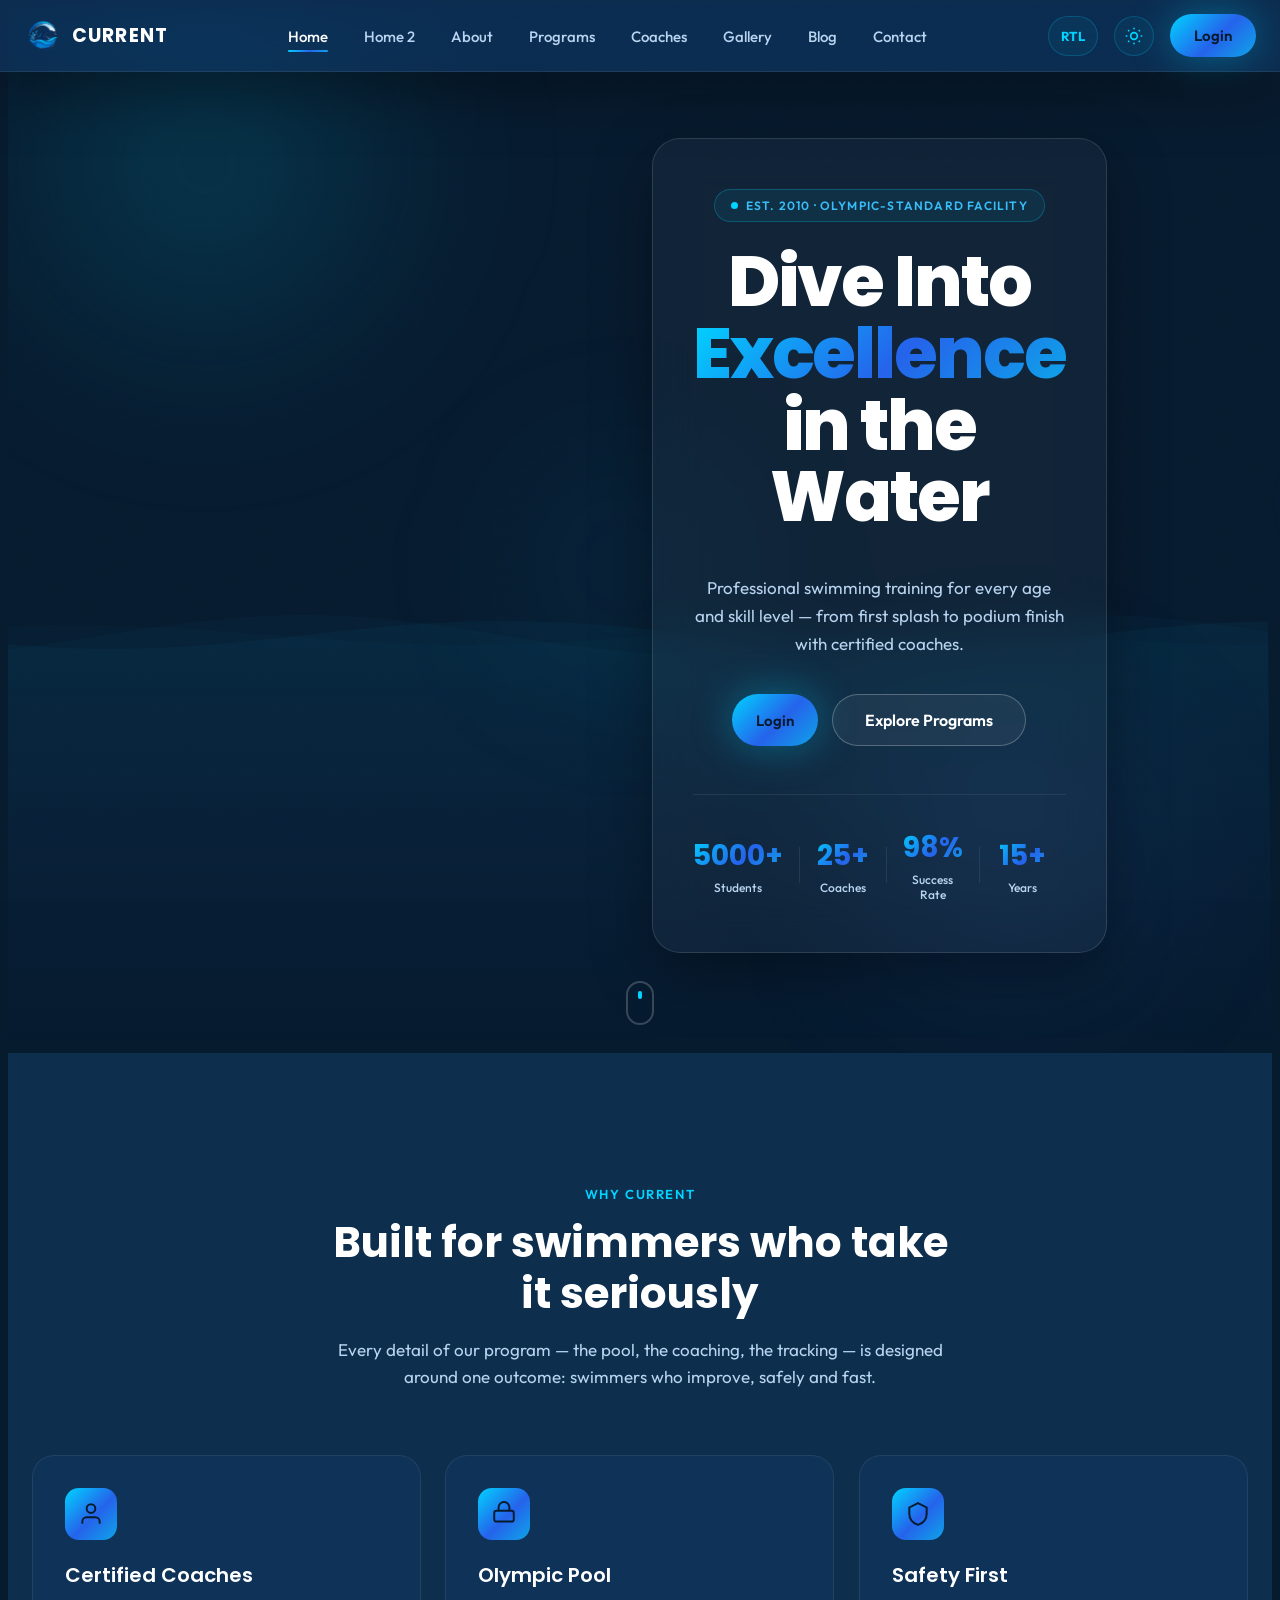
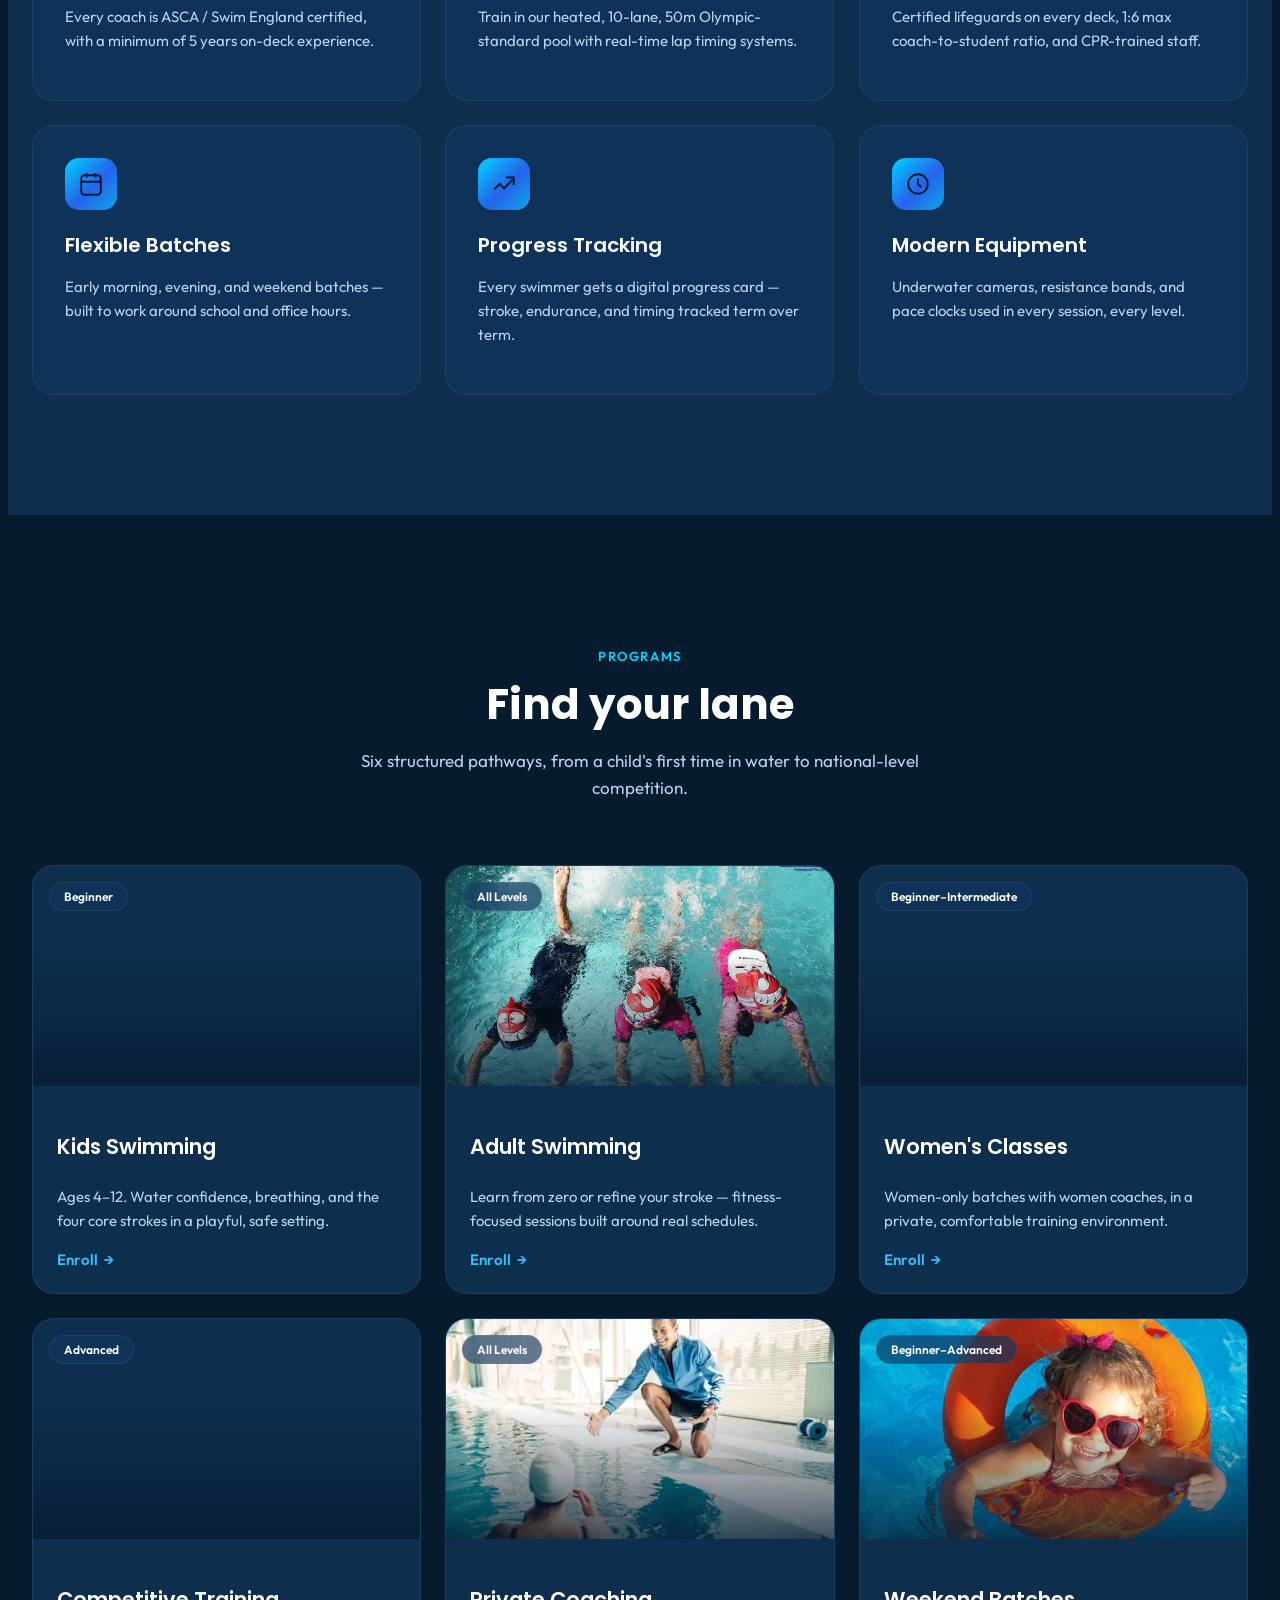
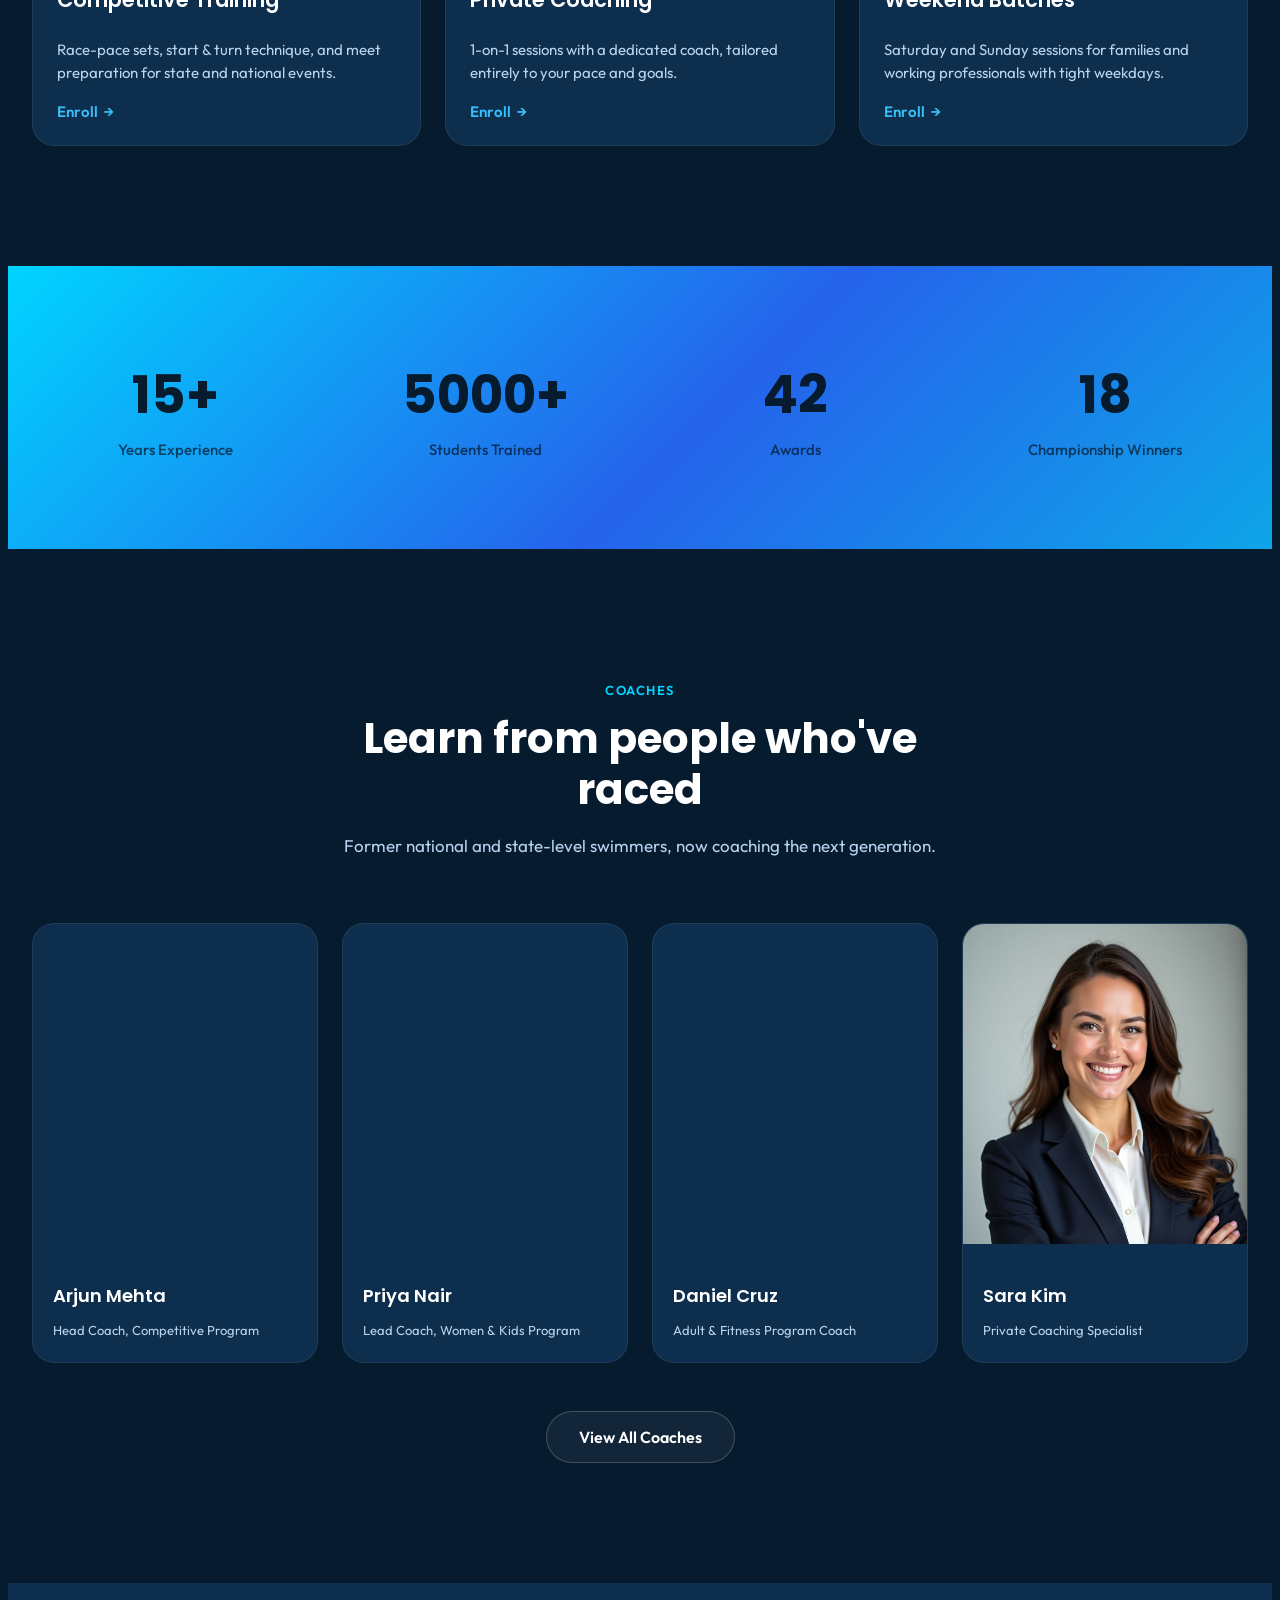
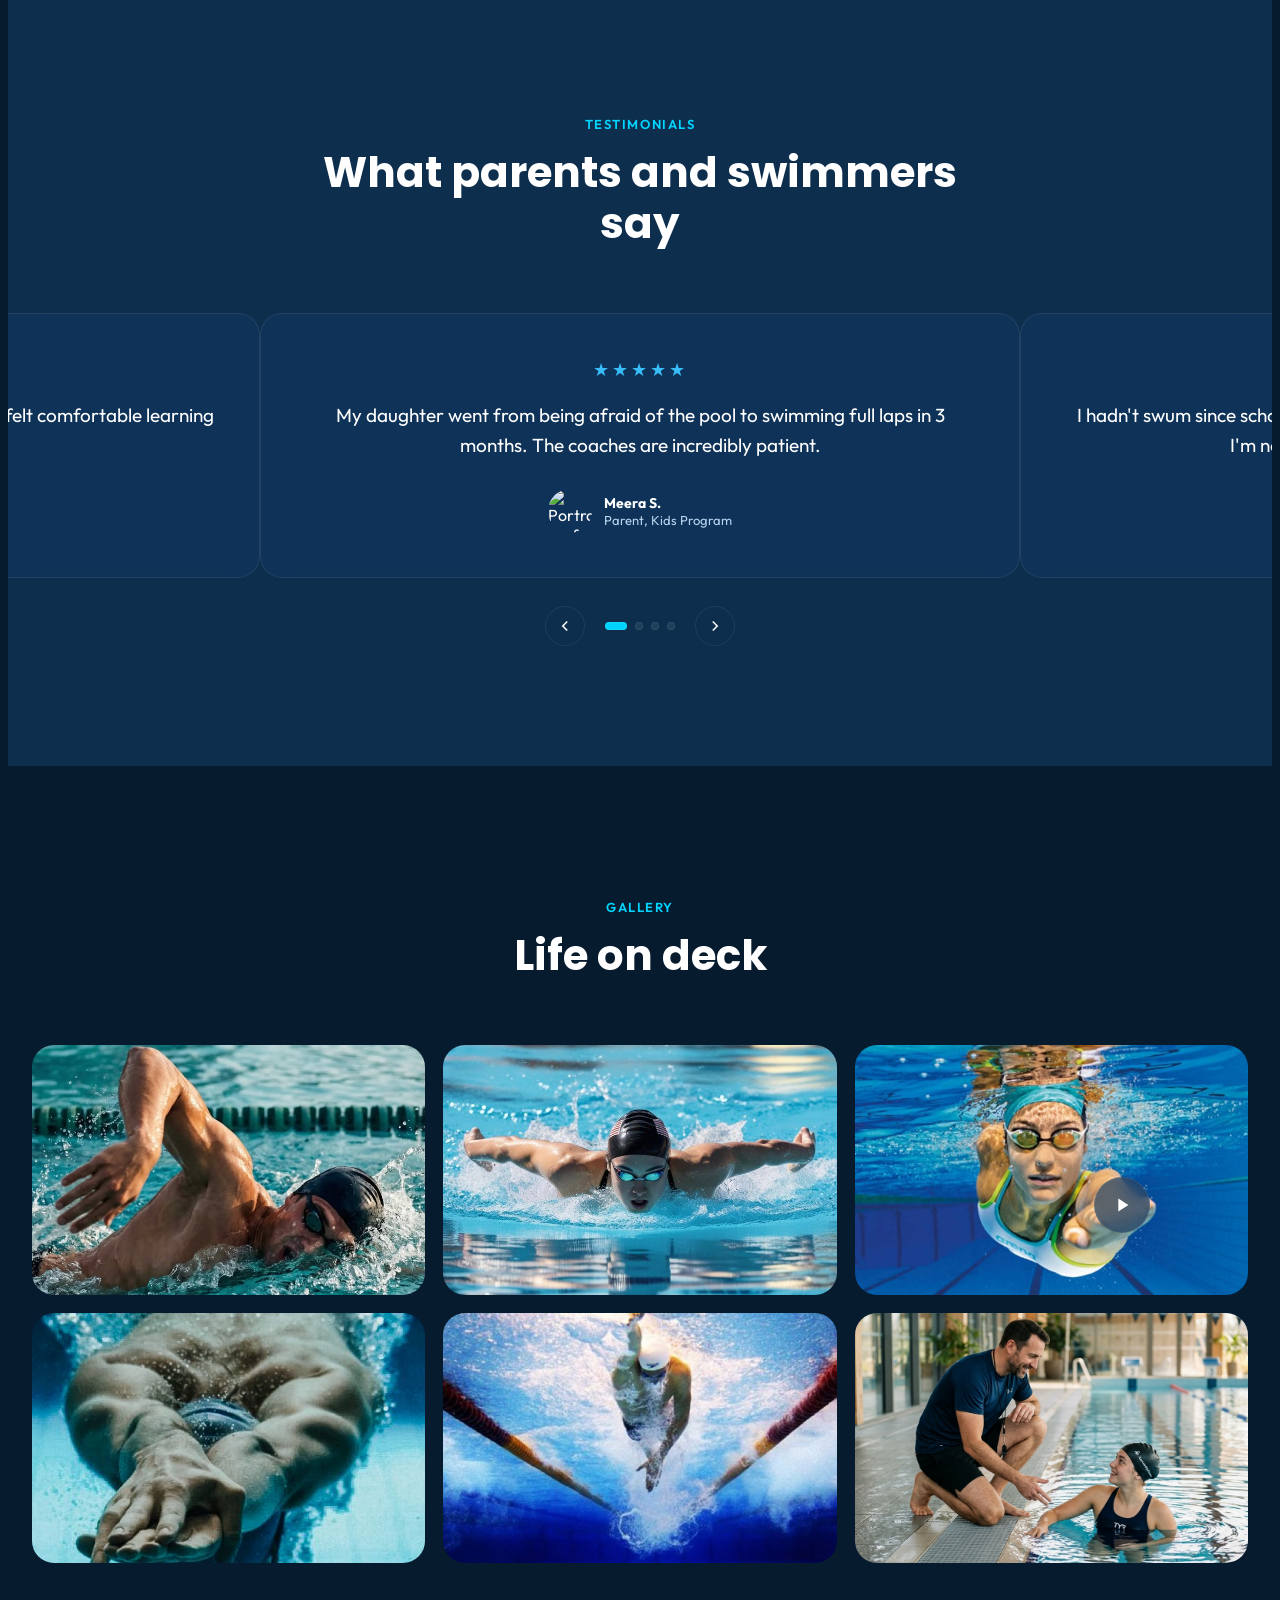
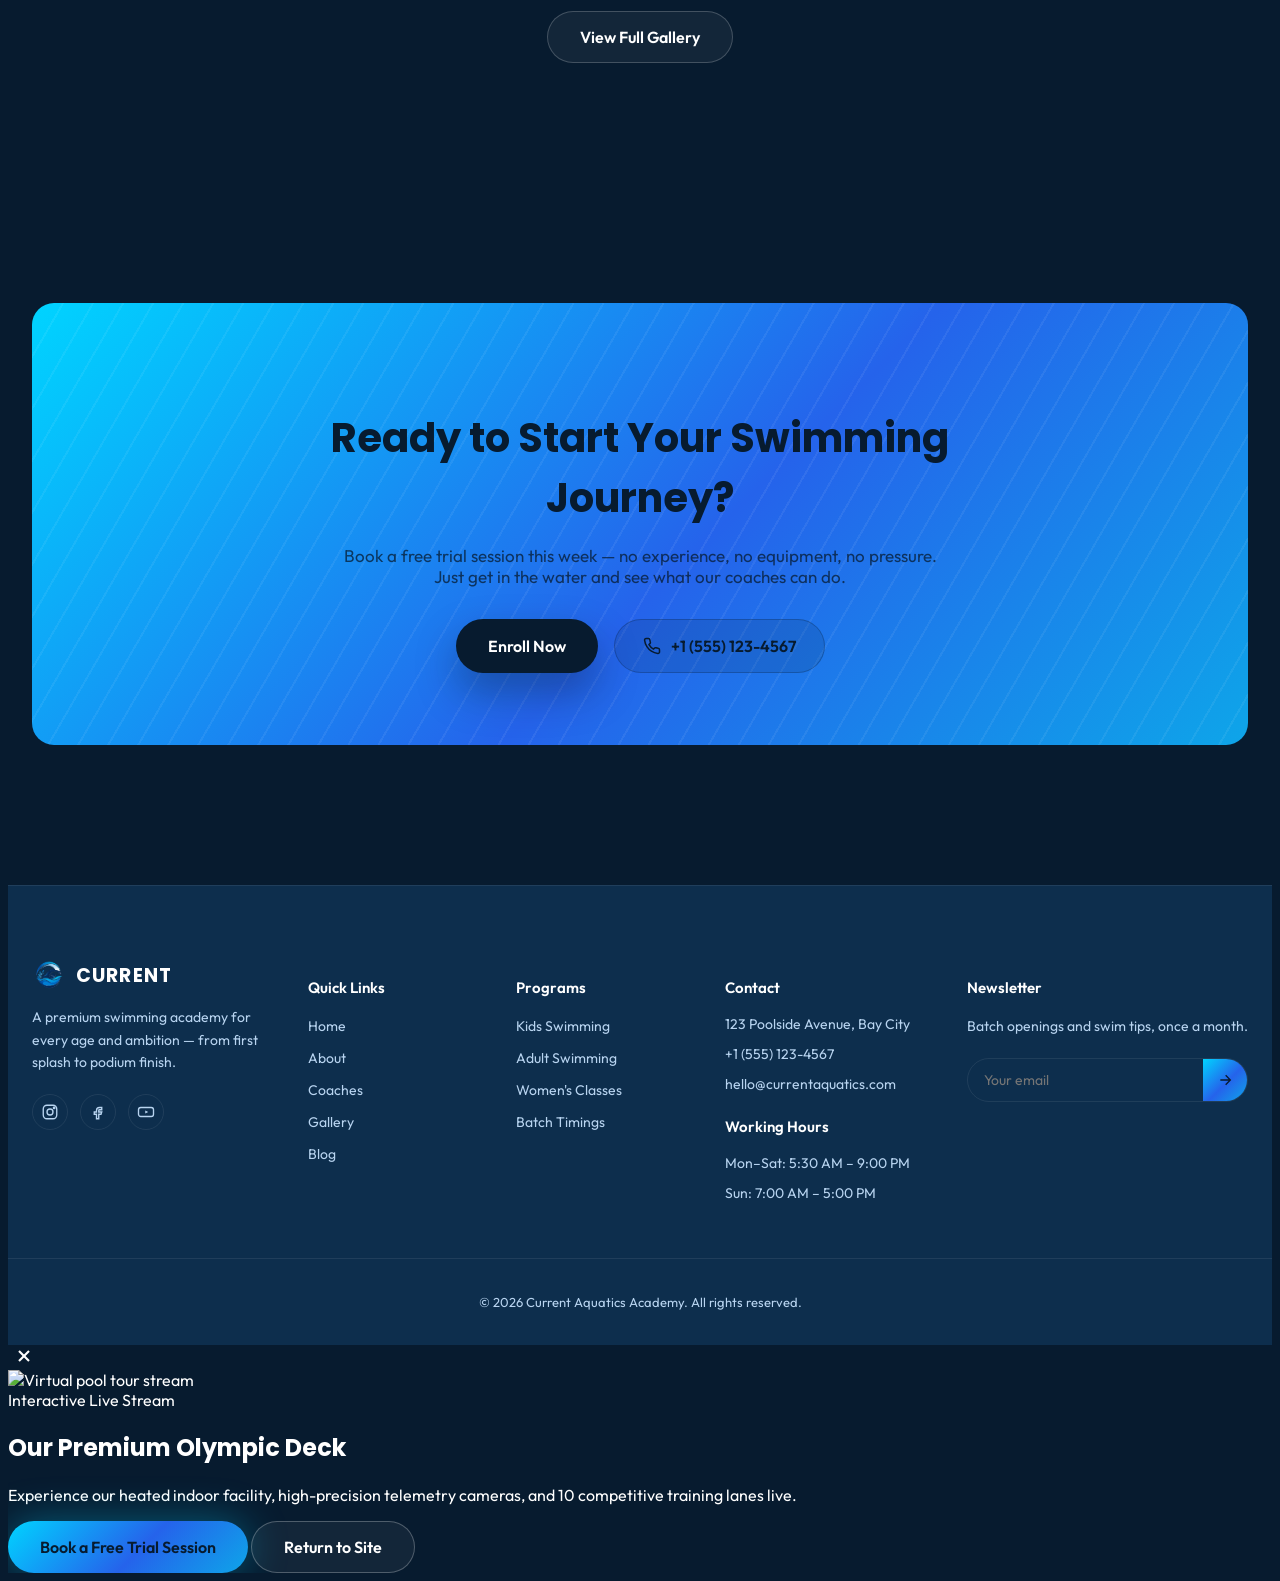
==== index.html @ 7d0452ed "ok proceed" ====
<!DOCTYPE html>
<html lang="en">

<head>
  <meta charset="UTF-8" />
  <meta name="viewport" content="width=device-width, initial-scale=1.0" />

  <!-- ============ SEO META ============ -->
  <title>Current Aquatics Academy — Master the Art of Swimming</title>
  <meta name="description"
    content="Current Aquatics Academy offers premium swimming coaching for kids, adults, women, and competitive athletes. Certified coaches, Olympic-standard pools, and proven results." />
  <meta name="keywords"
    content="swimming academy, swim lessons, kids swimming, adult swimming, competitive swim training, learn to swim" />
  <meta name="author" content="Current Aquatics Academy" />
  <link rel="canonical" href="https://www.currentaquatics.com/" />

  <!-- Open Graph -->
  <meta property="og:type" content="website" />
  <meta property="og:title" content="Current Aquatics Academy — Master the Art of Swimming" />
  <meta property="og:description"
    content="Professional swimming training for every age and skill level. Certified coaches, Olympic pool, 98% success rate." />
  <meta property="og:image" content="https://images.unsplash.com/photo-1519315901367-f34ff9154487?q=80&w=1200" />
  <meta property="og:url" content="https://www.currentaquatics.com/" />

  <!-- Twitter Card -->
  <meta name="twitter:card" content="summary_large_image" />
  <meta name="twitter:title" content="Current Aquatics Academy — Master the Art of Swimming" />
  <meta name="twitter:description" content="Professional swimming training for every age and skill level." />
  <meta name="twitter:image" content="https://images.unsplash.com/photo-1519315901367-f34ff9154487?q=80&w=1200" />

  <!-- Schema.org -->
  <script type="application/ld+json">
  {
    "@context": "https://schema.org",
    "@type": "SportsActivityLocation",
    "name": "Current Aquatics Academy",
    "description": "Premium swimming academy offering classes for kids, adults, women, and competitive swimmers.",
    "aggregateRating": {
      "@type": "AggregateRating",
      "ratingValue": "4.9",
      "reviewCount": "482"
    }
  }
  </script>

  <!-- ============ FONTS ============ -->
  <link rel="preconnect" href="https://fonts.googleapis.com">
  <link rel="preconnect" href="https://fonts.gstatic.com" crossorigin>
  <link
    href="https://fonts.googleapis.com/css2?family=Outfit:wght@400;500;600;700;800&family=Poppins:wght@400;500;600;700;800&display=swap"
    rel="stylesheet">

  <!-- ============ TAILWIND CDN ============ -->
  <script src="https://cdn.tailwindcss.com"></script>
  <script>
    tailwind.config = {
      darkMode: 'class',
      theme: {
        extend: {
          fontFamily: {
            display: ['Poppins', 'sans-serif'],
            body: ['Outfit', 'sans-serif'],
          },
          colors: {
            // Dark theme palette
            'deep': '#071B2F',
            'deep-2': '#0D2E4D',
            'cyan': '#00D4FF',
            'blue': '#3B82F6',
            'sky': '#38BDF8',
            // Light theme palette
            'lt-bg': '#F6FBFF',
            'lt-card': '#FFFFFF',
            'lt-primary': '#0284C7',
            'lt-secondary': '#0EA5E9',
            'lt-accent': '#38BDF8',
            'lt-text': '#0F172A',
            'lt-sub': '#64748B',
            'lt-border': '#E2E8F0',
          },
          borderRadius: {
            'brand': '22px',
          }
        }
      }
    }
  </script>

  <link rel="stylesheet" href="style.css" />
  <link rel="shortcut icon" href="logo.png" type="image/png" />
  <link rel="icon" type="image/png" href="logo.png" />
</head>

<body class="font-body antialiased">



  <!-- Skip link for accessibility -->
  <a href="#main-content" class="skip-link">Skip to main content</a>

  <!-- ============================================================ -->
  <!-- NAVIGATION                                                    -->
  <!-- ============================================================ -->
  <header>
    <nav id="navbar" class="navbar" aria-label="Primary navigation">
      <div class="navbar-inner">

        <a href="#home" class="logo" aria-label="Current Aquatics Academy home">
          <img src="logo.png" alt="Current Logo" style="height: 38px; width: auto; object-fit: contain;" />
          <span class="logo-text">CURRENT</span>
        </a>

        <ul class="nav-links" role="list">
          <li><a href="#home" class="nav-link active-link">Home</a></li>
          <li><a href="home2.html" class="nav-link">Home 2</a></li>
          <li><a href="about.html" class="nav-link">About</a></li>
          <li><a href="programs.html" class="nav-link">Programs</a></li>
          <li><a href="coaches.html" class="nav-link">Coaches</a></li>
          <li><a href="gallery.html" class="nav-link">Gallery</a></li>
          <li><a href="blog.html" class="nav-link">Blog</a></li>
          <li><a href="contact.html" class="nav-link">Contact</a></li>
        </ul>

        <div class="nav-actions">
          <button id="dirToggle" class="dir-toggle" aria-label="Toggle text direction" aria-pressed="false">
            <span>RTL</span>
          </button>

          <button id="themeToggle" class="theme-toggle" aria-label="Toggle dark and light mode" aria-pressed="false">
            <svg class="icon-sun" width="20" height="20" viewBox="0 0 24 24" fill="none" stroke="currentColor"
              stroke-width="2" aria-hidden="true">
              <circle cx="12" cy="12" r="4" />
              <path
                d="M12 2v2M12 20v2M4.9 4.9l1.4 1.4M17.7 17.7l1.4 1.4M2 12h2M20 12h2M4.9 19.1l1.4-1.4M17.7 6.3l1.4-1.4" />
            </svg>
            <svg class="icon-moon" width="20" height="20" viewBox="0 0 24 24" fill="none" stroke="currentColor"
              stroke-width="2" aria-hidden="true">
              <path d="M21 12.8A9 9 0 1 1 11.2 3 7 7 0 0 0 21 12.8Z" />
            </svg>
          </button>

          <a href="login.html" class="btn-enroll magnetic">
            <span>Login</span>
          </a>

          <button id="menuToggle" class="menu-toggle" aria-label="Open menu" aria-expanded="false">
            <span></span><span></span><span></span>
          </button>
        </div>
      </div>
    </nav>

    <!-- Mobile Menu -->
    <div id="mobileMenu" class="mobile-menu" aria-hidden="true">
      <ul role="list">
        <li><a href="#home" class="mobile-link">Home</a></li>
        <li><a href="home2.html" class="mobile-link">Home 2</a></li>
        <li><a href="about.html" class="mobile-link">About</a></li>
        <li><a href="programs.html" class="mobile-link">Programs</a></li>
        <li><a href="coaches.html" class="mobile-link">Coaches</a></li>
        <li><a href="gallery.html" class="mobile-link">Gallery</a></li>
        <li><a href="blog.html" class="mobile-link">Blog</a></li>
        <li><a href="contact.html" class="mobile-link">Contact</a></li>
      </ul>
      <div class="flex flex-col gap-3 w-full mt-6 px-4">
        <a href="login.html" class="btn-enroll w-full justify-center">Login</a>
        <div class="mobile-menu-toggles flex gap-3 w-full mt-2">
          <button class="dir-toggle magnetic w-1/2 justify-center" style="height: 42px;">RTL</button>
          <button class="theme-toggle magnetic w-1/2 justify-center"
            style="height: 42px; display: flex; align-items: center; gap: 8px;"
            aria-label="Toggle theme">
            <svg class="icon-sun" width="18" height="18" viewBox="0 0 24 24" fill="none" stroke="currentColor"
              stroke-width="2" aria-hidden="true">
              <circle cx="12" cy="12" r="4" />
              <path
                d="M12 2v2M12 20v2M4.9 4.9l1.4 1.4M17.7 17.7l1.4 1.4M2 12h2M20 12h2M4.9 19.1l1.4-1.4M17.7 6.3l1.4-1.4" />
            </svg>
            <svg class="icon-moon" width="18" height="18" viewBox="0 0 24 24" fill="none" stroke="currentColor"
              stroke-width="2" aria-hidden="true">
              <path d="M21 12.8A9 9 0 1 1 11.2 3 7 7 0 0 0 21 12.8Z" />
            </svg>
          </button>
        </div>
      </div>
    </div>
  </header>

  <main id="main-content">

    <!-- ============================================================ -->
    <!-- SECTION 1 — HOME HERO (SPLIT LAYOUT)                         -->
    <!-- ============================================================ -->
    <section id="home" class="hero home-hero" aria-label="Introduction">

      <!-- Background Video Banner -->
      <video autoplay loop muted playsinline
        class="absolute inset-0 w-full h-full object-cover z-0 pointer-events-none opacity-30">
        <source src="hero vedio.mp4" type="video/mp4">
      </video>

      <!-- Orb blobs -->
      <div class="home-hero-blob blob-1" aria-hidden="true"></div>
      <div class="home-hero-blob blob-2" aria-hidden="true"></div>
      <div class="home-hero-blob blob-3" aria-hidden="true"></div>

      <!-- Animated canvas -->
      <canvas id="waterCanvas" class="hero-canvas" aria-hidden="true"></canvas>

      <div class="home-hero-inner flex flex-col items-center text-center max-w-4xl mx-auto z-10">

        <!-- Glassmorphic Card Container -->
        <div class="hero-glass-card fade-up w-full">
          <div class="home-badge">
            <span class="home-badge-dot"></span>
            Est. 2010 &middot; Olympic-Standard Facility
          </div>

          <h1 class="home-hero-title">
            Dive Into<br>
            <span class="home-title-accent">Excellence</span>
            in the Water
          </h1>

          <p class="home-hero-sub max-w-2xl mx-auto">Professional swimming training for every age and skill level — from
            first splash to podium finish with certified coaches.</p>

          <div class="home-hero-buttons flex justify-center gap-4 w-full">
            <a href="login.html" class="btn-enroll magnetic">
              <span>Login</span>
            </a>
            <a href="#programs" class="btn-ghost-white magnetic">Explore Programs</a>
          </div>

          <!-- Stat row -->
          <div class="home-stat-row justify-center w-full">
            <div class="home-stat-item">
              <span class="home-stat-num" data-count="5000" data-suffix="+">5000+</span>
              <span class="home-stat-label">Students</span>
            </div>
            <div class="home-stat-divider" aria-hidden="true"></div>
            <div class="home-stat-item">
              <span class="home-stat-num" data-count="25" data-suffix="+">25+</span>
              <span class="home-stat-label">Coaches</span>
            </div>
            <div class="home-stat-divider" aria-hidden="true"></div>
            <div class="home-stat-item">
              <span class="home-stat-num" data-count="98" data-suffix="%">98%</span>
              <span class="home-stat-label">Success Rate</span>
            </div>
            <div class="home-stat-divider" aria-hidden="true"></div>
            <div class="home-stat-item">
              <span class="home-stat-num" data-count="15" data-suffix="+">15+</span>
              <span class="home-stat-label">Years</span>
            </div>
          </div>
        </div>

      </div>

      <button class="scroll-indicator" aria-label="Scroll to next section"
        onclick="document.getElementById('why-us').scrollIntoView({behavior:'smooth'})">
        <span></span>
      </button>
    </section>

    <!-- ============================================================ -->
    <!-- SECTION 2 — WHY CHOOSE US                                     -->
    <!-- ============================================================ -->
    <section id="why-us" class="section why-section" aria-label="Why choose our academy">
      <div class="container">
        <div class="section-head fade-up">
          <p class="eyebrow eyebrow-dark">Why Current</p>
          <h2 class="section-title">Built for swimmers who take it seriously</h2>
          <p class="section-sub">Every detail of our program — the pool, the coaching, the tracking — is designed around
            one outcome: swimmers who improve, safely and fast.</p>
        </div>

        <div class="why-grid">
          <article class="why-card tilt-card fade-up">
            <div class="why-icon">
              <svg width="26" height="26" viewBox="0 0 24 24" fill="none" stroke="currentColor" stroke-width="1.8">
                <path d="M20 21v-2a4 4 0 0 0-4-4H8a4 4 0 0 0-4 4v2" />
                <circle cx="12" cy="7" r="4" />
              </svg>
            </div>
            <h3>Certified Coaches</h3>
            <p>Every coach is ASCA / Swim England certified, with a minimum of 5 years on-deck experience.</p>
          </article>

          <article class="why-card tilt-card fade-up">
            <div class="why-icon">
              <svg width="26" height="26" viewBox="0 0 24 24" fill="none" stroke="currentColor" stroke-width="1.8">
                <rect x="3" y="9" width="18" height="10" rx="2" />
                <path d="M7 9V6a5 5 0 0 1 10 0v3" />
              </svg>
            </div>
            <h3>Olympic Pool</h3>
            <p>Train in our heated, 10-lane, 50m Olympic-standard pool with real-time lap timing systems.</p>
          </article>

          <article class="why-card tilt-card fade-up">
            <div class="why-icon">
              <svg width="26" height="26" viewBox="0 0 24 24" fill="none" stroke="currentColor" stroke-width="1.8">
                <path d="M12 2l8 4v6c0 5-3.5 8.5-8 10-4.5-1.5-8-5-8-10V6z" />
              </svg>
            </div>
            <h3>Safety First</h3>
            <p>Certified lifeguards on every deck, 1:6 max coach-to-student ratio, and CPR-trained staff.</p>
          </article>

          <article class="why-card tilt-card fade-up">
            <div class="why-icon">
              <svg width="26" height="26" viewBox="0 0 24 24" fill="none" stroke="currentColor" stroke-width="1.8">
                <rect x="3" y="4" width="18" height="18" rx="3" />
                <path d="M16 2v4M8 2v4M3 10h18" />
              </svg>
            </div>
            <h3>Flexible Batches</h3>
            <p>Early morning, evening, and weekend batches — built to work around school and office hours.</p>
          </article>

          <article class="why-card tilt-card fade-up">
            <div class="why-icon">
              <svg width="26" height="26" viewBox="0 0 24 24" fill="none" stroke="currentColor" stroke-width="1.8">
                <path d="M3 17l5-5 4 4 8-8" />
                <path d="M14 6h7v7" />
              </svg>
            </div>
            <h3>Progress Tracking</h3>
            <p>Every swimmer gets a digital progress card — stroke, endurance, and timing tracked term over term.</p>
          </article>

          <article class="why-card tilt-card fade-up">
            <div class="why-icon">
              <svg width="26" height="26" viewBox="0 0 24 24" fill="none" stroke="currentColor" stroke-width="1.8">
                <circle cx="12" cy="12" r="9" />
                <path d="M12 7v5l3 3" />
              </svg>
            </div>
            <h3>Modern Equipment</h3>
            <p>Underwater cameras, resistance bands, and pace clocks used in every session, every level.</p>
          </article>
        </div>
      </div>
    </section>

    <!-- ============================================================ -->
    <!-- SECTION 3 — FEATURED PROGRAMS                                 -->
    <!-- ============================================================ -->
    <section id="programs" class="section programs-section" aria-label="Featured programs">
      <div class="container">
        <div class="section-head fade-up">
          <p class="eyebrow eyebrow-dark">Programs</p>
          <h2 class="section-title">Find your lane</h2>
          <p class="section-sub">Six structured pathways, from a child's first time in water to national-level
            competition.</p>
        </div>

        <div class="programs-grid">

          <article class="program-card fade-up">
            <div class="program-img"
              style="background-image:url('https://images.unsplash.com/photo-1560090995-01632a28895b?q=80&w=800')">
              <span class="level-badge">Beginner</span>
            </div>
            <div class="program-body">
              <h3>Kids Swimming</h3>
              <p>Ages 4–12. Water confidence, breathing, and the four core strokes in a playful, safe setting.</p>
              <a href="#contact" class="program-cta">Enroll <span>&rarr;</span></a>
            </div>
          </article>

          <article class="program-card fade-up">
            <div class="program-img" style="background-image:url('./Assets/adclaass.jpg')">
              <span class="level-badge">All Levels</span>
            </div>
            <div class="program-body">
              <h3>Adult Swimming</h3>
              <p>Learn from zero or refine your stroke — fitness-focused sessions built around real schedules.</p>
              <a href="#contact" class="program-cta">Enroll <span>&rarr;</span></a>
            </div>
          </article>

          <article class="program-card fade-up">
            <div class="program-img"
              style="background-image:url('https://images.unsplash.com/photo-1600965962361-9035dbfd1c50?q=80&w=800')">
              <span class="level-badge">Beginner–Intermediate</span>
            </div>
            <div class="program-body">
              <h3>Women's Classes</h3>
              <p>Women-only batches with women coaches, in a private, comfortable training environment.</p>
              <a href="#contact" class="program-cta">Enroll <span>&rarr;</span></a>
            </div>
          </article>

          <article class="program-card fade-up">
            <div class="program-img"
              style="background-image:url('https://images.unsplash.com/photo-1530549387789-4c1017266635?q=80&w=800')">
              <span class="level-badge">Advanced</span>
            </div>
            <div class="program-body">
              <h3>Competitive Training</h3>
              <p>Race-pace sets, start &amp; turn technique, and meet preparation for state and national events.</p>
              <a href="#contact" class="program-cta">Enroll <span>&rarr;</span></a>
            </div>
          </article>

          <article class="program-card fade-up">
            <div class="program-img" style="background-image:url('./Assets/privatecoach.webp')">
              <span class="level-badge">All Levels</span>
            </div>
            <div class="program-body">
              <h3>Private Coaching</h3>
              <p>1-on-1 sessions with a dedicated coach, tailored entirely to your pace and goals.</p>
              <a href="#contact" class="program-cta">Enroll <span>&rarr;</span></a>
            </div>
          </article>

          <article class="program-card fade-up">
            <div class="program-img" style="background-image:url('./Assets/homeclass.jpg')">
              <span class="level-badge">Beginner–Advanced</span>
            </div>
            <div class="program-body">
              <h3>Weekend Batches</h3>
              <p>Saturday and Sunday sessions for families and working professionals with tight weekdays.</p>
              <a href="#contact" class="program-cta">Enroll <span>&rarr;</span></a>
            </div>
          </article>

        </div>
      </div>
    </section>

    <!-- ============================================================ -->
    <!-- SECTION 4 — ACADEMY HIGHLIGHTS                                -->
    <!-- ============================================================ -->
    <section class="section highlights-section" aria-label="Academy highlights">
      <div class="hero-lanes highlights-lanes" aria-hidden="true"></div>
      <div class="container">
        <div class="highlights-grid">
          <div class="highlight fade-up">
            <span class="highlight-num" data-count="15" data-suffix="+">15+</span>
            <span class="highlight-label">Years Experience</span>
          </div>
          <div class="highlight fade-up">
            <span class="highlight-num" data-count="5000" data-suffix="+">5000+</span>
            <span class="highlight-label">Students Trained</span>
          </div>
          <div class="highlight fade-up">
            <span class="highlight-num" data-count="42" data-suffix="">42</span>
            <span class="highlight-label">Awards</span>
          </div>
          <div class="highlight fade-up">
            <span class="highlight-num" data-count="18" data-suffix="">18</span>
            <span class="highlight-label">Championship Winners</span>
          </div>
        </div>
      </div>
    </section>

    <!-- ============================================================ -->
    <!-- SECTION 5 — COACH PREVIEW                                     -->
    <!-- ============================================================ -->
    <section id="coaches" class="section coaches-section" aria-label="Meet our coaches">
      <div class="container">
        <div class="section-head fade-up">
          <p class="eyebrow eyebrow-dark">Coaches</p>
          <h2 class="section-title">Learn from people who've raced</h2>
          <p class="section-sub">Former national and state-level swimmers, now coaching the next generation.</p>
        </div>

        <div class="coaches-grid">
          <article class="coach-card fade-up">
            <div class="coach-photo"
              style="background-image:url('https://images.unsplash.com/photo-1607346256330-dee7af15f7c5?q=80&w=600')">
            </div>
            <div class="coach-info">
              <h3>Arjun Mehta</h3>
              <p class="coach-role">Head Coach, Competitive Program</p>
              <div class="coach-reveal">
                <p>12 years experience &middot; Former national medalist</p>
                <p class="coach-certs">ASCA Level 4 &middot; Lifeguard Certified</p>
              </div>
            </div>
          </article>

          <article class="coach-card fade-up">
            <div class="coach-photo"
              style="background-image:url('https://images.unsplash.com/photo-1573497019940-1c28c88b4f3e?q=80&w=600')">
            </div>
            <div class="coach-info">
              <h3>Priya Nair</h3>
              <p class="coach-role">Lead Coach, Women &amp; Kids Program</p>
              <div class="coach-reveal">
                <p>9 years experience &middot; Specializes in early water confidence</p>
                <p class="coach-certs">Swim England L3 &middot; First Aid Certified</p>
              </div>
            </div>
          </article>

          <article class="coach-card fade-up">
            <div class="coach-photo"
              style="background-image:url('https://images.unsplash.com/photo-1552058544-f2b08422138a?q=80&w=600')">
            </div>
            <div class="coach-info">
              <h3>Daniel Cruz</h3>
              <p class="coach-role">Adult &amp; Fitness Program Coach</p>
              <div class="coach-reveal">
                <p>7 years experience &middot; Triathlon &amp; endurance specialist</p>
                <p class="coach-certs">ASCA Level 3 &middot; CPR Certified</p>
              </div>
            </div>
          </article>

          <article class="coach-card fade-up">
            <div class="coach-photo" style="background-image:url('./Assets/proffestional.jpg')"></div>
            <div class="coach-info">
              <h3>Sara Kim</h3>
              <p class="coach-role">Private Coaching Specialist</p>
              <div class="coach-reveal">
                <p>10 years experience &middot; 1-on-1 technique correction expert</p>
                <p class="coach-certs">ASCA Level 4 &middot; Biomechanics Certified</p>
              </div>
            </div>
          </article>
        </div>

        <div class="text-center fade-up">
          <a href="coaches.html" class="btn-secondary magnetic">View All Coaches</a>
        </div>
      </div>
    </section>

    <!-- ============================================================ -->
    <!-- SECTION 6 — TESTIMONIALS                                      -->
    <!-- ============================================================ -->
    <section class="section testimonials-section" aria-label="Student testimonials">
      <div class="container">
        <div class="section-head fade-up">
          <p class="eyebrow eyebrow-dark">Testimonials</p>
          <h2 class="section-title">What parents and swimmers say</h2>
        </div>

        <div class="testimonial-carousel" id="testimonialCarousel">
          <div class="testimonial-track" id="testimonialTrack">

            <div class="testimonial-card">
              <div class="stars" aria-label="5 out of 5 stars">★★★★★</div>
              <p class="quote">My daughter went from being afraid of the pool to swimming full laps in 3 months. The
                coaches are incredibly patient.</p>
              <div class="testimonial-person">
                <img loading="lazy" src="https://images.unsplash.com/photo-1580489944761-15a19d654956?q=80&w=100"
                  alt="Portrait of Meera S." />
                <div><strong>Meera S.</strong><span>Parent, Kids Program</span></div>
              </div>
            </div>

            <div class="testimonial-card">
              <div class="stars" aria-label="5 out of 5 stars">★★★★★</div>
              <p class="quote">I hadn't swum since school. The adult batch rebuilt my stroke from scratch and I'm now
                doing 2km sessions comfortably.</p>
              <div class="testimonial-person">
                <img loading="lazy" src="https://images.unsplash.com/photo-1633332755192-727a05c4013d?q=80&w=100"
                  alt="Portrait of Rohit V." />
                <div><strong>Rohit V.</strong><span>Adult Program</span></div>
              </div>
            </div>

            <div class="testimonial-card">
              <div class="stars" aria-label="5 out of 5 stars">★★★★★</div>
              <p class="quote">The competitive squad prep is serious. My timings dropped enough to qualify for states
                within one season.</p>
              <div class="testimonial-person">
                <img loading="lazy" src="https://images.unsplash.com/photo-1519085360753-af0119f7cbe7?q=80&w=100"
                  alt="Portrait of Ananya K." />
                <div><strong>Ananya K.</strong><span>Competitive Program</span></div>
              </div>
            </div>

            <div class="testimonial-card">
              <div class="stars" aria-label="5 out of 5 stars">★★★★★</div>
              <p class="quote">The women-only batch made all the difference. I finally felt comfortable learning at my
                own pace.</p>
              <div class="testimonial-person">
                <img loading="lazy" src="https://images.unsplash.com/photo-1544005313-94ddf0286df2?q=80&w=100"
                  alt="Portrait of Fatima R." />
                <div><strong>Fatima R.</strong><span>Women's Program</span></div>
              </div>
            </div>

          </div>

          <div class="carousel-controls">
            <button id="carouselPrev" aria-label="Previous testimonial">
              <svg width="18" height="18" viewBox="0 0 24 24" fill="none" stroke="currentColor" stroke-width="2">
                <path d="M15 18l-6-6 6-6" />
              </svg>
            </button>
            <div id="carouselDots" class="carousel-dots" role="tablist" aria-label="Testimonial navigation"></div>
            <button id="carouselNext" aria-label="Next testimonial">
              <svg width="18" height="18" viewBox="0 0 24 24" fill="none" stroke="currentColor" stroke-width="2">
                <path d="M9 18l6-6-6-6" />
              </svg>
            </button>
          </div>
        </div>
      </div>
    </section>

    <!-- ============================================================ -->
    <!-- SECTION 7 — GALLERY PREVIEW                                   -->
    <!-- ============================================================ -->
    <section id="gallery" class="section gallery-section" aria-label="Gallery preview">
      <div class="container">
        <div class="section-head fade-up">
          <p class="eyebrow eyebrow-dark">Gallery</p>
          <h2 class="section-title">Life on deck</h2>
        </div>

        <div class="masonry-grid">
          <div class="masonry-item fade-up">
            <img loading="lazy" src="./Assets/home1g.jpg" alt="Swimmer mid-stroke in racing lane" />
          </div>
          <div class="masonry-item fade-up">
            <img loading="lazy" src="./Assets/home2g.jpg" alt="Child taking swimming lesson with coach" />
          </div>
          <div class="masonry-item video fade-up">
            <img loading="lazy" src="./Assets/home3g.jpg" alt="Overhead view of swimming pool lanes" />
            <button class="play-btn" aria-label="Play highlight video">
              <svg width="22" height="22" viewBox="0 0 24 24" fill="currentColor">
                <path d="M8 5v14l11-7z" />
              </svg>
            </button>
          </div>
          <div class="masonry-item fade-up">
            <img loading="lazy" src="./Assets/home4g.jpg" alt="Swim team celebrating a win" />
          </div>
          <div class="masonry-item fade-up">
            <img loading="lazy" src="./Assets/home5g.jpg" alt="Women's swim class in session" />
          </div>
          <div class="masonry-item fade-up">
            <img loading="lazy" src="./Assets/poolside_coaching.png" alt="Private coaching session at poolside" />
          </div>
        </div>

        <div class="text-center fade-up">
          <a href="#gallery" class="btn-secondary magnetic">View Full Gallery</a>
        </div>
      </div>
    </section>

    <!-- ============================================================ -->
    <!-- SECTION 8 — ENROLLMENT CTA                                    -->
    <!-- ============================================================ -->
    <section id="contact" class="section cta-section" aria-label="Enrollment call to action">
      <div class="container">
        <div class="cta-card fade-up">
          <div class="cta-bg-wave" aria-hidden="true"></div>
          <div class="cta-content">
            <h2>Ready to Start Your Swimming Journey?</h2>
            <p>Book a free trial session this week — no experience, no equipment, no pressure. Just get in the water and
              see what our coaches can do.</p>
            <div class="cta-buttons">
              <a href="#" class="btn-primary btn-light magnetic">Enroll Now</a>
              <a href="tel:+15551234567" class="btn-call magnetic">
                <svg width="18" height="18" viewBox="0 0 24 24" fill="none" stroke="currentColor" stroke-width="2">
                  <path
                    d="M22 16.9v3a2 2 0 0 1-2.2 2 19.8 19.8 0 0 1-8.6-3.1 19.5 19.5 0 0 1-6-6A19.8 19.8 0 0 1 2.1 4.2 2 2 0 0 1 4.1 2h3a2 2 0 0 1 2 1.7c.1 1 .4 2 .7 3a2 2 0 0 1-.5 2.1L8 10.1a16 16 0 0 0 6 6l1.3-1.3a2 2 0 0 1 2-.5c1 .3 2 .5 3 .7a2 2 0 0 1 1.7 2Z" />
                </svg>
                <span>+1 (555) 123-4567</span>
              </a>
            </div>
          </div>
        </div>
      </div>
    </section>

  </main>

  <!-- ============================================================ -->
  <!-- FOOTER                                                        -->
  <!-- ============================================================ -->
  <footer class="footer">
    <div class="container footer-grid">

      <div class="footer-col footer-brand">
        <a href="#home" class="logo">
          <img src="logo.png" alt="Current Logo" style="height: 34px; width: auto; object-fit: contain;" />
          <span class="logo-text">CURRENT</span>
        </a>
        <p class="footer-about">A premium swimming academy for every age and ambition — from first splash to podium
          finish.</p>
        <div class="social-icons">
          <a href="#" aria-label="Instagram"><svg width="18" height="18" viewBox="0 0 24 24" fill="none"
              stroke="currentColor" stroke-width="1.8">
              <rect x="3" y="3" width="18" height="18" rx="5" />
              <circle cx="12" cy="12" r="4" />
              <circle cx="17.5" cy="6.5" r="1" />
            </svg></a>
          <a href="#" aria-label="Facebook"><svg width="18" height="18" viewBox="0 0 24 24" fill="none"
              stroke="currentColor" stroke-width="1.8">
              <path d="M14 9h3V6h-3a4 4 0 0 0-4 4v2H7v3h3v6h3v-6h3l1-3h-4v-2a1 1 0 0 1 1-1Z" />
            </svg></a>
          <a href="#" aria-label="YouTube"><svg width="18" height="18" viewBox="0 0 24 24" fill="none"
              stroke="currentColor" stroke-width="1.8">
              <rect x="2" y="6" width="20" height="12" rx="3" />
              <path d="M11 10l4 2-4 2v-4Z" fill="currentColor" stroke="none" />
            </svg></a>
        </div>
      </div>

      <div class="footer-col">
        <h4>Quick Links</h4>
        <ul>
          <li><a href="#home">Home</a></li>
          <li><a href="about.html">About</a></li>
          <li><a href="coaches.html">Coaches</a></li>
          <li><a href="gallery.html">Gallery</a></li>
          <li><a href="blog.html">Blog</a></li>
        </ul>
      </div>

      <div class="footer-col">
        <h4>Programs</h4>
        <ul>
          <li><a href="programs.html">Kids Swimming</a></li>
          <li><a href="programs.html">Adult Swimming</a></li>
          <li><a href="programs.html">Women's Classes</a></li>
          <li><a href="programs.html#batch-timings">Batch Timings</a></li>
        </ul>
      </div>

      <div class="footer-col">
        <h4>Contact</h4>
        <ul class="footer-contact">
          <li>123 Poolside Avenue, Bay City</li>
          <li>+1 (555) 123-4567</li>
          <li>hello@currentaquatics.com</li>
        </ul>
        <h4 class="mt">Working Hours</h4>
        <ul class="footer-contact">
          <li>Mon–Sat: 5:30 AM – 9:00 PM</li>
          <li>Sun: 7:00 AM – 5:00 PM</li>
        </ul>
      </div>

      <div class="footer-col">
        <h4>Newsletter</h4>
        <p class="footer-about">Batch openings and swim tips, once a month.</p>
        <form class="newsletter-form" onsubmit="return false;">
          <label for="newsletterEmail" class="sr-only">Email address</label>
          <input type="email" id="newsletterEmail" placeholder="Your email" required />
          <button type="submit" aria-label="Subscribe">
            <svg width="16" height="16" viewBox="0 0 24 24" fill="none" stroke="currentColor" stroke-width="2">
              <path d="M5 12h14M13 5l7 7-7 7" />
            </svg>
          </button>
        </form>
      </div>
    </div>

    <div class="footer-bottom">
      <p>&copy; <span id="year"></span> Current Aquatics Academy. All rights reserved.</p>
    </div>
  </footer>

  <button id="backToTop" class="back-to-top" aria-label="Back to top">
    <svg width="18" height="18" viewBox="0 0 24 24" fill="none" stroke="currentColor" stroke-width="2">
      <path d="M12 19V5M5 12l7-7 7 7" />
    </svg>
  </button>

  <!-- ============================================================ -->
  <!-- VIDEO TOUR MODAL                                             -->
  <!-- ============================================================ -->
  <div id="videoModal"
    class="fixed inset-0 bg-[#071B2F]/90 backdrop-blur-xl z-[9999] hidden items-center justify-center p-6" role="dialog"
    aria-modal="true" aria-label="Facility Tour Video">
    <div
      class="relative w-full max-w-[800px] bg-white/5 border border-white/10 rounded-brand overflow-hidden shadow-2xl p-2">

      <!-- Close Button -->
      <button onclick="document.getElementById('videoModal').style.display='none';"
        class="absolute top-4 right-4 w-10 h-10 rounded-full bg-white/10 text-white flex items-center justify-center hover:bg-[#00D4FF] hover:text-[#071B2F] transition-all cursor-pointer z-50 shadow-md"
        aria-label="Close modal">
        <svg width="20" height="20" viewBox="0 0 24 24" fill="none" stroke="currentColor" stroke-width="2.5">
          <line x1="18" y1="6" x2="6" y2="18" />
          <line x1="6" y1="6" x2="18" y2="18" />
        </svg>
      </button>

      <!-- Video Player Simulation -->
      <div class="relative aspect-video rounded-lg overflow-hidden bg-black/50 flex flex-col justify-end p-8">
        <!-- Live swimmer video placeholder / image stream -->
        <img src="https://images.unsplash.com/photo-1519315901367-f34ff9154487?q=80&w=1200"
          alt="Virtual pool tour stream" class="absolute inset-0 w-full h-full object-cover opacity-60" />

        <!-- Interactive tour controls -->
        <div class="relative z-10 text-white">
          <span
            class="inline-block bg-[#00D4FF] text-[#071B2F] text-[10px] font-bold px-3 py-1 rounded-full mb-3 uppercase tracking-wider">Interactive
            Live Stream</span>
          <h2 class="text-2xl sm:text-3xl font-bold font-display mb-2">Our Premium Olympic Deck</h2>
          <p class="text-sm text-white/80 max-w-lg mb-6">Experience our heated indoor facility, high-precision telemetry
            cameras, and 10 competitive training lanes live.</p>
          <div class="flex items-center gap-4 flex-wrap">
            <a href="contact.html" class="btn-primary text-sm py-3 px-6"
              onclick="document.getElementById('videoModal').style.display='none';">Book a Free Trial Session</a>
            <button onclick="document.getElementById('videoModal').style.display='none';"
              class="btn-ghost-white text-sm py-3 px-6">Return to Site</button>
          </div>
        </div>
      </div>

    </div>
  </div>

  <script src="script.js"></script>
</body>

</html>
---- style.css ----
/* ==========================================================================
   CURRENT AQUATICS ACADEMY — HOME PAGE STYLES
   Design system: 22px radius, glassmorphism, gradient accents, wave motifs.
   ========================================================================== */

/* ---------- Design Tokens ---------- */
:root {
  /* Dark theme (default) */
  --bg: #071B2F;
  --bg-2: #0D2E4D;
  --glass: rgba(18, 55, 95, 0.65);
  --primary: #00D4FF;
  --secondary: #3B82F6;
  --accent: #38BDF8;
  --grad: linear-gradient(135deg, #00D4FF 0%, #2563EB 55%, #0EA5E9 100%);
  --text: #FFFFFF;
  --text-sub: #B8D4F0;
  --border: rgba(255, 255, 255, 0.08);
  --glow: 0 0 40px rgba(0, 212, 255, 0.35);
  --shadow: 0 20px 60px rgba(0, 0, 0, 0.35);
  --radius: 22px;
  --ease: cubic-bezier(0.22, 1, 0.36, 1);
}

html.light {
  --bg: #F6FBFF;
  --bg-2: #FFFFFF;
  --glass: rgba(255, 255, 255, 0.7);
  --primary: #0284C7;
  --secondary: #0EA5E9;
  --accent: #38BDF8;
  --grad: linear-gradient(135deg, #0284C7 0%, #0EA5E9 55%, #38BDF8 100%);
  --text: #0F172A;
  --text-sub: #64748B;
  --border: #E2E8F0;
  --glow: 0 0 40px rgba(2, 132, 199, 0.15);
  --shadow: 0 20px 50px rgba(15, 23, 42, 0.08);
}

* { box-sizing: border-box; }

html { 
  scroll-behavior: smooth; 
  overflow-y: scroll; 
}

body {
  background: var(--bg);
  color: var(--text);
  font-family: 'Outfit', sans-serif;
  transition: background 0.4s var(--ease), color 0.4s var(--ease);
  overflow-x: hidden;
}

h1, h2, h3, .logo-text { font-family: 'Poppins', sans-serif; }

::selection { background: var(--primary); color: #fff; }

/* Noise texture overlay for premium tactile feel */
body::before {
  content: "";
  position: fixed;
  inset: 0;
  z-index: 1;
  pointer-events: none;
  opacity: 0.035;
  background-image: url("data:image/svg+xml,%3Csvg xmlns='http://www.w3.org/2000/svg' width='120' height='120'%3E%3Cfilter id='n'%3E%3CfeTurbulence type='fractalNoise' baseFrequency='0.9' numOctaves='2' stitchTiles='stitch'/%3E%3C/filter%3E%3Crect width='100%25' height='100%25' filter='url(%23n)'/%3E%3C/svg%3E");
  mix-blend-mode: overlay;
}

.skip-link {
  position: absolute;
  left: -999px;
  top: 0;
  background: var(--primary);
  color: #071B2F;
  padding: 10px 16px;
  z-index: 999;
  border-radius: 0 0 8px 0;
}
.skip-link:focus { left: 0; }

.container {
  max-width: 1280px;
  margin: 0 auto;
  padding: 0 24px;
  position: relative;
  z-index: 2;
}

a { text-decoration: none; color: inherit; }
ul { list-style: none; margin: 0; padding: 0; }
button { font-family: inherit; cursor: pointer; background: none; border: none; color: inherit; }
img { max-width: 100%; display: block; }

.sr-only {
  position: absolute;
  width: 1px; height: 1px;
  overflow: hidden;
  clip: rect(0,0,0,0);
}

:focus-visible {
  outline: 2px solid var(--accent);
  outline-offset: 3px;
  border-radius: 6px;
}

.text-center { text-align: center; margin-top: 48px; }



/* ---------- Reduced Motion ---------- */
@media (prefers-reduced-motion: reduce) {
  *, *::before, *::after {
    animation-duration: 0.001ms !important;
    animation-iteration-count: 1 !important;
    transition-duration: 0.001ms !important;
    scroll-behavior: auto !important;
  }
}

/* ==========================================================================
   NAVIGATION
   ========================================================================== */
.navbar {
  position: fixed;
  top: 0; left: 0; right: 0;
  z-index: 100;
  padding: 14px 0;
  background: var(--glass);
  backdrop-filter: blur(18px) saturate(160%);
  -webkit-backdrop-filter: blur(18px) saturate(160%);
  box-shadow: var(--shadow);
  border-bottom: 1px solid var(--border);
  transition: padding 0.35s var(--ease), background 0.35s var(--ease), box-shadow 0.35s var(--ease), border-color 0.35s var(--ease);
}
.navbar.scrolled {
  padding: 10px 0;
}
.navbar-inner {
  max-width: 1280px;
  margin: 0 auto;
  padding: 0 24px;
  display: flex;
  align-items: center;
  justify-content: space-between;
  gap: 24px;
}

.logo { display: flex; align-items: center; gap: 10px; }
.logo-text {
  font-weight: 700;
  letter-spacing: 0.06em;
  font-size: 19px;
  color: var(--text);
}

.nav-links { display: flex; gap: 36px; }
.nav-link {
  position: relative;
  font-size: 15px;
  font-weight: 500;
  color: var(--text-sub);
  padding: 6px 0;
  transition: color 0.25s var(--ease);
}
.nav-link::after {
  content: "";
  position: absolute;
  left: 0; bottom: 0;
  height: 2px;
  width: 0;
  background: var(--grad);
  border-radius: 2px;
  transition: width 0.3s var(--ease);
}
.nav-link:hover, .nav-link.active-link { color: var(--text); }
.nav-link:hover::after, .nav-link.active-link::after { width: 100%; }

.nav-actions { display: flex; align-items: center; gap: 16px; }

.theme-toggle {
  width: 40px;
  height: 40px;
  border-radius: 50%;
  display: grid;
  place-items: center;
  border: 1px solid rgba(0, 212, 255, 0.2);
  background: rgba(0, 212, 255, 0.05);
  color: #00D4FF;
  transition: background 0.25s var(--ease), border-color 0.25s var(--ease), color 0.25s var(--ease), transform 0.25s var(--ease);
}
.theme-toggle:hover {
  background: rgba(0, 212, 255, 0.15);
  border-color: #00D4FF;
  color: #FFFFFF;
  transform: rotate(15deg);
}
.icon-moon { display: none; }
html.light .icon-sun { display: none; }
html.light .icon-moon { display: block; }

.dir-toggle {
  display: inline-flex;
  align-items: center;
  justify-content: center;
  min-width: 48px;
  height: 40px;
  padding: 0 12px;
  border-radius: 20px;
  border: 1px solid rgba(0, 212, 255, 0.2);
  background: rgba(0, 212, 255, 0.05);
  color: #00D4FF;
  font-size: 13px;
  font-weight: 700;
  letter-spacing: 0.03em;
  transition: background 0.25s var(--ease), border-color 0.25s var(--ease), color 0.25s var(--ease);
}
.dir-toggle:hover {
  background: rgba(0, 212, 255, 0.15);
  border-color: #00D4FF;
  color: #FFFFFF;
}

html.light .dir-toggle {
  background: rgba(2, 132, 199, 0.06);
  border-color: rgba(2, 132, 199, 0.2);
  color: #0284C7;
}
html.light .dir-toggle:hover {
  background: rgba(2, 132, 199, 0.12);
  border-color: #0284C7;
  color: #025684;
}

html.light .theme-toggle {
  background: rgba(2, 132, 199, 0.06);
  border-color: rgba(2, 132, 199, 0.2);
  color: #0284C7;
}
html.light .theme-toggle:hover {
  background: rgba(2, 132, 199, 0.12);
  border-color: #0284C7;
  color: #025684;
}

.btn-enroll {
  background: var(--grad);
  color: #071B2F;
  font-weight: 600;
  font-size: 15px;
  padding: 12px 24px;
  border-radius: 999px;
  box-shadow: var(--glow);
  transition: transform 0.25s var(--ease), box-shadow 0.25s var(--ease);
  display: inline-flex;
  align-items: center;
  gap: 6px;
}
html.light .btn-enroll { color: #fff; }
.btn-enroll:hover { transform: translateY(-2px) scale(1.03); }

.menu-toggle {
  display: none;
  width: 40px; height: 40px;
  flex-direction: column;
  justify-content: center;
  gap: 5px;
  align-items: center;
}
.menu-toggle span {
  width: 22px; height: 2px;
  background: var(--text);
  border-radius: 2px;
  transition: transform 0.3s var(--ease), opacity 0.3s var(--ease);
}
.menu-toggle.open span:nth-child(1) { transform: translateY(7px) rotate(45deg); }
.menu-toggle.open span:nth-child(2) { opacity: 0; }
.menu-toggle.open span:nth-child(3) { transform: translateY(-7px) rotate(-45deg); }

.mobile-menu {
  position: fixed;
  top: 0; right: 0;
  height: 100vh;
  width: min(80vw, 340px);
  background: var(--bg-2);
  border-left: 1px solid var(--border);
  z-index: 99;
  padding: 100px 32px 40px;
  display: flex;
  flex-direction: column;
  gap: 28px;
  transform: translateX(100%);
  transition: transform 0.45s var(--ease);
}
.mobile-menu.open { transform: translateX(0); }
.mobile-menu ul { display: flex; flex-direction: column; gap: 22px; }
.mobile-link { font-size: 20px; font-weight: 500; }
.w-full { width: 100%; }
.justify-center { justify-content: center; }

/* ==========================================================================
   SHARED HERO BASE
   ========================================================================== */
.hero-canvas {
  position: absolute;
  inset: 0;
  z-index: 0;
  opacity: 0.5;
  pointer-events: none;
}

.text-gradient {
  background: var(--grad);
  -webkit-background-clip: text;
  background-clip: text;
  color: transparent;
}

.eyebrow {
  font-size: 13px;
  font-weight: 600;
  letter-spacing: 0.12em;
  text-transform: uppercase;
  color: var(--accent);
  margin-bottom: 16px;
}
.eyebrow-dark { color: var(--primary); }

.btn-primary {
  display: inline-flex;
  align-items: center;
  gap: 8px;
  background: var(--grad);
  color: #071B2F;
  font-weight: 600;
  font-size: 16px;
  padding: 16px 32px;
  border-radius: 999px;
  box-shadow: var(--glow);
  transition: transform 0.25s var(--ease), box-shadow 0.25s var(--ease);
}
html.light .btn-primary { color: #fff; }
.btn-primary:hover { transform: translateY(-3px); box-shadow: 0 0 55px rgba(0,212,255,0.5); }

.btn-secondary {
  display: inline-flex;
  align-items: center;
  gap: 8px;
  background: rgba(255, 255, 255, 0.05);
  border: 1.5px solid rgba(255, 255, 255, 0.2);
  color: var(--text);
  font-weight: 600;
  font-size: 16px;
  padding: 15px 32px;
  border-radius: 999px;
  transition: transform 0.25s var(--ease), border-color 0.25s var(--ease), background 0.25s var(--ease), color 0.25s var(--ease);
}
html.light .btn-secondary {
  background: rgba(7, 27, 47, 0.04);
  border-color: rgba(7, 27, 47, 0.15);
}
.btn-secondary:hover {
  transform: translateY(-3px);
  border-color: var(--primary);
  background: var(--primary);
  color: #071B2F;
}
html.light .btn-secondary:hover {
  background: var(--primary);
  border-color: var(--primary);
  color: #fff;
}

.btn-login-nav {
  display: inline-flex;
  align-items: center;
  gap: 8px;
  background: rgba(255, 255, 255, 0.05);
  border: 1px solid var(--border);
  color: var(--text);
  font-weight: 600;
  font-size: 14.5px;
  padding: 10px 22px;
  border-radius: 999px;
  transition: transform 0.25s var(--ease), border-color 0.25s var(--ease), background 0.25s var(--ease), color 0.25s var(--ease);
}
html.light .btn-login-nav {
  background: rgba(7, 27, 47, 0.03);
}
.btn-login-nav:hover {
  transform: translateY(-2px);
  border-color: var(--primary);
  background: var(--primary);
  color: #071B2F;
}
html.light .btn-login-nav:hover {
  background: var(--primary);
  border-color: var(--primary);
  color: #fff;
}

/* Ghost white button — used across all page heroes */
.btn-ghost-white {
  display: inline-flex;
  align-items: center;
  gap: 8px;
  background: rgba(255, 255, 255, 0.05);
  border: 1.5px solid rgba(255, 255, 255, 0.25);
  color: var(--text);
  font-weight: 600;
  font-size: 16px;
  padding: 15px 32px;
  border-radius: 999px;
  transition: transform 0.25s var(--ease), border-color 0.25s var(--ease), background 0.25s var(--ease), color 0.25s var(--ease);
}
html.light .btn-ghost-white {
  background: rgba(7, 27, 47, 0.04);
  border-color: rgba(7, 27, 47, 0.18);
}
.btn-ghost-white:hover {
  transform: translateY(-3px);
  border-color: var(--primary);
  background: var(--primary);
  color: #071B2F;
}
html.light .btn-ghost-white:hover {
  background: var(--primary);
  border-color: var(--primary);
  color: #fff;
}

.scroll-indicator {
  position: absolute;
  bottom: 28px;
  left: 50%;
  transform: translateX(-50%);
  z-index: 10;
  width: 28px; height: 44px;
  border: 2px solid rgba(255,255,255,0.2);
  border-radius: 20px;
}
.scroll-indicator span {
  position: absolute;
  top: 8px; left: 50%;
  width: 4px; height: 8px;
  margin-left: -2px;
  background: var(--primary);
  border-radius: 2px;
  animation: scrollDot 1.8s ease-in-out infinite;
}
@keyframes scrollDot {
  0% { top: 8px; opacity: 1; }
  70% { top: 26px; opacity: 0; }
  100% { top: 8px; opacity: 0; }
}

/* ==========================================================================
   HOME HERO — SPLIT LAYOUT
   ========================================================================== */
.home-hero {
  position: relative;
  min-height: 100vh;
  background: var(--bg);
  overflow: hidden;
  display: flex;
  align-items: center;
}

/* Animated blob backgrounds */
.home-hero-blob {
  position: absolute;
  border-radius: 50%;
  filter: blur(80px);
  pointer-events: none;
  z-index: 0;
}
.blob-1 {
  width: 520px; height: 520px;
  background: radial-gradient(circle, rgba(0,212,255,0.18) 0%, transparent 70%);
  top: -10%; left: -5%;
  animation: blobFloat 12s ease-in-out infinite;
}
.blob-2 {
  width: 400px; height: 400px;
  background: radial-gradient(circle, rgba(59,130,246,0.14) 0%, transparent 70%);
  bottom: 0; right: 5%;
  animation: blobFloat 15s ease-in-out infinite reverse;
}
.blob-3 {
  width: 280px; height: 280px;
  background: radial-gradient(circle, rgba(14,165,233,0.12) 0%, transparent 70%);
  top: 40%; right: 40%;
  animation: blobFloat 10s ease-in-out infinite 3s;
}
@keyframes blobFloat {
  0%, 100% { transform: translate(0, 0) scale(1); }
  33% { transform: translate(30px, -20px) scale(1.05); }
  66% { transform: translate(-20px, 15px) scale(0.97); }
}

.home-hero-inner {
  position: relative;
  z-index: 2;
  width: 100%;
  max-width: 1280px;
  margin: 0 auto;
  padding: 130px 24px 100px;
  display: grid;
  grid-template-columns: 1fr 1fr;
  gap: 60px;
  align-items: center;
}

/* Left text */
.home-hero-text { display: flex; flex-direction: column; gap: 0; }

.home-badge {
  display: inline-flex;
  align-items: center;
  gap: 8px;
  font-size: 12px;
  font-weight: 600;
  letter-spacing: 0.1em;
  text-transform: uppercase;
  color: var(--accent);
  border: 1px solid rgba(0,212,255,0.25);
  background: rgba(0,212,255,0.07);
  border-radius: 999px;
  padding: 8px 16px;
  width: fit-content;
  margin-bottom: 24px;
}
.home-badge-dot {
  width: 7px; height: 7px;
  border-radius: 50%;
  background: var(--primary);
  animation: pulse 2s ease-in-out infinite;
}
@keyframes pulse {
  0%, 100% { box-shadow: 0 0 0 0 rgba(0,212,255,0.5); }
  50% { box-shadow: 0 0 0 6px rgba(0,212,255,0); }
}

.home-hero-title {
  font-family: 'Poppins', sans-serif;
  font-size: clamp(42px, 5.5vw, 80px);
  font-weight: 800;
  line-height: 1.02;
  letter-spacing: -0.03em;
  color: var(--text);
  margin: 0 0 24px;
}
.home-title-accent {
  display: block;
  background: var(--grad);
  -webkit-background-clip: text;
  background-clip: text;
  color: transparent;
  position: relative;
}

.home-hero-sub {
  font-size: 17px;
  color: var(--text-sub);
  line-height: 1.65;
  max-width: 460px;
  margin-bottom: 36px;
}

.home-hero-buttons {
  display: flex;
  gap: 14px;
  flex-wrap: wrap;
  margin-bottom: 48px;
}

/* Stat row */
.home-stat-row {
  display: flex;
  align-items: center;
  gap: 0;
  padding-top: 32px;
  border-top: 1px solid var(--border);
}
.home-stat-item {
  display: flex;
  flex-direction: column;
  gap: 3px;
  flex: 1;
  padding: 0 16px;
}
.home-stat-item:first-child { padding-left: 0; }
.home-stat-divider {
  width: 1px;
  height: 36px;
  background: var(--border);
  flex-shrink: 0;
}
.home-stat-num {
  font-family: 'Poppins', sans-serif;
  font-size: clamp(20px, 2.5vw, 28px);
  font-weight: 700;
  background: var(--grad);
  -webkit-background-clip: text;
  background-clip: text;
  color: transparent;
}
.home-stat-label { font-size: 12px; color: var(--text-sub); font-weight: 500; }

/* Right visual */
.home-hero-visual {
  position: relative;
  display: flex;
  align-items: center;
  justify-content: center;
}

.pool-ring-wrap {
  position: relative;
  width: 420px;
  height: 420px;
  display: flex;
  align-items: center;
  justify-content: center;
}
.pool-ring {
  position: absolute;
  border-radius: 50%;
  border: 1.5px solid;
  animation: ringPulse 4s ease-in-out infinite;
}
.ring-lg {
  width: 420px; height: 420px;
  border-color: rgba(0,212,255,0.08);
  animation-delay: 0s;
}
.ring-md {
  width: 340px; height: 340px;
  border-color: rgba(0,212,255,0.13);
  animation-delay: 0.6s;
}
.ring-sm {
  width: 260px; height: 260px;
  border-color: rgba(0,212,255,0.2);
  animation-delay: 1.2s;
}
@keyframes ringPulse {
  0%, 100% { transform: scale(1); opacity: 0.7; }
  50% { transform: scale(1.04); opacity: 1; }
}

.pool-orb {
  width: 220px; height: 220px;
  border-radius: 50%;
  overflow: hidden;
  border: 3px solid rgba(0,212,255,0.3);
  box-shadow: 0 0 60px rgba(0,212,255,0.25), var(--shadow);
  animation: orbFloat 8s ease-in-out infinite;
}
.pool-orb img { width: 100%; height: 100%; object-fit: cover; }
@keyframes orbFloat {
  0%, 100% { transform: translateY(0); }
  50% { transform: translateY(-12px); }
}

/* Floating info chips */
.home-chip {
  position: absolute;
  display: flex;
  align-items: center;
  gap: 10px;
  background: var(--glass);
  border: 1px solid var(--border);
  border-radius: 14px;
  padding: 12px 16px;
  backdrop-filter: blur(16px);
  box-shadow: var(--shadow);
  color: var(--accent);
  font-size: 12px;
  animation: floaty 7s ease-in-out infinite;
}
.home-chip div { display: flex; flex-direction: column; color: var(--text); }
.home-chip strong { font-size: 13px; font-weight: 600; }
.home-chip span { color: var(--text-sub); font-size: 11px; }
.chip-top-left { top: 5%; left: -8%; animation-delay: 0s; }
.chip-bottom-right { bottom: 5%; right: -6%; animation-delay: 1.5s; }
@keyframes floaty {
  0%, 100% { transform: translateY(0); }
  50% { transform: translateY(-10px); }
}
@media (max-width: 1100px) { .home-chip { display: none; } }

/* Home hero responsive */
@media (max-width: 900px) {
  .home-hero-inner {
    grid-template-columns: 1fr;
    padding: 120px 24px 80px;
    gap: 40px;
  }
  .home-hero-visual { display: none; }
  .home-hero-title { font-size: clamp(36px, 8vw, 60px); }
}

/* ==========================================================================
   ABOUT HERO — FULL-BLEED PHOTO BACKDROP
   ========================================================================== */
.about-hero {
  position: relative;
  min-height: 100vh;
  display: flex;
  flex-direction: column;
  align-items: center;
  justify-content: center;
  overflow: hidden;
}

.about-hero-photo {
  position: absolute;
  inset: 0;
  background-image: url('Assets/about_hero_banner.png');
  background-size: cover;
  background-position: center;
  transform: scale(1.05);
  animation: photoKen 20s ease-in-out infinite alternate;
  z-index: 0;
}
@keyframes photoKen {
  0% { transform: scale(1.05) translate(0,0); }
  100% { transform: scale(1.12) translate(-1%, 1%); }
}

.about-hero-overlay {
  position: absolute;
  inset: 0;
  z-index: 1;
  background:
    linear-gradient(180deg,
      rgba(7,27,47,0.65) 0%,
      rgba(7,27,47,0.45) 40%,
      rgba(7,27,47,0.82) 80%,
      rgba(7,27,47,0.98) 100%
    );
}

.about-canvas { z-index: 2; opacity: 0.25; }

.about-hero-center {
  position: relative;
  z-index: 3;
  text-align: center;
  max-width: 820px;
  padding: 140px 24px 180px;
  margin: 0 auto;
}

.about-eyebrow-wrap {
  display: flex;
  align-items: center;
  justify-content: center;
  gap: 16px;
  margin-bottom: 24px;
}
.about-eyebrow-line {
  flex: 1;
  max-width: 80px;
  height: 1px;
  background: linear-gradient(90deg, transparent, rgba(0,212,255,0.5), transparent);
}
.about-eyebrow-text {
  font-size: 12px;
  font-weight: 600;
  letter-spacing: 0.14em;
  text-transform: uppercase;
  color: var(--accent);
}

.about-hero-title {
  font-family: 'Poppins', sans-serif;
  font-size: clamp(38px, 6vw, 84px);
  font-weight: 800;
  line-height: 1.05;
  letter-spacing: -0.025em;
  color: var(--text);
  margin: 0 0 24px;
}
.about-accent {
  font-style: italic;
  background: var(--grad);
  -webkit-background-clip: text;
  background-clip: text;
  color: transparent;
}

.about-hero-sub {
  font-size: 17px;
  color: var(--text-sub);
  line-height: 1.65;
  max-width: 560px;
  margin: 0 auto 36px;
}

.about-hero-ctas {
  display: flex;
  gap: 14px;
  justify-content: center;
  flex-wrap: wrap;
}

/* Stats strip at bottom */
.about-stats-strip {
  position: absolute;
  bottom: 0; left: 0; right: 0;
  z-index: 4;
  display: flex;
  align-items: center;
  justify-content: center;
  background: rgba(7,27,47,0.85);
  backdrop-filter: blur(20px);
  border-top: 1px solid rgba(0,212,255,0.15);
  padding: 28px 40px;
}
html.light .about-stats-strip {
  background: rgba(246,251,255,0.9);
  border-top-color: rgba(2,132,199,0.15);
}

.about-stat-cell {
  display: flex;
  flex-direction: column;
  align-items: center;
  gap: 4px;
  padding: 0 40px;
}
.about-stat-sep {
  width: 1px;
  height: 44px;
  background: rgba(255,255,255,0.12);
}
html.light .about-stat-sep { background: rgba(7,27,47,0.12); }

.about-stat-num {
  font-family: 'Poppins', sans-serif;
  font-size: clamp(24px, 3vw, 36px);
  font-weight: 800;
  background: var(--grad);
  -webkit-background-clip: text;
  background-clip: text;
  color: transparent;
  line-height: 1;
}
.about-stat-num sup {
  font-size: 0.55em;
  vertical-align: super;
}
.about-stat-label {
  font-size: 12px;
  color: var(--text-sub);
  font-weight: 500;
  text-transform: uppercase;
  letter-spacing: 0.06em;
}

@media (max-width: 768px) {
  .about-hero-center { padding: 120px 24px 200px; }
  .about-stats-strip { flex-wrap: wrap; gap: 16px; padding: 20px; }
  .about-stat-sep { display: none; }
  .about-stat-cell { padding: 0 20px; min-width: 40%; }
}

/* ==========================================================================
   PROGRAMS HERO — BOLD TYPOGRAPHIC CENTERED
   ========================================================================== */
.programs-hero {
  position: relative;
  min-height: 100vh;
  display: flex;
  align-items: center;
  overflow: hidden;
  background: var(--bg);
}

.programs-hero-photo {
  position: absolute;
  inset: 0;
  background-image: url('Assets/programs_hero_banner.png');
  background-size: cover;
  background-position: center;
  transform: scale(1.05);
  animation: photoKen 20s ease-in-out infinite alternate;
  z-index: 0;
}

.programs-hero-overlay {
  position: absolute;
  inset: 0;
  z-index: 1;
  background:
    linear-gradient(180deg,
      rgba(7,27,47,0.65) 0%,
      rgba(7,27,47,0.45) 40%,
      rgba(7,27,47,0.82) 80%,
      rgba(7,27,47,0.98) 100%
    );
}

.programs-hero-bg {
  position: absolute;
  inset: 0;
  z-index: 0;
  pointer-events: none;
}
.programs-grid-overlay {
  position: absolute;
  inset: 0;
  background-image:
    linear-gradient(var(--border) 1px, transparent 1px),
    linear-gradient(90deg, var(--border) 1px, transparent 1px);
  background-size: 60px 60px;
  opacity: 0.35;
}
.programs-spotlight {
  position: absolute;
  border-radius: 50%;
  filter: blur(100px);
  pointer-events: none;
}
.spot-1 {
  width: 600px; height: 600px;
  background: radial-gradient(circle, rgba(0,212,255,0.12) 0%, transparent 70%);
  top: -20%; left: -10%;
}
.spot-2 {
  width: 500px; height: 500px;
  background: radial-gradient(circle, rgba(59,130,246,0.1) 0%, transparent 70%);
  bottom: -10%; right: -5%;
}
.prog-canvas { z-index: 1; opacity: 0.3; }

.programs-hero-inner {
  position: relative;
  z-index: 2;
  width: 100%;
  max-width: 1100px;
  margin: 0 auto;
  padding: 130px 24px 100px;
  display: flex;
  flex-direction: column;
  align-items: center;
  gap: 48px;
}

.programs-hero-head {
  text-align: center;
  max-width: 700px;
}

.programs-tag {
  display: inline-flex;
  align-items: center;
  gap: 8px;
  font-size: 12px;
  font-weight: 600;
  letter-spacing: 0.1em;
  text-transform: uppercase;
  color: var(--accent);
  border: 1px solid rgba(0,212,255,0.25);
  background: rgba(0,212,255,0.07);
  border-radius: 999px;
  padding: 8px 18px;
  margin-bottom: 24px;
}

.programs-hero-title {
  font-family: 'Poppins', sans-serif;
  font-size: clamp(48px, 7vw, 96px);
  font-weight: 800;
  line-height: 1.0;
  letter-spacing: -0.03em;
  color: var(--text);
  margin: 0 0 20px;
}
.programs-title-gradient {
  background: var(--grad);
  -webkit-background-clip: text;
  background-clip: text;
  color: transparent;
}

.programs-hero-sub {
  font-size: 17px;
  color: var(--text-sub);
  line-height: 1.65;
  max-width: 540px;
  margin: 0 auto;
}

/* Category cards */
.programs-cats {
  display: grid;
  grid-template-columns: repeat(6, 1fr);
  gap: 12px;
  width: 100%;
}
.prog-cat-card {
  display: flex;
  flex-direction: column;
  align-items: center;
  gap: 10px;
  padding: 20px 12px;
  background: var(--glass);
  border: 1px solid var(--border);
  border-radius: 18px;
  backdrop-filter: blur(12px);
  text-align: center;
  transition: transform 0.3s var(--ease), border-color 0.3s var(--ease), box-shadow 0.3s var(--ease);
  cursor: pointer;
}
.prog-cat-card:hover {
  transform: translateY(-6px);
  border-color: rgba(0,212,255,0.4);
  box-shadow: 0 0 30px rgba(0,212,255,0.15), var(--shadow);
}
.prog-cat-featured {
  background: linear-gradient(135deg, rgba(0,212,255,0.12), rgba(59,130,246,0.08));
  border-color: rgba(0,212,255,0.3);
}

.prog-cat-icon {
  width: 46px; height: 46px;
  border-radius: 14px;
  background: var(--grad);
  display: grid;
  place-items: center;
  color: #071B2F;
}
html.light .prog-cat-icon { color: #fff; }
.prog-cat-card > span:nth-child(2) {
  font-weight: 600;
  font-size: 14px;
  color: var(--text);
}
.prog-cat-age {
  font-size: 11px;
  color: var(--text-sub);
  font-weight: 500;
}

.programs-hero-cta {
  display: flex;
  align-items: center;
  gap: 16px;
  flex-wrap: wrap;
  justify-content: center;
}
.programs-meta {
  display: flex;
  align-items: center;
  gap: 6px;
  font-size: 13px;
  color: var(--text-sub);
  border-left: 1px solid var(--border);
  padding-left: 16px;
}
.programs-meta svg { color: var(--accent); flex-shrink: 0; }

@media (max-width: 900px) {
  .programs-cats { grid-template-columns: repeat(3, 1fr); }
  .programs-hero-title { font-size: clamp(40px, 10vw, 72px); }
}
@media (max-width: 600px) {
  .programs-cats { grid-template-columns: repeat(2, 1fr); }
  .programs-hero-cta { flex-direction: column; align-items: center; }
  .programs-meta { border-left: none; padding-left: 0; }
}

/* ==========================================================================
   COACHES HERO — SPLIT + PORTRAIT MOSAIC
   ========================================================================== */
.coaches-hero {
  position: relative;
  min-height: 100vh;
  display: flex;
  align-items: center;
  overflow: hidden;
  background: var(--bg);
}

.coaches-hero-photo {
  position: absolute;
  inset: 0;
  background-image: url('Assets/coaches_hero_banner.png');
  background-size: cover;
  background-position: center;
  transform: scale(1.05);
  animation: photoKen 20s ease-in-out infinite alternate;
  z-index: 0;
}

.coaches-hero-overlay {
  position: absolute;
  inset: 0;
  z-index: 1;
  background:
    linear-gradient(180deg,
      rgba(7,27,47,0.65) 0%,
      rgba(7,27,47,0.45) 40%,
      rgba(7,27,47,0.82) 80%,
      rgba(7,27,47,0.98) 100%
    );
}

.coaches-hero-bg {
  position: absolute;
  inset: 0;
  z-index: 0;
  pointer-events: none;
}
.coaches-hex {
  position: absolute;
  border-radius: 40% 60% 60% 40% / 50% 40% 60% 50%;
  filter: blur(70px);
  animation: hexDrift 14s ease-in-out infinite;
}
.hex-1 {
  width: 500px; height: 500px;
  background: rgba(0,212,255,0.08);
  top: -15%; left: -10%;
  animation-delay: 0s;
}
.hex-2 {
  width: 380px; height: 380px;
  background: rgba(59,130,246,0.07);
  top: 30%; right: -5%;
  animation-delay: 4s;
}
.hex-3 {
  width: 280px; height: 280px;
  background: rgba(14,165,233,0.06);
  bottom: 10%; left: 40%;
  animation-delay: 8s;
}
@keyframes hexDrift {
  0%, 100% { transform: translate(0,0) rotate(0deg); }
  50% { transform: translate(20px,-15px) rotate(10deg); }
}

.coach-canvas { z-index: 1; opacity: 0.3; }

.coaches-hero-inner {
  position: relative;
  z-index: 2;
  width: 100%;
  max-width: 1280px;
  margin: 0 auto;
  padding: 160px 24px 80px;
  display: flex;
  flex-direction: column;
  align-items: center;
  text-align: center;
}

/* Left text */
.coaches-hero-text {
  display: flex;
  flex-direction: column;
  align-items: center;
  max-width: 800px;
}

.coaches-tag {
  display: inline-flex;
  align-items: center;
  gap: 10px;
  font-size: 12px;
  font-weight: 600;
  letter-spacing: 0.12em;
  text-transform: uppercase;
  color: var(--accent);
  margin-bottom: 24px;
}
.coaches-tag-dot {
  width: 8px; height: 8px;
  border-radius: 50%;
  background: var(--primary);
  box-shadow: 0 0 10px rgba(0,212,255,0.6);
  animation: pulse 2s ease-in-out infinite;
}

.coaches-hero-title {
  font-family: 'Poppins', sans-serif;
  font-size: clamp(38px, 5vw, 72px);
  font-weight: 800;
  line-height: 1.05;
  letter-spacing: -0.025em;
  color: var(--text);
  margin: 0 0 20px;
}
.coaches-title-line {
  background: var(--grad);
  -webkit-background-clip: text;
  background-clip: text;
  color: transparent;
}
.coaches-title-sub {
  font-size: 0.6em;
  font-weight: 500;
  color: var(--text-sub);
  letter-spacing: -0.01em;
}

.coaches-hero-sub {
  font-size: 17px;
  color: var(--text-sub);
  line-height: 1.65;
  max-width: 640px;
  margin: 0 auto 28px;
}

.coaches-trust-row {
  display: flex;
  gap: 10px;
  flex-wrap: wrap;
  justify-content: center;
  margin-bottom: 32px;
}
.coaches-trust-badge {
  display: inline-flex;
  align-items: center;
  gap: 7px;
  font-size: 12px;
  font-weight: 600;
  color: var(--text-sub);
  background: var(--glass);
  border: 1px solid var(--border);
  border-radius: 999px;
  padding: 7px 14px;
  backdrop-filter: blur(10px);
}
.coaches-trust-badge svg { color: var(--accent); flex-shrink: 0; }

.coaches-hero-buttons {
  display: flex;
  gap: 14px;
  flex-wrap: wrap;
  justify-content: center;
}

/* Right mosaic */
.coaches-hero-mosaic {
  position: relative;
  display: grid;
  grid-template-columns: 1fr 1fr;
  gap: 12px;
  height: 520px;
}
.mosaic-col {
  display: flex;
  flex-direction: column;
  gap: 12px;
}
.col-right { padding-top: 36px; }

.mosaic-img {
  position: relative;
  border-radius: 18px;
  overflow: hidden;
  flex: 1;
}
.mosaic-img img {
  width: 100%;
  height: 100%;
  object-fit: cover;
  transition: transform 0.5s var(--ease);
}
.mosaic-img:hover img { transform: scale(1.06); }

.mosaic-img.tall { flex: 1.6; }
.mosaic-img.short { flex: 1; }

.mosaic-name {
  position: absolute;
  bottom: 0; left: 0; right: 0;
  background: linear-gradient(transparent, rgba(7,27,47,0.85));
  color: #fff;
  font-size: 13px;
  font-weight: 600;
  padding: 20px 14px 12px;
  line-height: 1.35;
  transform: translateY(100%);
  transition: transform 0.35s var(--ease);
}
.mosaic-img:hover .mosaic-name { transform: translateY(0); }
.mosaic-name small { font-size: 10px; font-weight: 500; opacity: 0.7; }

.mosaic-stat-chip {
  position: absolute;
  bottom: -16px;
  left: 50%;
  transform: translateX(-50%);
  background: var(--grad);
  border-radius: 16px;
  padding: 14px 24px;
  display: flex;
  flex-direction: column;
  align-items: center;
  gap: 2px;
  box-shadow: var(--glow), var(--shadow);
  white-space: nowrap;
  z-index: 5;
}
.mosaic-stat-big {
  font-family: 'Poppins', sans-serif;
  font-size: 22px;
  font-weight: 800;
  color: #071B2F;
  line-height: 1;
}
.mosaic-stat-label {
  font-size: 11px;
  font-weight: 600;
  color: rgba(7,27,47,0.75);
}

@media (max-width: 960px) {
  .coaches-hero-inner {
    padding: 120px 24px 80px;
  }
}

/* Legacy hero classes kept for backward compatibility if needed */
.hero-glass {
  max-width: 720px;
  background: var(--glass);
  border: 1px solid var(--border);
  border-radius: var(--radius);
  backdrop-filter: blur(20px) saturate(160%);
  -webkit-backdrop-filter: blur(20px) saturate(160%);
  padding: 48px;
  box-shadow: var(--shadow);
}
.hero-title {
  font-size: clamp(34px, 5.4vw, 72px);
  line-height: 1.08;
  font-weight: 700;
  margin: 0 0 20px;
  letter-spacing: -0.01em;
}
.hero-sub {
  font-size: 18px;
  color: var(--text-sub);
  max-width: 520px;
  margin-bottom: 32px;
  line-height: 1.6;
}
.hero-buttons { display: flex; gap: 16px; flex-wrap: wrap; margin-bottom: 44px; }
.hero-stats {
  display: grid;
  grid-template-columns: repeat(4, 1fr);
  gap: 24px;
  padding-top: 32px;
  border-top: 1px solid var(--border);
}
.stat { display: flex; flex-direction: column; gap: 4px; }
.stat-num {
  font-family: 'Poppins', sans-serif;
  font-size: clamp(22px, 3vw, 32px);
  font-weight: 700;
  background: var(--grad);
  -webkit-background-clip: text;
  background-clip: text;
  color: transparent;
}
.stat-label { font-size: 13px; color: var(--text-sub); }
.floating-card {
  position: absolute;
  display: flex;
  align-items: center;
  gap: 12px;
  background: var(--glass);
  border: 1px solid var(--border);
  border-radius: 16px;
  padding: 14px 18px;
  backdrop-filter: blur(16px);
  box-shadow: var(--shadow);
  color: var(--accent);
  animation: floaty 6s ease-in-out infinite;
}
.floating-card div { display: flex; flex-direction: column; color: var(--text); font-size: 13px; }
.floating-card strong { font-size: 14px; font-weight: 600; }
.floating-card span { color: var(--text-sub); }
.card-1 { top: 14%; right: 6%; animation-delay: 0s; }
.card-2 { bottom: 16%; right: 12%; animation-delay: 1.2s; }
@media (max-width: 1100px) { .floating-card { display: none; } }



/* ==========================================================================
   SHARED SECTION STYLES
   ========================================================================== */
.section { padding: 120px 0; position: relative; }
.section-head { max-width: 640px; margin: 0 auto 64px; text-align: center; }
.section-title {
  font-size: clamp(28px, 3.6vw, 42px);
  font-weight: 700;
  line-height: 1.2;
  margin: 6px 0 14px;
}
.section-sub { color: var(--text-sub); font-size: 17px; line-height: 1.6; }

/* ==========================================================================
   SECTION 2 — WHY CHOOSE US
   ========================================================================== */
.why-section { background: var(--bg-2); }
.why-grid {
  display: grid;
  grid-template-columns: repeat(3, 1fr);
  gap: 24px;
}
.why-card {
  background: var(--glass);
  border: 1px solid var(--border);
  border-radius: var(--radius);
  padding: 32px;
  backdrop-filter: blur(14px);
  transition: transform 0.35s var(--ease), box-shadow 0.35s var(--ease);
  transform-style: preserve-3d;
  will-change: transform;
}
.why-card:hover { box-shadow: var(--glow), var(--shadow); }
.why-icon {
  width: 52px; height: 52px;
  border-radius: 14px;
  display: grid;
  place-items: center;
  background: var(--grad);
  color: #071B2F;
  margin-bottom: 20px;
}
html.light .why-icon { color: #fff; }
.why-card h3 { font-size: 20px; font-weight: 600; margin-bottom: 10px; }
.why-card p { color: var(--text-sub); font-size: 15px; line-height: 1.6; }

/* ==========================================================================
   SECTION 3 — PROGRAMS
   ========================================================================== */
.programs-grid {
  display: grid;
  grid-template-columns: repeat(3, 1fr);
  gap: 24px;
}
.program-card {
  border-radius: var(--radius);
  overflow: hidden;
  background: var(--bg-2);
  border: 1px solid var(--border);
  transition: transform 0.4s var(--ease), box-shadow 0.4s var(--ease);
  display: flex;
  flex-direction: column;
  height: 100%;
}
.program-card:hover { transform: translateY(-8px); box-shadow: var(--shadow); }
.program-img {
  height: 220px;
  background-size: cover;
  background-position: center;
  position: relative;
  transition: transform 0.6s var(--ease);
}
.program-card:hover .program-img { transform: scale(1.06); }
.program-img::after {
  content: "";
  position: absolute;
  inset: 0;
  background: linear-gradient(180deg, transparent 40%, rgba(7,27,47,0.75) 100%);
}
.level-badge {
  position: absolute;
  top: 16px; left: 16px;
  z-index: 2;
  background: var(--glass);
  backdrop-filter: blur(10px);
  border: 1px solid var(--border);
  color: var(--text);
  font-size: 12px;
  font-weight: 600;
  padding: 6px 14px;
  border-radius: 999px;
}
.program-body {
  padding: 24px;
  display: flex;
  flex-direction: column;
  flex-grow: 1;
}
.program-body h3 { font-size: 21px; font-weight: 600; margin-bottom: 8px; }
.program-body p { color: var(--text-sub); font-size: 15px; line-height: 1.55; margin-bottom: 18px; }
.program-cta {
  display: inline-flex;
  align-items: center;
  gap: 6px;
  font-weight: 600;
  color: var(--accent);
  font-size: 15px;
  transition: gap 0.25s var(--ease);
  margin-top: auto;
}
.program-cta:hover { gap: 12px; }

/* ==========================================================================
   SECTION 4 — HIGHLIGHTS
   ========================================================================== */
.highlights-section {
  background: var(--grad);
  position: relative;
  overflow: hidden;
  padding: 90px 0;
}
.highlights-lanes {
  background-image: repeating-linear-gradient(
    90deg, transparent 0, transparent calc(100%/10 - 1px),
    rgba(255,255,255,0.15) calc(100%/10 - 1px), rgba(255,255,255,0.15) calc(100%/10)
  );
}
.highlights-grid {
  display: grid;
  grid-template-columns: repeat(4, 1fr);
  gap: 24px;
  text-align: center;
}
.highlight { display: flex; flex-direction: column; gap: 6px; }
.highlight-num {
  font-family: 'Poppins', sans-serif;
  font-size: clamp(32px, 4.5vw, 52px);
  font-weight: 700;
  color: #071B2F;
}
.highlight-label { color: rgba(7,27,47,0.75); font-weight: 500; font-size: 15px; }

/* ==========================================================================
   SECTION 5 — COACHES
   ========================================================================== */
.coaches-grid {
  display: grid;
  grid-template-columns: repeat(4, 1fr);
  gap: 24px;
  margin-bottom: 8px;
}
.coach-card {
  border-radius: var(--radius);
  overflow: hidden;
  background: var(--bg-2);
  border: 1px solid var(--border);
  transition: transform 0.35s var(--ease);
}
.coach-card:hover { transform: translateY(-6px); }
.coach-photo-some{
  height: 320px;
  background-size: cover;
  background-position: center;

}
.coach-photo {
  height: 320px;
  background-size: cover;
  background-position: center 9%;
}
.coach-info { padding: 20px; position: relative; }
.coach-info h3 { font-size: 18px; font-weight: 600; margin-bottom: 4px; }
.coach-role { color: var(--text-sub); font-size: 13px; margin-bottom: 4px; }
.coach-reveal {
  max-height: 0;
  overflow: hidden;
  opacity: 0;
  transition: max-height 0.4s var(--ease), opacity 0.4s var(--ease), margin-top 0.4s var(--ease);
}
.coach-card:hover .coach-reveal { max-height: 80px; opacity: 1; margin-top: 10px; }
.coach-reveal p { font-size: 13px; color: var(--text-sub); line-height: 1.5; }
.coach-certs { color: var(--accent) !important; }

/* ---------- Coaches page: badges, footer, social, view-profile ---------- */
.coach-badges { display: flex; flex-wrap: wrap; gap: 6px; margin-top: 10px; }
.coach-badge {
  font-size: 11px;
  font-weight: 600;
  letter-spacing: 0.2px;
  color: var(--primary);
  background: rgba(0, 212, 255, 0.1);
  border: 1px solid rgba(0, 212, 255, 0.25);
  padding: 4px 10px;
  border-radius: 999px;
}
html.light .coach-badge { background: rgba(2, 132, 199, 0.08); border-color: rgba(2, 132, 199, 0.25); }
.coach-card-footer {
  display: flex;
  align-items: center;
  justify-content: space-between;
  margin-top: 16px;
  padding-top: 14px;
  border-top: 1px solid var(--border);
}
.coach-social { display: flex; gap: 10px; }
.coach-social a {
  color: var(--text-sub);
  transition: color 0.25s var(--ease), transform 0.25s var(--ease);
}
.coach-social a:hover { color: var(--primary); transform: translateY(-2px); }
.coach-view-btn {
  font-size: 12.5px;
  font-weight: 600;
  color: var(--primary);
  padding: 6px 14px;
  border: 1px solid var(--primary);
  border-radius: 999px;
  transition: background 0.25s var(--ease), color 0.25s var(--ease);
  white-space: nowrap;
}
.coach-view-btn:hover { background: var(--primary); color: var(--bg); }

.team-grid-full { grid-template-columns: repeat(3, 1fr); }

/* ---------- Coaches page: testimonial meta line ---------- */
.testimonial-meta {
  display: flex;
  flex-wrap: wrap;
  justify-content: center;
  gap: 6px 14px;
  margin: 10px 0 16px;
  font-size: 12.5px;
  color: var(--accent);
  font-weight: 500;
}

/* ==========================================================================
   SECTION 6 — TESTIMONIALS
   ========================================================================== */
.testimonials-section { background: var(--bg-2); }
.testimonial-carousel { position: relative; max-width: 760px; margin: 0 auto; }
.testimonial-track {
  display: flex;
  transition: transform 0.6s var(--ease);
}
.testimonial-card {
  flex: 0 0 100%;
  background: var(--glass);
  border: 1px solid var(--border);
  border-radius: var(--radius);
  padding: 44px;
  backdrop-filter: blur(14px);
  text-align: center;
}
.stars { color: var(--accent); font-size: 18px; letter-spacing: 3px; margin-bottom: 18px; }
.quote { font-size: 19px; line-height: 1.6; margin-bottom: 28px; }
.testimonial-person { display: flex; align-items: center; justify-content: center; gap: 12px; }
.testimonial-person img { width: 44px; height: 44px; border-radius: 50%; object-fit: cover; }
.testimonial-person div { text-align: left; font-size: 14px; display: flex; flex-direction: column; }
.testimonial-person span { color: var(--text-sub); font-size: 13px; }

.carousel-controls { display: flex; align-items: center; justify-content: center; gap: 20px; margin-top: 28px; }
.carousel-controls button {
  width: 40px; height: 40px;
  border-radius: 50%;
  border: 1px solid var(--border);
  display: grid;
  place-items: center;
  transition: background 0.25s var(--ease);
}
.carousel-controls button:hover { background: var(--glass); }
.carousel-dots { display: flex; gap: 8px; }
.carousel-dots button {
  width: 8px; height: 8px;
  border-radius: 50%;
  background: var(--border);
  padding: 0;
  transition: background 0.25s var(--ease), width 0.25s var(--ease);
}
.carousel-dots button.active { background: var(--primary); width: 22px; border-radius: 4px; }

/* ==========================================================================
   SECTION 7 — GALLERY
   ========================================================================== */
.masonry-grid {
  display: grid;
  grid-template-columns: repeat(3, 1fr);
  grid-auto-rows: 250px;
  gap: 18px;
}
.masonry-item {
  border-radius: var(--radius);
  overflow: hidden;
  position: relative;
  grid-row: span 1;
}
.masonry-item img {
  width: 100%; height: 100%;
  object-fit: cover;
  transition: transform 0.6s var(--ease);
}
.masonry-item:hover img { transform: scale(1.1); }
.masonry-item.video .play-btn {
  position: absolute;
  inset: 0;
  margin: auto;
  width: 56px; height: 56px;
  border-radius: 50%;
  background: var(--glass);
  backdrop-filter: blur(10px);
  color: #fff;
  display: grid;
  place-items: center;
  top: 50%; left: 50%;
  transform: translate(-50%, -50%);
  border: 1px solid var(--border);
  transition: transform 0.3s var(--ease);
}
.masonry-item.video .play-btn:hover { transform: translate(-50%, -50%) scale(1.1); }

/* ==========================================================================
   SECTION 8 — CTA
   ========================================================================== */
.cta-section { padding-bottom: 140px; }
.cta-card {
  position: relative;
  overflow: hidden;
  background: var(--grad);
  border-radius: var(--radius);
  padding: 72px 48px;
  text-align: center;
}
.cta-bg-wave {
  position: absolute;
  inset: 0;
  opacity: 0.25;
  background-image: repeating-linear-gradient(120deg, rgba(255,255,255,0.25) 0, rgba(255,255,255,0.25) 2px, transparent 2px, transparent 26px);
}
.cta-content { position: relative; z-index: 2; max-width: 620px; margin: 0 auto; }
.cta-content h2 { color: #071B2F; font-size: clamp(26px, 3.4vw, 40px); font-weight: 700; margin-bottom: 16px; }
.cta-content p { color: rgba(7,27,47,0.75); font-size: 17px; margin-bottom: 32px; }
.cta-buttons { display: flex; gap: 16px; justify-content: center; flex-wrap: wrap; }
.btn-light { background: #071B2F; color: #fff; box-shadow: 0 20px 40px rgba(7,27,47,0.35); }
.btn-call {
  display: inline-flex; align-items: center; gap: 10px;
  background: rgba(7,27,47,0.12);
  color: #071B2F;
  font-weight: 600;
  padding: 16px 28px;
  border-radius: 999px;
  border: 1px solid rgba(7,27,47,0.25);
  transition: transform 0.25s var(--ease), background 0.25s var(--ease);
}
.btn-call:hover { transform: translateY(-3px); background: rgba(7,27,47,0.2); }

/* ==========================================================================
   FOOTER
   ========================================================================== */
.footer { background: var(--bg-2); border-top: 1px solid var(--border); padding: 72px 0 0; }
.footer-grid {
  display: grid;
  grid-template-columns: 1.4fr 1fr 1fr 1.2fr 1.2fr;
  gap: 40px;
  padding-bottom: 56px;
}
.footer-col h4 { font-size: 15px; font-weight: 600; margin-bottom: 18px; }
.footer-col h4.mt { margin-top: 24px; }
.footer-col ul { display: flex; flex-direction: column; gap: 12px; }
.footer-col a { color: var(--text-sub); font-size: 14px; transition: color 0.25s var(--ease); }
.footer-col a:hover { color: var(--primary); }
.footer-about { color: var(--text-sub); font-size: 14px; line-height: 1.6; margin: 14px 0 20px; }
.footer-contact li { color: var(--text-sub); font-size: 14px; }

.social-icons { display: flex; gap: 12px; }
.social-icons a {
  width: 36px; height: 36px;
  border-radius: 50%;
  border: 1px solid var(--border);
  display: grid;
  place-items: center;
  transition: background 0.25s var(--ease), transform 0.25s var(--ease);
}
.social-icons a:hover { background: var(--grad); color: #071B2F; transform: translateY(-3px); }

.newsletter-form { display: flex; border: 1px solid var(--border); border-radius: 999px; overflow: hidden; }
.newsletter-form input {
  flex: 1;
  background: transparent;
  border: none;
  padding: 12px 16px;
  color: var(--text);
  font-size: 14px;
  font-family: inherit;
  outline: none;
}
.newsletter-form button {
  background: var(--grad);
  color: #071B2F;
  width: 44px;
  display: grid;
  place-items: center;
}

.footer-bottom {
  border-top: 1px solid var(--border);
  padding: 22px 0;
  text-align: center;
  color: var(--text-sub);
  font-size: 13px;
}

.back-to-top {
  position: fixed;
  bottom: 28px; right: 28px;
  z-index: 90;
  width: 46px; height: 46px;
  border-radius: 50%;
  background: var(--grad);
  color: #071B2F;
  display: grid;
  place-items: center;
  box-shadow: var(--shadow);
  opacity: 0;
  transform: translateY(12px);
  pointer-events: none;
  transition: opacity 0.3s var(--ease), transform 0.3s var(--ease);
}
.back-to-top.visible { opacity: 1; transform: translateY(0); pointer-events: auto; }

/* ==========================================================================
   MAGNETIC + FADE ANIMATIONS
   ========================================================================== */
.magnetic { transition: transform 0.2s var(--ease); }

.fade-up, .fade-left, .fade-right {
  opacity: 0;
  transition: opacity 0.8s var(--ease), transform 0.8s var(--ease);
}
.fade-up { transform: translateY(40px); }
.fade-left { transform: translateX(40px); }
.fade-right { transform: translateX(-40px); }
.fade-up.in-view, .fade-left.in-view, .fade-right.in-view {
  opacity: 1;
  transform: translate(0, 0);
}

/* ==========================================================================
   RESPONSIVE
   ========================================================================== */
@media (max-width: 1100px) {
  .why-grid, .coaches-grid { grid-template-columns: repeat(2, 1fr); }
  .programs-grid { grid-template-columns: repeat(2, 1fr); }
  .footer-grid { grid-template-columns: repeat(2, 1fr); }
  .hero-stats { grid-template-columns: repeat(2, 1fr); row-gap: 20px; }
}

@media (max-width: 1100px) and (min-width: 641px) {
  .coaches-grid .coach-card:last-child {
    grid-column: span 2;
    justify-self: center;
    width: calc(50% - 12px) !important;
  }
}

@media (max-width: 1120px) {
  .nav-links { display: none; }
  .menu-toggle { display: flex; }
  .nav-actions .btn-enroll { display: none; }
}

@media (max-width: 860px) {
  .masonry-grid { grid-template-columns: repeat(2, 1fr); }
  .highlights-grid { grid-template-columns: repeat(2, 1fr); gap: 32px; }
}

@media (max-width: 640px) {
  .section { padding: 80px 0; }
  .hero-glass { padding: 32px 24px; }
  .why-grid, .programs-grid, .coaches-grid { grid-template-columns: 1fr; }
  .footer-grid { grid-template-columns: 1fr; gap: 32px; }
  .masonry-grid { grid-template-columns: 1fr; grid-auto-rows: 220px; }
  .masonry-item.tall { grid-row: span 1; }
  .cta-card { padding: 48px 24px; }
  .hero-stats { grid-template-columns: repeat(2, 1fr); }
}

/* ==========================================================================
   ABOUT PAGE — PAGE HERO (shorter than home hero)
   ========================================================================== */
.page-hero { min-height: 78vh; }
.page-hero .hero-content { padding: 150px 24px 80px; }

.svg-divider { position: relative; z-index: 2; display: block; width: 100%; line-height: 0; margin-top: -2px; }
.svg-divider svg { width: 100%; height: 70px; display: block; }
.svg-divider .divider-fill { fill: var(--bg-2); }

/* ==========================================================================
   ABOUT — OUR STORY
   ========================================================================== */
.story-section { background: var(--bg-2); overflow: hidden; }
.story-grid {
  display: grid;
  grid-template-columns: 1fr 1fr;
  gap: 64px;
  align-items: center;
}
.story-img-wrap {
  position: relative;
  border-radius: var(--radius);
  overflow: hidden;
  box-shadow: var(--shadow);
}
.story-img-wrap img {
  width: 100%;
  height: 460px;
  object-fit: cover;
  transition: transform 0.7s var(--ease);
}
.story-img-wrap:hover img { transform: scale(1.07); }
.story-badge {
  position: absolute;
  bottom: 20px; left: 20px;
  background: var(--glass);
  border: 1px solid var(--border);
  backdrop-filter: blur(14px);
  border-radius: 16px;
  padding: 14px 20px;
  display: flex;
  flex-direction: column;
  color: var(--text);
}
.story-badge strong { font-family: 'Poppins', sans-serif; font-size: 22px; color: var(--accent); }
.story-badge span { font-size: 12px; color: var(--text-sub); }

.story-copy .eyebrow { margin-bottom: 12px; }
.story-copy h2 { font-size: clamp(26px, 3.2vw, 36px); font-weight: 700; margin-bottom: 18px; line-height: 1.25; }
.story-copy p { color: var(--text-sub); font-size: 16px; line-height: 1.75; margin-bottom: 16px; }

.story-timeline {
  display: flex;
  gap: 28px;
  margin-top: 32px;
  padding-top: 28px;
  border-top: 1px solid var(--border);
  flex-wrap: wrap;
}
.story-timeline-item { display: flex; flex-direction: column; gap: 2px; }
.story-timeline-item strong { font-family: 'Poppins', sans-serif; color: var(--primary); font-size: 15px; }
.story-timeline-item span { font-size: 13px; color: var(--text-sub); }

/* ==========================================================================
   ABOUT — MISSION / VISION / VALUES
   ========================================================================== */
.mvv-grid {
  display: grid;
  grid-template-columns: repeat(3, 1fr);
  gap: 24px;
}
.mvv-card {
  position: relative;
  background: var(--glass);
  border: 1px solid var(--border);
  border-radius: var(--radius);
  padding: 36px 32px;
  backdrop-filter: blur(14px);
  overflow: hidden;
  transition: transform 0.35s var(--ease), box-shadow 0.35s var(--ease);
  display: flex;
  flex-direction: column;
  height: 100%;
}
.mvv-card::before {
  content: "";
  position: absolute;
  inset: 0;
  border-radius: var(--radius);
  padding: 1px;
  background: var(--grad);
  opacity: 0;
  -webkit-mask: linear-gradient(#fff 0 0) content-box, linear-gradient(#fff 0 0);
  -webkit-mask-composite: xor;
  mask-composite: exclude;
  transition: opacity 0.35s var(--ease);
  pointer-events: none;
}
.mvv-card:hover { transform: translateY(-6px); box-shadow: var(--glow), var(--shadow); }
.mvv-card:hover::before { opacity: 1; }
.mvv-card .why-icon { margin-bottom: 22px; }
.mvv-card h3 { font-size: 21px; font-weight: 600; margin-bottom: 12px; }
.mvv-card p { color: var(--text-sub); font-size: 15px; line-height: 1.65; }

.values-chip-grid { display: grid; grid-template-columns: repeat(2, 1fr); gap: 12px; margin-top: 20px; }
.values-chip {
  display: flex; align-items: center; gap: 10px;
  background: rgba(255,255,255,0.03);
  border: 1px solid var(--border);
  border-radius: 12px;
  padding: 10px 14px;
  font-size: 14px;
  font-weight: 500;
  color: var(--text);
}
html.light .values-chip { background: rgba(2,132,199,0.04); }
.values-chip svg { color: var(--accent); flex-shrink: 0; }

/* ==========================================================================
   ABOUT — FACILITIES
   ========================================================================== */
.facilities-grid {
  display: grid;
  grid-template-columns: repeat(4, 1fr);
  gap: 22px;
}
.facility-card {
  position: relative;
  border-radius: var(--radius);
  overflow: hidden;
  background: var(--bg-2);
  border: 1px solid var(--border);
  transition: transform 0.4s var(--ease), box-shadow 0.4s var(--ease);
}
.facility-card:hover { transform: translateY(-6px); box-shadow: var(--shadow); }
.facility-img { height: 170px; position: relative; overflow: hidden; }
.facility-img img { width: 100%; height: 100%; object-fit: cover; transition: transform 0.6s var(--ease); }
.facility-card:hover .facility-img img { transform: scale(1.12); }
.facility-img::after {
  content: "";
  position: absolute; inset: 0;
  background: linear-gradient(180deg, transparent 50%, rgba(7,27,47,0.7) 100%);
}
.facility-img::before {
  content: "";
  position: absolute; inset: 0;
  background: linear-gradient(115deg, transparent 40%, rgba(255,255,255,0.18) 50%, transparent 60%);
  transform: translateX(-120%);
  transition: transform 0.7s var(--ease);
  z-index: 1;
}
.facility-card:hover .facility-img::before { transform: translateX(120%); }
.facility-badge {
  position: absolute; top: 12px; left: 12px; z-index: 2;
  background: var(--glass);
  backdrop-filter: blur(10px);
  border: 1px solid var(--border);
  font-size: 11px; font-weight: 600;
  padding: 5px 11px;
  border-radius: 999px;
  color: var(--text);
}
.facility-body { padding: 18px 20px 22px; }
.facility-body h3 { font-size: 16px; font-weight: 600; margin-bottom: 6px; }
.facility-body p { font-size: 13.5px; color: var(--text-sub); line-height: 1.55; }

/* ==========================================================================
   ABOUT — SAFETY & TRAINING STANDARDS
   ========================================================================== */
.safety-section { background: var(--bg-2); }
.safety-grid {
  display: grid;
  grid-template-columns: repeat(3, 1fr);
  gap: 20px;
}
.safety-card {
  display: flex;
  gap: 16px;
  align-items: flex-start;
  background: var(--glass);
  border: 1px solid var(--border);
  border-radius: 18px;
  padding: 22px;
  backdrop-filter: blur(14px);
  transition: transform 0.3s var(--ease), box-shadow 0.3s var(--ease);
}
.safety-card:hover { transform: translateY(-4px); box-shadow: var(--glow); }
.safety-check {
  flex-shrink: 0;
  width: 38px; height: 38px;
  border-radius: 50%;
  background: var(--grad);
  color: #071B2F;
  display: grid;
  place-items: center;
  animation: checkPulse 3s ease-in-out infinite;
}
html.light .safety-check { color: #fff; }
@keyframes checkPulse {
  0%, 100% { box-shadow: 0 0 0 0 rgba(0,212,255,0.35); }
  50% { box-shadow: 0 0 0 8px rgba(0,212,255,0); }
}
.safety-card h3 { font-size: 15.5px; font-weight: 600; margin-bottom: 4px; }
.safety-card p { font-size: 13.5px; color: var(--text-sub); line-height: 1.5; }

/* ==========================================================================
   ABOUT — ACHIEVEMENTS TIMELINE
   ========================================================================== */
.timeline { position: relative; max-width: 900px; margin: 0 auto; }
.timeline::before {
  content: "";
  position: absolute;
  left: 50%; top: 0; bottom: 0;
  width: 2px;
  background: var(--border);
  transform: translateX(-50%);
}
.timeline-item {
  position: relative;
  width: 50%;
  padding: 0 44px 56px;
  opacity: 0;
  transform: translateY(30px);
  transition: opacity 0.7s var(--ease), transform 0.7s var(--ease);
}
.timeline-item.in-view { opacity: 1; transform: translateY(0); }
.timeline-item:nth-child(odd) { left: 0; text-align: right; }
.timeline-item:nth-child(even) { left: 50%; text-align: left; }
.timeline-dot {
  position: absolute;
  top: 2px;
  width: 16px; height: 16px;
  border-radius: 50%;
  background: var(--grad);
  box-shadow: 0 0 0 5px var(--bg), var(--glow);
}
.timeline-item:nth-child(odd) .timeline-dot { right: -8px; }
.timeline-item:nth-child(even) .timeline-dot { left: -8px; }
.timeline-year { font-family: 'Poppins', sans-serif; color: var(--primary); font-weight: 700; font-size: 15px; margin-bottom: 6px; }
.timeline-card {
  background: var(--glass);
  border: 1px solid var(--border);
  border-radius: 16px;
  padding: 20px 24px;
  backdrop-filter: blur(14px);
  display: inline-block;
}
.timeline-card h3 { font-size: 16px; font-weight: 600; margin-bottom: 4px; }
.timeline-card p { font-size: 13.5px; color: var(--text-sub); line-height: 1.5; }

/* ==========================================================================
   ABOUT — STATS WITH CIRCULAR PROGRESS
   ========================================================================== */
.stats-section { background: var(--bg); }
.stats-grid {
  display: grid;
  grid-template-columns: repeat(6, 1fr);
  gap: 20px;
  text-align: center;
}
.stats-grid-4 {
  display: grid;
  grid-template-columns: repeat(4, 1fr);
  gap: 20px;
  text-align: center;
  max-width: 960px;
  margin: 0 auto;
}
.stat-block {
  display: grid;
  grid-template-rows: 128px auto;
  align-items: center;
  justify-items: center;
  gap: 12px;
}
.stat-circle { position: relative; width: 128px; height: 128px; }
.stat-circle svg { width: 100%; height: 100%; transform: rotate(-90deg); }
.circle-bg { fill: none; stroke: var(--border); stroke-width: 8; }
.circle-fill { fill: none; stroke: var(--primary); stroke-width: 8; stroke-linecap: round; }
.circle-label {
  position: absolute; inset: 0;
  display: flex; flex-direction: column; align-items: center; justify-content: center;
}
.circle-percent { font-family: 'Poppins', sans-serif; font-size: 22px; font-weight: 700; color: var(--text); }
.stat-block-label { font-size: 13px; color: var(--text-sub); font-weight: 500; }

/* ==========================================================================
   ABOUT — RESPONSIVE
   ========================================================================== */
@media (max-width: 1100px) {
  .story-grid { grid-template-columns: 1fr; gap: 40px; }
  .mvv-grid { grid-template-columns: 1fr; }
  .facilities-grid { grid-template-columns: repeat(3, 1fr); }
  .safety-grid { grid-template-columns: repeat(2, 1fr); }
  .stats-grid { grid-template-columns: repeat(3, 1fr); row-gap: 32px; }
  .stats-grid-4 { grid-template-columns: repeat(2, 1fr); row-gap: 32px; }
}
@media (max-width: 860px) {
  .facilities-grid { grid-template-columns: repeat(2, 1fr); }
}
@media (max-width: 640px) {
  .page-hero .hero-content { padding: 130px 20px 60px; }
  .facilities-grid { grid-template-columns: 1fr; }
  .safety-grid { grid-template-columns: 1fr; }
  .stats-grid { grid-template-columns: repeat(2, 1fr); }
  .timeline::before { left: 20px; }
  .timeline-item { width: 100%; padding: 0 0 40px 52px; text-align: left !important; }
  .timeline-item:nth-child(even) { left: 0; }
  .timeline-item:nth-child(odd) .timeline-dot,
  .timeline-item:nth-child(even) .timeline-dot { left: 12px; right: auto; }
  .values-chip-grid { grid-template-columns: 1fr; }
}

/* ==========================================================================
   PROGRAMS & BATCH TIMINGS PAGE
   Reuses all design tokens/components above (.section, .container, .eyebrow,
   .section-title, .program-card, .btn-primary/.btn-secondary, .fade-up,
   .tilt-card, .magnetic, .glass, .grad, etc). New page-specific rules only.
   ========================================================================== */

/* ---------- Program card: meta chips + animated glow border ---------- */
.program-meta {
  display: flex;
  flex-wrap: wrap;
  gap: 8px;
  margin-bottom: 20px;
}
.meta-chip {
  display: inline-flex;
  align-items: center;
  gap: 6px;
  font-size: 12.5px;
  font-weight: 500;
  color: var(--text-sub);
  background: var(--glass);
  border: 1px solid var(--border);
  padding: 6px 10px;
  border-radius: 999px;
}
.meta-chip svg { flex-shrink: 0; color: var(--accent); }



.program-cta { background: none; border: none; font-family: inherit; cursor: pointer; }

/* ---------- Section 3: Training levels rail ---------- */
.levels-rail {
  position: relative;
  display: grid;
  grid-template-columns: repeat(4, 1fr);
  gap: 24px;
}
.levels-line {
  position: absolute;
  top: 34px;
  left: 6%;
  right: 6%;
  height: 2px;
  background: linear-gradient(90deg, var(--primary), var(--accent), var(--secondary), var(--primary));
  opacity: 0.4;
  z-index: 0;
}
.level-card {
  position: relative;
  z-index: 1;
  background: var(--glass);
  border: 1px solid var(--border);
  border-radius: var(--radius);
  padding: 32px 24px;
  backdrop-filter: blur(14px);
  transition: box-shadow 0.35s var(--ease);
  transform-style: preserve-3d;
  will-change: transform;
}
.level-card:hover { box-shadow: var(--glow), var(--shadow); }
.level-index {
  display: inline-block;
  font-family: 'Poppins', sans-serif;
  font-weight: 700;
  font-size: 13px;
  color: #071B2F;
  background: var(--grad);
  padding: 4px 12px;
  border-radius: 999px;
  margin-bottom: 16px;
}
html.light .level-index { color: #fff; }
.level-card h3 { font-size: 20px; font-weight: 600; margin-bottom: 4px; }
.level-tag { color: var(--accent); font-size: 13px; font-weight: 600; margin-bottom: 16px; }
.skill-chips { display: flex; flex-direction: column; gap: 10px; }
.skill-chips li {
  font-size: 14px;
  color: var(--text-sub);
  padding-left: 20px;
  position: relative;
}
.skill-chips li::before {
  content: "";
  position: absolute;
  left: 0; top: 7px;
  width: 8px; height: 8px;
  border-radius: 50%;
  background: var(--grad);
}

/* ---------- Section 4: Batch timings ---------- */
.batch-section { background: var(--bg-2); }
.batch-toolbar {
  display: flex;
  flex-wrap: wrap;
  align-items: center;
  justify-content: space-between;
  gap: 16px;
  margin-bottom: 24px;
}
.batch-tabs {
  display: inline-flex;
  gap: 6px;
  background: var(--glass);
  border: 1px solid var(--border);
  padding: 6px;
  border-radius: 999px;
  backdrop-filter: blur(12px);
}
.batch-tab {
  font-family: inherit;
  font-size: 14px;
  font-weight: 600;
  color: var(--text-sub);
  padding: 9px 20px;
  border-radius: 999px;
  transition: background 0.3s var(--ease), color 0.3s var(--ease);
}
.batch-tab:hover { color: var(--text); }
.batch-tab.active { background: var(--grad); color: #071B2F; }
html.light .batch-tab.active { color: #fff; }

.batch-filters { display: flex; gap: 12px; flex-wrap: wrap; }
.filter-select {
  font-family: inherit;
  font-size: 14px;
  font-weight: 500;
  color: var(--text);
  background: var(--glass);
  border: 1px solid var(--border);
  padding: 12px 18px;
  border-radius: 999px;
  backdrop-filter: blur(12px);
  cursor: pointer;
}
.filter-select:focus-visible { outline: 2px solid var(--accent); outline-offset: 2px; }

.batch-result-count { color: var(--text-sub); font-size: 14px; margin-bottom: 20px; }

.batch-table-wrap {
  background: var(--glass);
  border: 1px solid var(--border);
  border-radius: var(--radius);
  overflow: hidden;
  backdrop-filter: blur(14px);
  box-shadow: var(--shadow);
}
.batch-table { width: 100%; border-collapse: collapse; }
.batch-table thead th {
  text-align: left;
  font-size: 12.5px;
  text-transform: uppercase;
  letter-spacing: 0.06em;
  font-weight: 600;
  color: var(--primary);
  padding: 18px 20px;
  border-bottom: 1px solid var(--border);
  white-space: nowrap;
}
.batch-table tbody td {
  padding: 16px 20px;
  font-size: 14.5px;
  border-bottom: 1px solid var(--border);
  color: var(--text);
  transition: background 0.25s var(--ease);
}
.batch-table tbody tr:last-child td { border-bottom: none; }
.batch-table tbody tr { transition: background 0.25s var(--ease); }
.batch-table tbody tr:hover { background: rgba(0, 212, 255, 0.06); }
html.light .batch-table tbody tr:hover { background: rgba(2, 132, 199, 0.05); }
.batch-table tbody tr.row-hidden { display: none; }

.status-pill {
  display: inline-flex;
  align-items: center;
  gap: 6px;
  font-size: 12.5px;
  font-weight: 600;
  padding: 5px 14px;
  border-radius: 999px;
  white-space: nowrap;
}
.status-pill::before { content: ""; width: 7px; height: 7px; border-radius: 50%; background: currentColor; }
.status-available { color: #22C55E; background: rgba(34, 197, 94, 0.14); }
.status-limited { color: #F59E0B; background: rgba(245, 158, 11, 0.14); }
.status-full { color: #F43F5E; background: rgba(244, 63, 94, 0.14); }

.batch-empty {
  text-align: center;
  padding: 40px 24px;
  color: var(--text-sub);
  font-size: 15px;
}
.batch-empty a { color: var(--primary); font-weight: 600; text-decoration: underline; }

/* ---------- Section 5: Membership & Pricing ---------- */
.pricing-toggle {
  display: flex;
  align-items: center;
  justify-content: center;
  gap: 16px;
  margin-bottom: 56px;
}
.pricing-toggle-label { font-size: 15px; font-weight: 600; color: var(--text-sub); transition: color 0.3s var(--ease); display: flex; align-items: center; gap: 8px; }
.pricing-toggle-label.active { color: var(--text); }
.save-tag {
  font-size: 11px;
  font-weight: 700;
  color: #071B2F;
  background: var(--grad);
  padding: 3px 9px;
  border-radius: 999px;
}
html.light .save-tag { color: #fff; }
.toggle-switch {
  width: 56px; height: 30px;
  border-radius: 999px;
  background: var(--glass);
  border: 1px solid var(--border);
  position: relative;
  padding: 3px;
  transition: background 0.3s var(--ease);
}
.toggle-knob {
  display: block;
  width: 22px; height: 22px;
  border-radius: 50%;
  background: var(--grad);
  transition: transform 0.3s var(--ease);
}
.toggle-switch[aria-checked="true"] .toggle-knob { transform: translateX(26px); }

.pricing-grid {
  display: grid;
  grid-template-columns: repeat(4, 1fr);
  gap: 24px;
  align-items: stretch;
}
.price-card {
  position: relative;
  background: var(--bg-2);
  border: 1px solid var(--border);
  border-radius: var(--radius);
  padding: 36px 28px;
  display: flex;
  flex-direction: column;
  transition: transform 0.35s var(--ease), box-shadow 0.35s var(--ease);
  transform-style: preserve-3d;
  will-change: transform;
}
.price-card:hover { box-shadow: var(--glow), var(--shadow); }
.price-card.featured {
  background: var(--glass);
  border-color: var(--primary);
  backdrop-filter: blur(14px);
}
.featured-badge {
  position: absolute;
  top: -14px; left: 50%;
  transform: translateX(-50%);
  background: var(--grad);
  color: #071B2F;
  font-size: 12px;
  font-weight: 700;
  padding: 6px 18px;
  border-radius: 999px;
  box-shadow: var(--glow);
  white-space: nowrap;
}
html.light .featured-badge { color: #fff; }
.price-card h3 { font-size: 21px; font-weight: 600; margin-bottom: 4px; }
.price-plan-tag { color: var(--accent); font-size: 13px; font-weight: 600; margin-bottom: 20px; }
.price-value { display: flex; align-items: baseline; gap: 2px; margin-bottom: 24px; }
.price-currency { font-size: 20px; font-weight: 600; color: var(--text-sub); }
.price-amount {
  font-family: 'Poppins', sans-serif;
  font-size: 44px;
  font-weight: 700;
  background: var(--grad);
  -webkit-background-clip: text;
  background-clip: text;
  color: transparent;
}
.price-period { font-size: 14px; color: var(--text-sub); margin-left: 2px; }
.price-features { display: flex; flex-direction: column; gap: 12px; margin-bottom: 28px; flex-grow: 1; }
.price-features li {
  font-size: 14px;
  color: var(--text-sub);
  padding-left: 26px;
  position: relative;
}
.price-features li::before {
  content: "";
  position: absolute;
  left: 0; top: 2px;
  width: 16px; height: 16px;
  border-radius: 50%;
  background: var(--grad);
  -webkit-mask: url("data:image/svg+xml,%3Csvg xmlns='http://www.w3.org/2000/svg' viewBox='0 0 24 24'%3E%3Cpath fill='none' stroke='white' stroke-width='3' d='M4 12l5 5L20 6'/%3E%3C/svg%3E") center / 10px no-repeat;
  mask: url("data:image/svg+xml,%3Csvg xmlns='http://www.w3.org/2000/svg' viewBox='0 0 24 24'%3E%3Cpath fill='none' stroke='white' stroke-width='3' d='M4 12l5 5L20 6'/%3E%3C/svg%3E") center / 10px no-repeat;
}

/* ---------- Section 6: Training journey ---------- */
.journey-track {
  position: relative;
  display: grid;
  grid-template-columns: repeat(6, 1fr);
  gap: 20px;
}
.journey-line {
  position: absolute;
  top: 30px;
  left: 4%;
  right: 4%;
  height: 2px;
  background: var(--border);
  z-index: 0;
  overflow: hidden;
}
.journey-line-fill {
  display: block;
  height: 100%;
  width: 0%;
  background: var(--grad);
  transition: width 1.6s var(--ease);
}
.journey-step { position: relative; z-index: 1; text-align: center; }
.journey-icon {
  width: 60px; height: 60px;
  margin: 0 auto 18px;
  border-radius: 50%;
  display: grid;
  place-items: center;
  background: var(--bg-2);
  border: 2px solid var(--border);
  color: var(--primary);
  transition: border-color 0.4s var(--ease), transform 0.4s var(--ease), color 0.4s var(--ease);
}
.journey-track.in-view .journey-icon {
  border-color: var(--primary);
  color: #071B2F;
  background: var(--grad);
  transform: translateY(-4px);
}
html.light .journey-track.in-view .journey-icon { color: #fff; }
.journey-step h3 { font-size: 16px; font-weight: 600; margin-bottom: 6px; }
.journey-step p { font-size: 13px; color: var(--text-sub); line-height: 1.5; }

/* ---------- Section 7: FAQ accordion ---------- */
.faq-list { max-width: 820px; margin: 0 auto; display: flex; flex-direction: column; gap: 14px; }
.faq-item {
  background: var(--glass);
  border: 1px solid var(--border);
  border-radius: var(--radius);
  backdrop-filter: blur(12px);
  overflow: hidden;
}
.faq-question {
  width: 100%;
  display: flex;
  align-items: center;
  justify-content: space-between;
  gap: 16px;
  padding: 22px 26px;
  font-family: inherit;
  font-size: 16px;
  font-weight: 600;
  color: var(--text);
  text-align: left;
}
.faq-icon { flex-shrink: 0; color: var(--primary); transition: transform 0.35s var(--ease); }
.faq-item.open .faq-icon { transform: rotate(135deg); }
.faq-answer {
  max-height: 0;
  overflow: hidden;
  transition: max-height 0.4s var(--ease), padding 0.4s var(--ease);
  padding: 0 26px;
}
.faq-item.open .faq-answer { padding: 0 26px 22px; }
.faq-answer p { color: var(--text-sub); font-size: 14.5px; line-height: 1.65; }

/* ---------- Section 8: Enroll CTA — extra contact row ---------- */
.cta-contact-row {
  display: flex;
  flex-wrap: wrap;
  justify-content: center;
  gap: 12px;
  margin-top: 32px;
}
.contact-chip {
  display: inline-flex;
  align-items: center;
  gap: 8px;
  font-size: 13.5px;
  font-weight: 600;
  color: #071B2F;
  background: rgba(7,27,47,0.1);
  border: 1px solid rgba(7,27,47,0.2);
  padding: 9px 16px;
  border-radius: 999px;
  transition: background 0.25s var(--ease), transform 0.25s var(--ease);
}
.contact-chip:hover { background: rgba(7,27,47,0.18); transform: translateY(-2px); }

/* ---------- Programs page responsive ---------- */
@media (max-width: 1100px) {
  .levels-rail { grid-template-columns: repeat(2, 1fr); }
  .levels-line { display: none; }
  .pricing-grid { grid-template-columns: repeat(2, 1fr); }
  .journey-track { grid-template-columns: repeat(3, 1fr); row-gap: 40px; }
  .journey-line { display: none; }
}

@media (max-width: 992px) {
  /* Batch table collapses into stacked cards on tablet & mobile */
  .batch-table thead { display: none; }
  .batch-table, .batch-table tbody, .batch-table tr, .batch-table td { display: block; width: 100%; }
  .batch-table tbody tr {
    padding: 18px 20px;
    border-bottom: 1px solid var(--border);
  }
  .batch-table tbody td {
    display: flex;
    justify-content: space-between;
    align-items: center;
    gap: 12px;
    padding: 8px 0;
    border-bottom: none;
    font-size: 14px;
  }
  .batch-table tbody td::before {
    content: attr(data-label);
    font-size: 12px;
    font-weight: 600;
    text-transform: uppercase;
    letter-spacing: 0.05em;
    color: var(--primary);
  }
}

@media (max-width: 860px) {
  .batch-toolbar { flex-direction: column; align-items: stretch; }
  .batch-tabs { justify-content: center; }
  .batch-filters { justify-content: center; }
}

@media (max-width: 640px) {
  .levels-rail, .pricing-grid { grid-template-columns: 1fr; }
  .journey-track { grid-template-columns: repeat(2, 1fr); }
}



/* ---------- RTL (Right-to-Left) Styles ---------- */
html[dir="rtl"] {
  text-align: right;
}
html[dir="rtl"] body {
  direction: rtl;
  unicode-bidi: embed;
}
html[dir="rtl"] .nav-links {
  margin-right: auto;
  margin-left: 0;
}
html[dir="rtl"] .nav-actions {
  flex-direction: row-reverse;
  gap: 12px;
}
html[dir="rtl"] .skip-link {
  left: auto;
  right: -999px;
}
html[dir="rtl"] .skip-link:focus {
  right: 0;
  left: auto;
}
/* Flip arrows and SVGs in RTL */
html[dir="rtl"] .program-cta span,
html[dir="rtl"] .btn-primary svg,
html[dir="rtl"] .btn-enroll svg,
html[dir="rtl"] .btn-secondary svg,
html[dir="rtl"] .btn-ghost-white svg,
html[dir="rtl"] .btn-call svg,
html[dir="rtl"] .program-cta svg,
html[dir="rtl"] .faq-icon {
  display: inline-block;
  transform: scaleX(-1);
}
/* Adjust layout spacing and positions */
html[dir="rtl"] .level-badge {
  left: auto;
  right: 16px;
}
html[dir="rtl"] .home-chip {
  left: auto;
  right: -30px;
}
html[dir="rtl"] .home-chip.chip-2 {
  right: auto;
  left: -20px;
}
html[dir="rtl"] .coach-view-btn {
  margin-left: 0;
  margin-right: auto;
}
html[dir="rtl"] .home-badge-dot {
  margin-left: 0;
  margin-right: 8px;
}



/* Shared Glassmorphism Container Card for Heroes */
.hero-glass-card {
  background: rgba(255, 255, 255, 0.04);
  border: 1px solid rgba(255, 255, 255, 0.12);
  border-radius: 28px;
  padding: 50px 40px;
  backdrop-filter: blur(24px);
  -webkit-backdrop-filter: blur(24px);
  box-shadow: var(--shadow);
  max-width: 800px;
  margin: 0 auto;
  display: flex;
  flex-direction: column;
  align-items: center;
}
html.light .hero-glass-card {
  background: rgba(255, 255, 255, 0.85) !important;
  border-color: rgba(7, 27, 47, 0.08) !important;
  box-shadow: 0 20px 60px rgba(7, 27, 47, 0.08) !important;
}

/* Legible Light Mode Badges */
html.light .home-badge,
html.light .elite-badge {
  color: #0284C7 !important;
  border-color: rgba(2, 132, 199, 0.25) !important;
  background: rgba(2, 132, 199, 0.06) !important;
  box-shadow: none !important;
}

/* Mobile view (< 420px) header toggles shift inside mobile menu */
@media (max-width: 420px) {
  .navbar-inner .dir-toggle,
  .navbar-inner .theme-toggle {
    display: none !important;
  }
  .mobile-menu-toggles {
    display: flex !important;
  }
}

@media (min-width: 421px) {
  .mobile-menu-toggles {
    display: none !important;
  }
}

/* Responsive adjustment for Testimonials slider alignment in all modes */
@media (max-width: 768px) {
  .testimonial-carousel {
    overflow: hidden;
  }
  .testimonial-card {
    padding: 32px 20px;
  }
  .quote {
    font-size: 16px;
    margin-bottom: 20px;
  }
}

/* Premium Coaching Expertise Cards */
.expertise-card {
  border-radius: var(--radius);
  overflow: hidden;
  background: var(--bg-2);
  border: 1px solid var(--border);
  display: flex;
  flex-direction: column;
  height: 100%;
  transition: transform 0.35s var(--ease), border-color 0.35s var(--ease);
}
.expertise-card:hover {
  transform: translateY(-6px);
  border-color: rgba(0, 212, 255, 0.3);
  box-shadow: var(--shadow);
}
.expertise-photo {
  height: 180px;
  background-size: cover;
  background-position: center;
  position: relative;
}
.expertise-icon-badge {
  position: absolute;
  top: 16px;
  left: 16px;
  width: 42px;
  height: 42px;
  border-radius: 50%;
  background: var(--grad);
  color: #071B2F;
  display: grid;
  place-items: center;
  box-shadow: 0 4px 12px rgba(0, 0, 0, 0.25);
  z-index: 2;
}
html.light .expertise-icon-badge {
  color: #fff;
}
.expertise-info {
  padding: 24px;
  display: flex;
  flex-direction: column;
  flex-grow: 1;
}
.expertise-info h3 {
  font-size: 18px;
  font-weight: 700;
  margin-bottom: 10px;
  color: var(--text);
}
.expertise-info p {
  font-size: 14px;
  color: var(--text-sub);
  line-height: 1.6;
  flex-grow: 1;
}
.expertise-meta {
  margin-top: 16px;
  padding-top: 14px;
  border-top: 1px solid var(--border);
  font-size: 13px;
  color: var(--text-sub);
  display: flex;
  align-items: center;
  gap: 8px;
}

/* Mobile (360px) Layout & Alignment Adjustments */
@media (max-width: 480px) {
  /* Hero glass card responsive padding */
  .hero-glass-card {
    padding: 36px 20px !important;
  }

  /* Hero section statistics 2x2 layout */
  .home-stat-row {
    display: grid !important;
    grid-template-columns: 1fr 1fr !important;
    gap: 20px 0 !important;
    padding-top: 24px !important;
  }
  .home-stat-divider {
    display: none !important;
  }
  .home-stat-item {
    padding: 0 !important;
    text-align: center !important;
  }
  .home-stat-item:first-child {
    padding-left: 0 !important;
  }

  /* Highlights grid labels alignment */
  .highlight-label {
    display: block !important;
    min-height: 44px !important;
  }

  /* Programs page batch timings filter swipeable tabs */
  .batch-tabs {
    display: flex !important;
    overflow-x: auto !important;
    white-space: nowrap !important;
    max-width: 100% !important;
    justify-content: flex-start !important;
    -webkit-overflow-scrolling: touch !important;
    scrollbar-width: none !important;
  }
  .batch-tabs::-webkit-scrollbar {
    display: none !important;
  }
  .batch-tab {
    flex-shrink: 0 !important;
    padding: 8px 14px !important;
    font-size: 13px !important;
  }

  /* Journey timeline steps vertical stack */
  .journey-track {
    grid-template-columns: 1fr !important;
    gap: 32px !important;
  }
}
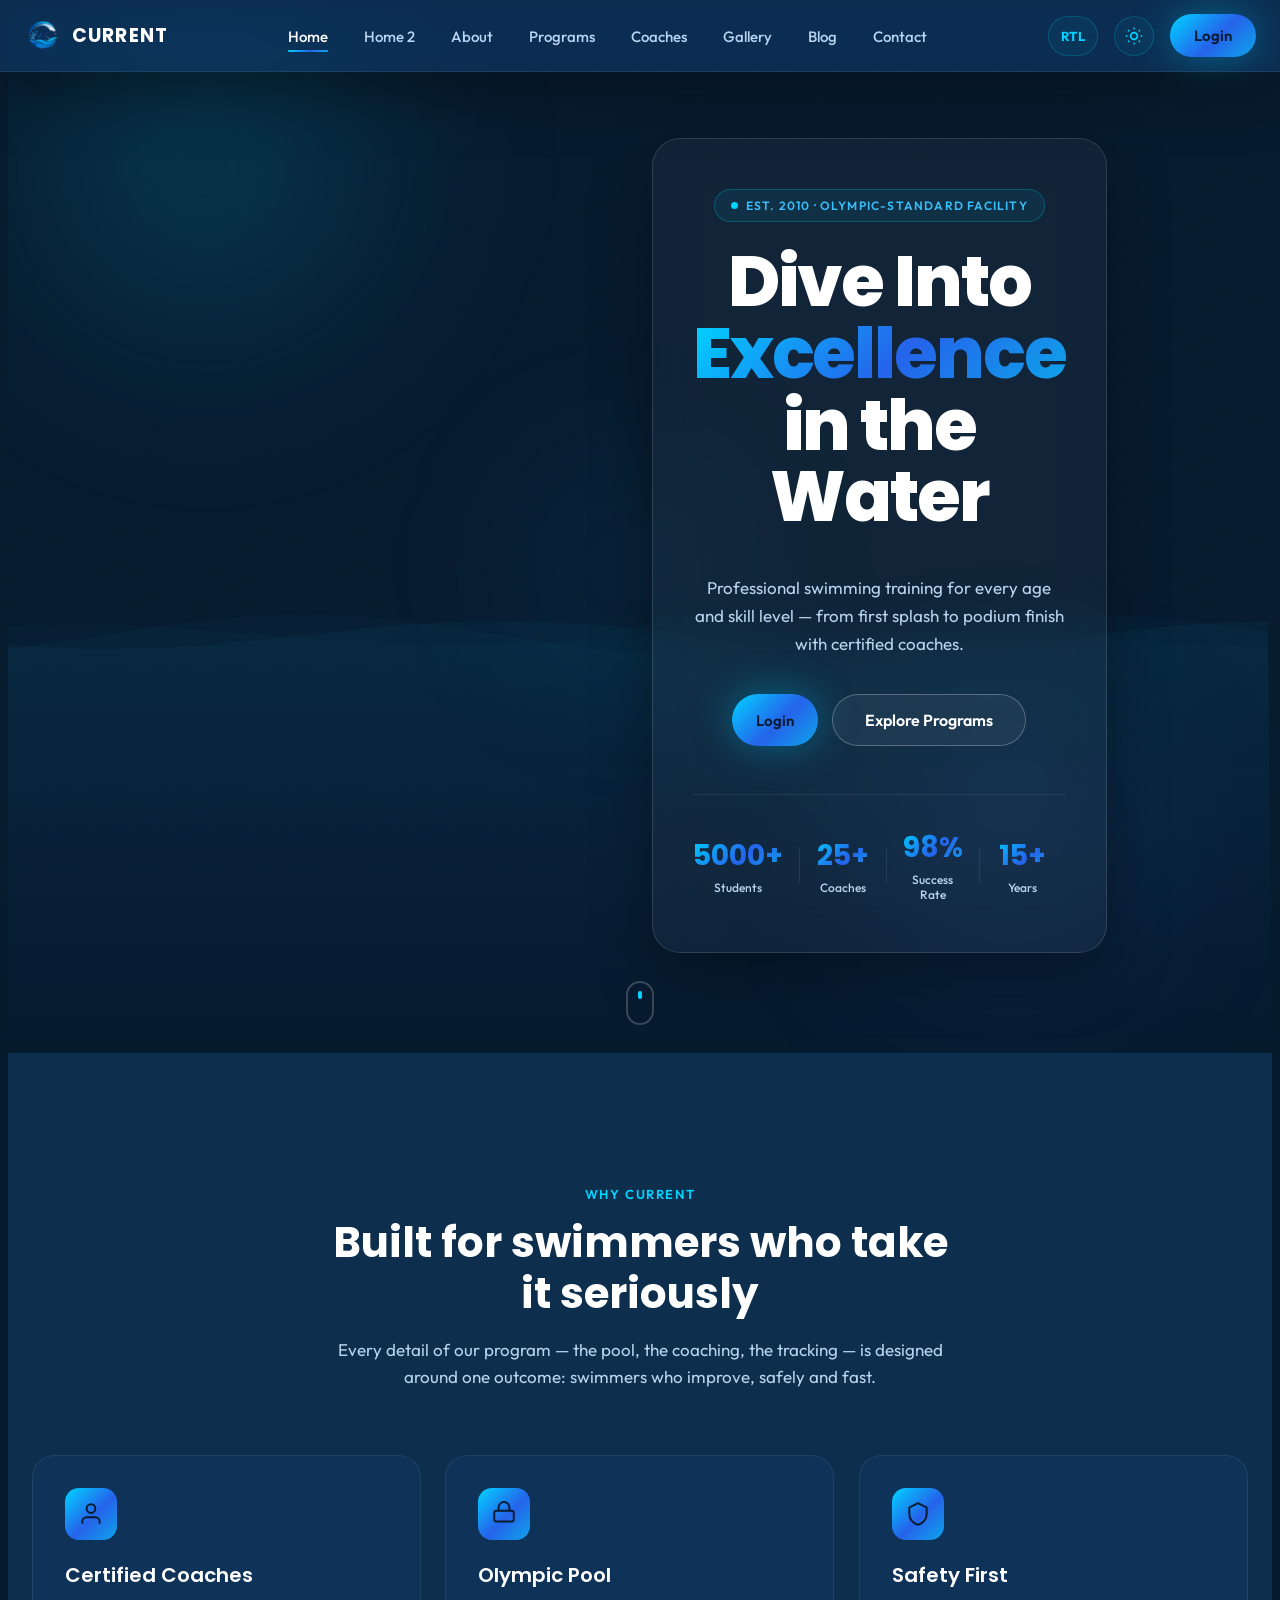
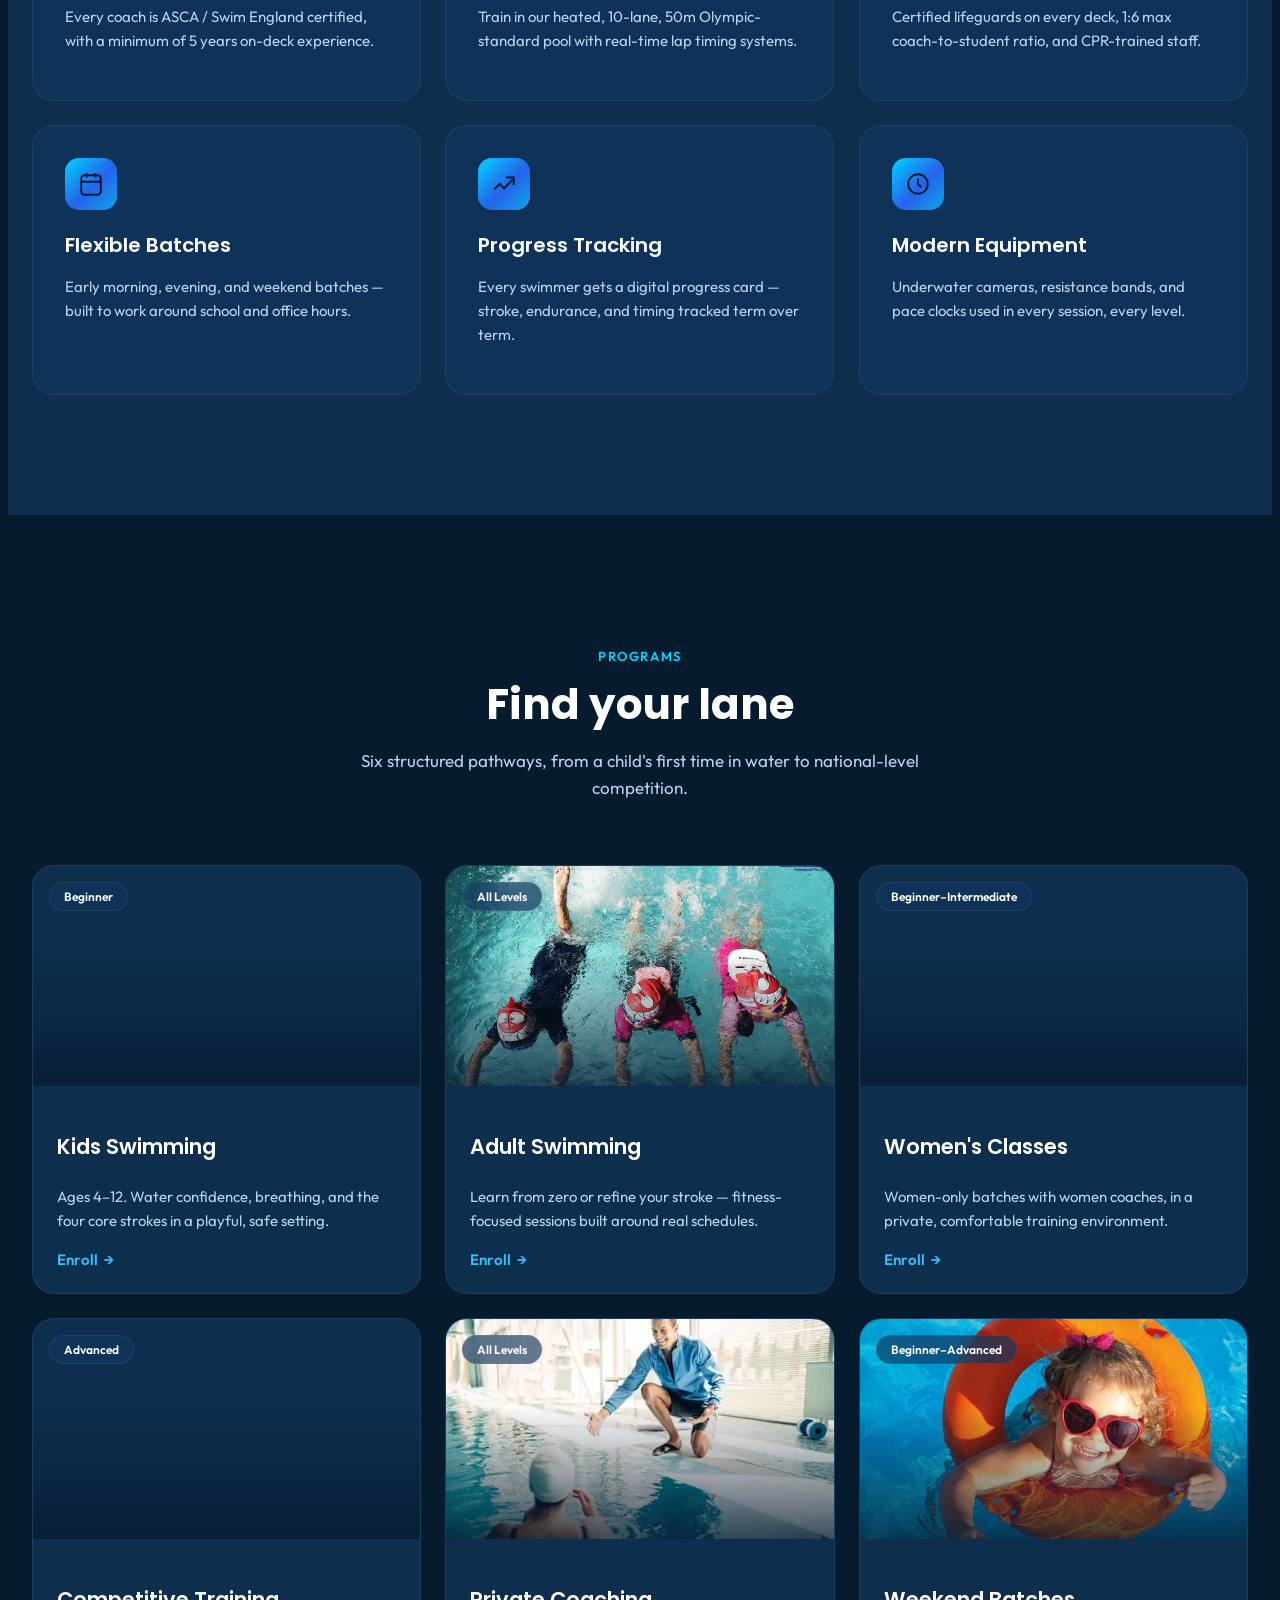
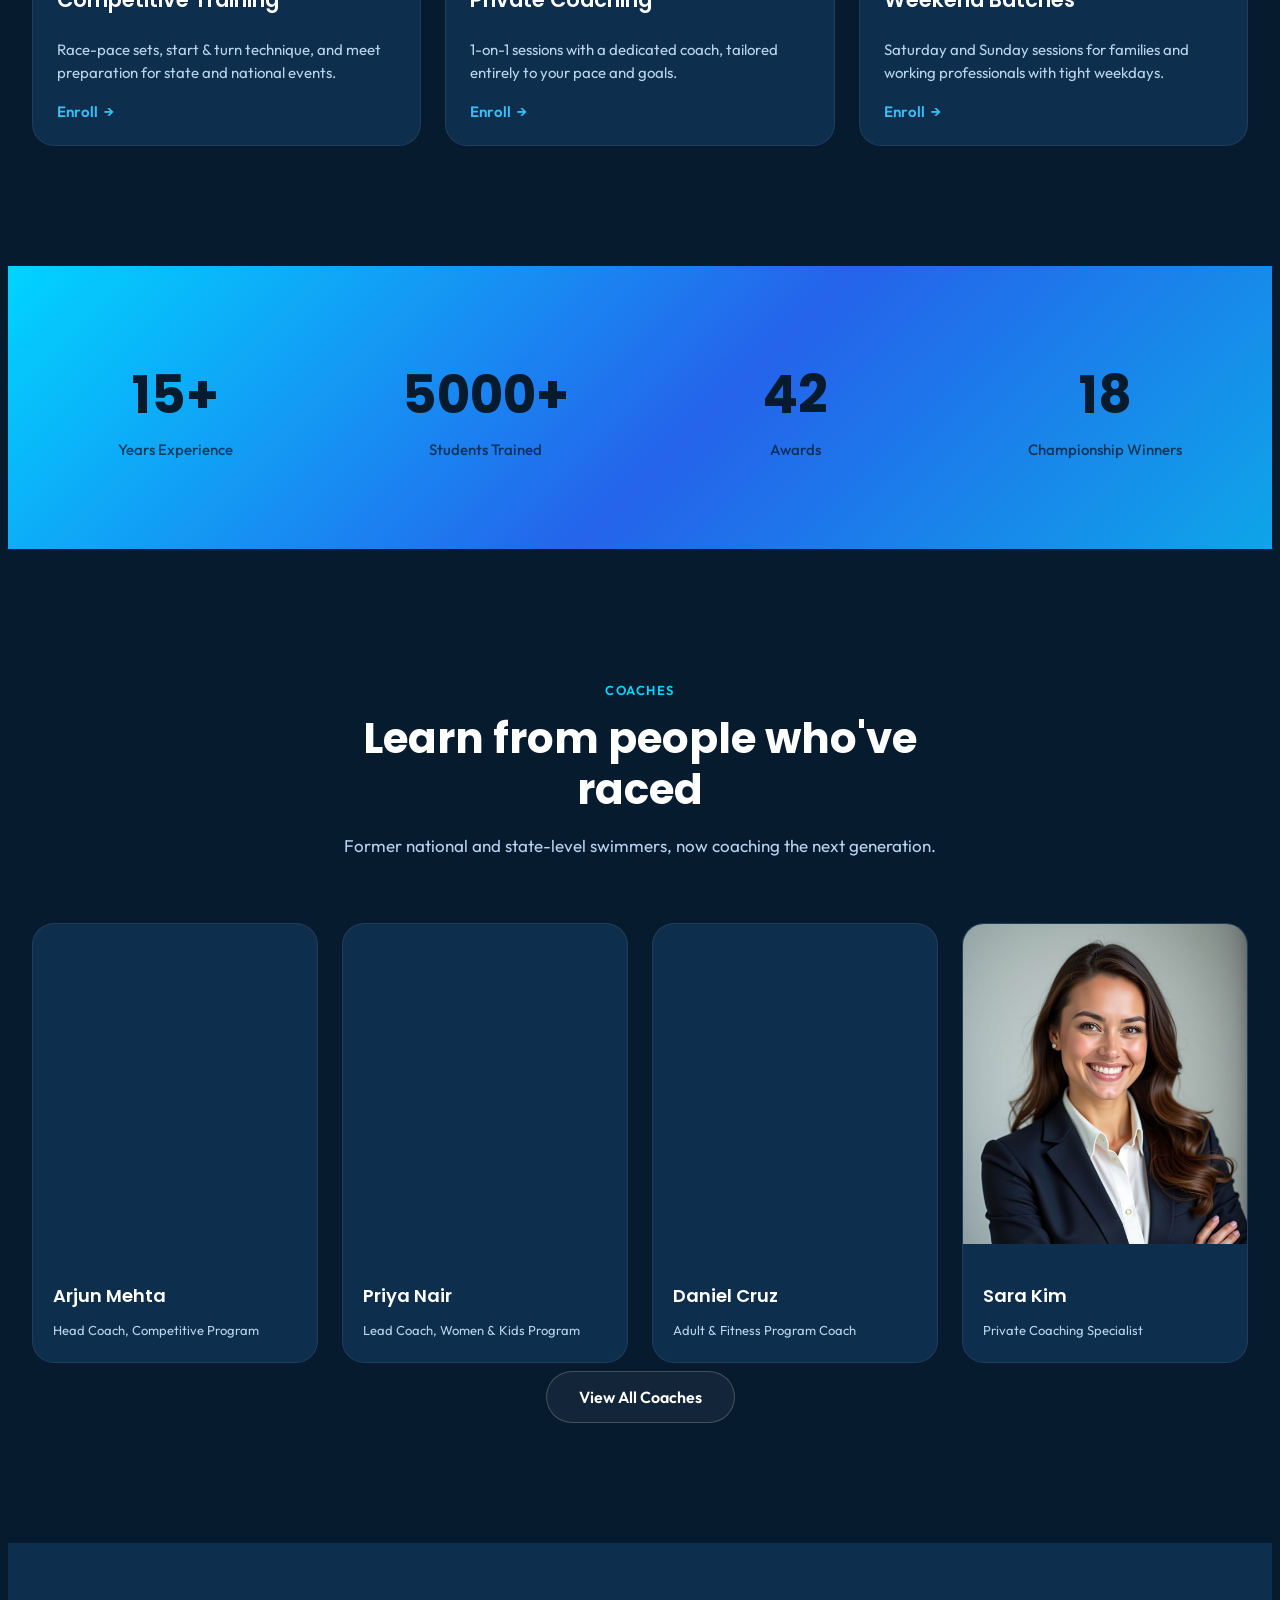
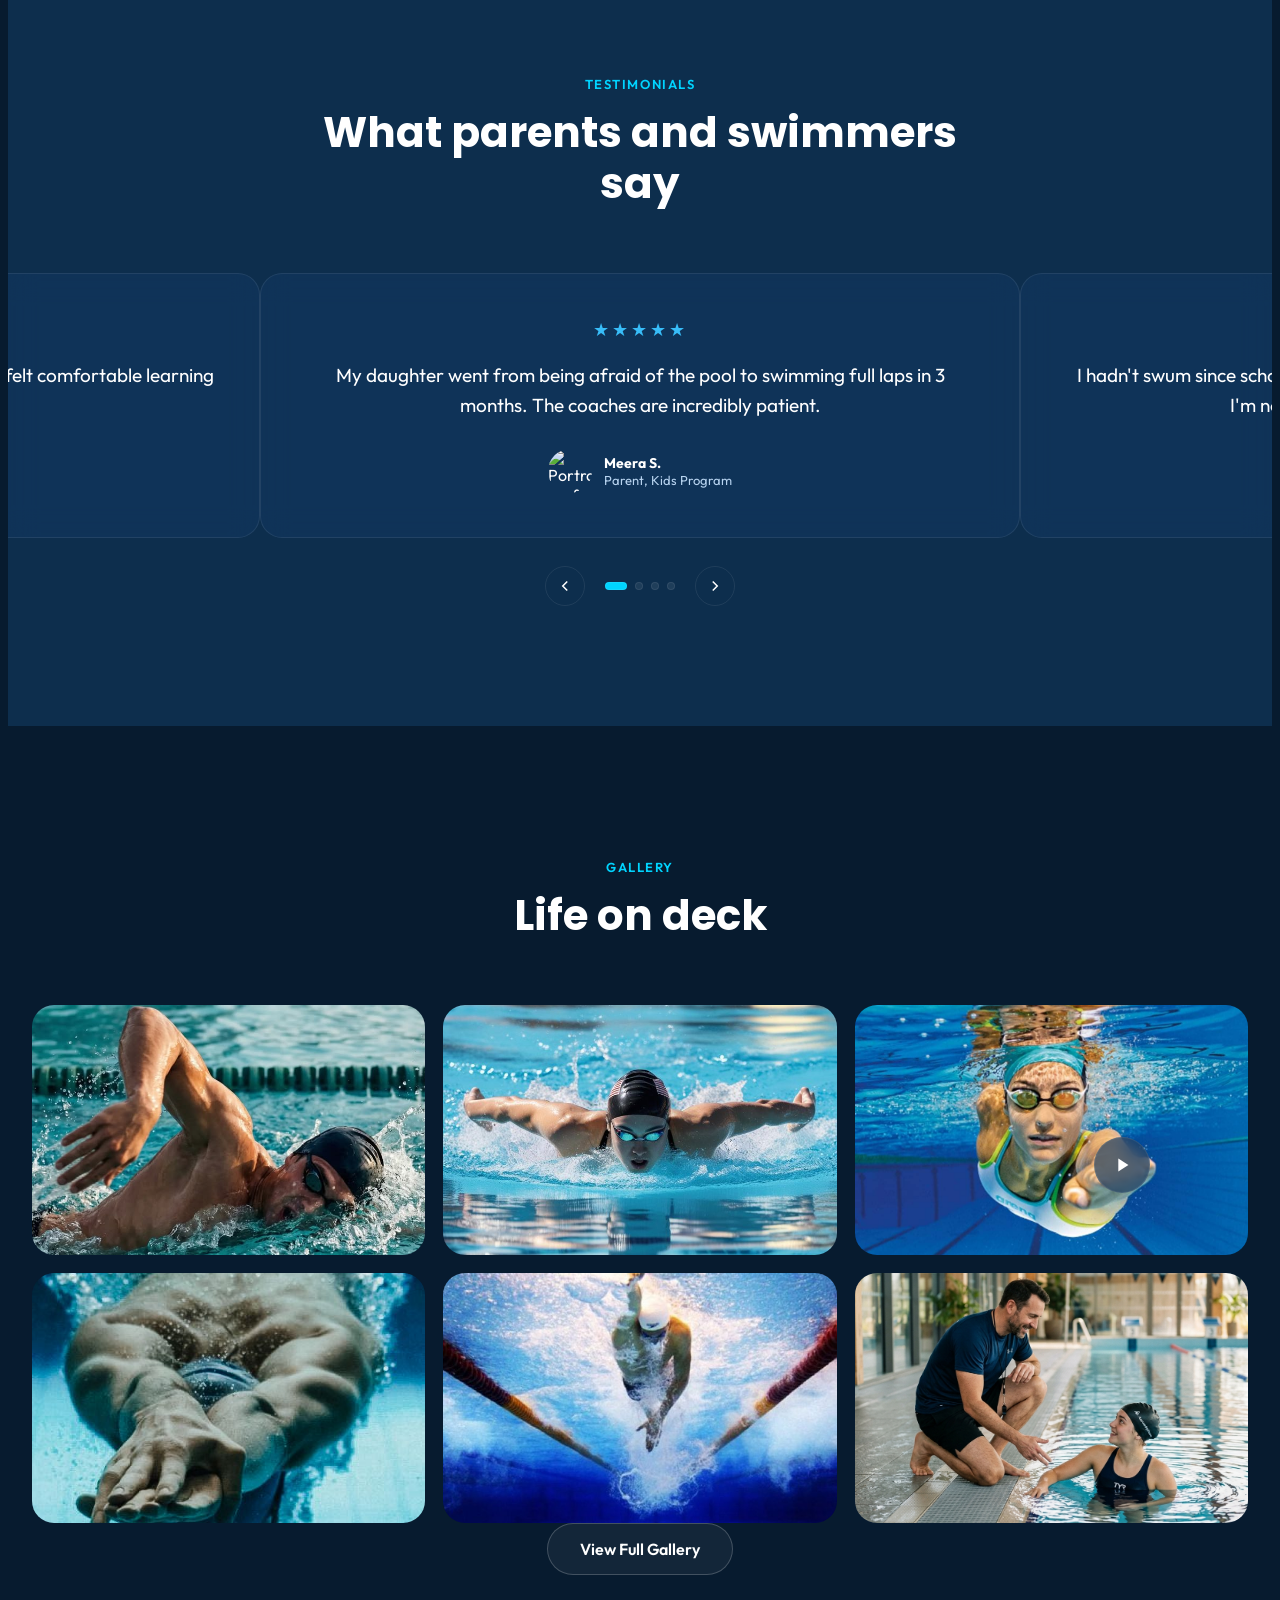
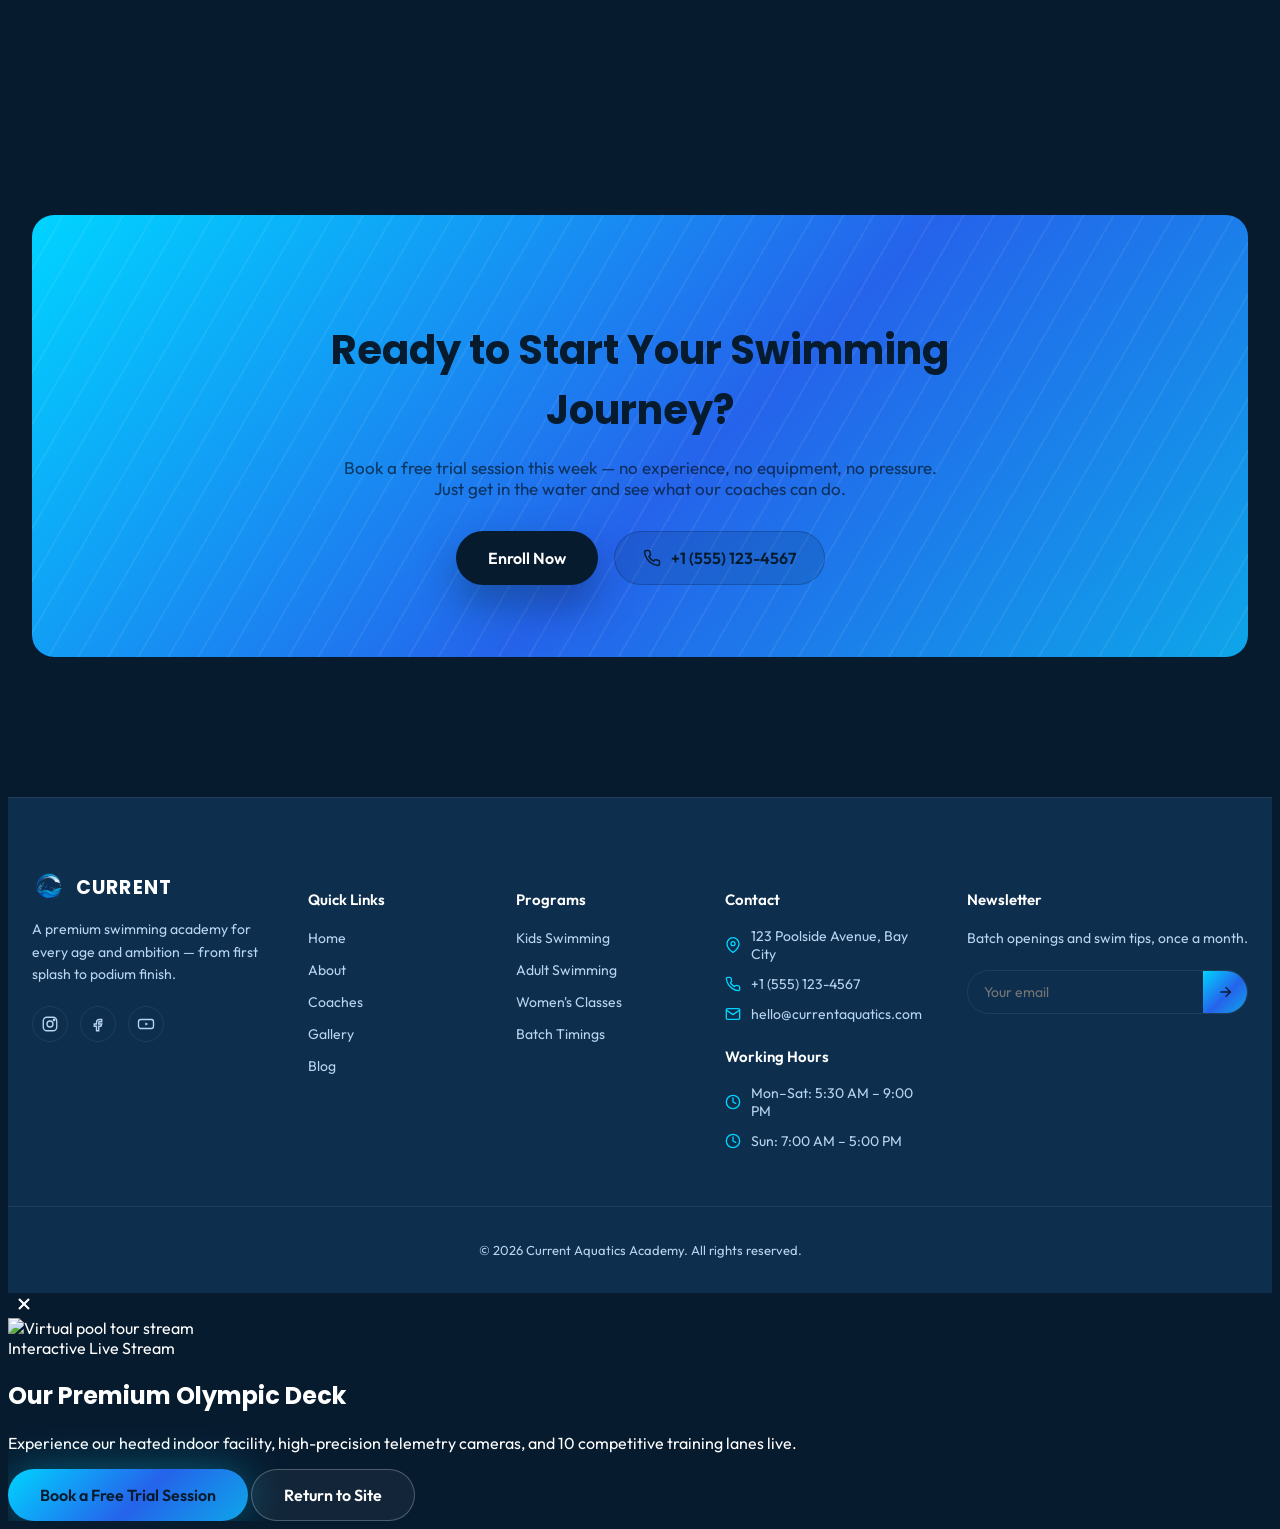
==== commit b966c050: "fixingthe issue" ====
--- a/index.html
+++ b/index.html
@@ -733,14 +733,29 @@
       <div class="footer-col">
         <h4>Contact</h4>
         <ul class="footer-contact">
-          <li>123 Poolside Avenue, Bay City</li>
-          <li>+1 (555) 123-4567</li>
-          <li>hello@currentaquatics.com</li>
+          <li>
+            <svg viewBox="0 0 24 24" fill="none" stroke="currentColor" stroke-width="2" stroke-linecap="round" stroke-linejoin="round" aria-hidden="true"><path d="M21 10c0 7-9 13-9 13s-9-6-9-13a9 9 0 0 1 18 0z"></path><circle cx="12" cy="10" r="3"></circle></svg>
+            <span>123 Poolside Avenue, Bay City</span>
+          </li>
+          <li>
+            <svg viewBox="0 0 24 24" fill="none" stroke="currentColor" stroke-width="2" stroke-linecap="round" stroke-linejoin="round" aria-hidden="true"><path d="M22 16.92v3a2 2 0 0 1-2.18 2 19.79 19.79 0 0 1-8.63-3.07 19.5 19.5 0 0 1-6-6 19.79 19.79 0 0 1-3.07-8.67A2 2 0 0 1 4.11 2h3a2 2 0 0 1 2 1.72 12.84 12.84 0 0 0 .7 2.81 2 2 0 0 1-.45 2.11L8.09 9.91a16 16 0 0 0 6 6l1.27-1.27a2 2 0 0 1 2.11-.45 12.84 12.84 0 0 0 2.81.7A2 2 0 0 1 22 16.92z"></path></svg>
+            <span>+1 (555) 123-4567</span>
+          </li>
+          <li>
+            <svg viewBox="0 0 24 24" fill="none" stroke="currentColor" stroke-width="2" stroke-linecap="round" stroke-linejoin="round" aria-hidden="true"><path d="M4 4h16c1.1 0 2 .9 2 2v12c0 1.1-.9 2-2 2H4c-1.1 0-2-.9-2-2V6c0-1.1.9-2 2-2z"></path><polyline points="22,6 12,13 2,6"></polyline></svg>
+            <span>hello@currentaquatics.com</span>
+          </li>
         </ul>
         <h4 class="mt">Working Hours</h4>
         <ul class="footer-contact">
-          <li>Mon–Sat: 5:30 AM – 9:00 PM</li>
-          <li>Sun: 7:00 AM – 5:00 PM</li>
+          <li>
+            <svg viewBox="0 0 24 24" fill="none" stroke="currentColor" stroke-width="2" stroke-linecap="round" stroke-linejoin="round" aria-hidden="true"><circle cx="12" cy="12" r="10"></circle><polyline points="12 6 12 12 16 14"></polyline></svg>
+            <span>Mon–Sat: 5:30 AM – 9:00 PM</span>
+          </li>
+          <li>
+            <svg viewBox="0 0 24 24" fill="none" stroke="currentColor" stroke-width="2" stroke-linecap="round" stroke-linejoin="round" aria-hidden="true"><circle cx="12" cy="12" r="10"></circle><polyline points="12 6 12 12 16 14"></polyline></svg>
+            <span>Sun: 7:00 AM – 5:00 PM</span>
+          </li>
         </ul>
       </div>
 
--- a/style.css
+++ b/style.css
@@ -106,7 +106,7 @@
   border-radius: 6px;
 }
 
-.text-center { text-align: center; margin-top: 48px; }
+.text-center { text-align: center; }
 
 
 
@@ -1767,7 +1767,23 @@
 .footer-col a { color: var(--text-sub); font-size: 14px; transition: color 0.25s var(--ease); }
 .footer-col a:hover { color: var(--primary); }
 .footer-about { color: var(--text-sub); font-size: 14px; line-height: 1.6; margin: 14px 0 20px; }
-.footer-contact li { color: var(--text-sub); font-size: 14px; }
+.footer-contact li {
+  color: var(--text-sub);
+  font-size: 14px;
+  display: flex;
+  align-items: center;
+  gap: 10px;
+}
+.footer-contact li svg {
+  flex-shrink: 0;
+  color: var(--primary);
+  width: 16px;
+  height: 16px;
+  transition: color 0.25s var(--ease);
+}
+.footer-contact li:hover svg {
+  color: var(--accent);
+}
 
 .social-icons { display: flex; gap: 12px; }
 .social-icons a {
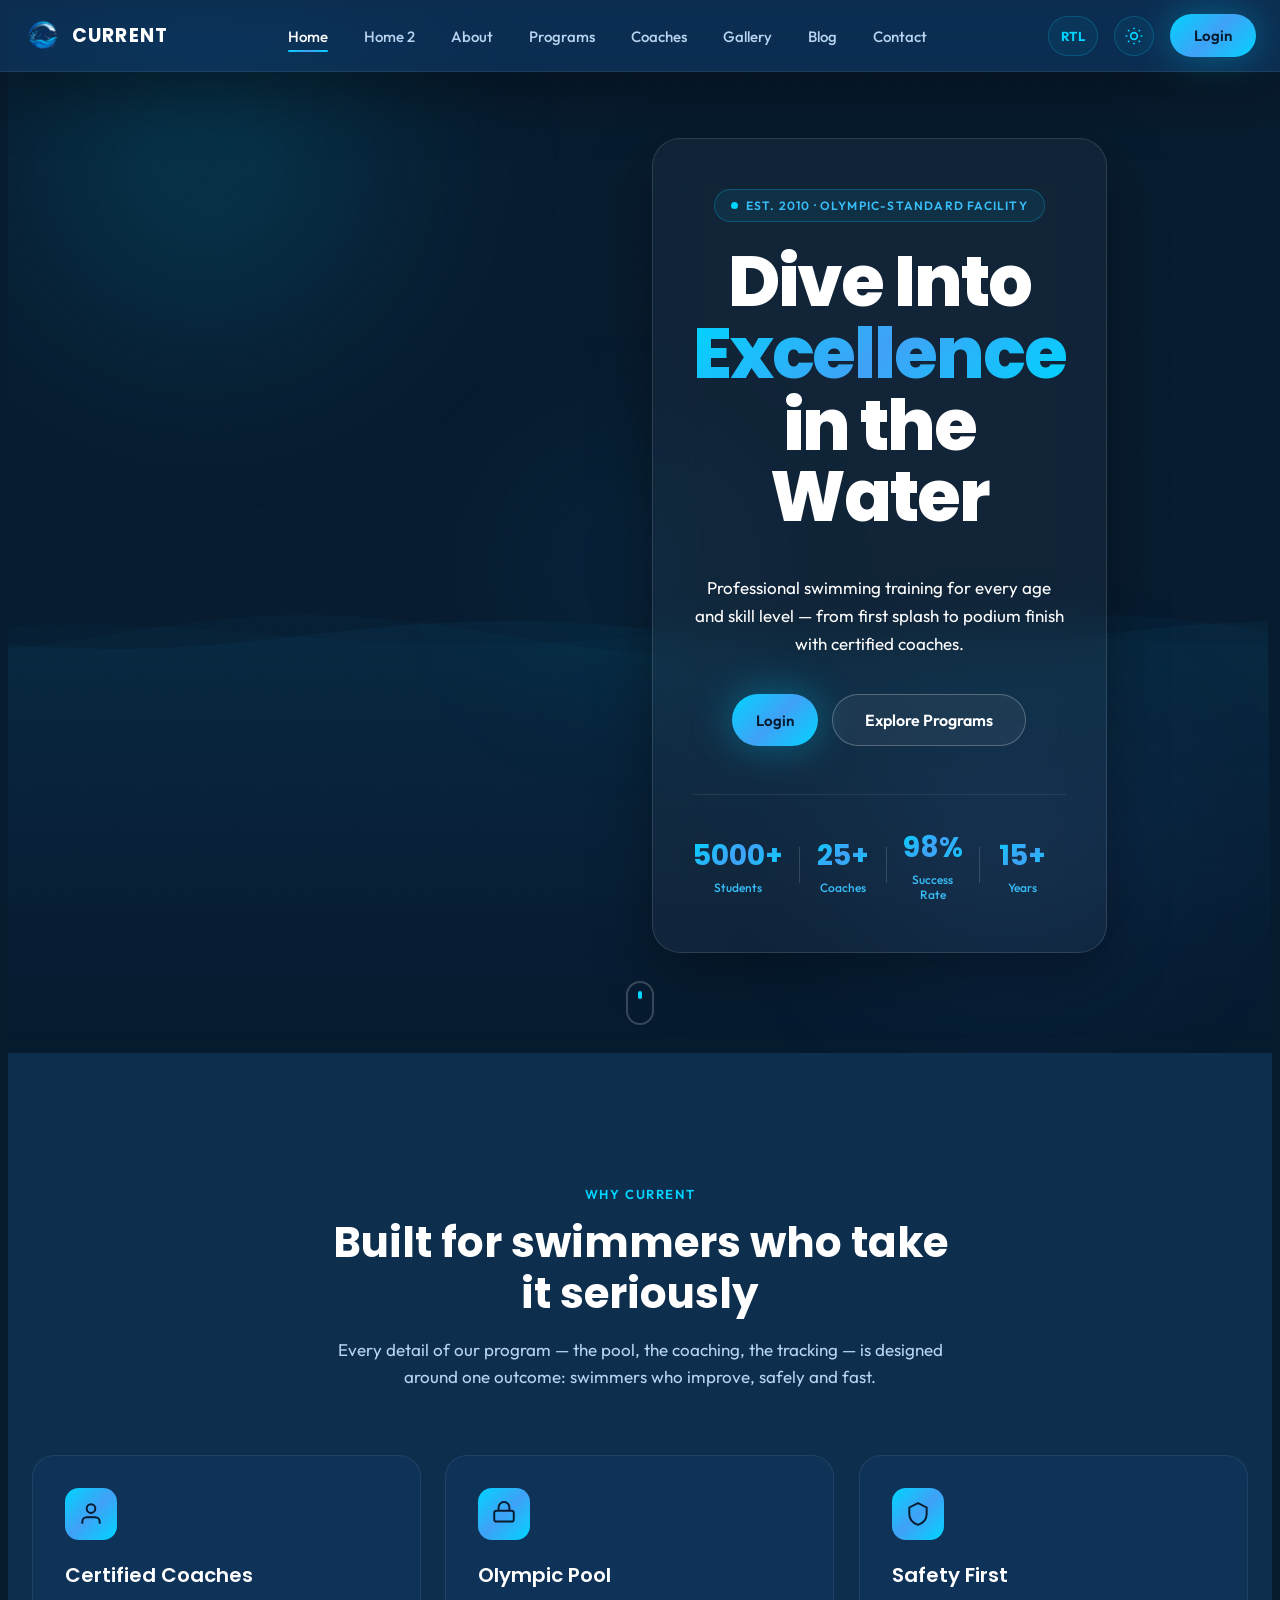
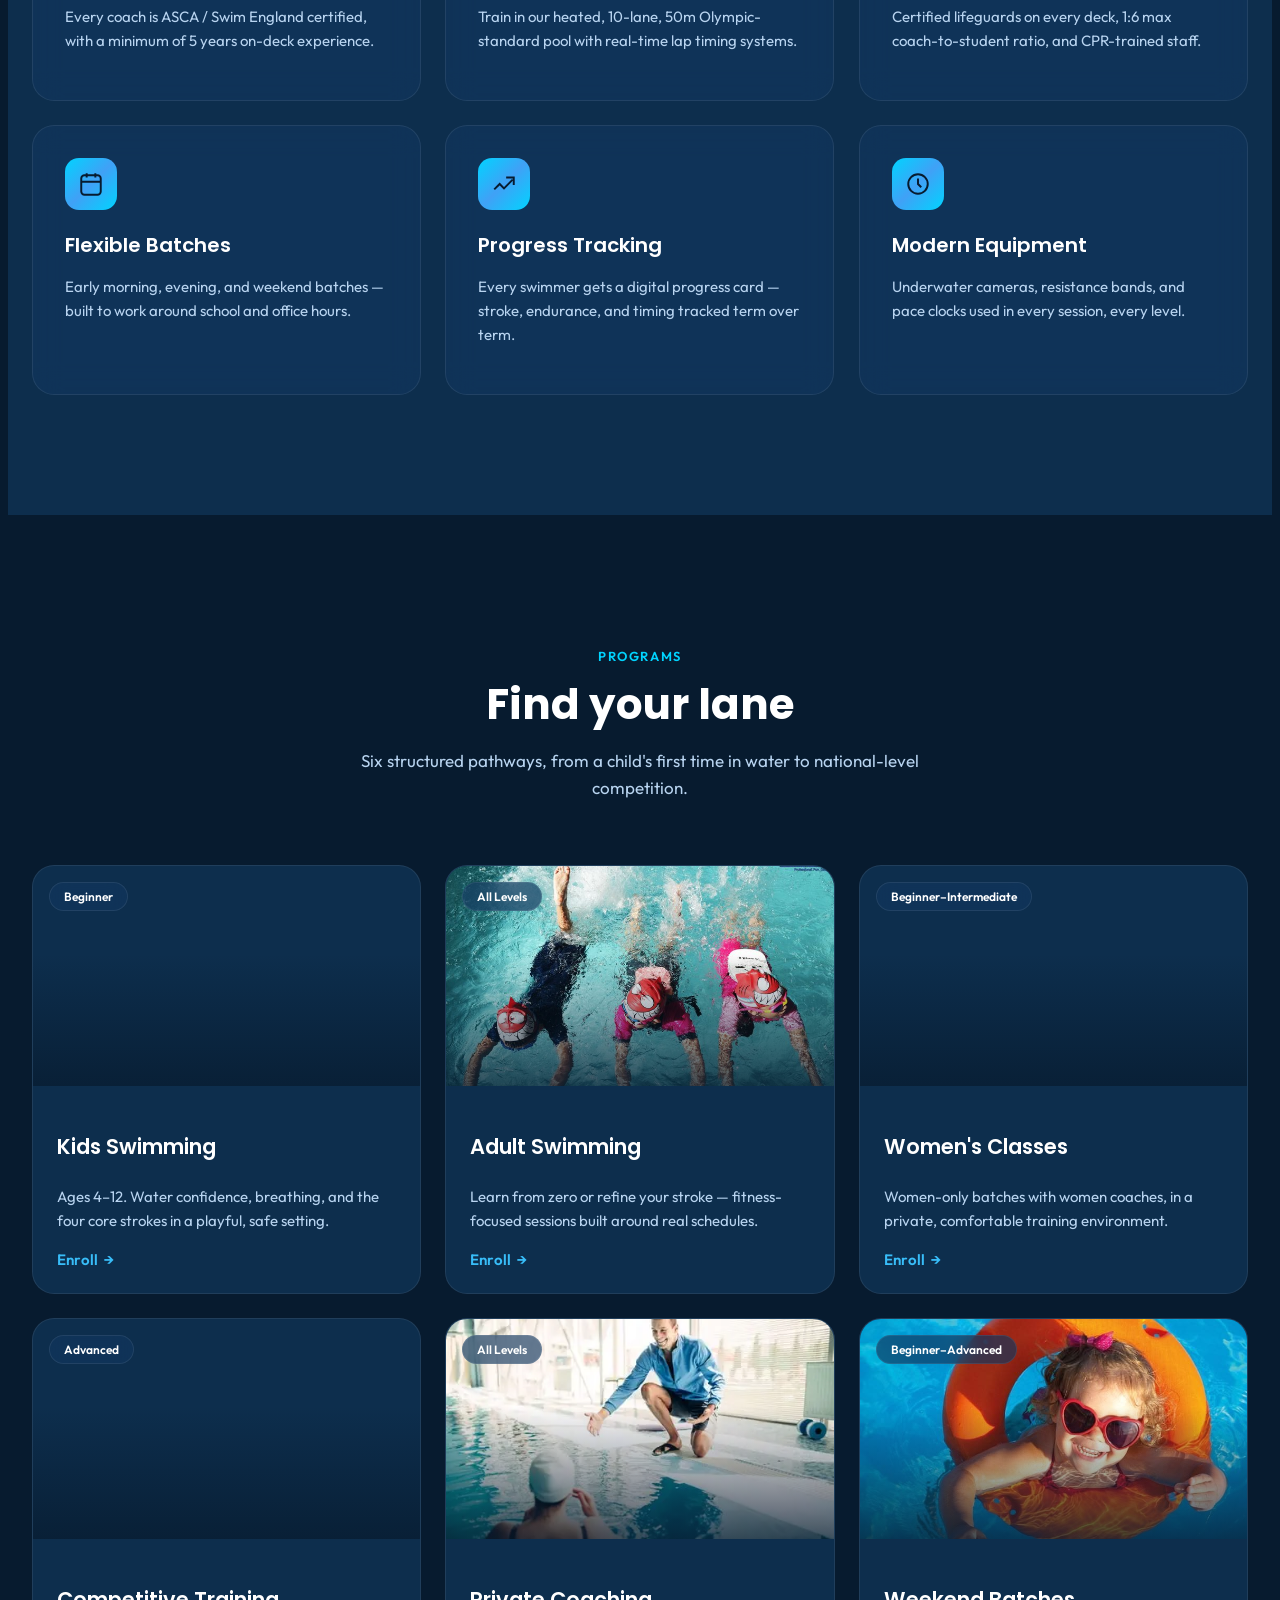
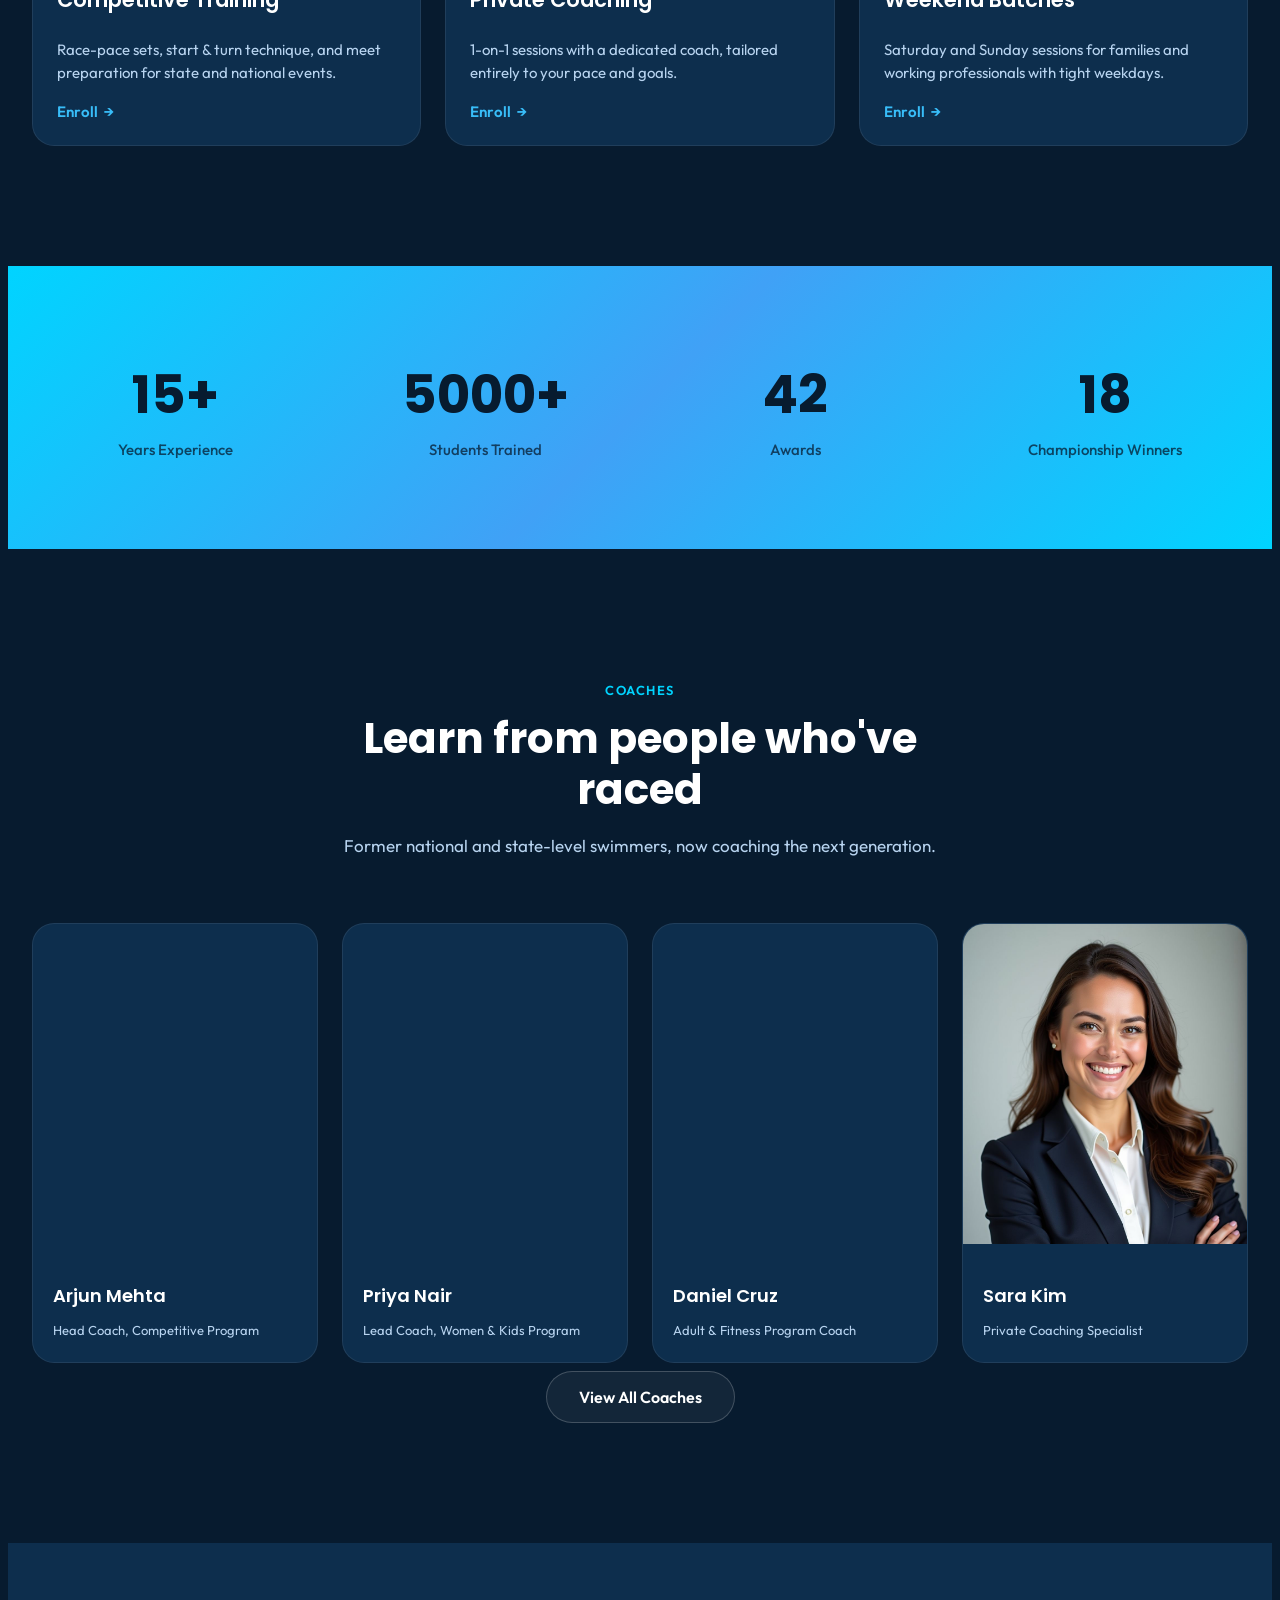
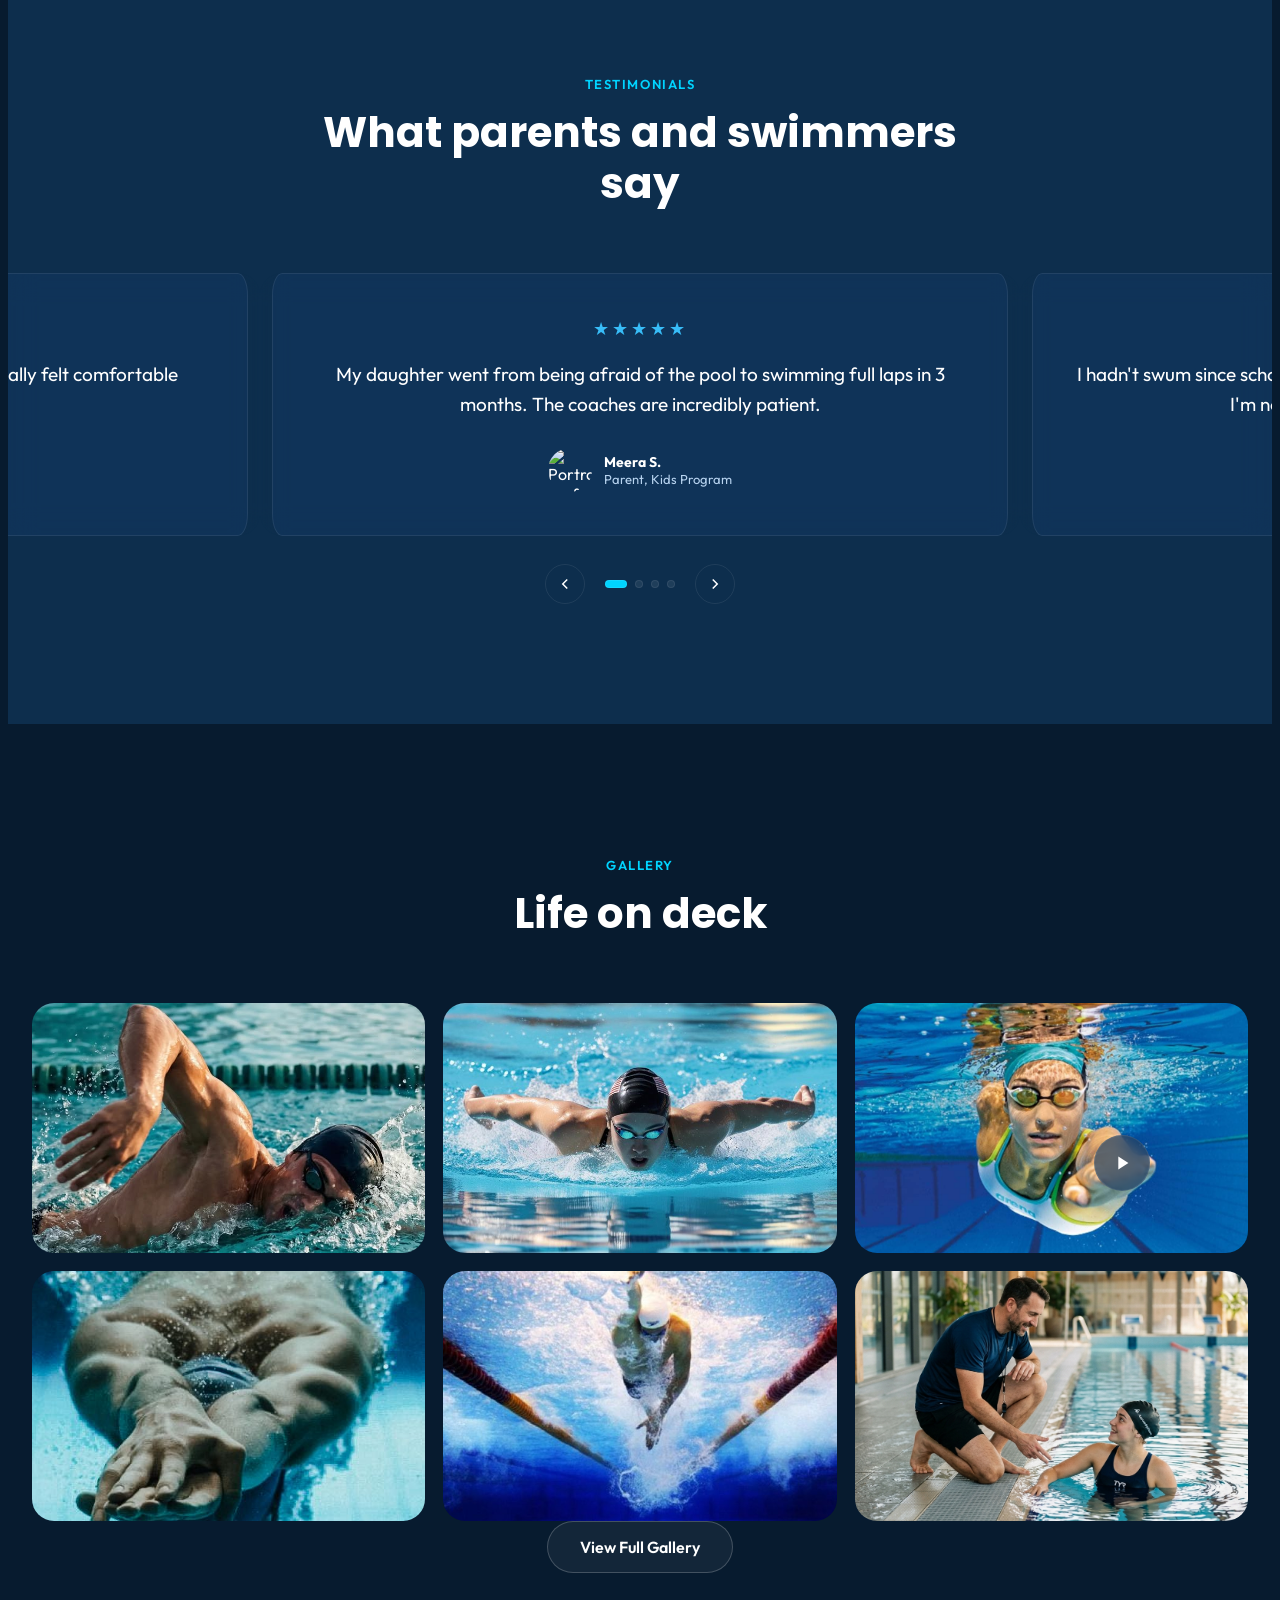
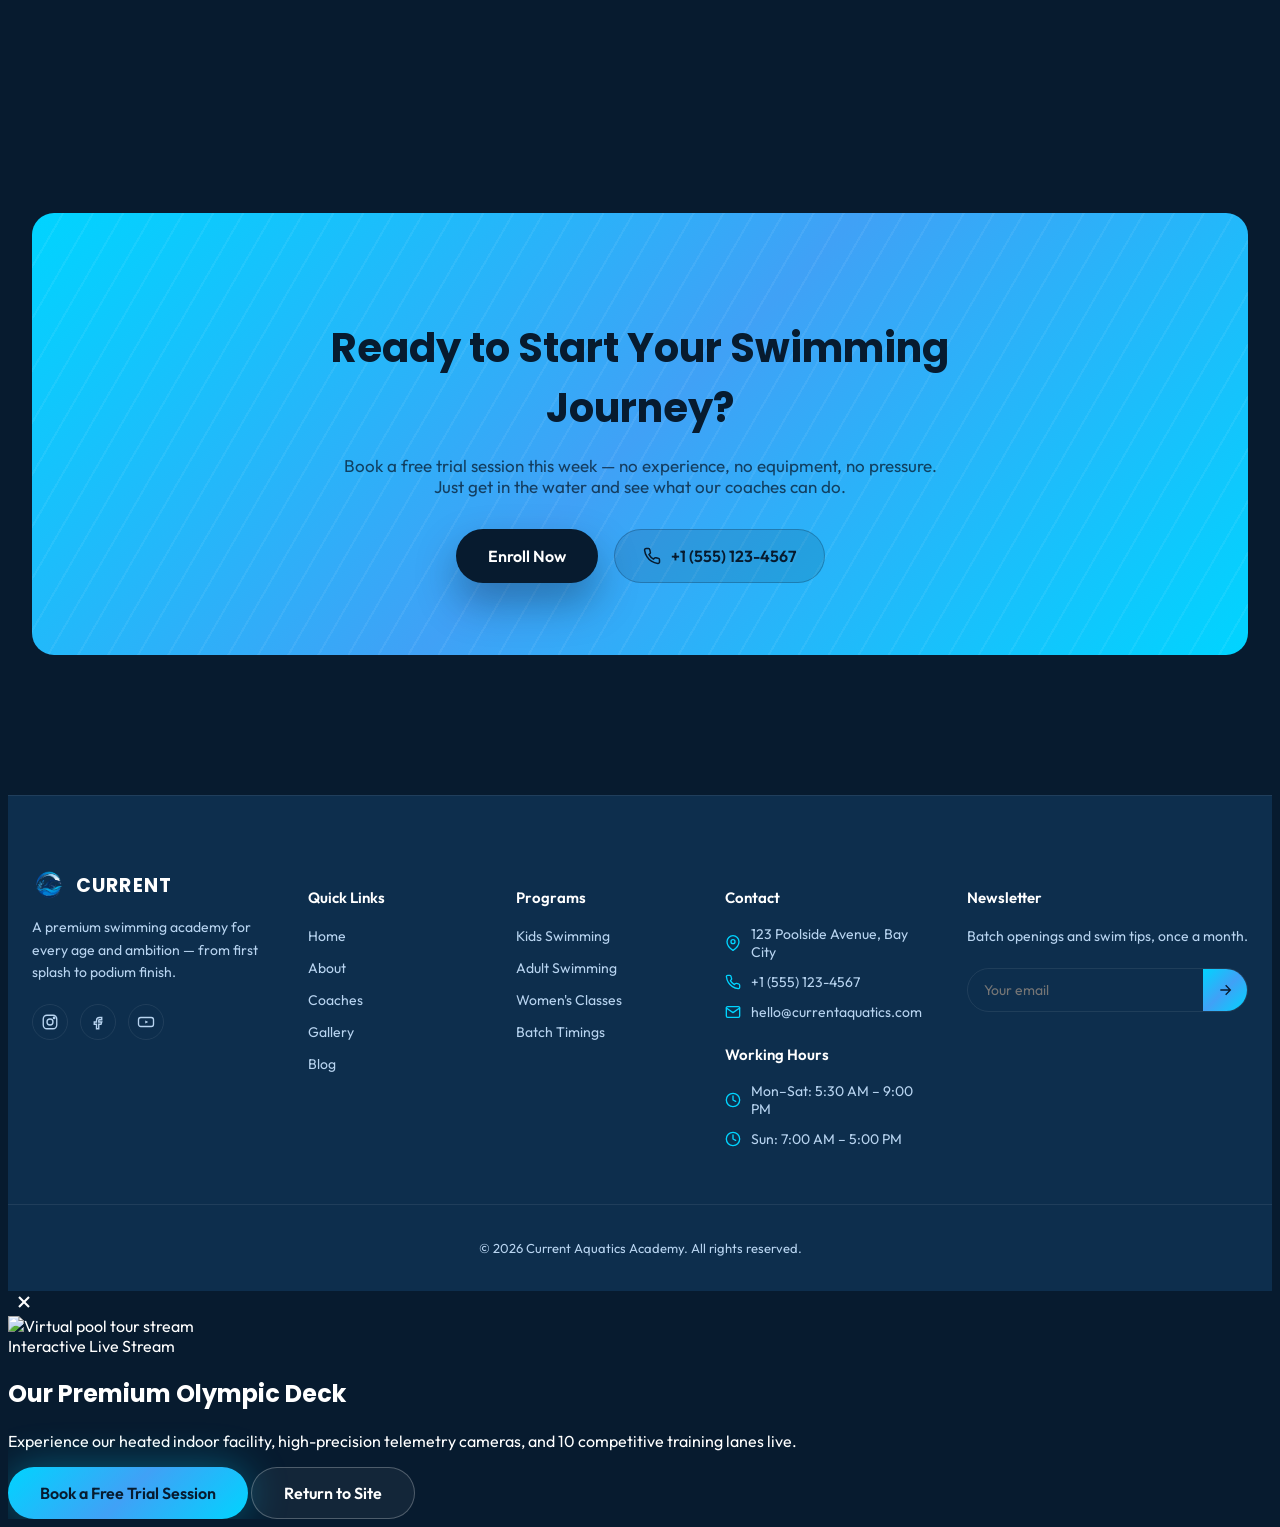
==== commit 2b504302: "fixing the color issue" ====
--- a/index.html
+++ b/index.html
@@ -77,6 +77,9 @@
             'lt-text': '#0F172A',
             'lt-sub': '#64748B',
             'lt-border': '#E2E8F0',
+            'text': 'var(--text)',
+            'sub': 'var(--text-sub)',
+            'primary': 'var(--primary)',
           },
           borderRadius: {
             'brand': '22px',
@@ -499,7 +502,7 @@
           </article>
 
           <article class="coach-card fade-up">
-            <div class="coach-photo"
+            <div class="coach-photo coach-photo-daniel-cruz"
               style="background-image:url('https://images.unsplash.com/photo-1552058544-f2b08422138a?q=80&w=600')">
             </div>
             <div class="coach-info">
--- a/style.css
+++ b/style.css
@@ -12,7 +12,7 @@
   --primary: #00D4FF;
   --secondary: #3B82F6;
   --accent: #38BDF8;
-  --grad: linear-gradient(135deg, #00D4FF 0%, #2563EB 55%, #0EA5E9 100%);
+  --grad: linear-gradient(135deg, #00D4FF 0%, #40a1f6 50%, #00D4FF 100%);
   --text: #FFFFFF;
   --text-sub: #B8D4F0;
   --border: rgba(255, 255, 255, 0.08);
@@ -31,17 +31,19 @@
   --accent: #38BDF8;
   --grad: linear-gradient(135deg, #0284C7 0%, #0EA5E9 55%, #38BDF8 100%);
   --text: #0F172A;
-  --text-sub: #64748B;
+  --text-sub: #334155;
   --border: #E2E8F0;
   --glow: 0 0 40px rgba(2, 132, 199, 0.15);
   --shadow: 0 20px 50px rgba(15, 23, 42, 0.08);
 }
 
-* { box-sizing: border-box; }
-
-html { 
-  scroll-behavior: smooth; 
-  overflow-y: scroll; 
+* {
+  box-sizing: border-box;
+}
+
+html {
+  scroll-behavior: smooth;
+  overflow-y: scroll;
 }
 
 body {
@@ -52,9 +54,17 @@
   overflow-x: hidden;
 }
 
-h1, h2, h3, .logo-text { font-family: 'Poppins', sans-serif; }
-
-::selection { background: var(--primary); color: #fff; }
+h1,
+h2,
+h3,
+.logo-text {
+  font-family: 'Poppins', sans-serif;
+}
+
+::selection {
+  background: var(--primary);
+  color: #fff;
+}
 
 /* Noise texture overlay for premium tactile feel */
 body::before {
@@ -78,7 +88,10 @@
   z-index: 999;
   border-radius: 0 0 8px 0;
 }
-.skip-link:focus { left: 0; }
+
+.skip-link:focus {
+  left: 0;
+}
 
 .container {
   max-width: 1280px;
@@ -88,16 +101,36 @@
   z-index: 2;
 }
 
-a { text-decoration: none; color: inherit; }
-ul { list-style: none; margin: 0; padding: 0; }
-button { font-family: inherit; cursor: pointer; background: none; border: none; color: inherit; }
-img { max-width: 100%; display: block; }
+a {
+  text-decoration: none;
+  color: inherit;
+}
+
+ul {
+  list-style: none;
+  margin: 0;
+  padding: 0;
+}
+
+button {
+  font-family: inherit;
+  cursor: pointer;
+  background: none;
+  border: none;
+  color: inherit;
+}
+
+img {
+  max-width: 100%;
+  display: block;
+}
 
 .sr-only {
   position: absolute;
-  width: 1px; height: 1px;
+  width: 1px;
+  height: 1px;
   overflow: hidden;
-  clip: rect(0,0,0,0);
+  clip: rect(0, 0, 0, 0);
 }
 
 :focus-visible {
@@ -106,13 +139,18 @@
   border-radius: 6px;
 }
 
-.text-center { text-align: center; }
+.text-center {
+  text-align: center;
+}
 
 
 
 /* ---------- Reduced Motion ---------- */
 @media (prefers-reduced-motion: reduce) {
-  *, *::before, *::after {
+
+  *,
+  *::before,
+  *::after {
     animation-duration: 0.001ms !important;
     animation-iteration-count: 1 !important;
     transition-duration: 0.001ms !important;
@@ -125,7 +163,9 @@
    ========================================================================== */
 .navbar {
   position: fixed;
-  top: 0; left: 0; right: 0;
+  top: 0;
+  left: 0;
+  right: 0;
   z-index: 100;
   padding: 14px 0;
   background: var(--glass);
@@ -135,9 +175,11 @@
   border-bottom: 1px solid var(--border);
   transition: padding 0.35s var(--ease), background 0.35s var(--ease), box-shadow 0.35s var(--ease), border-color 0.35s var(--ease);
 }
+
 .navbar.scrolled {
   padding: 10px 0;
 }
+
 .navbar-inner {
   max-width: 1280px;
   margin: 0 auto;
@@ -148,7 +190,12 @@
   gap: 24px;
 }
 
-.logo { display: flex; align-items: center; gap: 10px; }
+.logo {
+  display: flex;
+  align-items: center;
+  gap: 10px;
+}
+
 .logo-text {
   font-weight: 700;
   letter-spacing: 0.06em;
@@ -156,7 +203,11 @@
   color: var(--text);
 }
 
-.nav-links { display: flex; gap: 36px; }
+.nav-links {
+  display: flex;
+  gap: 36px;
+}
+
 .nav-link {
   position: relative;
   font-size: 15px;
@@ -165,20 +216,34 @@
   padding: 6px 0;
   transition: color 0.25s var(--ease);
 }
+
 .nav-link::after {
   content: "";
   position: absolute;
-  left: 0; bottom: 0;
+  left: 0;
+  bottom: 0;
   height: 2px;
   width: 0;
   background: var(--grad);
   border-radius: 2px;
   transition: width 0.3s var(--ease);
 }
-.nav-link:hover, .nav-link.active-link { color: var(--text); }
-.nav-link:hover::after, .nav-link.active-link::after { width: 100%; }
-
-.nav-actions { display: flex; align-items: center; gap: 16px; }
+
+.nav-link:hover,
+.nav-link.active-link {
+  color: var(--text);
+}
+
+.nav-link:hover::after,
+.nav-link.active-link::after {
+  width: 100%;
+}
+
+.nav-actions {
+  display: flex;
+  align-items: center;
+  gap: 16px;
+}
 
 .theme-toggle {
   width: 40px;
@@ -191,15 +256,25 @@
   color: #00D4FF;
   transition: background 0.25s var(--ease), border-color 0.25s var(--ease), color 0.25s var(--ease), transform 0.25s var(--ease);
 }
+
 .theme-toggle:hover {
   background: rgba(0, 212, 255, 0.15);
   border-color: #00D4FF;
   color: #FFFFFF;
   transform: rotate(15deg);
 }
-.icon-moon { display: none; }
-html.light .icon-sun { display: none; }
-html.light .icon-moon { display: block; }
+
+.icon-moon {
+  display: none;
+}
+
+html.light .icon-sun {
+  display: none;
+}
+
+html.light .icon-moon {
+  display: block;
+}
 
 .dir-toggle {
   display: inline-flex;
@@ -217,6 +292,7 @@
   letter-spacing: 0.03em;
   transition: background 0.25s var(--ease), border-color 0.25s var(--ease), color 0.25s var(--ease);
 }
+
 .dir-toggle:hover {
   background: rgba(0, 212, 255, 0.15);
   border-color: #00D4FF;
@@ -228,6 +304,7 @@
   border-color: rgba(2, 132, 199, 0.2);
   color: #0284C7;
 }
+
 html.light .dir-toggle:hover {
   background: rgba(2, 132, 199, 0.12);
   border-color: #0284C7;
@@ -239,6 +316,7 @@
   border-color: rgba(2, 132, 199, 0.2);
   color: #0284C7;
 }
+
 html.light .theme-toggle:hover {
   background: rgba(2, 132, 199, 0.12);
   border-color: #0284C7;
@@ -258,30 +336,49 @@
   align-items: center;
   gap: 6px;
 }
-html.light .btn-enroll { color: #fff; }
-.btn-enroll:hover { transform: translateY(-2px) scale(1.03); }
+
+html.light .btn-enroll {
+  color: #fff;
+}
+
+.btn-enroll:hover {
+  transform: translateY(-2px) scale(1.03);
+}
 
 .menu-toggle {
   display: none;
-  width: 40px; height: 40px;
+  width: 40px;
+  height: 40px;
   flex-direction: column;
   justify-content: center;
   gap: 5px;
   align-items: center;
 }
+
 .menu-toggle span {
-  width: 22px; height: 2px;
+  width: 22px;
+  height: 2px;
   background: var(--text);
   border-radius: 2px;
   transition: transform 0.3s var(--ease), opacity 0.3s var(--ease);
 }
-.menu-toggle.open span:nth-child(1) { transform: translateY(7px) rotate(45deg); }
-.menu-toggle.open span:nth-child(2) { opacity: 0; }
-.menu-toggle.open span:nth-child(3) { transform: translateY(-7px) rotate(-45deg); }
+
+.menu-toggle.open span:nth-child(1) {
+  transform: translateY(7px) rotate(45deg);
+}
+
+.menu-toggle.open span:nth-child(2) {
+  opacity: 0;
+}
+
+.menu-toggle.open span:nth-child(3) {
+  transform: translateY(-7px) rotate(-45deg);
+}
 
 .mobile-menu {
   position: fixed;
-  top: 0; right: 0;
+  top: 0;
+  right: 0;
   height: 100vh;
   width: min(80vw, 340px);
   background: var(--bg-2);
@@ -294,11 +391,29 @@
   transform: translateX(100%);
   transition: transform 0.45s var(--ease);
 }
-.mobile-menu.open { transform: translateX(0); }
-.mobile-menu ul { display: flex; flex-direction: column; gap: 22px; }
-.mobile-link { font-size: 20px; font-weight: 500; }
-.w-full { width: 100%; }
-.justify-center { justify-content: center; }
+
+.mobile-menu.open {
+  transform: translateX(0);
+}
+
+.mobile-menu ul {
+  display: flex;
+  flex-direction: column;
+  gap: 22px;
+}
+
+.mobile-link {
+  font-size: 20px;
+  font-weight: 500;
+}
+
+.w-full {
+  width: 100%;
+}
+
+.justify-center {
+  justify-content: center;
+}
 
 /* ==========================================================================
    SHARED HERO BASE
@@ -326,7 +441,10 @@
   color: var(--accent);
   margin-bottom: 16px;
 }
-.eyebrow-dark { color: var(--primary); }
+
+.eyebrow-dark {
+  color: var(--primary);
+}
 
 .btn-primary {
   display: inline-flex;
@@ -341,8 +459,15 @@
   box-shadow: var(--glow);
   transition: transform 0.25s var(--ease), box-shadow 0.25s var(--ease);
 }
-html.light .btn-primary { color: #fff; }
-.btn-primary:hover { transform: translateY(-3px); box-shadow: 0 0 55px rgba(0,212,255,0.5); }
+
+html.light .btn-primary {
+  color: #fff;
+}
+
+.btn-primary:hover {
+  transform: translateY(-3px);
+  box-shadow: 0 0 55px rgba(0, 212, 255, 0.5);
+}
 
 .btn-secondary {
   display: inline-flex;
@@ -357,16 +482,19 @@
   border-radius: 999px;
   transition: transform 0.25s var(--ease), border-color 0.25s var(--ease), background 0.25s var(--ease), color 0.25s var(--ease);
 }
+
 html.light .btn-secondary {
   background: rgba(7, 27, 47, 0.04);
   border-color: rgba(7, 27, 47, 0.15);
 }
+
 .btn-secondary:hover {
   transform: translateY(-3px);
   border-color: var(--primary);
   background: var(--primary);
   color: #071B2F;
 }
+
 html.light .btn-secondary:hover {
   background: var(--primary);
   border-color: var(--primary);
@@ -386,15 +514,18 @@
   border-radius: 999px;
   transition: transform 0.25s var(--ease), border-color 0.25s var(--ease), background 0.25s var(--ease), color 0.25s var(--ease);
 }
+
 html.light .btn-login-nav {
   background: rgba(7, 27, 47, 0.03);
 }
+
 .btn-login-nav:hover {
   transform: translateY(-2px);
   border-color: var(--primary);
   background: var(--primary);
   color: #071B2F;
 }
+
 html.light .btn-login-nav:hover {
   background: var(--primary);
   border-color: var(--primary);
@@ -415,16 +546,19 @@
   border-radius: 999px;
   transition: transform 0.25s var(--ease), border-color 0.25s var(--ease), background 0.25s var(--ease), color 0.25s var(--ease);
 }
+
 html.light .btn-ghost-white {
   background: rgba(7, 27, 47, 0.04);
   border-color: rgba(7, 27, 47, 0.18);
 }
+
 .btn-ghost-white:hover {
   transform: translateY(-3px);
   border-color: var(--primary);
   background: var(--primary);
   color: #071B2F;
 }
+
 html.light .btn-ghost-white:hover {
   background: var(--primary);
   border-color: var(--primary);
@@ -437,23 +571,39 @@
   left: 50%;
   transform: translateX(-50%);
   z-index: 10;
-  width: 28px; height: 44px;
-  border: 2px solid rgba(255,255,255,0.2);
+  width: 28px;
+  height: 44px;
+  border: 2px solid rgba(255, 255, 255, 0.2);
   border-radius: 20px;
 }
+
 .scroll-indicator span {
   position: absolute;
-  top: 8px; left: 50%;
-  width: 4px; height: 8px;
+  top: 8px;
+  left: 50%;
+  width: 4px;
+  height: 8px;
   margin-left: -2px;
   background: var(--primary);
   border-radius: 2px;
   animation: scrollDot 1.8s ease-in-out infinite;
 }
+
 @keyframes scrollDot {
-  0% { top: 8px; opacity: 1; }
-  70% { top: 26px; opacity: 0; }
-  100% { top: 8px; opacity: 0; }
+  0% {
+    top: 8px;
+    opacity: 1;
+  }
+
+  70% {
+    top: 26px;
+    opacity: 0;
+  }
+
+  100% {
+    top: 8px;
+    opacity: 0;
+  }
 }
 
 /* ==========================================================================
@@ -476,28 +626,48 @@
   pointer-events: none;
   z-index: 0;
 }
+
 .blob-1 {
-  width: 520px; height: 520px;
-  background: radial-gradient(circle, rgba(0,212,255,0.18) 0%, transparent 70%);
-  top: -10%; left: -5%;
+  width: 520px;
+  height: 520px;
+  background: radial-gradient(circle, rgba(0, 212, 255, 0.18) 0%, transparent 70%);
+  top: -10%;
+  left: -5%;
   animation: blobFloat 12s ease-in-out infinite;
 }
+
 .blob-2 {
-  width: 400px; height: 400px;
-  background: radial-gradient(circle, rgba(59,130,246,0.14) 0%, transparent 70%);
-  bottom: 0; right: 5%;
+  width: 400px;
+  height: 400px;
+  background: radial-gradient(circle, rgba(59, 130, 246, 0.14) 0%, transparent 70%);
+  bottom: 0;
+  right: 5%;
   animation: blobFloat 15s ease-in-out infinite reverse;
 }
+
 .blob-3 {
-  width: 280px; height: 280px;
-  background: radial-gradient(circle, rgba(14,165,233,0.12) 0%, transparent 70%);
-  top: 40%; right: 40%;
+  width: 280px;
+  height: 280px;
+  background: radial-gradient(circle, rgba(14, 165, 233, 0.12) 0%, transparent 70%);
+  top: 40%;
+  right: 40%;
   animation: blobFloat 10s ease-in-out infinite 3s;
 }
+
 @keyframes blobFloat {
-  0%, 100% { transform: translate(0, 0) scale(1); }
-  33% { transform: translate(30px, -20px) scale(1.05); }
-  66% { transform: translate(-20px, 15px) scale(0.97); }
+
+  0%,
+  100% {
+    transform: translate(0, 0) scale(1);
+  }
+
+  33% {
+    transform: translate(30px, -20px) scale(1.05);
+  }
+
+  66% {
+    transform: translate(-20px, 15px) scale(0.97);
+  }
 }
 
 .home-hero-inner {
@@ -514,7 +684,11 @@
 }
 
 /* Left text */
-.home-hero-text { display: flex; flex-direction: column; gap: 0; }
+.home-hero-text {
+  display: flex;
+  flex-direction: column;
+  gap: 0;
+}
 
 .home-badge {
   display: inline-flex;
@@ -525,22 +699,32 @@
   letter-spacing: 0.1em;
   text-transform: uppercase;
   color: var(--accent);
-  border: 1px solid rgba(0,212,255,0.25);
-  background: rgba(0,212,255,0.07);
+  border: 1px solid rgba(0, 212, 255, 0.25);
+  background: rgba(0, 212, 255, 0.07);
   border-radius: 999px;
   padding: 8px 16px;
   width: fit-content;
   margin-bottom: 24px;
 }
+
 .home-badge-dot {
-  width: 7px; height: 7px;
+  width: 7px;
+  height: 7px;
   border-radius: 50%;
   background: var(--primary);
   animation: pulse 2s ease-in-out infinite;
 }
+
 @keyframes pulse {
-  0%, 100% { box-shadow: 0 0 0 0 rgba(0,212,255,0.5); }
-  50% { box-shadow: 0 0 0 6px rgba(0,212,255,0); }
+
+  0%,
+  100% {
+    box-shadow: 0 0 0 0 rgba(0, 212, 255, 0.5);
+  }
+
+  50% {
+    box-shadow: 0 0 0 6px rgba(0, 212, 255, 0);
+  }
 }
 
 .home-hero-title {
@@ -552,6 +736,7 @@
   color: var(--text);
   margin: 0 0 24px;
 }
+
 .home-title-accent {
   display: block;
   background: var(--grad);
@@ -584,6 +769,7 @@
   padding-top: 32px;
   border-top: 1px solid var(--border);
 }
+
 .home-stat-item {
   display: flex;
   flex-direction: column;
@@ -591,13 +777,18 @@
   flex: 1;
   padding: 0 16px;
 }
-.home-stat-item:first-child { padding-left: 0; }
+
+.home-stat-item:first-child {
+  padding-left: 0;
+}
+
 .home-stat-divider {
   width: 1px;
   height: 36px;
   background: var(--border);
   flex-shrink: 0;
 }
+
 .home-stat-num {
   font-family: 'Poppins', sans-serif;
   font-size: clamp(20px, 2.5vw, 28px);
@@ -607,7 +798,12 @@
   background-clip: text;
   color: transparent;
 }
-.home-stat-label { font-size: 12px; color: var(--text-sub); font-weight: 500; }
+
+.home-stat-label {
+  font-size: 12px;
+  color: var(--text-sub);
+  font-weight: 500;
+}
 
 /* Right visual */
 .home-hero-visual {
@@ -625,44 +821,75 @@
   align-items: center;
   justify-content: center;
 }
+
 .pool-ring {
   position: absolute;
   border-radius: 50%;
   border: 1.5px solid;
   animation: ringPulse 4s ease-in-out infinite;
 }
+
 .ring-lg {
-  width: 420px; height: 420px;
-  border-color: rgba(0,212,255,0.08);
+  width: 420px;
+  height: 420px;
+  border-color: rgba(0, 212, 255, 0.08);
   animation-delay: 0s;
 }
+
 .ring-md {
-  width: 340px; height: 340px;
-  border-color: rgba(0,212,255,0.13);
+  width: 340px;
+  height: 340px;
+  border-color: rgba(0, 212, 255, 0.13);
   animation-delay: 0.6s;
 }
+
 .ring-sm {
-  width: 260px; height: 260px;
-  border-color: rgba(0,212,255,0.2);
+  width: 260px;
+  height: 260px;
+  border-color: rgba(0, 212, 255, 0.2);
   animation-delay: 1.2s;
 }
+
 @keyframes ringPulse {
-  0%, 100% { transform: scale(1); opacity: 0.7; }
-  50% { transform: scale(1.04); opacity: 1; }
+
+  0%,
+  100% {
+    transform: scale(1);
+    opacity: 0.7;
+  }
+
+  50% {
+    transform: scale(1.04);
+    opacity: 1;
+  }
 }
 
 .pool-orb {
-  width: 220px; height: 220px;
+  width: 220px;
+  height: 220px;
   border-radius: 50%;
   overflow: hidden;
-  border: 3px solid rgba(0,212,255,0.3);
-  box-shadow: 0 0 60px rgba(0,212,255,0.25), var(--shadow);
+  border: 3px solid rgba(0, 212, 255, 0.3);
+  box-shadow: 0 0 60px rgba(0, 212, 255, 0.25), var(--shadow);
   animation: orbFloat 8s ease-in-out infinite;
 }
-.pool-orb img { width: 100%; height: 100%; object-fit: cover; }
+
+.pool-orb img {
+  width: 100%;
+  height: 100%;
+  object-fit: cover;
+}
+
 @keyframes orbFloat {
-  0%, 100% { transform: translateY(0); }
-  50% { transform: translateY(-12px); }
+
+  0%,
+  100% {
+    transform: translateY(0);
+  }
+
+  50% {
+    transform: translateY(-12px);
+  }
 }
 
 /* Floating info chips */
@@ -681,16 +908,52 @@
   font-size: 12px;
   animation: floaty 7s ease-in-out infinite;
 }
-.home-chip div { display: flex; flex-direction: column; color: var(--text); }
-.home-chip strong { font-size: 13px; font-weight: 600; }
-.home-chip span { color: var(--text-sub); font-size: 11px; }
-.chip-top-left { top: 5%; left: -8%; animation-delay: 0s; }
-.chip-bottom-right { bottom: 5%; right: -6%; animation-delay: 1.5s; }
+
+.home-chip div {
+  display: flex;
+  flex-direction: column;
+  color: var(--text);
+}
+
+.home-chip strong {
+  font-size: 13px;
+  font-weight: 600;
+}
+
+.home-chip span {
+  color: var(--text-sub);
+  font-size: 11px;
+}
+
+.chip-top-left {
+  top: 5%;
+  left: -8%;
+  animation-delay: 0s;
+}
+
+.chip-bottom-right {
+  bottom: 5%;
+  right: -6%;
+  animation-delay: 1.5s;
+}
+
 @keyframes floaty {
-  0%, 100% { transform: translateY(0); }
-  50% { transform: translateY(-10px); }
-}
-@media (max-width: 1100px) { .home-chip { display: none; } }
+
+  0%,
+  100% {
+    transform: translateY(0);
+  }
+
+  50% {
+    transform: translateY(-10px);
+  }
+}
+
+@media (max-width: 1100px) {
+  .home-chip {
+    display: none;
+  }
+}
 
 /* Home hero responsive */
 @media (max-width: 900px) {
@@ -699,8 +962,14 @@
     padding: 120px 24px 80px;
     gap: 40px;
   }
-  .home-hero-visual { display: none; }
-  .home-hero-title { font-size: clamp(36px, 8vw, 60px); }
+
+  .home-hero-visual {
+    display: none;
+  }
+
+  .home-hero-title {
+    font-size: clamp(36px, 8vw, 60px);
+  }
 }
 
 /* ==========================================================================
@@ -726,9 +995,15 @@
   animation: photoKen 20s ease-in-out infinite alternate;
   z-index: 0;
 }
+
 @keyframes photoKen {
-  0% { transform: scale(1.05) translate(0,0); }
-  100% { transform: scale(1.12) translate(-1%, 1%); }
+  0% {
+    transform: scale(1.05) translate(0, 0);
+  }
+
+  100% {
+    transform: scale(1.12) translate(-1%, 1%);
+  }
 }
 
 .about-hero-overlay {
@@ -737,14 +1012,16 @@
   z-index: 1;
   background:
     linear-gradient(180deg,
-      rgba(7,27,47,0.65) 0%,
-      rgba(7,27,47,0.45) 40%,
-      rgba(7,27,47,0.82) 80%,
-      rgba(7,27,47,0.98) 100%
-    );
-}
-
-.about-canvas { z-index: 2; opacity: 0.25; }
+      rgba(7, 27, 47, 0.65) 0%,
+      rgba(7, 27, 47, 0.45) 40%,
+      rgba(7, 27, 47, 0.82) 80%,
+      rgba(7, 27, 47, 0.98) 100%);
+}
+
+.about-canvas {
+  z-index: 2;
+  opacity: 0.25;
+}
 
 .about-hero-center {
   position: relative;
@@ -762,12 +1039,14 @@
   gap: 16px;
   margin-bottom: 24px;
 }
+
 .about-eyebrow-line {
   flex: 1;
   max-width: 80px;
   height: 1px;
-  background: linear-gradient(90deg, transparent, rgba(0,212,255,0.5), transparent);
-}
+  background: linear-gradient(90deg, transparent, rgba(0, 212, 255, 0.5), transparent);
+}
+
 .about-eyebrow-text {
   font-size: 12px;
   font-weight: 600;
@@ -785,6 +1064,7 @@
   color: var(--text);
   margin: 0 0 24px;
 }
+
 .about-accent {
   font-style: italic;
   background: var(--grad);
@@ -811,19 +1091,22 @@
 /* Stats strip at bottom */
 .about-stats-strip {
   position: absolute;
-  bottom: 0; left: 0; right: 0;
+  bottom: 0;
+  left: 0;
+  right: 0;
   z-index: 4;
   display: flex;
   align-items: center;
   justify-content: center;
-  background: rgba(7,27,47,0.85);
+  background: rgba(7, 27, 47, 0.85);
   backdrop-filter: blur(20px);
-  border-top: 1px solid rgba(0,212,255,0.15);
+  border-top: 1px solid rgba(0, 212, 255, 0.15);
   padding: 28px 40px;
 }
+
 html.light .about-stats-strip {
-  background: rgba(246,251,255,0.9);
-  border-top-color: rgba(2,132,199,0.15);
+  background: rgba(246, 251, 255, 0.9);
+  border-top-color: rgba(2, 132, 199, 0.15);
 }
 
 .about-stat-cell {
@@ -833,12 +1116,16 @@
   gap: 4px;
   padding: 0 40px;
 }
+
 .about-stat-sep {
   width: 1px;
   height: 44px;
-  background: rgba(255,255,255,0.12);
-}
-html.light .about-stat-sep { background: rgba(7,27,47,0.12); }
+  background: rgba(255, 255, 255, 0.12);
+}
+
+html.light .about-stat-sep {
+  background: rgba(7, 27, 47, 0.12);
+}
 
 .about-stat-num {
   font-family: 'Poppins', sans-serif;
@@ -850,10 +1137,12 @@
   color: transparent;
   line-height: 1;
 }
+
 .about-stat-num sup {
   font-size: 0.55em;
   vertical-align: super;
 }
+
 .about-stat-label {
   font-size: 12px;
   color: var(--text-sub);
@@ -863,10 +1152,24 @@
 }
 
 @media (max-width: 768px) {
-  .about-hero-center { padding: 120px 24px 200px; }
-  .about-stats-strip { flex-wrap: wrap; gap: 16px; padding: 20px; }
-  .about-stat-sep { display: none; }
-  .about-stat-cell { padding: 0 20px; min-width: 40%; }
+  .about-hero-center {
+    padding: 120px 24px 200px;
+  }
+
+  .about-stats-strip {
+    flex-wrap: wrap;
+    gap: 16px;
+    padding: 20px;
+  }
+
+  .about-stat-sep {
+    display: none;
+  }
+
+  .about-stat-cell {
+    padding: 0 20px;
+    min-width: 40%;
+  }
 }
 
 /* ==========================================================================
@@ -898,11 +1201,10 @@
   z-index: 1;
   background:
     linear-gradient(180deg,
-      rgba(7,27,47,0.65) 0%,
-      rgba(7,27,47,0.45) 40%,
-      rgba(7,27,47,0.82) 80%,
-      rgba(7,27,47,0.98) 100%
-    );
+      rgba(7, 27, 47, 0.65) 0%,
+      rgba(7, 27, 47, 0.45) 40%,
+      rgba(7, 27, 47, 0.82) 80%,
+      rgba(7, 27, 47, 0.98) 100%);
 }
 
 .programs-hero-bg {
@@ -911,6 +1213,7 @@
   z-index: 0;
   pointer-events: none;
 }
+
 .programs-grid-overlay {
   position: absolute;
   inset: 0;
@@ -920,23 +1223,34 @@
   background-size: 60px 60px;
   opacity: 0.35;
 }
+
 .programs-spotlight {
   position: absolute;
   border-radius: 50%;
   filter: blur(100px);
   pointer-events: none;
 }
+
 .spot-1 {
-  width: 600px; height: 600px;
-  background: radial-gradient(circle, rgba(0,212,255,0.12) 0%, transparent 70%);
-  top: -20%; left: -10%;
-}
+  width: 600px;
+  height: 600px;
+  background: radial-gradient(circle, rgba(0, 212, 255, 0.12) 0%, transparent 70%);
+  top: -20%;
+  left: -10%;
+}
+
 .spot-2 {
-  width: 500px; height: 500px;
-  background: radial-gradient(circle, rgba(59,130,246,0.1) 0%, transparent 70%);
-  bottom: -10%; right: -5%;
-}
-.prog-canvas { z-index: 1; opacity: 0.3; }
+  width: 500px;
+  height: 500px;
+  background: radial-gradient(circle, rgba(59, 130, 246, 0.1) 0%, transparent 70%);
+  bottom: -10%;
+  right: -5%;
+}
+
+.prog-canvas {
+  z-index: 1;
+  opacity: 0.3;
+}
 
 .programs-hero-inner {
   position: relative;
@@ -965,8 +1279,8 @@
   letter-spacing: 0.1em;
   text-transform: uppercase;
   color: var(--accent);
-  border: 1px solid rgba(0,212,255,0.25);
-  background: rgba(0,212,255,0.07);
+  border: 1px solid rgba(0, 212, 255, 0.25);
+  background: rgba(0, 212, 255, 0.07);
   border-radius: 999px;
   padding: 8px 18px;
   margin-bottom: 24px;
@@ -981,6 +1295,7 @@
   color: var(--text);
   margin: 0 0 20px;
 }
+
 .programs-title-gradient {
   background: var(--grad);
   -webkit-background-clip: text;
@@ -1003,6 +1318,7 @@
   gap: 12px;
   width: 100%;
 }
+
 .prog-cat-card {
   display: flex;
   flex-direction: column;
@@ -1017,30 +1333,38 @@
   transition: transform 0.3s var(--ease), border-color 0.3s var(--ease), box-shadow 0.3s var(--ease);
   cursor: pointer;
 }
+
 .prog-cat-card:hover {
   transform: translateY(-6px);
-  border-color: rgba(0,212,255,0.4);
-  box-shadow: 0 0 30px rgba(0,212,255,0.15), var(--shadow);
-}
+  border-color: rgba(0, 212, 255, 0.4);
+  box-shadow: 0 0 30px rgba(0, 212, 255, 0.15), var(--shadow);
+}
+
 .prog-cat-featured {
-  background: linear-gradient(135deg, rgba(0,212,255,0.12), rgba(59,130,246,0.08));
-  border-color: rgba(0,212,255,0.3);
+  background: linear-gradient(135deg, rgba(0, 212, 255, 0.12), rgba(59, 130, 246, 0.08));
+  border-color: rgba(0, 212, 255, 0.3);
 }
 
 .prog-cat-icon {
-  width: 46px; height: 46px;
+  width: 46px;
+  height: 46px;
   border-radius: 14px;
   background: var(--grad);
   display: grid;
   place-items: center;
   color: #071B2F;
 }
-html.light .prog-cat-icon { color: #fff; }
-.prog-cat-card > span:nth-child(2) {
+
+html.light .prog-cat-icon {
+  color: #fff;
+}
+
+.prog-cat-card>span:nth-child(2) {
   font-weight: 600;
   font-size: 14px;
   color: var(--text);
 }
+
 .prog-cat-age {
   font-size: 11px;
   color: var(--text-sub);
@@ -1054,6 +1378,7 @@
   flex-wrap: wrap;
   justify-content: center;
 }
+
 .programs-meta {
   display: flex;
   align-items: center;
@@ -1063,16 +1388,36 @@
   border-left: 1px solid var(--border);
   padding-left: 16px;
 }
-.programs-meta svg { color: var(--accent); flex-shrink: 0; }
+
+.programs-meta svg {
+  color: var(--accent);
+  flex-shrink: 0;
+}
 
 @media (max-width: 900px) {
-  .programs-cats { grid-template-columns: repeat(3, 1fr); }
-  .programs-hero-title { font-size: clamp(40px, 10vw, 72px); }
-}
+  .programs-cats {
+    grid-template-columns: repeat(3, 1fr);
+  }
+
+  .programs-hero-title {
+    font-size: clamp(40px, 10vw, 72px);
+  }
+}
+
 @media (max-width: 600px) {
-  .programs-cats { grid-template-columns: repeat(2, 1fr); }
-  .programs-hero-cta { flex-direction: column; align-items: center; }
-  .programs-meta { border-left: none; padding-left: 0; }
+  .programs-cats {
+    grid-template-columns: repeat(2, 1fr);
+  }
+
+  .programs-hero-cta {
+    flex-direction: column;
+    align-items: center;
+  }
+
+  .programs-meta {
+    border-left: none;
+    padding-left: 0;
+  }
 }
 
 /* ==========================================================================
@@ -1104,11 +1449,10 @@
   z-index: 1;
   background:
     linear-gradient(180deg,
-      rgba(7,27,47,0.65) 0%,
-      rgba(7,27,47,0.45) 40%,
-      rgba(7,27,47,0.82) 80%,
-      rgba(7,27,47,0.98) 100%
-    );
+      rgba(7, 27, 47, 0.65) 0%,
+      rgba(7, 27, 47, 0.45) 40%,
+      rgba(7, 27, 47, 0.82) 80%,
+      rgba(7, 27, 47, 0.98) 100%);
 }
 
 .coaches-hero-bg {
@@ -1117,36 +1461,57 @@
   z-index: 0;
   pointer-events: none;
 }
+
 .coaches-hex {
   position: absolute;
   border-radius: 40% 60% 60% 40% / 50% 40% 60% 50%;
   filter: blur(70px);
   animation: hexDrift 14s ease-in-out infinite;
 }
+
 .hex-1 {
-  width: 500px; height: 500px;
-  background: rgba(0,212,255,0.08);
-  top: -15%; left: -10%;
+  width: 500px;
+  height: 500px;
+  background: rgba(0, 212, 255, 0.08);
+  top: -15%;
+  left: -10%;
   animation-delay: 0s;
 }
+
 .hex-2 {
-  width: 380px; height: 380px;
-  background: rgba(59,130,246,0.07);
-  top: 30%; right: -5%;
+  width: 380px;
+  height: 380px;
+  background: rgba(59, 130, 246, 0.07);
+  top: 30%;
+  right: -5%;
   animation-delay: 4s;
 }
+
 .hex-3 {
-  width: 280px; height: 280px;
-  background: rgba(14,165,233,0.06);
-  bottom: 10%; left: 40%;
+  width: 280px;
+  height: 280px;
+  background: rgba(14, 165, 233, 0.06);
+  bottom: 10%;
+  left: 40%;
   animation-delay: 8s;
 }
+
 @keyframes hexDrift {
-  0%, 100% { transform: translate(0,0) rotate(0deg); }
-  50% { transform: translate(20px,-15px) rotate(10deg); }
-}
-
-.coach-canvas { z-index: 1; opacity: 0.3; }
+
+  0%,
+  100% {
+    transform: translate(0, 0) rotate(0deg);
+  }
+
+  50% {
+    transform: translate(20px, -15px) rotate(10deg);
+  }
+}
+
+.coach-canvas {
+  z-index: 1;
+  opacity: 0.3;
+}
 
 .coaches-hero-inner {
   position: relative;
@@ -1180,11 +1545,13 @@
   color: var(--accent);
   margin-bottom: 24px;
 }
+
 .coaches-tag-dot {
-  width: 8px; height: 8px;
+  width: 8px;
+  height: 8px;
   border-radius: 50%;
   background: var(--primary);
-  box-shadow: 0 0 10px rgba(0,212,255,0.6);
+  box-shadow: 0 0 10px rgba(0, 212, 255, 0.6);
   animation: pulse 2s ease-in-out infinite;
 }
 
@@ -1197,12 +1564,14 @@
   color: var(--text);
   margin: 0 0 20px;
 }
+
 .coaches-title-line {
   background: var(--grad);
   -webkit-background-clip: text;
   background-clip: text;
   color: transparent;
 }
+
 .coaches-title-sub {
   font-size: 0.6em;
   font-weight: 500;
@@ -1225,6 +1594,7 @@
   justify-content: center;
   margin-bottom: 32px;
 }
+
 .coaches-trust-badge {
   display: inline-flex;
   align-items: center;
@@ -1238,7 +1608,11 @@
   padding: 7px 14px;
   backdrop-filter: blur(10px);
 }
-.coaches-trust-badge svg { color: var(--accent); flex-shrink: 0; }
+
+.coaches-trust-badge svg {
+  color: var(--accent);
+  flex-shrink: 0;
+}
 
 .coaches-hero-buttons {
   display: flex;
@@ -1255,12 +1629,16 @@
   gap: 12px;
   height: 520px;
 }
+
 .mosaic-col {
   display: flex;
   flex-direction: column;
   gap: 12px;
 }
-.col-right { padding-top: 36px; }
+
+.col-right {
+  padding-top: 36px;
+}
 
 .mosaic-img {
   position: relative;
@@ -1268,21 +1646,32 @@
   overflow: hidden;
   flex: 1;
 }
+
 .mosaic-img img {
   width: 100%;
   height: 100%;
   object-fit: cover;
   transition: transform 0.5s var(--ease);
 }
-.mosaic-img:hover img { transform: scale(1.06); }
-
-.mosaic-img.tall { flex: 1.6; }
-.mosaic-img.short { flex: 1; }
+
+.mosaic-img:hover img {
+  transform: scale(1.06);
+}
+
+.mosaic-img.tall {
+  flex: 1.6;
+}
+
+.mosaic-img.short {
+  flex: 1;
+}
 
 .mosaic-name {
   position: absolute;
-  bottom: 0; left: 0; right: 0;
-  background: linear-gradient(transparent, rgba(7,27,47,0.85));
+  bottom: 0;
+  left: 0;
+  right: 0;
+  background: linear-gradient(transparent, rgba(7, 27, 47, 0.85));
   color: #fff;
   font-size: 13px;
   font-weight: 600;
@@ -1291,8 +1680,16 @@
   transform: translateY(100%);
   transition: transform 0.35s var(--ease);
 }
-.mosaic-img:hover .mosaic-name { transform: translateY(0); }
-.mosaic-name small { font-size: 10px; font-weight: 500; opacity: 0.7; }
+
+.mosaic-img:hover .mosaic-name {
+  transform: translateY(0);
+}
+
+.mosaic-name small {
+  font-size: 10px;
+  font-weight: 500;
+  opacity: 0.7;
+}
 
 .mosaic-stat-chip {
   position: absolute;
@@ -1310,6 +1707,7 @@
   white-space: nowrap;
   z-index: 5;
 }
+
 .mosaic-stat-big {
   font-family: 'Poppins', sans-serif;
   font-size: 22px;
@@ -1317,10 +1715,11 @@
   color: #071B2F;
   line-height: 1;
 }
+
 .mosaic-stat-label {
   font-size: 11px;
   font-weight: 600;
-  color: rgba(7,27,47,0.75);
+  color: rgba(7, 27, 47, 0.75);
 }
 
 @media (max-width: 960px) {
@@ -1340,6 +1739,7 @@
   padding: 48px;
   box-shadow: var(--shadow);
 }
+
 .hero-title {
   font-size: clamp(34px, 5.4vw, 72px);
   line-height: 1.08;
@@ -1347,6 +1747,7 @@
   margin: 0 0 20px;
   letter-spacing: -0.01em;
 }
+
 .hero-sub {
   font-size: 18px;
   color: var(--text-sub);
@@ -1354,7 +1755,14 @@
   margin-bottom: 32px;
   line-height: 1.6;
 }
-.hero-buttons { display: flex; gap: 16px; flex-wrap: wrap; margin-bottom: 44px; }
+
+.hero-buttons {
+  display: flex;
+  gap: 16px;
+  flex-wrap: wrap;
+  margin-bottom: 44px;
+}
+
 .hero-stats {
   display: grid;
   grid-template-columns: repeat(4, 1fr);
@@ -1362,7 +1770,13 @@
   padding-top: 32px;
   border-top: 1px solid var(--border);
 }
-.stat { display: flex; flex-direction: column; gap: 4px; }
+
+.stat {
+  display: flex;
+  flex-direction: column;
+  gap: 4px;
+}
+
 .stat-num {
   font-family: 'Poppins', sans-serif;
   font-size: clamp(22px, 3vw, 32px);
@@ -1372,7 +1786,12 @@
   background-clip: text;
   color: transparent;
 }
-.stat-label { font-size: 13px; color: var(--text-sub); }
+
+.stat-label {
+  font-size: 13px;
+  color: var(--text-sub);
+}
+
 .floating-card {
   position: absolute;
   display: flex;
@@ -1387,37 +1806,83 @@
   color: var(--accent);
   animation: floaty 6s ease-in-out infinite;
 }
-.floating-card div { display: flex; flex-direction: column; color: var(--text); font-size: 13px; }
-.floating-card strong { font-size: 14px; font-weight: 600; }
-.floating-card span { color: var(--text-sub); }
-.card-1 { top: 14%; right: 6%; animation-delay: 0s; }
-.card-2 { bottom: 16%; right: 12%; animation-delay: 1.2s; }
-@media (max-width: 1100px) { .floating-card { display: none; } }
+
+.floating-card div {
+  display: flex;
+  flex-direction: column;
+  color: var(--text);
+  font-size: 13px;
+}
+
+.floating-card strong {
+  font-size: 14px;
+  font-weight: 600;
+}
+
+.floating-card span {
+  color: var(--text-sub);
+}
+
+.card-1 {
+  top: 14%;
+  right: 6%;
+  animation-delay: 0s;
+}
+
+.card-2 {
+  bottom: 16%;
+  right: 12%;
+  animation-delay: 1.2s;
+}
+
+@media (max-width: 1100px) {
+  .floating-card {
+    display: none;
+  }
+}
 
 
 
 /* ==========================================================================
    SHARED SECTION STYLES
    ========================================================================== */
-.section { padding: 120px 0; position: relative; }
-.section-head { max-width: 640px; margin: 0 auto 64px; text-align: center; }
+.section {
+  padding: 120px 0;
+  position: relative;
+}
+
+.section-head {
+  max-width: 640px;
+  margin: 0 auto 64px;
+  text-align: center;
+}
+
 .section-title {
   font-size: clamp(28px, 3.6vw, 42px);
   font-weight: 700;
   line-height: 1.2;
   margin: 6px 0 14px;
 }
-.section-sub { color: var(--text-sub); font-size: 17px; line-height: 1.6; }
+
+.section-sub {
+  color: var(--text-sub);
+  font-size: 17px;
+  line-height: 1.6;
+}
 
 /* ==========================================================================
    SECTION 2 — WHY CHOOSE US
    ========================================================================== */
-.why-section { background: var(--bg-2); }
+.why-section {
+  background: var(--bg-2);
+}
+
 .why-grid {
   display: grid;
   grid-template-columns: repeat(3, 1fr);
   gap: 24px;
 }
+
 .why-card {
   background: var(--glass);
   border: 1px solid var(--border);
@@ -1428,9 +1893,14 @@
   transform-style: preserve-3d;
   will-change: transform;
 }
-.why-card:hover { box-shadow: var(--glow), var(--shadow); }
+
+.why-card:hover {
+  box-shadow: var(--glow), var(--shadow);
+}
+
 .why-icon {
-  width: 52px; height: 52px;
+  width: 52px;
+  height: 52px;
   border-radius: 14px;
   display: grid;
   place-items: center;
@@ -1438,9 +1908,22 @@
   color: #071B2F;
   margin-bottom: 20px;
 }
-html.light .why-icon { color: #fff; }
-.why-card h3 { font-size: 20px; font-weight: 600; margin-bottom: 10px; }
-.why-card p { color: var(--text-sub); font-size: 15px; line-height: 1.6; }
+
+html.light .why-icon {
+  color: #fff;
+}
+
+.why-card h3 {
+  font-size: 20px;
+  font-weight: 600;
+  margin-bottom: 10px;
+}
+
+.why-card p {
+  color: var(--text-sub);
+  font-size: 15px;
+  line-height: 1.6;
+}
 
 /* ==========================================================================
    SECTION 3 — PROGRAMS
@@ -1450,6 +1933,7 @@
   grid-template-columns: repeat(3, 1fr);
   gap: 24px;
 }
+
 .program-card {
   border-radius: var(--radius);
   overflow: hidden;
@@ -1460,7 +1944,12 @@
   flex-direction: column;
   height: 100%;
 }
-.program-card:hover { transform: translateY(-8px); box-shadow: var(--shadow); }
+
+.program-card:hover {
+  transform: translateY(-8px);
+  box-shadow: var(--shadow);
+}
+
 .program-img {
   height: 220px;
   background-size: cover;
@@ -1468,16 +1957,22 @@
   position: relative;
   transition: transform 0.6s var(--ease);
 }
-.program-card:hover .program-img { transform: scale(1.06); }
+
+.program-card:hover .program-img {
+  transform: scale(1.06);
+}
+
 .program-img::after {
   content: "";
   position: absolute;
   inset: 0;
-  background: linear-gradient(180deg, transparent 40%, rgba(7,27,47,0.75) 100%);
-}
+  background: linear-gradient(180deg, transparent 40%, rgba(7, 27, 47, 0.75) 100%);
+}
+
 .level-badge {
   position: absolute;
-  top: 16px; left: 16px;
+  top: 16px;
+  left: 16px;
   z-index: 2;
   background: var(--glass);
   backdrop-filter: blur(10px);
@@ -1488,14 +1983,27 @@
   padding: 6px 14px;
   border-radius: 999px;
 }
+
 .program-body {
   padding: 24px;
   display: flex;
   flex-direction: column;
   flex-grow: 1;
 }
-.program-body h3 { font-size: 21px; font-weight: 600; margin-bottom: 8px; }
-.program-body p { color: var(--text-sub); font-size: 15px; line-height: 1.55; margin-bottom: 18px; }
+
+.program-body h3 {
+  font-size: 21px;
+  font-weight: 600;
+  margin-bottom: 8px;
+}
+
+.program-body p {
+  color: var(--text-sub);
+  font-size: 15px;
+  line-height: 1.55;
+  margin-bottom: 18px;
+}
+
 .program-cta {
   display: inline-flex;
   align-items: center;
@@ -1506,7 +2014,10 @@
   transition: gap 0.25s var(--ease);
   margin-top: auto;
 }
-.program-cta:hover { gap: 12px; }
+
+.program-cta:hover {
+  gap: 12px;
+}
 
 /* ==========================================================================
    SECTION 4 — HIGHLIGHTS
@@ -1517,26 +2028,37 @@
   overflow: hidden;
   padding: 90px 0;
 }
+
 .highlights-lanes {
-  background-image: repeating-linear-gradient(
-    90deg, transparent 0, transparent calc(100%/10 - 1px),
-    rgba(255,255,255,0.15) calc(100%/10 - 1px), rgba(255,255,255,0.15) calc(100%/10)
-  );
-}
+  background-image: repeating-linear-gradient(90deg, transparent 0, transparent calc(100%/10 - 1px),
+      rgba(255, 255, 255, 0.15) calc(100%/10 - 1px), rgba(255, 255, 255, 0.15) calc(100%/10));
+}
+
 .highlights-grid {
   display: grid;
   grid-template-columns: repeat(4, 1fr);
   gap: 24px;
   text-align: center;
 }
-.highlight { display: flex; flex-direction: column; gap: 6px; }
+
+.highlight {
+  display: flex;
+  flex-direction: column;
+  gap: 6px;
+}
+
 .highlight-num {
   font-family: 'Poppins', sans-serif;
   font-size: clamp(32px, 4.5vw, 52px);
   font-weight: 700;
   color: #071B2F;
 }
-.highlight-label { color: rgba(7,27,47,0.75); font-weight: 500; font-size: 15px; }
+
+.highlight-label {
+  color: rgba(7, 27, 47, 0.75);
+  font-weight: 500;
+  font-size: 15px;
+}
 
 /* ==========================================================================
    SECTION 5 — COACHES
@@ -1547,6 +2069,7 @@
   gap: 24px;
   margin-bottom: 8px;
 }
+
 .coach-card {
   border-radius: var(--radius);
   overflow: hidden;
@@ -1554,33 +2077,85 @@
   border: 1px solid var(--border);
   transition: transform 0.35s var(--ease);
 }
-.coach-card:hover { transform: translateY(-6px); }
-.coach-photo-some{
+
+.coach-card:hover {
+  transform: translateY(-6px);
+}
+
+.coach-photo-some {
   height: 320px;
   background-size: cover;
   background-position: center;
 
 }
+
 .coach-photo {
   height: 320px;
   background-size: cover;
   background-position: center 9%;
 }
-.coach-info { padding: 20px; position: relative; }
-.coach-info h3 { font-size: 18px; font-weight: 600; margin-bottom: 4px; }
-.coach-role { color: var(--text-sub); font-size: 13px; margin-bottom: 4px; }
+
+/* Coach Photo Position Adjustments to prevent face cropping */
+.coach-photo-daniel-cruz {
+  background-position: center 22% !important;
+}
+
+.coach-photo-elena-vasquez {
+  background-position: center 18% !important;
+}
+
+.coach-photo-sophie-bennett {
+  background-position: center 15% !important;
+}
+
+.coach-info {
+  padding: 20px;
+  position: relative;
+}
+
+.coach-info h3 {
+  font-size: 18px;
+  font-weight: 600;
+  margin-bottom: 4px;
+}
+
+.coach-role {
+  color: var(--text-sub);
+  font-size: 13px;
+  margin-bottom: 4px;
+}
+
 .coach-reveal {
   max-height: 0;
   overflow: hidden;
   opacity: 0;
   transition: max-height 0.4s var(--ease), opacity 0.4s var(--ease), margin-top 0.4s var(--ease);
 }
-.coach-card:hover .coach-reveal { max-height: 80px; opacity: 1; margin-top: 10px; }
-.coach-reveal p { font-size: 13px; color: var(--text-sub); line-height: 1.5; }
-.coach-certs { color: var(--accent) !important; }
+
+.coach-card:hover .coach-reveal {
+  max-height: 80px;
+  opacity: 1;
+  margin-top: 10px;
+}
+
+.coach-reveal p {
+  font-size: 13px;
+  color: var(--text-sub);
+  line-height: 1.5;
+}
+
+.coach-certs {
+  color: var(--accent) !important;
+}
 
 /* ---------- Coaches page: badges, footer, social, view-profile ---------- */
-.coach-badges { display: flex; flex-wrap: wrap; gap: 6px; margin-top: 10px; }
+.coach-badges {
+  display: flex;
+  flex-wrap: wrap;
+  gap: 6px;
+  margin-top: 10px;
+}
+
 .coach-badge {
   font-size: 11px;
   font-weight: 600;
@@ -1591,7 +2166,12 @@
   padding: 4px 10px;
   border-radius: 999px;
 }
-html.light .coach-badge { background: rgba(2, 132, 199, 0.08); border-color: rgba(2, 132, 199, 0.25); }
+
+html.light .coach-badge {
+  background: rgba(2, 132, 199, 0.08);
+  border-color: rgba(2, 132, 199, 0.25);
+}
+
 .coach-card-footer {
   display: flex;
   align-items: center;
@@ -1600,12 +2180,22 @@
   padding-top: 14px;
   border-top: 1px solid var(--border);
 }
-.coach-social { display: flex; gap: 10px; }
+
+.coach-social {
+  display: flex;
+  gap: 10px;
+}
+
 .coach-social a {
   color: var(--text-sub);
   transition: color 0.25s var(--ease), transform 0.25s var(--ease);
 }
-.coach-social a:hover { color: var(--primary); transform: translateY(-2px); }
+
+.coach-social a:hover {
+  color: var(--primary);
+  transform: translateY(-2px);
+}
+
 .coach-view-btn {
   font-size: 12.5px;
   font-weight: 600;
@@ -1616,9 +2206,15 @@
   transition: background 0.25s var(--ease), color 0.25s var(--ease);
   white-space: nowrap;
 }
-.coach-view-btn:hover { background: var(--primary); color: var(--bg); }
-
-.team-grid-full { grid-template-columns: repeat(3, 1fr); }
+
+.coach-view-btn:hover {
+  background: var(--primary);
+  color: var(--bg);
+}
+
+.team-grid-full {
+  grid-template-columns: repeat(3, 1fr);
+}
 
 /* ---------- Coaches page: testimonial meta line ---------- */
 .testimonial-meta {
@@ -1635,47 +2231,114 @@
 /* ==========================================================================
    SECTION 6 — TESTIMONIALS
    ========================================================================== */
-.testimonials-section { background: var(--bg-2); }
-.testimonial-carousel { position: relative; max-width: 760px; margin: 0 auto; }
+.testimonials-section {
+  background: var(--bg-2);
+}
+
+.testimonial-carousel {
+  position: relative;
+  max-width: 760px;
+  margin: 0 auto;
+}
+
 .testimonial-track {
   display: flex;
   transition: transform 0.6s var(--ease);
 }
+
 .testimonial-card {
   flex: 0 0 100%;
   background: var(--glass);
-  border: 1px solid var(--border);
+  border-left: 12px solid transparent;
+  border-right: 12px solid transparent;
+  background-clip: padding-box;
+  box-shadow: inset 0 0 0 1px var(--border);
   border-radius: var(--radius);
   padding: 44px;
   backdrop-filter: blur(14px);
   text-align: center;
 }
-.stars { color: var(--accent); font-size: 18px; letter-spacing: 3px; margin-bottom: 18px; }
-.quote { font-size: 19px; line-height: 1.6; margin-bottom: 28px; }
-.testimonial-person { display: flex; align-items: center; justify-content: center; gap: 12px; }
-.testimonial-person img { width: 44px; height: 44px; border-radius: 50%; object-fit: cover; }
-.testimonial-person div { text-align: left; font-size: 14px; display: flex; flex-direction: column; }
-.testimonial-person span { color: var(--text-sub); font-size: 13px; }
-
-.carousel-controls { display: flex; align-items: center; justify-content: center; gap: 20px; margin-top: 28px; }
+
+.stars {
+  color: var(--accent);
+  font-size: 18px;
+  letter-spacing: 3px;
+  margin-bottom: 18px;
+}
+
+.quote {
+  font-size: 19px;
+  line-height: 1.6;
+  margin-bottom: 28px;
+}
+
+.testimonial-person {
+  display: flex;
+  align-items: center;
+  justify-content: center;
+  gap: 12px;
+}
+
+.testimonial-person img {
+  width: 44px;
+  height: 44px;
+  border-radius: 50%;
+  object-fit: cover;
+}
+
+.testimonial-person div {
+  text-align: left;
+  font-size: 14px;
+  display: flex;
+  flex-direction: column;
+}
+
+.testimonial-person span {
+  color: var(--text-sub);
+  font-size: 13px;
+}
+
+.carousel-controls {
+  display: flex;
+  align-items: center;
+  justify-content: center;
+  gap: 20px;
+  margin-top: 28px;
+}
+
 .carousel-controls button {
-  width: 40px; height: 40px;
+  width: 40px;
+  height: 40px;
   border-radius: 50%;
   border: 1px solid var(--border);
   display: grid;
   place-items: center;
   transition: background 0.25s var(--ease);
 }
-.carousel-controls button:hover { background: var(--glass); }
-.carousel-dots { display: flex; gap: 8px; }
+
+.carousel-controls button:hover {
+  background: var(--glass);
+}
+
+.carousel-dots {
+  display: flex;
+  gap: 8px;
+}
+
 .carousel-dots button {
-  width: 8px; height: 8px;
+  width: 8px;
+  height: 8px;
   border-radius: 50%;
   background: var(--border);
   padding: 0;
   transition: background 0.25s var(--ease), width 0.25s var(--ease);
 }
-.carousel-dots button.active { background: var(--primary); width: 22px; border-radius: 4px; }
+
+.carousel-dots button.active {
+  background: var(--primary);
+  width: 22px;
+  border-radius: 4px;
+}
 
 /* ==========================================================================
    SECTION 7 — GALLERY
@@ -1686,40 +2349,55 @@
   grid-auto-rows: 250px;
   gap: 18px;
 }
+
 .masonry-item {
   border-radius: var(--radius);
   overflow: hidden;
   position: relative;
   grid-row: span 1;
 }
+
 .masonry-item img {
-  width: 100%; height: 100%;
+  width: 100%;
+  height: 100%;
   object-fit: cover;
   transition: transform 0.6s var(--ease);
 }
-.masonry-item:hover img { transform: scale(1.1); }
+
+.masonry-item:hover img {
+  transform: scale(1.1);
+}
+
 .masonry-item.video .play-btn {
   position: absolute;
   inset: 0;
   margin: auto;
-  width: 56px; height: 56px;
+  width: 56px;
+  height: 56px;
   border-radius: 50%;
   background: var(--glass);
   backdrop-filter: blur(10px);
   color: #fff;
   display: grid;
   place-items: center;
-  top: 50%; left: 50%;
+  top: 50%;
+  left: 50%;
   transform: translate(-50%, -50%);
   border: 1px solid var(--border);
   transition: transform 0.3s var(--ease);
 }
-.masonry-item.video .play-btn:hover { transform: translate(-50%, -50%) scale(1.1); }
+
+.masonry-item.video .play-btn:hover {
+  transform: translate(-50%, -50%) scale(1.1);
+}
 
 /* ==========================================================================
    SECTION 8 — CTA
    ========================================================================== */
-.cta-section { padding-bottom: 140px; }
+.cta-section {
+  padding-bottom: 140px;
+}
+
 .cta-card {
   position: relative;
   overflow: hidden;
@@ -1728,45 +2406,114 @@
   padding: 72px 48px;
   text-align: center;
 }
+
 .cta-bg-wave {
   position: absolute;
   inset: 0;
   opacity: 0.25;
-  background-image: repeating-linear-gradient(120deg, rgba(255,255,255,0.25) 0, rgba(255,255,255,0.25) 2px, transparent 2px, transparent 26px);
-}
-.cta-content { position: relative; z-index: 2; max-width: 620px; margin: 0 auto; }
-.cta-content h2 { color: #071B2F; font-size: clamp(26px, 3.4vw, 40px); font-weight: 700; margin-bottom: 16px; }
-.cta-content p { color: rgba(7,27,47,0.75); font-size: 17px; margin-bottom: 32px; }
-.cta-buttons { display: flex; gap: 16px; justify-content: center; flex-wrap: wrap; }
-.btn-light { background: #071B2F; color: #fff; box-shadow: 0 20px 40px rgba(7,27,47,0.35); }
+  background-image: repeating-linear-gradient(120deg, rgba(255, 255, 255, 0.25) 0, rgba(255, 255, 255, 0.25) 2px, transparent 2px, transparent 26px);
+}
+
+.cta-content {
+  position: relative;
+  z-index: 2;
+  max-width: 620px;
+  margin: 0 auto;
+}
+
+.cta-content h2 {
+  color: #071B2F;
+  font-size: clamp(26px, 3.4vw, 40px);
+  font-weight: 700;
+  margin-bottom: 16px;
+}
+
+.cta-content p {
+  color: rgba(7, 27, 47, 0.75);
+  font-size: 17px;
+  margin-bottom: 32px;
+}
+
+.cta-buttons {
+  display: flex;
+  gap: 16px;
+  justify-content: center;
+  flex-wrap: wrap;
+}
+
+.btn-light {
+  background: #071B2F;
+  color: #fff;
+  box-shadow: 0 20px 40px rgba(7, 27, 47, 0.35);
+}
+
 .btn-call {
-  display: inline-flex; align-items: center; gap: 10px;
-  background: rgba(7,27,47,0.12);
+  display: inline-flex;
+  align-items: center;
+  gap: 10px;
+  background: rgba(7, 27, 47, 0.12);
   color: #071B2F;
   font-weight: 600;
   padding: 16px 28px;
   border-radius: 999px;
-  border: 1px solid rgba(7,27,47,0.25);
+  border: 1px solid rgba(7, 27, 47, 0.25);
   transition: transform 0.25s var(--ease), background 0.25s var(--ease);
 }
-.btn-call:hover { transform: translateY(-3px); background: rgba(7,27,47,0.2); }
+
+.btn-call:hover {
+  transform: translateY(-3px);
+  background: rgba(7, 27, 47, 0.2);
+}
 
 /* ==========================================================================
    FOOTER
    ========================================================================== */
-.footer { background: var(--bg-2); border-top: 1px solid var(--border); padding: 72px 0 0; }
+.footer {
+  background: var(--bg-2);
+  border-top: 1px solid var(--border);
+  padding: 72px 0 0;
+}
+
 .footer-grid {
   display: grid;
   grid-template-columns: 1.4fr 1fr 1fr 1.2fr 1.2fr;
   gap: 40px;
   padding-bottom: 56px;
 }
-.footer-col h4 { font-size: 15px; font-weight: 600; margin-bottom: 18px; }
-.footer-col h4.mt { margin-top: 24px; }
-.footer-col ul { display: flex; flex-direction: column; gap: 12px; }
-.footer-col a { color: var(--text-sub); font-size: 14px; transition: color 0.25s var(--ease); }
-.footer-col a:hover { color: var(--primary); }
-.footer-about { color: var(--text-sub); font-size: 14px; line-height: 1.6; margin: 14px 0 20px; }
+
+.footer-col h4 {
+  font-size: 15px;
+  font-weight: 600;
+  margin-bottom: 18px;
+}
+
+.footer-col h4.mt {
+  margin-top: 24px;
+}
+
+.footer-col ul {
+  display: flex;
+  flex-direction: column;
+  gap: 12px;
+}
+
+.footer-col a {
+  color: var(--text-sub);
+  font-size: 14px;
+  transition: color 0.25s var(--ease);
+}
+
+.footer-col a:hover {
+  color: var(--primary);
+}
+
+.footer-about {
+  color: var(--text-sub);
+  font-size: 14px;
+  line-height: 1.6;
+  margin: 14px 0 20px;
+}
+
 .footer-contact li {
   color: var(--text-sub);
   font-size: 14px;
@@ -1774,6 +2521,7 @@
   align-items: center;
   gap: 10px;
 }
+
 .footer-contact li svg {
   flex-shrink: 0;
   color: var(--primary);
@@ -1781,22 +2529,39 @@
   height: 16px;
   transition: color 0.25s var(--ease);
 }
+
 .footer-contact li:hover svg {
   color: var(--accent);
 }
 
-.social-icons { display: flex; gap: 12px; }
+.social-icons {
+  display: flex;
+  gap: 12px;
+}
+
 .social-icons a {
-  width: 36px; height: 36px;
+  width: 36px;
+  height: 36px;
   border-radius: 50%;
   border: 1px solid var(--border);
   display: grid;
   place-items: center;
   transition: background 0.25s var(--ease), transform 0.25s var(--ease);
 }
-.social-icons a:hover { background: var(--grad); color: #071B2F; transform: translateY(-3px); }
-
-.newsletter-form { display: flex; border: 1px solid var(--border); border-radius: 999px; overflow: hidden; }
+
+.social-icons a:hover {
+  background: var(--grad);
+  color: #071B2F;
+  transform: translateY(-3px);
+}
+
+.newsletter-form {
+  display: flex;
+  border: 1px solid var(--border);
+  border-radius: 999px;
+  overflow: hidden;
+}
+
 .newsletter-form input {
   flex: 1;
   background: transparent;
@@ -1807,6 +2572,7 @@
   font-family: inherit;
   outline: none;
 }
+
 .newsletter-form button {
   background: var(--grad);
   color: #071B2F;
@@ -1825,9 +2591,11 @@
 
 .back-to-top {
   position: fixed;
-  bottom: 28px; right: 28px;
+  bottom: 28px;
+  right: 28px;
   z-index: 90;
-  width: 46px; height: 46px;
+  width: 46px;
+  height: 46px;
   border-radius: 50%;
   background: var(--grad);
   color: #071B2F;
@@ -1839,21 +2607,42 @@
   pointer-events: none;
   transition: opacity 0.3s var(--ease), transform 0.3s var(--ease);
 }
-.back-to-top.visible { opacity: 1; transform: translateY(0); pointer-events: auto; }
+
+.back-to-top.visible {
+  opacity: 1;
+  transform: translateY(0);
+  pointer-events: auto;
+}
 
 /* ==========================================================================
    MAGNETIC + FADE ANIMATIONS
    ========================================================================== */
-.magnetic { transition: transform 0.2s var(--ease); }
-
-.fade-up, .fade-left, .fade-right {
+.magnetic {
+  transition: transform 0.2s var(--ease);
+}
+
+.fade-up,
+.fade-left,
+.fade-right {
   opacity: 0;
   transition: opacity 0.8s var(--ease), transform 0.8s var(--ease);
 }
-.fade-up { transform: translateY(40px); }
-.fade-left { transform: translateX(40px); }
-.fade-right { transform: translateX(-40px); }
-.fade-up.in-view, .fade-left.in-view, .fade-right.in-view {
+
+.fade-up {
+  transform: translateY(40px);
+}
+
+.fade-left {
+  transform: translateX(40px);
+}
+
+.fade-right {
+  transform: translateX(-40px);
+}
+
+.fade-up.in-view,
+.fade-left.in-view,
+.fade-right.in-view {
   opacity: 1;
   transform: translate(0, 0);
 }
@@ -1862,14 +2651,28 @@
    RESPONSIVE
    ========================================================================== */
 @media (max-width: 1100px) {
-  .why-grid, .coaches-grid { grid-template-columns: repeat(2, 1fr); }
-  .programs-grid { grid-template-columns: repeat(2, 1fr); }
-  .footer-grid { grid-template-columns: repeat(2, 1fr); }
-  .hero-stats { grid-template-columns: repeat(2, 1fr); row-gap: 20px; }
+
+  .why-grid,
+  .coaches-grid {
+    grid-template-columns: repeat(2, 1fr);
+  }
+
+  .programs-grid {
+    grid-template-columns: repeat(2, 1fr);
+  }
+
+  .footer-grid {
+    grid-template-columns: repeat(2, 1fr);
+  }
+
+  .hero-stats {
+    grid-template-columns: repeat(2, 1fr);
+    row-gap: 20px;
+  }
 }
 
 @media (max-width: 1100px) and (min-width: 641px) {
-  .coaches-grid .coach-card:last-child {
+  .team-grid-full .coach-card:last-child {
     grid-column: span 2;
     justify-self: center;
     width: calc(50% - 12px) !important;
@@ -1877,63 +2680,135 @@
 }
 
 @media (max-width: 1120px) {
-  .nav-links { display: none; }
-  .menu-toggle { display: flex; }
-  .nav-actions .btn-enroll { display: none; }
+  .nav-links {
+    display: none;
+  }
+
+  .menu-toggle {
+    display: flex;
+  }
+
+  .nav-actions .btn-enroll {
+    display: none;
+  }
 }
 
 @media (max-width: 860px) {
-  .masonry-grid { grid-template-columns: repeat(2, 1fr); }
-  .highlights-grid { grid-template-columns: repeat(2, 1fr); gap: 32px; }
+  .masonry-grid {
+    grid-template-columns: repeat(2, 1fr);
+  }
+
+  .highlights-grid {
+    grid-template-columns: repeat(2, 1fr);
+    gap: 32px;
+  }
 }
 
 @media (max-width: 640px) {
-  .section { padding: 80px 0; }
-  .hero-glass { padding: 32px 24px; }
-  .why-grid, .programs-grid, .coaches-grid { grid-template-columns: 1fr; }
-  .footer-grid { grid-template-columns: 1fr; gap: 32px; }
-  .masonry-grid { grid-template-columns: 1fr; grid-auto-rows: 220px; }
-  .masonry-item.tall { grid-row: span 1; }
-  .cta-card { padding: 48px 24px; }
-  .hero-stats { grid-template-columns: repeat(2, 1fr); }
+  .section {
+    padding: 80px 0;
+  }
+
+  .hero-glass {
+    padding: 32px 24px;
+  }
+
+  .why-grid,
+  .programs-grid,
+  .coaches-grid {
+    grid-template-columns: 1fr;
+  }
+
+  .footer-grid {
+    grid-template-columns: 1fr;
+    gap: 32px;
+  }
+
+  .masonry-grid {
+    grid-template-columns: 1fr;
+    grid-auto-rows: 220px;
+  }
+
+  .masonry-item.tall {
+    grid-row: span 1;
+  }
+
+  .cta-card {
+    padding: 48px 24px;
+  }
+
+  .hero-stats {
+    grid-template-columns: repeat(2, 1fr);
+  }
 }
 
 /* ==========================================================================
    ABOUT PAGE — PAGE HERO (shorter than home hero)
    ========================================================================== */
-.page-hero { min-height: 78vh; }
-.page-hero .hero-content { padding: 150px 24px 80px; }
-
-.svg-divider { position: relative; z-index: 2; display: block; width: 100%; line-height: 0; margin-top: -2px; }
-.svg-divider svg { width: 100%; height: 70px; display: block; }
-.svg-divider .divider-fill { fill: var(--bg-2); }
+.page-hero {
+  min-height: 78vh;
+}
+
+.page-hero .hero-content {
+  padding: 150px 24px 80px;
+}
+
+.svg-divider {
+  position: relative;
+  z-index: 2;
+  display: block;
+  width: 100%;
+  line-height: 0;
+  margin-top: -2px;
+}
+
+.svg-divider svg {
+  width: 100%;
+  height: 70px;
+  display: block;
+}
+
+.svg-divider .divider-fill {
+  fill: var(--bg-2);
+}
 
 /* ==========================================================================
    ABOUT — OUR STORY
    ========================================================================== */
-.story-section { background: var(--bg-2); overflow: hidden; }
+.story-section {
+  background: var(--bg-2);
+  overflow: hidden;
+}
+
 .story-grid {
   display: grid;
   grid-template-columns: 1fr 1fr;
   gap: 64px;
   align-items: center;
 }
+
 .story-img-wrap {
   position: relative;
   border-radius: var(--radius);
   overflow: hidden;
   box-shadow: var(--shadow);
 }
+
 .story-img-wrap img {
   width: 100%;
   height: 460px;
   object-fit: cover;
   transition: transform 0.7s var(--ease);
 }
-.story-img-wrap:hover img { transform: scale(1.07); }
+
+.story-img-wrap:hover img {
+  transform: scale(1.07);
+}
+
 .story-badge {
   position: absolute;
-  bottom: 20px; left: 20px;
+  bottom: 20px;
+  left: 20px;
   background: var(--glass);
   border: 1px solid var(--border);
   backdrop-filter: blur(14px);
@@ -1943,12 +2818,35 @@
   flex-direction: column;
   color: var(--text);
 }
-.story-badge strong { font-family: 'Poppins', sans-serif; font-size: 22px; color: var(--accent); }
-.story-badge span { font-size: 12px; color: var(--text-sub); }
-
-.story-copy .eyebrow { margin-bottom: 12px; }
-.story-copy h2 { font-size: clamp(26px, 3.2vw, 36px); font-weight: 700; margin-bottom: 18px; line-height: 1.25; }
-.story-copy p { color: var(--text-sub); font-size: 16px; line-height: 1.75; margin-bottom: 16px; }
+
+.story-badge strong {
+  font-family: 'Poppins', sans-serif;
+  font-size: 22px;
+  color: var(--accent);
+}
+
+.story-badge span {
+  font-size: 12px;
+  color: var(--text-sub);
+}
+
+.story-copy .eyebrow {
+  margin-bottom: 12px;
+}
+
+.story-copy h2 {
+  font-size: clamp(26px, 3.2vw, 36px);
+  font-weight: 700;
+  margin-bottom: 18px;
+  line-height: 1.25;
+}
+
+.story-copy p {
+  color: var(--text-sub);
+  font-size: 16px;
+  line-height: 1.75;
+  margin-bottom: 16px;
+}
 
 .story-timeline {
   display: flex;
@@ -1958,9 +2856,23 @@
   border-top: 1px solid var(--border);
   flex-wrap: wrap;
 }
-.story-timeline-item { display: flex; flex-direction: column; gap: 2px; }
-.story-timeline-item strong { font-family: 'Poppins', sans-serif; color: var(--primary); font-size: 15px; }
-.story-timeline-item span { font-size: 13px; color: var(--text-sub); }
+
+.story-timeline-item {
+  display: flex;
+  flex-direction: column;
+  gap: 2px;
+}
+
+.story-timeline-item strong {
+  font-family: 'Poppins', sans-serif;
+  color: var(--primary);
+  font-size: 15px;
+}
+
+.story-timeline-item span {
+  font-size: 13px;
+  color: var(--text-sub);
+}
 
 /* ==========================================================================
    ABOUT — MISSION / VISION / VALUES
@@ -1970,6 +2882,7 @@
   grid-template-columns: repeat(3, 1fr);
   gap: 24px;
 }
+
 .mvv-card {
   position: relative;
   background: var(--glass);
@@ -1983,6 +2896,7 @@
   flex-direction: column;
   height: 100%;
 }
+
 .mvv-card::before {
   content: "";
   position: absolute;
@@ -1997,16 +2911,44 @@
   transition: opacity 0.35s var(--ease);
   pointer-events: none;
 }
-.mvv-card:hover { transform: translateY(-6px); box-shadow: var(--glow), var(--shadow); }
-.mvv-card:hover::before { opacity: 1; }
-.mvv-card .why-icon { margin-bottom: 22px; }
-.mvv-card h3 { font-size: 21px; font-weight: 600; margin-bottom: 12px; }
-.mvv-card p { color: var(--text-sub); font-size: 15px; line-height: 1.65; }
-
-.values-chip-grid { display: grid; grid-template-columns: repeat(2, 1fr); gap: 12px; margin-top: 20px; }
+
+.mvv-card:hover {
+  transform: translateY(-6px);
+  box-shadow: var(--glow), var(--shadow);
+}
+
+.mvv-card:hover::before {
+  opacity: 1;
+}
+
+.mvv-card .why-icon {
+  margin-bottom: 22px;
+}
+
+.mvv-card h3 {
+  font-size: 21px;
+  font-weight: 600;
+  margin-bottom: 12px;
+}
+
+.mvv-card p {
+  color: var(--text-sub);
+  font-size: 15px;
+  line-height: 1.65;
+}
+
+.values-chip-grid {
+  display: grid;
+  grid-template-columns: repeat(2, 1fr);
+  gap: 12px;
+  margin-top: 20px;
+}
+
 .values-chip {
-  display: flex; align-items: center; gap: 10px;
-  background: rgba(255,255,255,0.03);
+  display: flex;
+  align-items: center;
+  gap: 10px;
+  background: rgba(255, 255, 255, 0.03);
   border: 1px solid var(--border);
   border-radius: 12px;
   padding: 10px 14px;
@@ -2014,8 +2956,15 @@
   font-weight: 500;
   color: var(--text);
 }
-html.light .values-chip { background: rgba(2,132,199,0.04); }
-.values-chip svg { color: var(--accent); flex-shrink: 0; }
+
+html.light .values-chip {
+  background: rgba(2, 132, 199, 0.04);
+}
+
+.values-chip svg {
+  color: var(--accent);
+  flex-shrink: 0;
+}
 
 /* ==========================================================================
    ABOUT — FACILITIES
@@ -2025,6 +2974,7 @@
   grid-template-columns: repeat(4, 1fr);
   gap: 22px;
 }
+
 .facility-card {
   position: relative;
   border-radius: var(--radius);
@@ -2033,47 +2983,94 @@
   border: 1px solid var(--border);
   transition: transform 0.4s var(--ease), box-shadow 0.4s var(--ease);
 }
-.facility-card:hover { transform: translateY(-6px); box-shadow: var(--shadow); }
-.facility-img { height: 170px; position: relative; overflow: hidden; }
-.facility-img img { width: 100%; height: 100%; object-fit: cover; transition: transform 0.6s var(--ease); }
-.facility-card:hover .facility-img img { transform: scale(1.12); }
+
+.facility-card:hover {
+  transform: translateY(-6px);
+  box-shadow: var(--shadow);
+}
+
+.facility-img {
+  height: 170px;
+  position: relative;
+  overflow: hidden;
+}
+
+.facility-img img {
+  width: 100%;
+  height: 100%;
+  object-fit: cover;
+  transition: transform 0.6s var(--ease);
+}
+
+.facility-card:hover .facility-img img {
+  transform: scale(1.12);
+}
+
 .facility-img::after {
   content: "";
-  position: absolute; inset: 0;
-  background: linear-gradient(180deg, transparent 50%, rgba(7,27,47,0.7) 100%);
-}
+  position: absolute;
+  inset: 0;
+  background: linear-gradient(180deg, transparent 50%, rgba(7, 27, 47, 0.7) 100%);
+}
+
 .facility-img::before {
   content: "";
-  position: absolute; inset: 0;
-  background: linear-gradient(115deg, transparent 40%, rgba(255,255,255,0.18) 50%, transparent 60%);
+  position: absolute;
+  inset: 0;
+  background: linear-gradient(115deg, transparent 40%, rgba(255, 255, 255, 0.18) 50%, transparent 60%);
   transform: translateX(-120%);
   transition: transform 0.7s var(--ease);
   z-index: 1;
 }
-.facility-card:hover .facility-img::before { transform: translateX(120%); }
+
+.facility-card:hover .facility-img::before {
+  transform: translateX(120%);
+}
+
 .facility-badge {
-  position: absolute; top: 12px; left: 12px; z-index: 2;
+  position: absolute;
+  top: 12px;
+  left: 12px;
+  z-index: 2;
   background: var(--glass);
   backdrop-filter: blur(10px);
   border: 1px solid var(--border);
-  font-size: 11px; font-weight: 600;
+  font-size: 11px;
+  font-weight: 600;
   padding: 5px 11px;
   border-radius: 999px;
   color: var(--text);
 }
-.facility-body { padding: 18px 20px 22px; }
-.facility-body h3 { font-size: 16px; font-weight: 600; margin-bottom: 6px; }
-.facility-body p { font-size: 13.5px; color: var(--text-sub); line-height: 1.55; }
+
+.facility-body {
+  padding: 18px 20px 22px;
+}
+
+.facility-body h3 {
+  font-size: 16px;
+  font-weight: 600;
+  margin-bottom: 6px;
+}
+
+.facility-body p {
+  font-size: 13.5px;
+  color: var(--text-sub);
+  line-height: 1.55;
+}
 
 /* ==========================================================================
    ABOUT — SAFETY & TRAINING STANDARDS
    ========================================================================== */
-.safety-section { background: var(--bg-2); }
+.safety-section {
+  background: var(--bg-2);
+}
+
 .safety-grid {
   display: grid;
   grid-template-columns: repeat(3, 1fr);
   gap: 20px;
 }
+
 .safety-card {
   display: flex;
   gap: 16px;
@@ -2085,10 +3082,16 @@
   backdrop-filter: blur(14px);
   transition: transform 0.3s var(--ease), box-shadow 0.3s var(--ease);
 }
-.safety-card:hover { transform: translateY(-4px); box-shadow: var(--glow); }
+
+.safety-card:hover {
+  transform: translateY(-4px);
+  box-shadow: var(--glow);
+}
+
 .safety-check {
   flex-shrink: 0;
-  width: 38px; height: 38px;
+  width: 38px;
+  height: 38px;
   border-radius: 50%;
   background: var(--grad);
   color: #071B2F;
@@ -2096,26 +3099,55 @@
   place-items: center;
   animation: checkPulse 3s ease-in-out infinite;
 }
-html.light .safety-check { color: #fff; }
+
+html.light .safety-check {
+  color: #fff;
+}
+
 @keyframes checkPulse {
-  0%, 100% { box-shadow: 0 0 0 0 rgba(0,212,255,0.35); }
-  50% { box-shadow: 0 0 0 8px rgba(0,212,255,0); }
-}
-.safety-card h3 { font-size: 15.5px; font-weight: 600; margin-bottom: 4px; }
-.safety-card p { font-size: 13.5px; color: var(--text-sub); line-height: 1.5; }
+
+  0%,
+  100% {
+    box-shadow: 0 0 0 0 rgba(0, 212, 255, 0.35);
+  }
+
+  50% {
+    box-shadow: 0 0 0 8px rgba(0, 212, 255, 0);
+  }
+}
+
+.safety-card h3 {
+  font-size: 15.5px;
+  font-weight: 600;
+  margin-bottom: 4px;
+}
+
+.safety-card p {
+  font-size: 13.5px;
+  color: var(--text-sub);
+  line-height: 1.5;
+}
 
 /* ==========================================================================
    ABOUT — ACHIEVEMENTS TIMELINE
    ========================================================================== */
-.timeline { position: relative; max-width: 900px; margin: 0 auto; }
+.timeline {
+  position: relative;
+  max-width: 900px;
+  margin: 0 auto;
+}
+
 .timeline::before {
   content: "";
   position: absolute;
-  left: 50%; top: 0; bottom: 0;
+  left: 50%;
+  top: 0;
+  bottom: 0;
   width: 2px;
   background: var(--border);
   transform: translateX(-50%);
 }
+
 .timeline-item {
   position: relative;
   width: 50%;
@@ -2124,20 +3156,48 @@
   transform: translateY(30px);
   transition: opacity 0.7s var(--ease), transform 0.7s var(--ease);
 }
-.timeline-item.in-view { opacity: 1; transform: translateY(0); }
-.timeline-item:nth-child(odd) { left: 0; text-align: right; }
-.timeline-item:nth-child(even) { left: 50%; text-align: left; }
+
+.timeline-item.in-view {
+  opacity: 1;
+  transform: translateY(0);
+}
+
+.timeline-item:nth-child(odd) {
+  left: 0;
+  text-align: right;
+}
+
+.timeline-item:nth-child(even) {
+  left: 50%;
+  text-align: left;
+}
+
 .timeline-dot {
   position: absolute;
   top: 2px;
-  width: 16px; height: 16px;
+  width: 16px;
+  height: 16px;
   border-radius: 50%;
   background: var(--grad);
   box-shadow: 0 0 0 5px var(--bg), var(--glow);
 }
-.timeline-item:nth-child(odd) .timeline-dot { right: -8px; }
-.timeline-item:nth-child(even) .timeline-dot { left: -8px; }
-.timeline-year { font-family: 'Poppins', sans-serif; color: var(--primary); font-weight: 700; font-size: 15px; margin-bottom: 6px; }
+
+.timeline-item:nth-child(odd) .timeline-dot {
+  right: -8px;
+}
+
+.timeline-item:nth-child(even) .timeline-dot {
+  left: -8px;
+}
+
+.timeline-year {
+  font-family: 'Poppins', sans-serif;
+  color: var(--primary);
+  font-weight: 700;
+  font-size: 15px;
+  margin-bottom: 6px;
+}
+
 .timeline-card {
   background: var(--glass);
   border: 1px solid var(--border);
@@ -2146,19 +3206,33 @@
   backdrop-filter: blur(14px);
   display: inline-block;
 }
-.timeline-card h3 { font-size: 16px; font-weight: 600; margin-bottom: 4px; }
-.timeline-card p { font-size: 13.5px; color: var(--text-sub); line-height: 1.5; }
+
+.timeline-card h3 {
+  font-size: 16px;
+  font-weight: 600;
+  margin-bottom: 4px;
+}
+
+.timeline-card p {
+  font-size: 13.5px;
+  color: var(--text-sub);
+  line-height: 1.5;
+}
 
 /* ==========================================================================
    ABOUT — STATS WITH CIRCULAR PROGRESS
    ========================================================================== */
-.stats-section { background: var(--bg); }
+.stats-section {
+  background: var(--bg);
+}
+
 .stats-grid {
   display: grid;
   grid-template-columns: repeat(6, 1fr);
   gap: 20px;
   text-align: center;
 }
+
 .stats-grid-4 {
   display: grid;
   grid-template-columns: repeat(4, 1fr);
@@ -2167,6 +3241,7 @@
   max-width: 960px;
   margin: 0 auto;
 }
+
 .stat-block {
   display: grid;
   grid-template-rows: 128px auto;
@@ -2174,42 +3249,132 @@
   justify-items: center;
   gap: 12px;
 }
-.stat-circle { position: relative; width: 128px; height: 128px; }
-.stat-circle svg { width: 100%; height: 100%; transform: rotate(-90deg); }
-.circle-bg { fill: none; stroke: var(--border); stroke-width: 8; }
-.circle-fill { fill: none; stroke: var(--primary); stroke-width: 8; stroke-linecap: round; }
+
+.stat-circle {
+  position: relative;
+  width: 128px;
+  height: 128px;
+}
+
+.stat-circle svg {
+  width: 100%;
+  height: 100%;
+  transform: rotate(-90deg);
+}
+
+.circle-bg {
+  fill: none;
+  stroke: var(--border);
+  stroke-width: 8;
+}
+
+.circle-fill {
+  fill: none;
+  stroke: var(--primary);
+  stroke-width: 8;
+  stroke-linecap: round;
+}
+
 .circle-label {
-  position: absolute; inset: 0;
-  display: flex; flex-direction: column; align-items: center; justify-content: center;
-}
-.circle-percent { font-family: 'Poppins', sans-serif; font-size: 22px; font-weight: 700; color: var(--text); }
-.stat-block-label { font-size: 13px; color: var(--text-sub); font-weight: 500; }
+  position: absolute;
+  inset: 0;
+  display: flex;
+  flex-direction: column;
+  align-items: center;
+  justify-content: center;
+}
+
+.circle-percent {
+  font-family: 'Poppins', sans-serif;
+  font-size: 22px;
+  font-weight: 700;
+  color: var(--text);
+}
+
+.stat-block-label {
+  font-size: 13px;
+  color: var(--text-sub);
+  font-weight: 500;
+}
 
 /* ==========================================================================
    ABOUT — RESPONSIVE
    ========================================================================== */
 @media (max-width: 1100px) {
-  .story-grid { grid-template-columns: 1fr; gap: 40px; }
-  .mvv-grid { grid-template-columns: 1fr; }
-  .facilities-grid { grid-template-columns: repeat(3, 1fr); }
-  .safety-grid { grid-template-columns: repeat(2, 1fr); }
-  .stats-grid { grid-template-columns: repeat(3, 1fr); row-gap: 32px; }
-  .stats-grid-4 { grid-template-columns: repeat(2, 1fr); row-gap: 32px; }
-}
+  .story-grid {
+    grid-template-columns: 1fr;
+    gap: 40px;
+  }
+
+  .mvv-grid {
+    grid-template-columns: 1fr;
+  }
+
+  .facilities-grid {
+    grid-template-columns: repeat(3, 1fr);
+  }
+
+  .safety-grid {
+    grid-template-columns: repeat(2, 1fr);
+  }
+
+  .stats-grid {
+    grid-template-columns: repeat(3, 1fr);
+    row-gap: 32px;
+  }
+
+  .stats-grid-4 {
+    grid-template-columns: repeat(2, 1fr);
+    row-gap: 32px;
+  }
+}
+
 @media (max-width: 860px) {
-  .facilities-grid { grid-template-columns: repeat(2, 1fr); }
-}
+  .facilities-grid {
+    grid-template-columns: repeat(2, 1fr);
+  }
+}
+
 @media (max-width: 640px) {
-  .page-hero .hero-content { padding: 130px 20px 60px; }
-  .facilities-grid { grid-template-columns: 1fr; }
-  .safety-grid { grid-template-columns: 1fr; }
-  .stats-grid { grid-template-columns: repeat(2, 1fr); }
-  .timeline::before { left: 20px; }
-  .timeline-item { width: 100%; padding: 0 0 40px 52px; text-align: left !important; }
-  .timeline-item:nth-child(even) { left: 0; }
+  .page-hero .hero-content {
+    padding: 130px 20px 60px;
+  }
+
+  .facilities-grid {
+    grid-template-columns: 1fr;
+  }
+
+  .safety-grid {
+    grid-template-columns: 1fr;
+  }
+
+  .stats-grid {
+    grid-template-columns: repeat(2, 1fr);
+  }
+
+  .timeline::before {
+    left: 20px;
+  }
+
+  .timeline-item {
+    width: 100%;
+    padding: 0 0 40px 52px;
+    text-align: left !important;
+  }
+
+  .timeline-item:nth-child(even) {
+    left: 0;
+  }
+
   .timeline-item:nth-child(odd) .timeline-dot,
-  .timeline-item:nth-child(even) .timeline-dot { left: 12px; right: auto; }
-  .values-chip-grid { grid-template-columns: 1fr; }
+  .timeline-item:nth-child(even) .timeline-dot {
+    left: 12px;
+    right: auto;
+  }
+
+  .values-chip-grid {
+    grid-template-columns: 1fr;
+  }
 }
 
 /* ==========================================================================
@@ -2226,6 +3391,7 @@
   gap: 8px;
   margin-bottom: 20px;
 }
+
 .meta-chip {
   display: inline-flex;
   align-items: center;
@@ -2238,11 +3404,20 @@
   padding: 6px 10px;
   border-radius: 999px;
 }
-.meta-chip svg { flex-shrink: 0; color: var(--accent); }
-
-
-
-.program-cta { background: none; border: none; font-family: inherit; cursor: pointer; }
+
+.meta-chip svg {
+  flex-shrink: 0;
+  color: var(--accent);
+}
+
+
+
+.program-cta {
+  background: none;
+  border: none;
+  font-family: inherit;
+  cursor: pointer;
+}
 
 /* ---------- Section 3: Training levels rail ---------- */
 .levels-rail {
@@ -2251,6 +3426,7 @@
   grid-template-columns: repeat(4, 1fr);
   gap: 24px;
 }
+
 .levels-line {
   position: absolute;
   top: 34px;
@@ -2261,6 +3437,7 @@
   opacity: 0.4;
   z-index: 0;
 }
+
 .level-card {
   position: relative;
   z-index: 1;
@@ -2273,7 +3450,11 @@
   transform-style: preserve-3d;
   will-change: transform;
 }
-.level-card:hover { box-shadow: var(--glow), var(--shadow); }
+
+.level-card:hover {
+  box-shadow: var(--glow), var(--shadow);
+}
+
 .level-index {
   display: inline-block;
   font-family: 'Poppins', sans-serif;
@@ -2285,27 +3466,53 @@
   border-radius: 999px;
   margin-bottom: 16px;
 }
-html.light .level-index { color: #fff; }
-.level-card h3 { font-size: 20px; font-weight: 600; margin-bottom: 4px; }
-.level-tag { color: var(--accent); font-size: 13px; font-weight: 600; margin-bottom: 16px; }
-.skill-chips { display: flex; flex-direction: column; gap: 10px; }
+
+html.light .level-index {
+  color: #fff;
+}
+
+.level-card h3 {
+  font-size: 20px;
+  font-weight: 600;
+  margin-bottom: 4px;
+}
+
+.level-tag {
+  color: var(--accent);
+  font-size: 13px;
+  font-weight: 600;
+  margin-bottom: 16px;
+}
+
+.skill-chips {
+  display: flex;
+  flex-direction: column;
+  gap: 10px;
+}
+
 .skill-chips li {
   font-size: 14px;
   color: var(--text-sub);
   padding-left: 20px;
   position: relative;
 }
+
 .skill-chips li::before {
   content: "";
   position: absolute;
-  left: 0; top: 7px;
-  width: 8px; height: 8px;
+  left: 0;
+  top: 7px;
+  width: 8px;
+  height: 8px;
   border-radius: 50%;
   background: var(--grad);
 }
 
 /* ---------- Section 4: Batch timings ---------- */
-.batch-section { background: var(--bg-2); }
+.batch-section {
+  background: var(--bg-2);
+}
+
 .batch-toolbar {
   display: flex;
   flex-wrap: wrap;
@@ -2314,6 +3521,7 @@
   gap: 16px;
   margin-bottom: 24px;
 }
+
 .batch-tabs {
   display: inline-flex;
   gap: 6px;
@@ -2323,6 +3531,7 @@
   border-radius: 999px;
   backdrop-filter: blur(12px);
 }
+
 .batch-tab {
   font-family: inherit;
   font-size: 14px;
@@ -2332,11 +3541,26 @@
   border-radius: 999px;
   transition: background 0.3s var(--ease), color 0.3s var(--ease);
 }
-.batch-tab:hover { color: var(--text); }
-.batch-tab.active { background: var(--grad); color: #071B2F; }
-html.light .batch-tab.active { color: #fff; }
-
-.batch-filters { display: flex; gap: 12px; flex-wrap: wrap; }
+
+.batch-tab:hover {
+  color: var(--text);
+}
+
+.batch-tab.active {
+  background: var(--grad);
+  color: #071B2F;
+}
+
+html.light .batch-tab.active {
+  color: #fff;
+}
+
+.batch-filters {
+  display: flex;
+  gap: 12px;
+  flex-wrap: wrap;
+}
+
 .filter-select {
   font-family: inherit;
   font-size: 14px;
@@ -2349,9 +3573,17 @@
   backdrop-filter: blur(12px);
   cursor: pointer;
 }
-.filter-select:focus-visible { outline: 2px solid var(--accent); outline-offset: 2px; }
-
-.batch-result-count { color: var(--text-sub); font-size: 14px; margin-bottom: 20px; }
+
+.filter-select:focus-visible {
+  outline: 2px solid var(--accent);
+  outline-offset: 2px;
+}
+
+.batch-result-count {
+  color: var(--text-sub);
+  font-size: 14px;
+  margin-bottom: 20px;
+}
 
 .batch-table-wrap {
   background: var(--glass);
@@ -2361,7 +3593,12 @@
   backdrop-filter: blur(14px);
   box-shadow: var(--shadow);
 }
-.batch-table { width: 100%; border-collapse: collapse; }
+
+.batch-table {
+  width: 100%;
+  border-collapse: collapse;
+}
+
 .batch-table thead th {
   text-align: left;
   font-size: 12.5px;
@@ -2373,6 +3610,7 @@
   border-bottom: 1px solid var(--border);
   white-space: nowrap;
 }
+
 .batch-table tbody td {
   padding: 16px 20px;
   font-size: 14.5px;
@@ -2380,11 +3618,26 @@
   color: var(--text);
   transition: background 0.25s var(--ease);
 }
-.batch-table tbody tr:last-child td { border-bottom: none; }
-.batch-table tbody tr { transition: background 0.25s var(--ease); }
-.batch-table tbody tr:hover { background: rgba(0, 212, 255, 0.06); }
-html.light .batch-table tbody tr:hover { background: rgba(2, 132, 199, 0.05); }
-.batch-table tbody tr.row-hidden { display: none; }
+
+.batch-table tbody tr:last-child td {
+  border-bottom: none;
+}
+
+.batch-table tbody tr {
+  transition: background 0.25s var(--ease);
+}
+
+.batch-table tbody tr:hover {
+  background: rgba(0, 212, 255, 0.06);
+}
+
+html.light .batch-table tbody tr:hover {
+  background: rgba(2, 132, 199, 0.05);
+}
+
+.batch-table tbody tr.row-hidden {
+  display: none;
+}
 
 .status-pill {
   display: inline-flex;
@@ -2396,10 +3649,29 @@
   border-radius: 999px;
   white-space: nowrap;
 }
-.status-pill::before { content: ""; width: 7px; height: 7px; border-radius: 50%; background: currentColor; }
-.status-available { color: #22C55E; background: rgba(34, 197, 94, 0.14); }
-.status-limited { color: #F59E0B; background: rgba(245, 158, 11, 0.14); }
-.status-full { color: #F43F5E; background: rgba(244, 63, 94, 0.14); }
+
+.status-pill::before {
+  content: "";
+  width: 7px;
+  height: 7px;
+  border-radius: 50%;
+  background: currentColor;
+}
+
+.status-available {
+  color: #22C55E;
+  background: rgba(34, 197, 94, 0.14);
+}
+
+.status-limited {
+  color: #F59E0B;
+  background: rgba(245, 158, 11, 0.14);
+}
+
+.status-full {
+  color: #F43F5E;
+  background: rgba(244, 63, 94, 0.14);
+}
 
 .batch-empty {
   text-align: center;
@@ -2407,7 +3679,12 @@
   color: var(--text-sub);
   font-size: 15px;
 }
-.batch-empty a { color: var(--primary); font-weight: 600; text-decoration: underline; }
+
+.batch-empty a {
+  color: var(--primary);
+  font-weight: 600;
+  text-decoration: underline;
+}
 
 /* ---------- Section 5: Membership & Pricing ---------- */
 .pricing-toggle {
@@ -2417,8 +3694,21 @@
   gap: 16px;
   margin-bottom: 56px;
 }
-.pricing-toggle-label { font-size: 15px; font-weight: 600; color: var(--text-sub); transition: color 0.3s var(--ease); display: flex; align-items: center; gap: 8px; }
-.pricing-toggle-label.active { color: var(--text); }
+
+.pricing-toggle-label {
+  font-size: 15px;
+  font-weight: 600;
+  color: var(--text-sub);
+  transition: color 0.3s var(--ease);
+  display: flex;
+  align-items: center;
+  gap: 8px;
+}
+
+.pricing-toggle-label.active {
+  color: var(--text);
+}
+
 .save-tag {
   font-size: 11px;
   font-weight: 700;
@@ -2427,9 +3717,14 @@
   padding: 3px 9px;
   border-radius: 999px;
 }
-html.light .save-tag { color: #fff; }
+
+html.light .save-tag {
+  color: #fff;
+}
+
 .toggle-switch {
-  width: 56px; height: 30px;
+  width: 56px;
+  height: 30px;
   border-radius: 999px;
   background: var(--glass);
   border: 1px solid var(--border);
@@ -2437,14 +3732,19 @@
   padding: 3px;
   transition: background 0.3s var(--ease);
 }
+
 .toggle-knob {
   display: block;
-  width: 22px; height: 22px;
+  width: 22px;
+  height: 22px;
   border-radius: 50%;
   background: var(--grad);
   transition: transform 0.3s var(--ease);
 }
-.toggle-switch[aria-checked="true"] .toggle-knob { transform: translateX(26px); }
+
+.toggle-switch[aria-checked="true"] .toggle-knob {
+  transform: translateX(26px);
+}
 
 .pricing-grid {
   display: grid;
@@ -2452,6 +3752,7 @@
   gap: 24px;
   align-items: stretch;
 }
+
 .price-card {
   position: relative;
   background: var(--bg-2);
@@ -2464,15 +3765,21 @@
   transform-style: preserve-3d;
   will-change: transform;
 }
-.price-card:hover { box-shadow: var(--glow), var(--shadow); }
+
+.price-card:hover {
+  box-shadow: var(--glow), var(--shadow);
+}
+
 .price-card.featured {
   background: var(--glass);
   border-color: var(--primary);
   backdrop-filter: blur(14px);
 }
+
 .featured-badge {
   position: absolute;
-  top: -14px; left: 50%;
+  top: -14px;
+  left: 50%;
   transform: translateX(-50%);
   background: var(--grad);
   color: #071B2F;
@@ -2483,11 +3790,37 @@
   box-shadow: var(--glow);
   white-space: nowrap;
 }
-html.light .featured-badge { color: #fff; }
-.price-card h3 { font-size: 21px; font-weight: 600; margin-bottom: 4px; }
-.price-plan-tag { color: var(--accent); font-size: 13px; font-weight: 600; margin-bottom: 20px; }
-.price-value { display: flex; align-items: baseline; gap: 2px; margin-bottom: 24px; }
-.price-currency { font-size: 20px; font-weight: 600; color: var(--text-sub); }
+
+html.light .featured-badge {
+  color: #fff;
+}
+
+.price-card h3 {
+  font-size: 21px;
+  font-weight: 600;
+  margin-bottom: 4px;
+}
+
+.price-plan-tag {
+  color: var(--accent);
+  font-size: 13px;
+  font-weight: 600;
+  margin-bottom: 20px;
+}
+
+.price-value {
+  display: flex;
+  align-items: baseline;
+  gap: 2px;
+  margin-bottom: 24px;
+}
+
+.price-currency {
+  font-size: 20px;
+  font-weight: 600;
+  color: var(--text-sub);
+}
+
 .price-amount {
   font-family: 'Poppins', sans-serif;
   font-size: 44px;
@@ -2497,19 +3830,35 @@
   background-clip: text;
   color: transparent;
 }
-.price-period { font-size: 14px; color: var(--text-sub); margin-left: 2px; }
-.price-features { display: flex; flex-direction: column; gap: 12px; margin-bottom: 28px; flex-grow: 1; }
+
+.price-period {
+  font-size: 14px;
+  color: var(--text-sub);
+  margin-left: 2px;
+}
+
+.price-features {
+  display: flex;
+  flex-direction: column;
+  gap: 12px;
+  margin-bottom: 28px;
+  flex-grow: 1;
+}
+
 .price-features li {
   font-size: 14px;
   color: var(--text-sub);
   padding-left: 26px;
   position: relative;
 }
+
 .price-features li::before {
   content: "";
   position: absolute;
-  left: 0; top: 2px;
-  width: 16px; height: 16px;
+  left: 0;
+  top: 2px;
+  width: 16px;
+  height: 16px;
   border-radius: 50%;
   background: var(--grad);
   -webkit-mask: url("data:image/svg+xml,%3Csvg xmlns='http://www.w3.org/2000/svg' viewBox='0 0 24 24'%3E%3Cpath fill='none' stroke='white' stroke-width='3' d='M4 12l5 5L20 6'/%3E%3C/svg%3E") center / 10px no-repeat;
@@ -2523,6 +3872,7 @@
   grid-template-columns: repeat(6, 1fr);
   gap: 20px;
 }
+
 .journey-line {
   position: absolute;
   top: 30px;
@@ -2533,6 +3883,7 @@
   z-index: 0;
   overflow: hidden;
 }
+
 .journey-line-fill {
   display: block;
   height: 100%;
@@ -2540,9 +3891,16 @@
   background: var(--grad);
   transition: width 1.6s var(--ease);
 }
-.journey-step { position: relative; z-index: 1; text-align: center; }
+
+.journey-step {
+  position: relative;
+  z-index: 1;
+  text-align: center;
+}
+
 .journey-icon {
-  width: 60px; height: 60px;
+  width: 60px;
+  height: 60px;
   margin: 0 auto 18px;
   border-radius: 50%;
   display: grid;
@@ -2552,18 +3910,39 @@
   color: var(--primary);
   transition: border-color 0.4s var(--ease), transform 0.4s var(--ease), color 0.4s var(--ease);
 }
+
 .journey-track.in-view .journey-icon {
   border-color: var(--primary);
   color: #071B2F;
   background: var(--grad);
   transform: translateY(-4px);
 }
-html.light .journey-track.in-view .journey-icon { color: #fff; }
-.journey-step h3 { font-size: 16px; font-weight: 600; margin-bottom: 6px; }
-.journey-step p { font-size: 13px; color: var(--text-sub); line-height: 1.5; }
+
+html.light .journey-track.in-view .journey-icon {
+  color: #fff;
+}
+
+.journey-step h3 {
+  font-size: 16px;
+  font-weight: 600;
+  margin-bottom: 6px;
+}
+
+.journey-step p {
+  font-size: 13px;
+  color: var(--text-sub);
+  line-height: 1.5;
+}
 
 /* ---------- Section 7: FAQ accordion ---------- */
-.faq-list { max-width: 820px; margin: 0 auto; display: flex; flex-direction: column; gap: 14px; }
+.faq-list {
+  max-width: 820px;
+  margin: 0 auto;
+  display: flex;
+  flex-direction: column;
+  gap: 14px;
+}
+
 .faq-item {
   background: var(--glass);
   border: 1px solid var(--border);
@@ -2571,6 +3950,7 @@
   backdrop-filter: blur(12px);
   overflow: hidden;
 }
+
 .faq-question {
   width: 100%;
   display: flex;
@@ -2584,16 +3964,33 @@
   color: var(--text);
   text-align: left;
 }
-.faq-icon { flex-shrink: 0; color: var(--primary); transition: transform 0.35s var(--ease); }
-.faq-item.open .faq-icon { transform: rotate(135deg); }
+
+.faq-icon {
+  flex-shrink: 0;
+  color: var(--primary);
+  transition: transform 0.35s var(--ease);
+}
+
+.faq-item.open .faq-icon {
+  transform: rotate(135deg);
+}
+
 .faq-answer {
   max-height: 0;
   overflow: hidden;
   transition: max-height 0.4s var(--ease), padding 0.4s var(--ease);
   padding: 0 26px;
 }
-.faq-item.open .faq-answer { padding: 0 26px 22px; }
-.faq-answer p { color: var(--text-sub); font-size: 14.5px; line-height: 1.65; }
+
+.faq-item.open .faq-answer {
+  padding: 0 26px 22px;
+}
+
+.faq-answer p {
+  color: var(--text-sub);
+  font-size: 14.5px;
+  line-height: 1.65;
+}
 
 /* ---------- Section 8: Enroll CTA — extra contact row ---------- */
 .cta-contact-row {
@@ -2603,6 +4000,7 @@
   gap: 12px;
   margin-top: 32px;
 }
+
 .contact-chip {
   display: inline-flex;
   align-items: center;
@@ -2610,31 +4008,62 @@
   font-size: 13.5px;
   font-weight: 600;
   color: #071B2F;
-  background: rgba(7,27,47,0.1);
-  border: 1px solid rgba(7,27,47,0.2);
+  background: rgba(7, 27, 47, 0.1);
+  border: 1px solid rgba(7, 27, 47, 0.2);
   padding: 9px 16px;
   border-radius: 999px;
   transition: background 0.25s var(--ease), transform 0.25s var(--ease);
 }
-.contact-chip:hover { background: rgba(7,27,47,0.18); transform: translateY(-2px); }
+
+.contact-chip:hover {
+  background: rgba(7, 27, 47, 0.18);
+  transform: translateY(-2px);
+}
 
 /* ---------- Programs page responsive ---------- */
 @media (max-width: 1100px) {
-  .levels-rail { grid-template-columns: repeat(2, 1fr); }
-  .levels-line { display: none; }
-  .pricing-grid { grid-template-columns: repeat(2, 1fr); }
-  .journey-track { grid-template-columns: repeat(3, 1fr); row-gap: 40px; }
-  .journey-line { display: none; }
+  .levels-rail {
+    grid-template-columns: repeat(2, 1fr);
+  }
+
+  .levels-line {
+    display: none;
+  }
+
+  .pricing-grid {
+    grid-template-columns: repeat(2, 1fr);
+  }
+
+  .journey-track {
+    grid-template-columns: repeat(3, 1fr);
+    row-gap: 40px;
+  }
+
+  .journey-line {
+    display: none;
+  }
 }
 
 @media (max-width: 992px) {
+
   /* Batch table collapses into stacked cards on tablet & mobile */
-  .batch-table thead { display: none; }
-  .batch-table, .batch-table tbody, .batch-table tr, .batch-table td { display: block; width: 100%; }
+  .batch-table thead {
+    display: none;
+  }
+
+  .batch-table,
+  .batch-table tbody,
+  .batch-table tr,
+  .batch-table td {
+    display: block;
+    width: 100%;
+  }
+
   .batch-table tbody tr {
     padding: 18px 20px;
     border-bottom: 1px solid var(--border);
   }
+
   .batch-table tbody td {
     display: flex;
     justify-content: space-between;
@@ -2644,6 +4073,7 @@
     border-bottom: none;
     font-size: 14px;
   }
+
   .batch-table tbody td::before {
     content: attr(data-label);
     font-size: 12px;
@@ -2655,14 +4085,30 @@
 }
 
 @media (max-width: 860px) {
-  .batch-toolbar { flex-direction: column; align-items: stretch; }
-  .batch-tabs { justify-content: center; }
-  .batch-filters { justify-content: center; }
+  .batch-toolbar {
+    flex-direction: column;
+    align-items: stretch;
+  }
+
+  .batch-tabs {
+    justify-content: center;
+  }
+
+  .batch-filters {
+    justify-content: center;
+  }
 }
 
 @media (max-width: 640px) {
-  .levels-rail, .pricing-grid { grid-template-columns: 1fr; }
-  .journey-track { grid-template-columns: repeat(2, 1fr); }
+
+  .levels-rail,
+  .pricing-grid {
+    grid-template-columns: 1fr;
+  }
+
+  .journey-track {
+    grid-template-columns: repeat(2, 1fr);
+  }
 }
 
 
@@ -2671,26 +4117,32 @@
 html[dir="rtl"] {
   text-align: right;
 }
+
 html[dir="rtl"] body {
   direction: rtl;
   unicode-bidi: embed;
 }
+
 html[dir="rtl"] .nav-links {
   margin-right: auto;
   margin-left: 0;
 }
+
 html[dir="rtl"] .nav-actions {
   flex-direction: row-reverse;
   gap: 12px;
 }
+
 html[dir="rtl"] .skip-link {
   left: auto;
   right: -999px;
 }
+
 html[dir="rtl"] .skip-link:focus {
   right: 0;
   left: auto;
 }
+
 /* Flip arrows and SVGs in RTL */
 html[dir="rtl"] .program-cta span,
 html[dir="rtl"] .btn-primary svg,
@@ -2703,23 +4155,28 @@
   display: inline-block;
   transform: scaleX(-1);
 }
+
 /* Adjust layout spacing and positions */
 html[dir="rtl"] .level-badge {
   left: auto;
   right: 16px;
 }
+
 html[dir="rtl"] .home-chip {
   left: auto;
   right: -30px;
 }
+
 html[dir="rtl"] .home-chip.chip-2 {
   right: auto;
   left: -20px;
 }
+
 html[dir="rtl"] .coach-view-btn {
   margin-left: 0;
   margin-right: auto;
 }
+
 html[dir="rtl"] .home-badge-dot {
   margin-left: 0;
   margin-right: 8px;
@@ -2742,6 +4199,7 @@
   flex-direction: column;
   align-items: center;
 }
+
 html.light .hero-glass-card {
   background: rgba(255, 255, 255, 0.85) !important;
   border-color: rgba(7, 27, 47, 0.08) !important;
@@ -2759,10 +4217,12 @@
 
 /* Mobile view (< 420px) header toggles shift inside mobile menu */
 @media (max-width: 420px) {
+
   .navbar-inner .dir-toggle,
   .navbar-inner .theme-toggle {
     display: none !important;
   }
+
   .mobile-menu-toggles {
     display: flex !important;
   }
@@ -2779,9 +4239,11 @@
   .testimonial-carousel {
     overflow: hidden;
   }
+
   .testimonial-card {
     padding: 32px 20px;
   }
+
   .quote {
     font-size: 16px;
     margin-bottom: 20px;
@@ -2799,17 +4261,20 @@
   height: 100%;
   transition: transform 0.35s var(--ease), border-color 0.35s var(--ease);
 }
+
 .expertise-card:hover {
   transform: translateY(-6px);
   border-color: rgba(0, 212, 255, 0.3);
   box-shadow: var(--shadow);
 }
+
 .expertise-photo {
   height: 180px;
   background-size: cover;
   background-position: center;
   position: relative;
 }
+
 .expertise-icon-badge {
   position: absolute;
   top: 16px;
@@ -2824,27 +4289,32 @@
   box-shadow: 0 4px 12px rgba(0, 0, 0, 0.25);
   z-index: 2;
 }
+
 html.light .expertise-icon-badge {
   color: #fff;
 }
+
 .expertise-info {
   padding: 24px;
   display: flex;
   flex-direction: column;
   flex-grow: 1;
 }
+
 .expertise-info h3 {
   font-size: 18px;
   font-weight: 700;
   margin-bottom: 10px;
   color: var(--text);
 }
+
 .expertise-info p {
   font-size: 14px;
   color: var(--text-sub);
   line-height: 1.6;
   flex-grow: 1;
 }
+
 .expertise-meta {
   margin-top: 16px;
   padding-top: 14px;
@@ -2858,6 +4328,7 @@
 
 /* Mobile (360px) Layout & Alignment Adjustments */
 @media (max-width: 480px) {
+
   /* Hero glass card responsive padding */
   .hero-glass-card {
     padding: 36px 20px !important;
@@ -2870,13 +4341,16 @@
     gap: 20px 0 !important;
     padding-top: 24px !important;
   }
+
   .home-stat-divider {
     display: none !important;
   }
+
   .home-stat-item {
     padding: 0 !important;
     text-align: center !important;
   }
+
   .home-stat-item:first-child {
     padding-left: 0 !important;
   }
@@ -2897,9 +4371,11 @@
     -webkit-overflow-scrolling: touch !important;
     scrollbar-width: none !important;
   }
+
   .batch-tabs::-webkit-scrollbar {
     display: none !important;
   }
+
   .batch-tab {
     flex-shrink: 0 !important;
     padding: 8px 14px !important;
@@ -2912,3 +4388,85 @@
     gap: 32px !important;
   }
 }
+
+/* Ensure all title accents and text gradients use the premium Home 2 gradient */
+.home-title-accent,
+.text-gradient,
+.about-hero-title em,
+.about-hero-title span,
+.programs-hero-title em,
+.programs-hero-title span,
+.coaches-hero-title em,
+.coaches-hero-title span,
+.gallery-hero-title em,
+.gallery-hero-title span,
+.contact-hero-title em,
+.contact-hero-title span,
+.blog-hero-title em,
+.blog-hero-title span {
+  background: linear-gradient(135deg, #00D4FF 0%, #40a1f6 50%, #00D4FF 100%) !important;
+  -webkit-background-clip: text !important;
+  background-clip: text !important;
+  color: transparent !important;
+}
+
+/* Light Mode Overrides for Dark-Themed Sections & Gradients to Ensure Contrast */
+html.light .home-title-accent,
+html.light .text-gradient,
+html.light .about-hero-title em,
+html.light .about-hero-title span,
+html.light .programs-hero-title em,
+html.light .programs-hero-title span,
+html.light .coaches-hero-title em,
+html.light .coaches-hero-title span,
+html.light .gallery-hero-title em,
+html.light .gallery-hero-title span,
+html.light .contact-hero-title em,
+html.light .contact-hero-title span,
+html.light .blog-hero-title em,
+html.light .blog-hero-title span {
+  background: linear-gradient(135deg, #0284C7 0%, #0369a1 50%, #1d4ed8 100%) !important;
+  -webkit-background-clip: text !important;
+  background-clip: text !important;
+  color: transparent !important;
+}
+
+/* Stats section & hero card subtext contrast styling for both modes */
+html:not(.light) .hero-glass-card p {
+  color: #FFFFFF !important; /* Content paragraph text in white for dark mode */
+}
+
+html:not(.light) .home-stat-label {
+  color: #38BDF8 !important; /* Stats labels in light blue in dark mode */
+}
+
+html:not(.light) .home-stat-divider {
+  background: rgba(255, 255, 255, 0.15) !important;
+}
+
+html.light .home-stat-label {
+  color: #334155 !important; /* Dark slate in light mode */
+}
+
+html.light .home-stat-divider {
+  background: rgba(7, 27, 47, 0.15) !important;
+}
+
+html.light #elite-testimonials,
+html.light #elite-cta,
+html.light .footer {
+  --text: #FFFFFF;
+  --text-sub: #B8D4F0;
+  --border: rgba(255, 255, 255, 0.08);
+  --glass: rgba(18, 55, 95, 0.65);
+}
+
+html.light #elite-cta .btn-secondary {
+  border-color: rgba(255, 255, 255, 0.25) !important;
+  color: #FFFFFF !important;
+}
+
+html.light #elite-cta .btn-secondary:hover {
+  background: #FFFFFF !important;
+  color: #071B2F !important;
+}
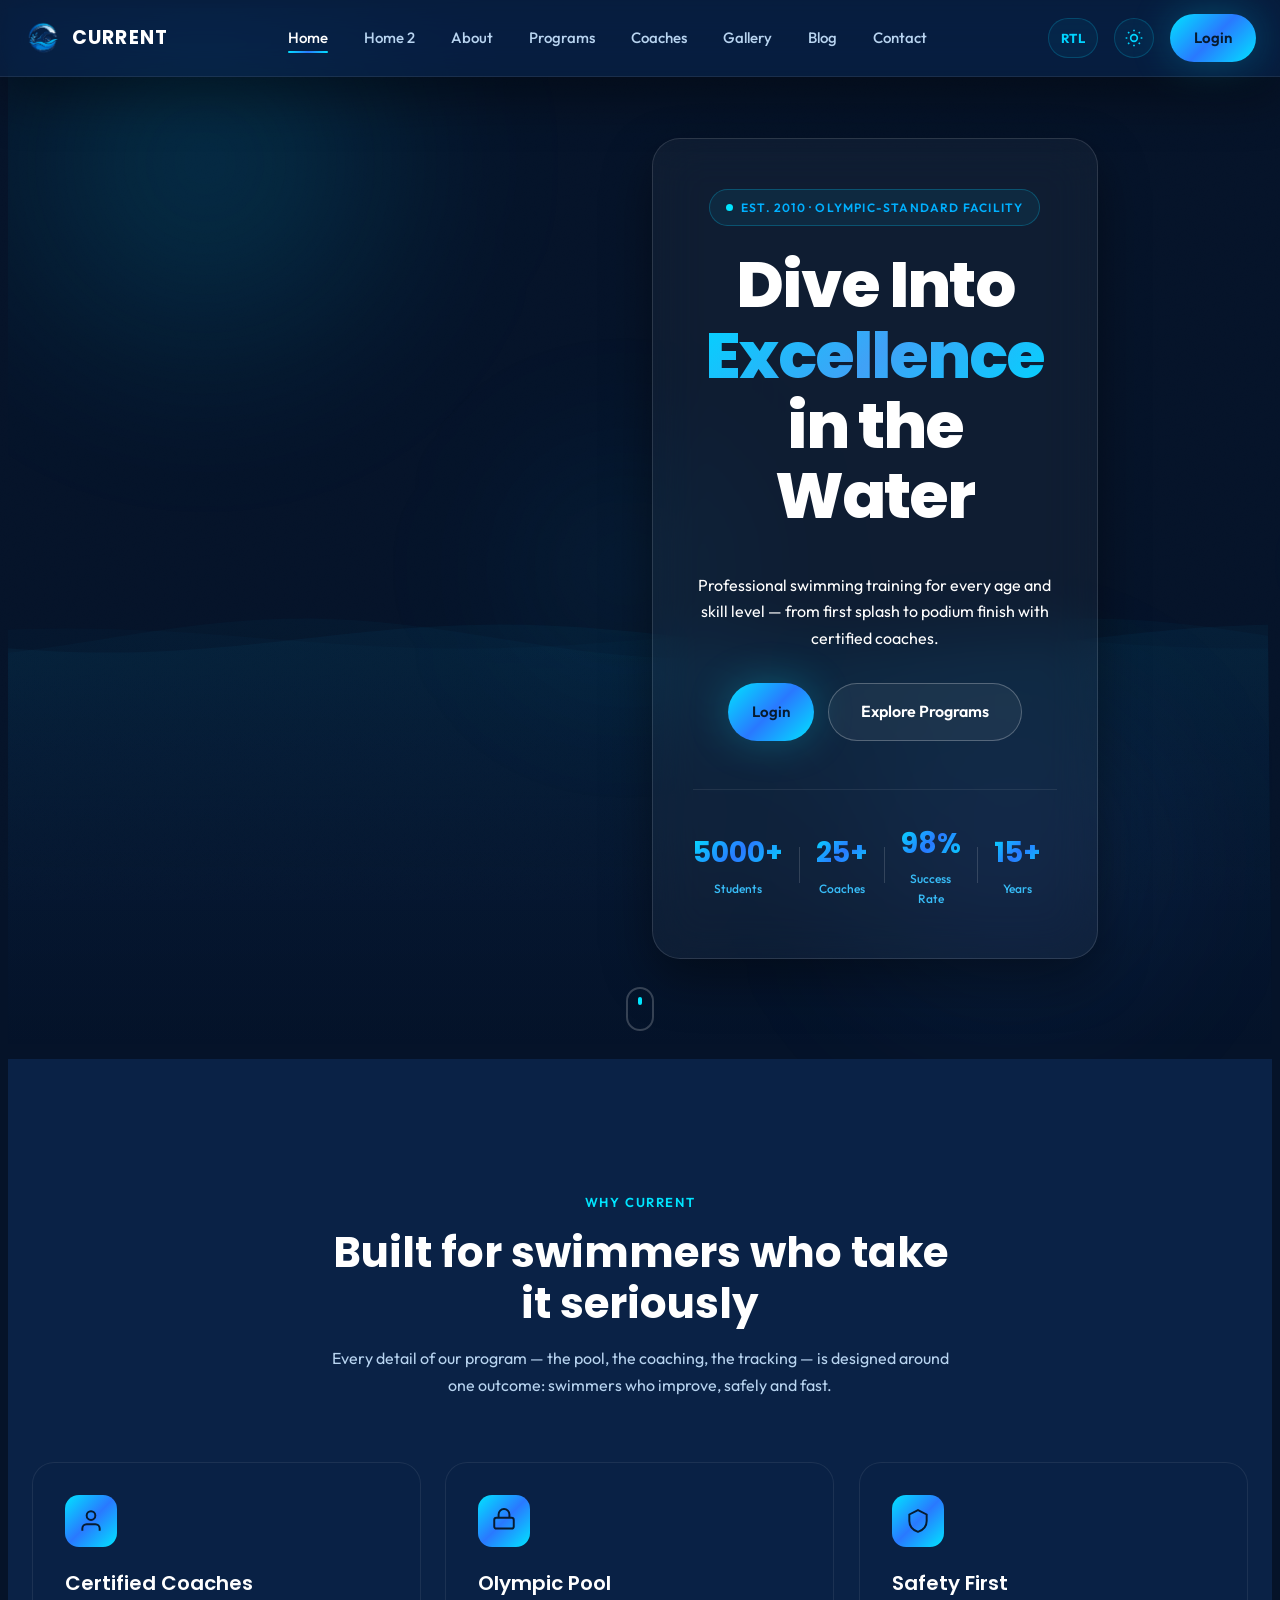
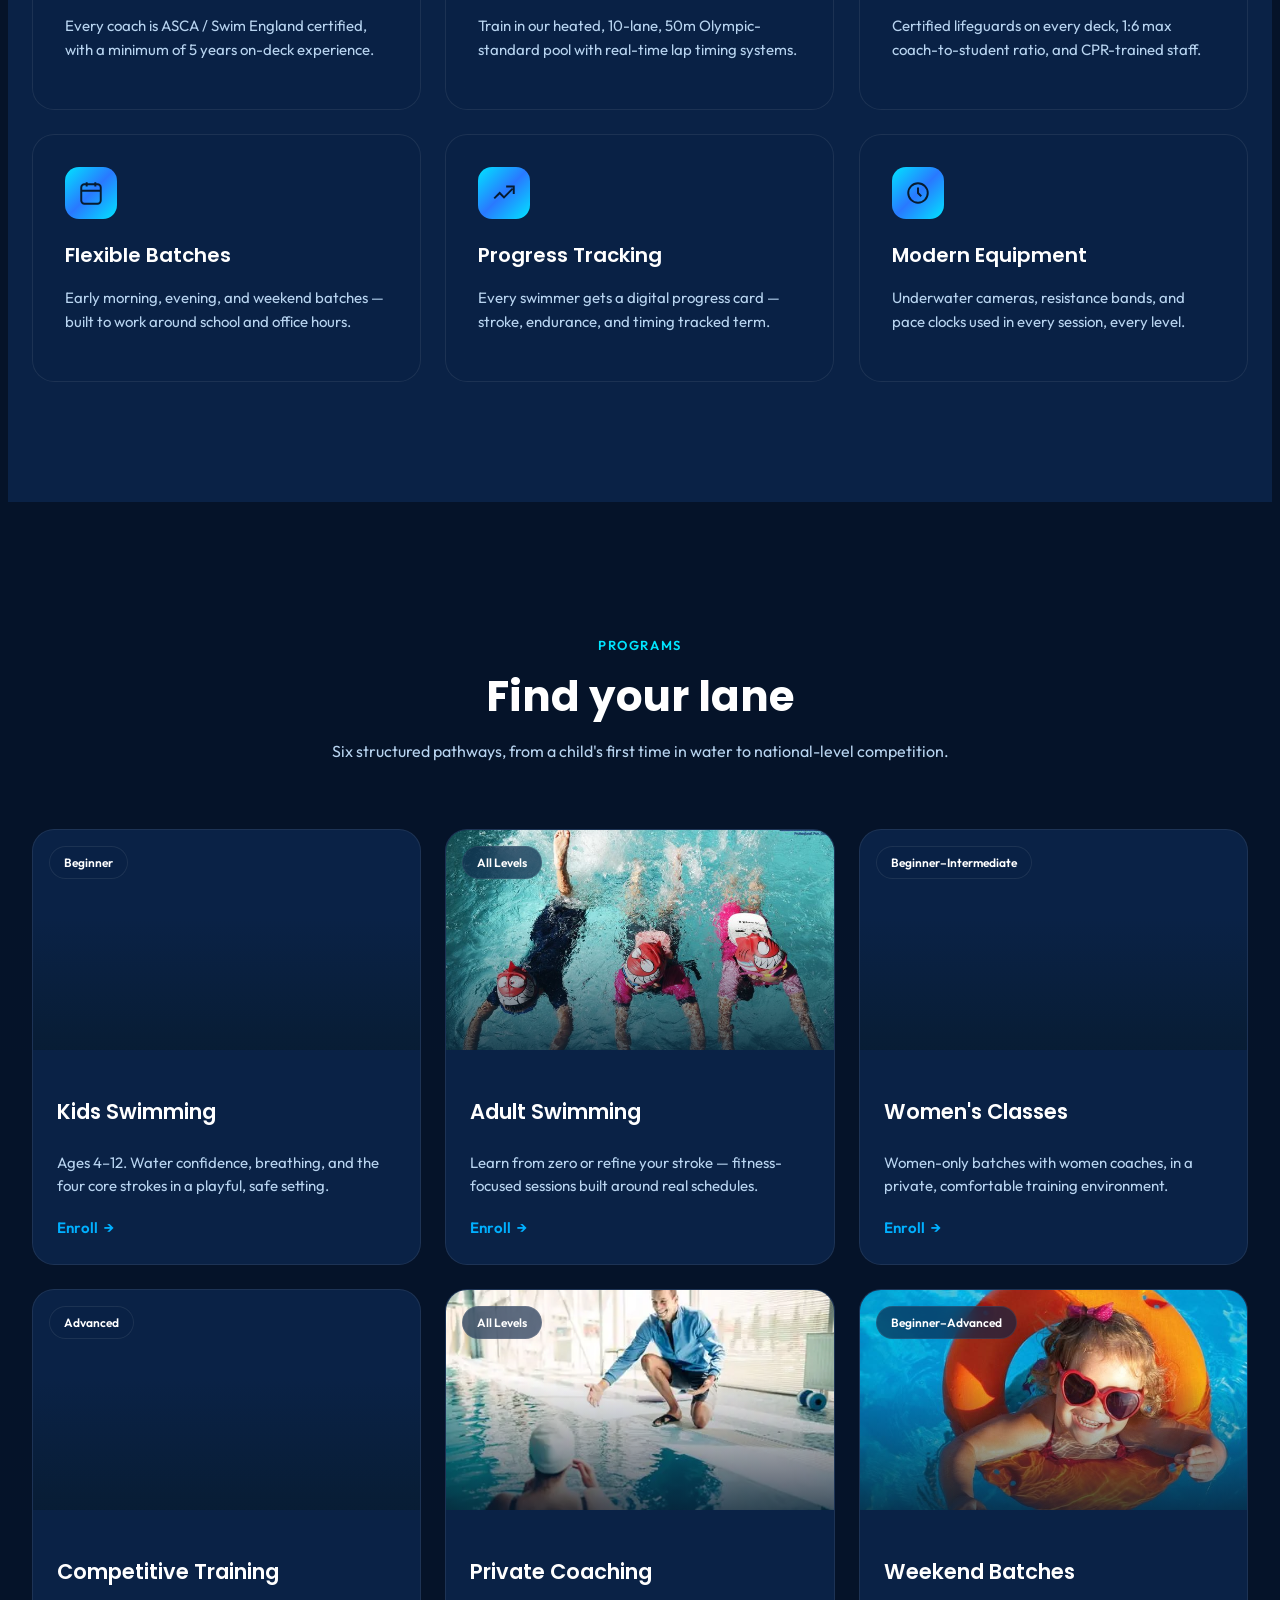
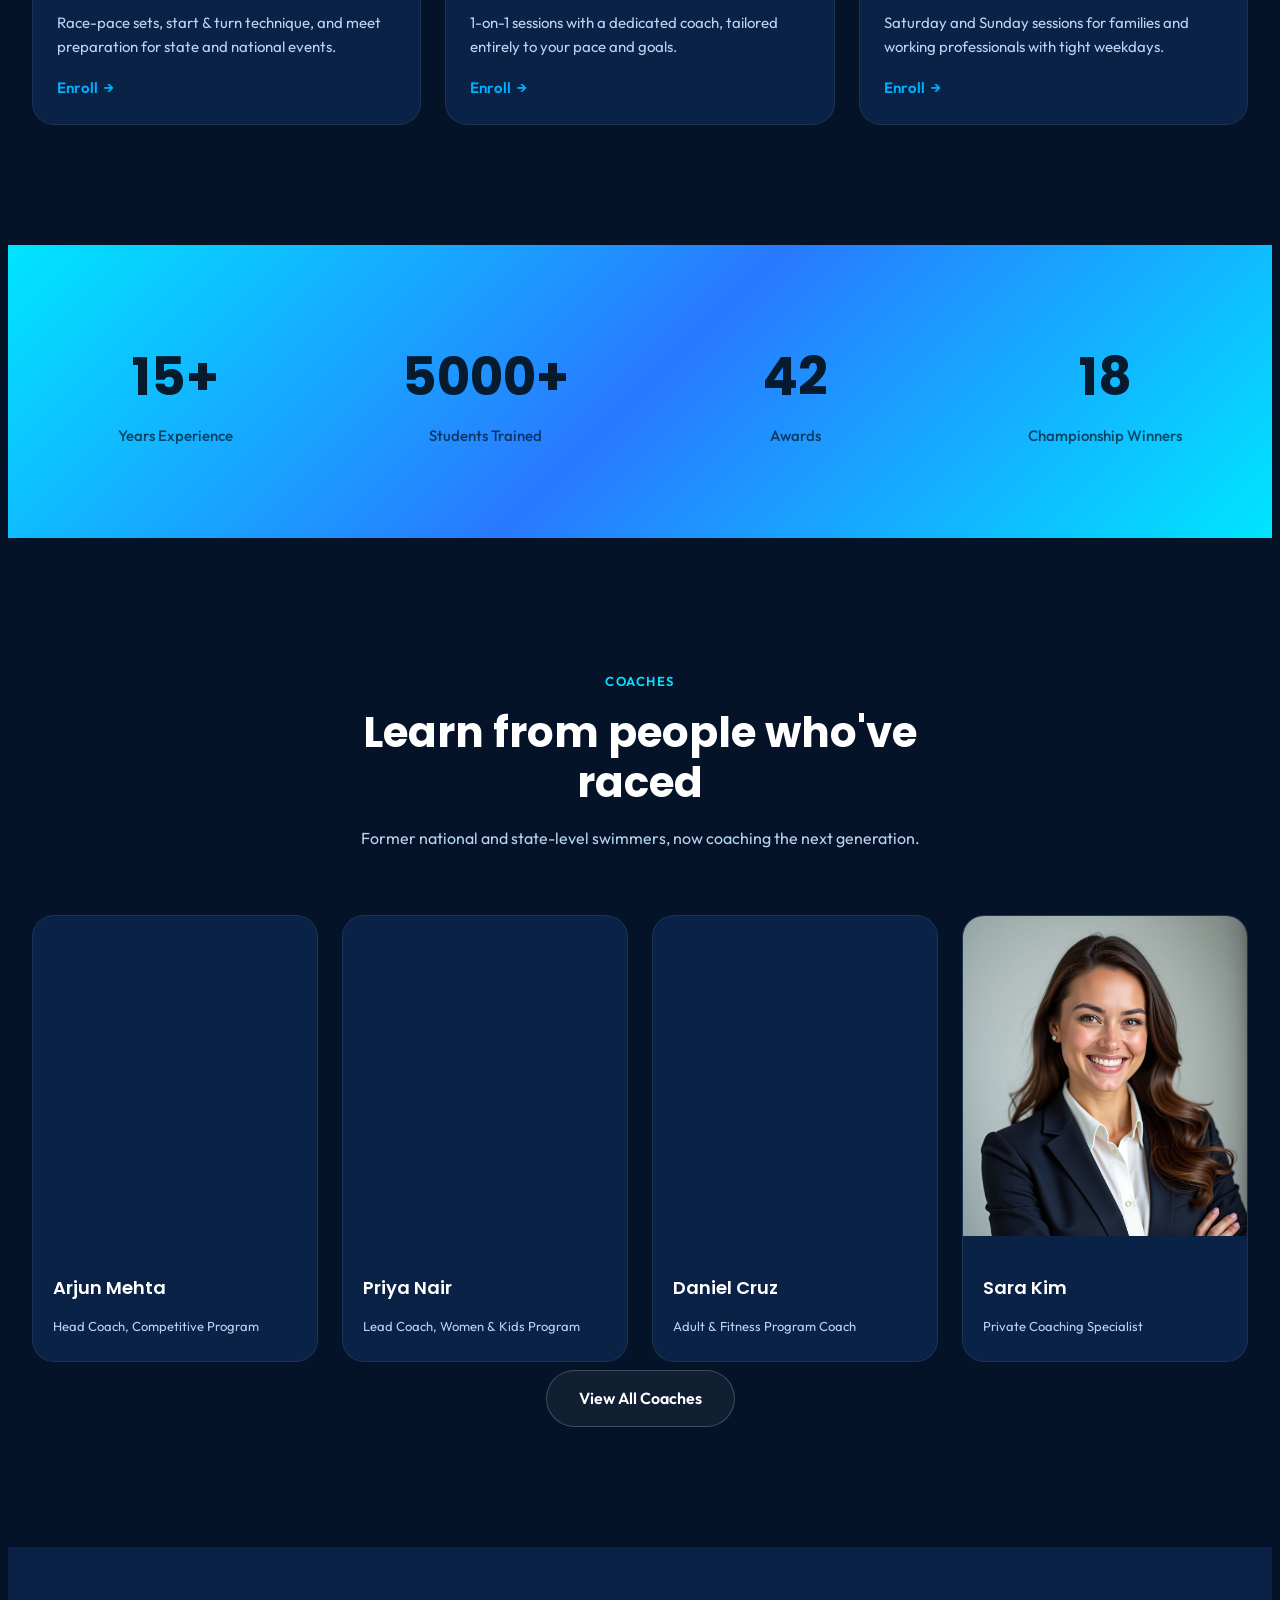
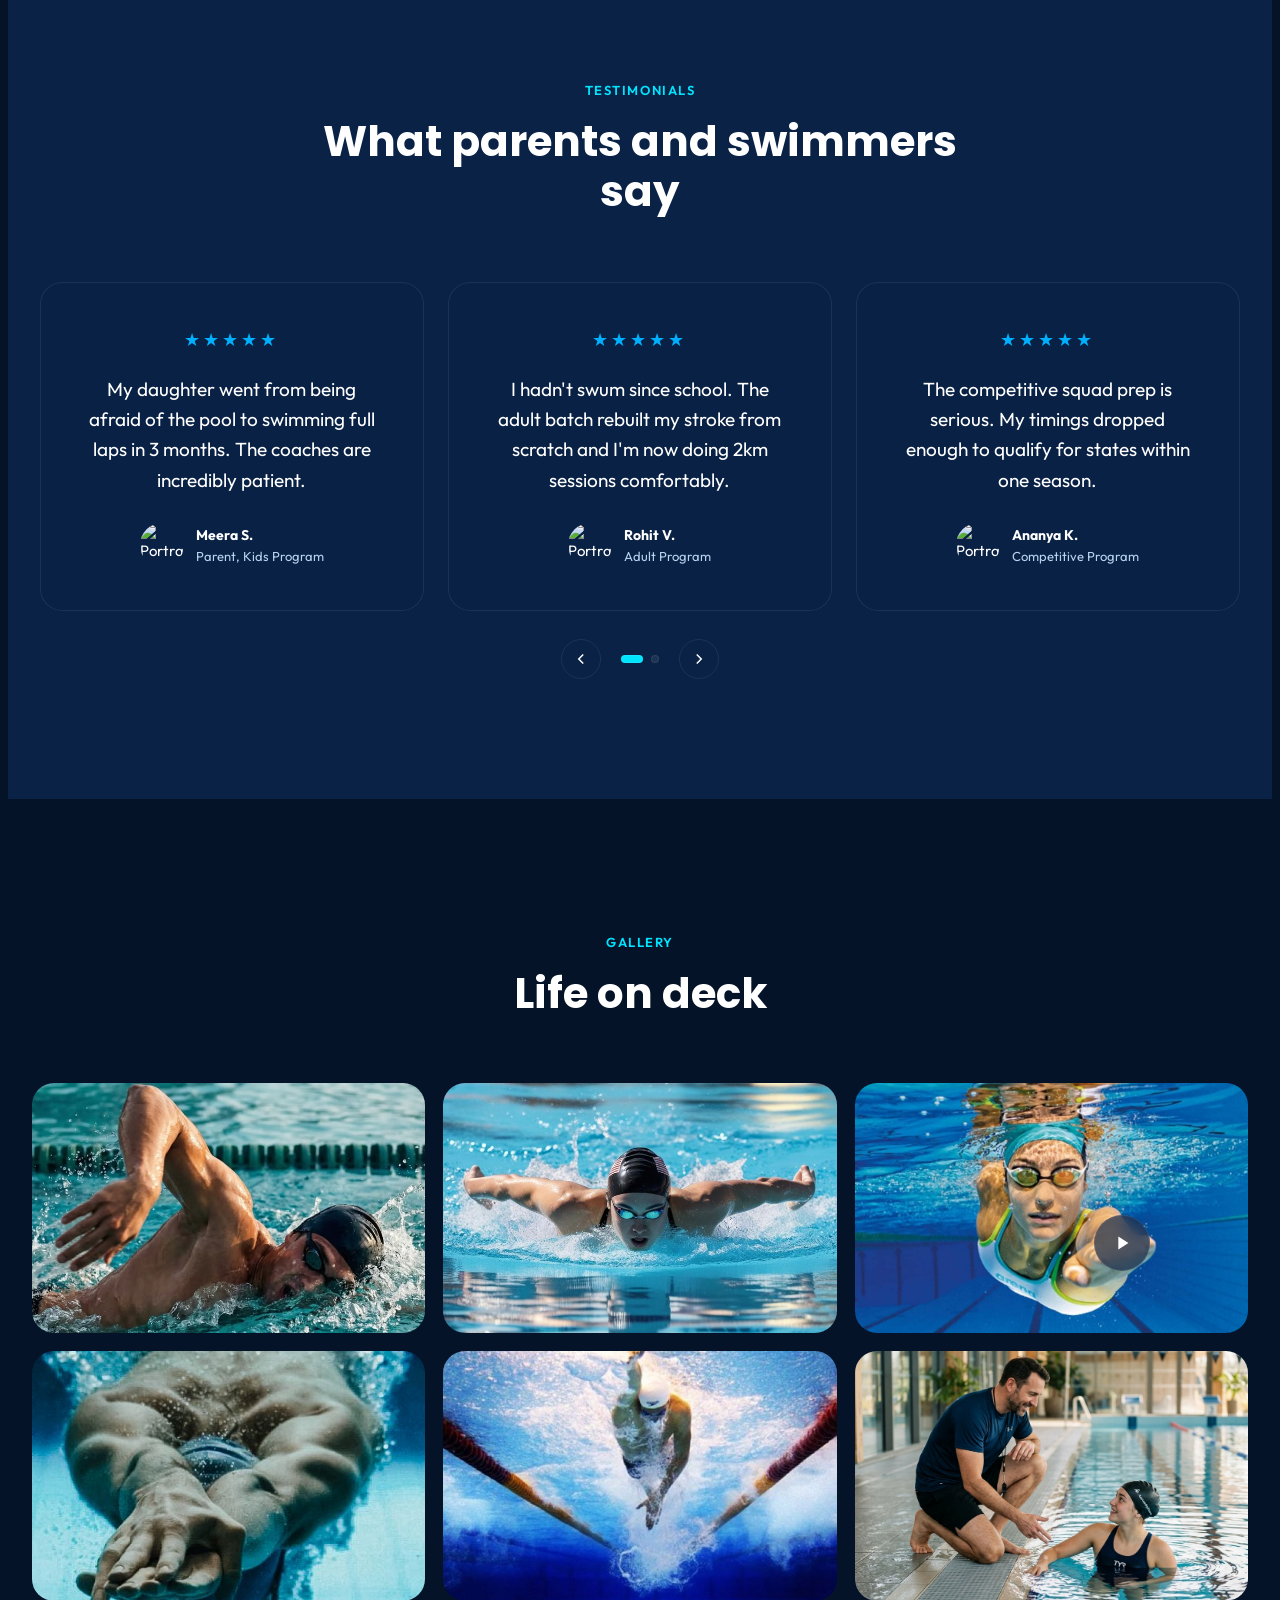
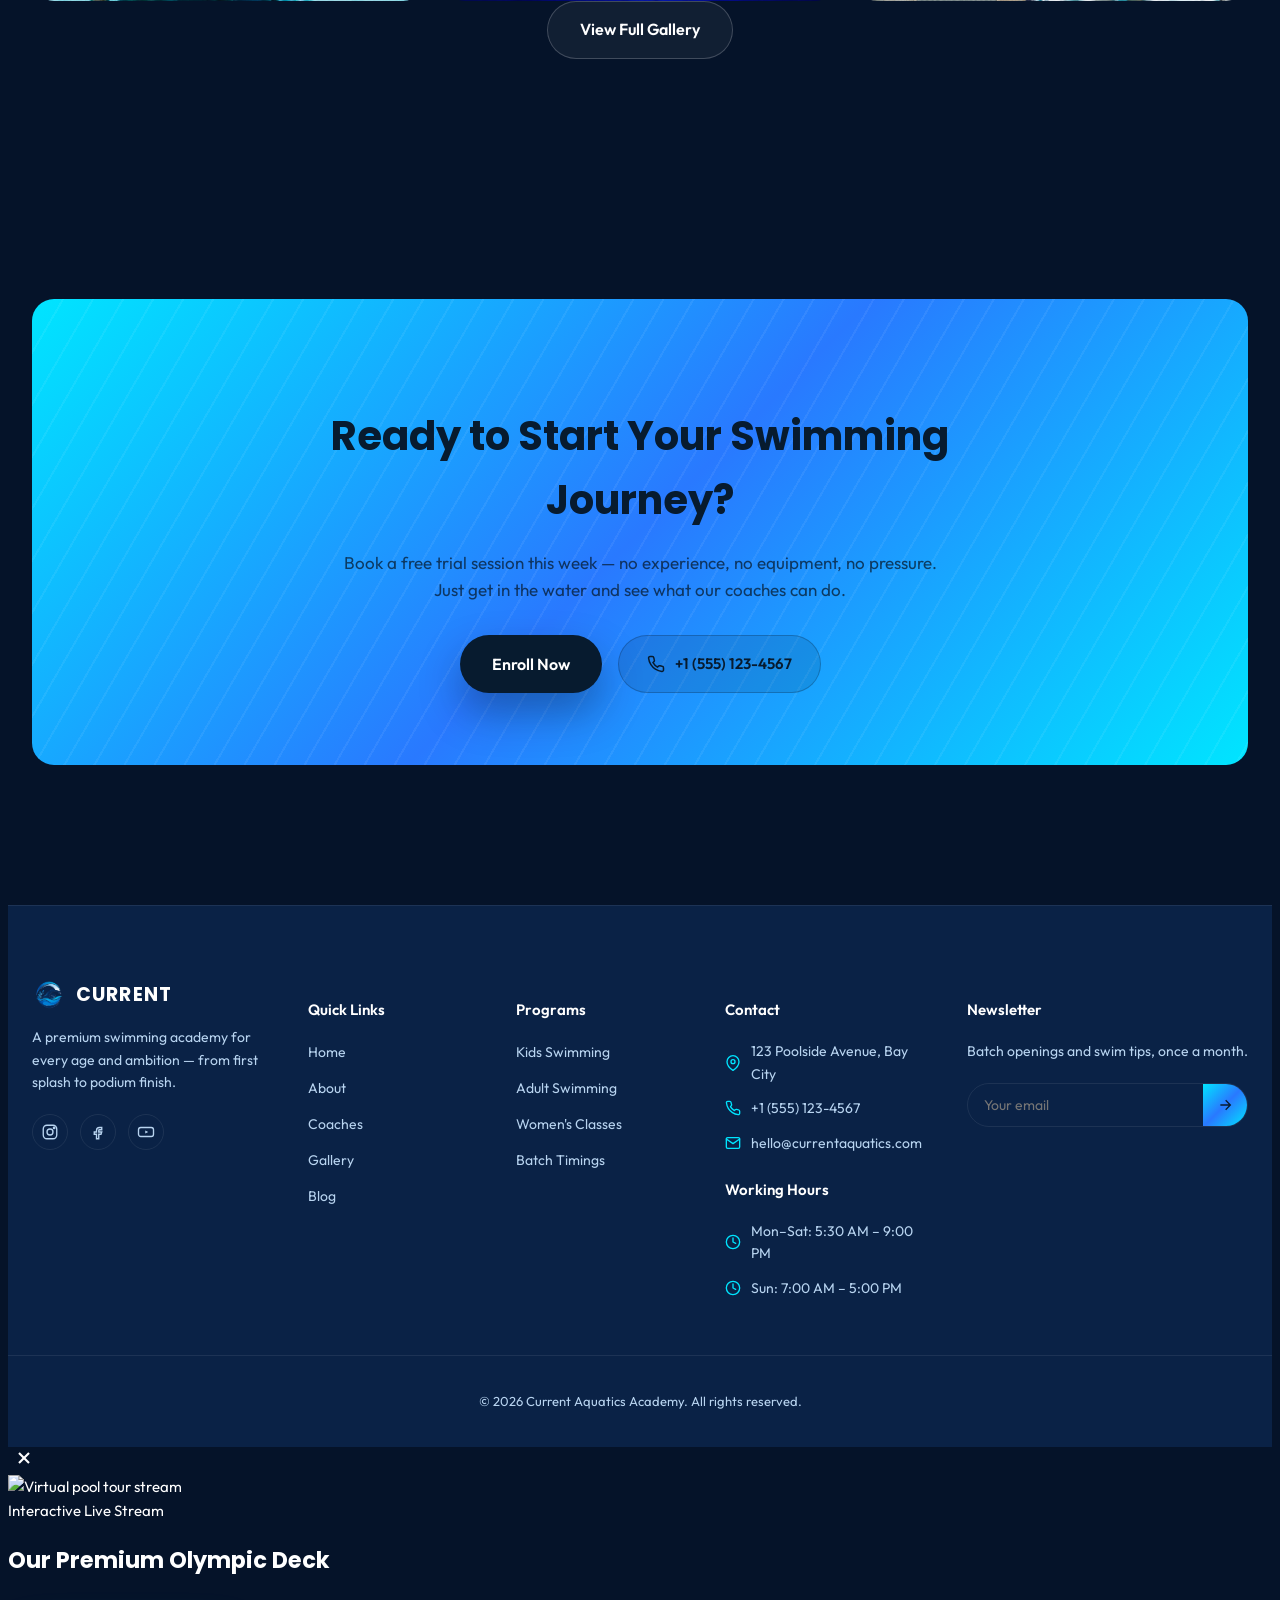
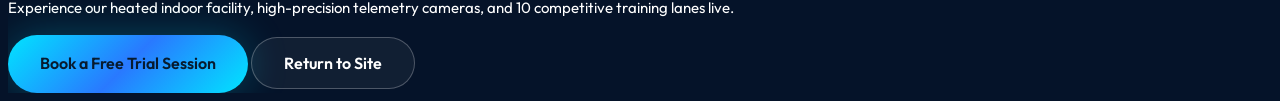
==== commit 7602d138: "ok" ====
--- a/index.html
+++ b/index.html
@@ -330,7 +330,7 @@
               </svg>
             </div>
             <h3>Progress Tracking</h3>
-            <p>Every swimmer gets a digital progress card — stroke, endurance, and timing tracked term over term.</p>
+            <p>Every swimmer gets a digital progress card — stroke, endurance, and timing tracked  term.</p>
           </article>
 
           <article class="why-card tilt-card fade-up">
@@ -836,4 +836,5 @@
   <script src="script.js"></script>
 </body>
 
-</html>+</html>
+
--- a/style.css
+++ b/style.css
@@ -1,40 +1,67 @@
 /* ==========================================================================
-   CURRENT AQUATICS ACADEMY — HOME PAGE STYLES
-   Design system: 22px radius, glassmorphism, gradient accents, wave motifs.
+   CURRENT AQUATICS ACADEMY — STYLESHEET
+   Design system: 22px radius, premium glassmorphism, gradient accents, responsive typography.
    ========================================================================== */
 
 /* ---------- Design Tokens ---------- */
 :root {
-  /* Dark theme (default) */
-  --bg: #071B2F;
-  --bg-2: #0D2E4D;
-  --glass: rgba(18, 55, 95, 0.65);
-  --primary: #00D4FF;
-  --secondary: #3B82F6;
-  --accent: #38BDF8;
-  --grad: linear-gradient(135deg, #00D4FF 0%, #40a1f6 50%, #00D4FF 100%);
+  /* Dark theme (default) - Deep Ocean Luxury */
+  --bg: #051329;
+  --bg-2: #0a2246;
+  --glass: rgba(10, 34, 70, 0.65);
+  --primary: #00E5FF;
+  --secondary: #2979FF;
+  --accent: #00B0FF;
+  --grad: linear-gradient(135deg, #00E5FF 0%, #2979FF 50%, #00E5FF 100%);
   --text: #FFFFFF;
   --text-sub: #B8D4F0;
   --border: rgba(255, 255, 255, 0.08);
-  --glow: 0 0 40px rgba(0, 212, 255, 0.35);
-  --shadow: 0 20px 60px rgba(0, 0, 0, 0.35);
+  --glow: 0 0 40px rgba(0, 229, 255, 0.25);
+  --shadow: 0 20px 50px rgba(0, 0, 0, 0.4);
   --radius: 22px;
   --ease: cubic-bezier(0.22, 1, 0.36, 1);
 }
 
 html.light {
-  --bg: #F6FBFF;
+  /* Light theme - Clear Pool Freshness */
+  --bg: #F4F8FC;
   --bg-2: #FFFFFF;
-  --glass: rgba(255, 255, 255, 0.7);
-  --primary: #0284C7;
-  --secondary: #0EA5E9;
-  --accent: #38BDF8;
-  --grad: linear-gradient(135deg, #0284C7 0%, #0EA5E9 55%, #38BDF8 100%);
-  --text: #0F172A;
-  --text-sub: #334155;
-  --border: #E2E8F0;
-  --glow: 0 0 40px rgba(2, 132, 199, 0.15);
-  --shadow: 0 20px 50px rgba(15, 23, 42, 0.08);
+  --glass: rgba(255, 255, 255, 0.75);
+  --primary: #0077C2;
+  --secondary: #005b9f;
+  --accent: #00b0ff;
+  --grad: linear-gradient(135deg, #0077C2 0%, #00b0ff 100%);
+  --text: #0B1E36;
+  --text-sub: #4B6584;
+  --border: rgba(11, 30, 54, 0.08);
+  --glow: 0 0 40px rgba(0, 119, 194, 0.12);
+  --shadow: 0 20px 40px rgba(11, 30, 54, 0.05);
+}
+
+/* Custom Scrollbar for Premium Feel */
+::-webkit-scrollbar {
+  width: 8px;
+  height: 8px;
+}
+::-webkit-scrollbar-track {
+  background: var(--bg);
+}
+::-webkit-scrollbar-thumb {
+  background: var(--bg-2);
+  border-radius: 4px;
+  border: 1px solid var(--border);
+}
+::-webkit-scrollbar-thumb:hover {
+  background: var(--primary);
+}
+
+/* Premium Glassmorphic Container */
+.glass-premium {
+  background: var(--glass);
+  border: 1px solid var(--border);
+  backdrop-filter: blur(16px) saturate(180%);
+  -webkit-backdrop-filter: blur(16px) saturate(180%);
+  box-shadow: var(--shadow);
 }
 
 * {
@@ -1866,7 +1893,7 @@
 
 .section-sub {
   color: var(--text-sub);
-  font-size: 17px;
+  font-size: 20px;
   line-height: 1.6;
 }
 
@@ -2237,8 +2264,9 @@
 
 .testimonial-carousel {
   position: relative;
-  max-width: 760px;
+  max-width: 1200px; /* Expands to fit 3 cards on desktop */
   margin: 0 auto;
+  overflow: hidden; /* Hides overflowing cards on all screens */
 }
 
 .testimonial-track {
@@ -2247,16 +2275,39 @@
 }
 
 .testimonial-card {
-  flex: 0 0 100%;
+  flex: 0 0 100%; /* Default for mobile */
   background: var(--glass);
-  border-left: 12px solid transparent;
-  border-right: 12px solid transparent;
-  background-clip: padding-box;
   box-shadow: inset 0 0 0 1px var(--border);
   border-radius: var(--radius);
   padding: 44px;
   backdrop-filter: blur(14px);
   text-align: center;
+  transition: transform 0.4s var(--ease);
+}
+
+/* Responsive testimonial card widths */
+@media (min-width: 1025px) {
+  .testimonial-card {
+    flex: 0 0 calc(33.333% - 16px) !important;
+  }
+  .testimonial-track {
+    gap: 24px !important;
+  }
+}
+
+@media (max-width: 1024px) and (min-width: 769px) {
+  .testimonial-card {
+    flex: 0 0 calc(50% - 12px) !important;
+  }
+  .testimonial-track {
+    gap: 24px !important;
+  }
+}
+
+@media (max-width: 768px) {
+  .testimonial-card {
+    flex: 0 0 100% !important;
+  }
 }
 
 .stars {
@@ -4370,6 +4421,10 @@
     justify-content: flex-start !important;
     -webkit-overflow-scrolling: touch !important;
     scrollbar-width: none !important;
+  }
+
+  .batch-table-wrap {
+    overflow-x: auto !important;
   }
 
   .batch-tabs::-webkit-scrollbar {
@@ -4453,8 +4508,7 @@
 }
 
 html.light #elite-testimonials,
-html.light #elite-cta,
-html.light .footer {
+html.light #elite-cta {
   --text: #FFFFFF;
   --text-sub: #B8D4F0;
   --border: rgba(255, 255, 255, 0.08);
@@ -4469,4 +4523,57 @@
 html.light #elite-cta .btn-secondary:hover {
   background: #FFFFFF !important;
   color: #071B2F !important;
+}
+
+/* Standardize hero subheadings and section subheadings across all pages */
+.home-hero-sub,
+.about-hero-sub,
+.programs-hero-sub,
+.coaches-hero-sub,
+.gallery-hero-sub,
+.contact-hero-sub,
+.blog-hero-sub,
+.elite-hero-sub,
+.section-sub {
+  font-size: clamp(16px, 1.25vw, 19px) !important;
+  line-height: 1.65 !important;
+  color: var(--text-sub) !important;
+}
+
+/* Centering and layout rules for hero subheadings */
+.home-hero-sub,
+.about-hero-sub,
+.programs-hero-sub,
+.coaches-hero-sub,
+.gallery-hero-sub,
+.contact-hero-sub,
+.blog-hero-sub,
+.elite-hero-sub {
+  max-width: 640px !important;
+  margin-left: auto !important;
+  margin-right: auto !important;
+  margin-bottom: 32px !important;
+}
+
+/* Global Font Settings (Clean hierarchy) */
+html {
+  font-size: 16px;
+}
+body {
+  font-size: 15px;
+  line-height: 1.6;
+}
+
+/* Standardize hero title font sizes across all pages */
+.home-hero-title,
+.about-hero-title,
+.programs-hero-title,
+.coaches-hero-title,
+.gallery-hero-title,
+.contact-hero-title,
+.blog-hero-title {
+  font-size: clamp(38px, 5vw, 76px) !important;
+  font-weight: 800 !important;
+  line-height: 1.1 !important;
+  letter-spacing: -0.03em !important;
 }
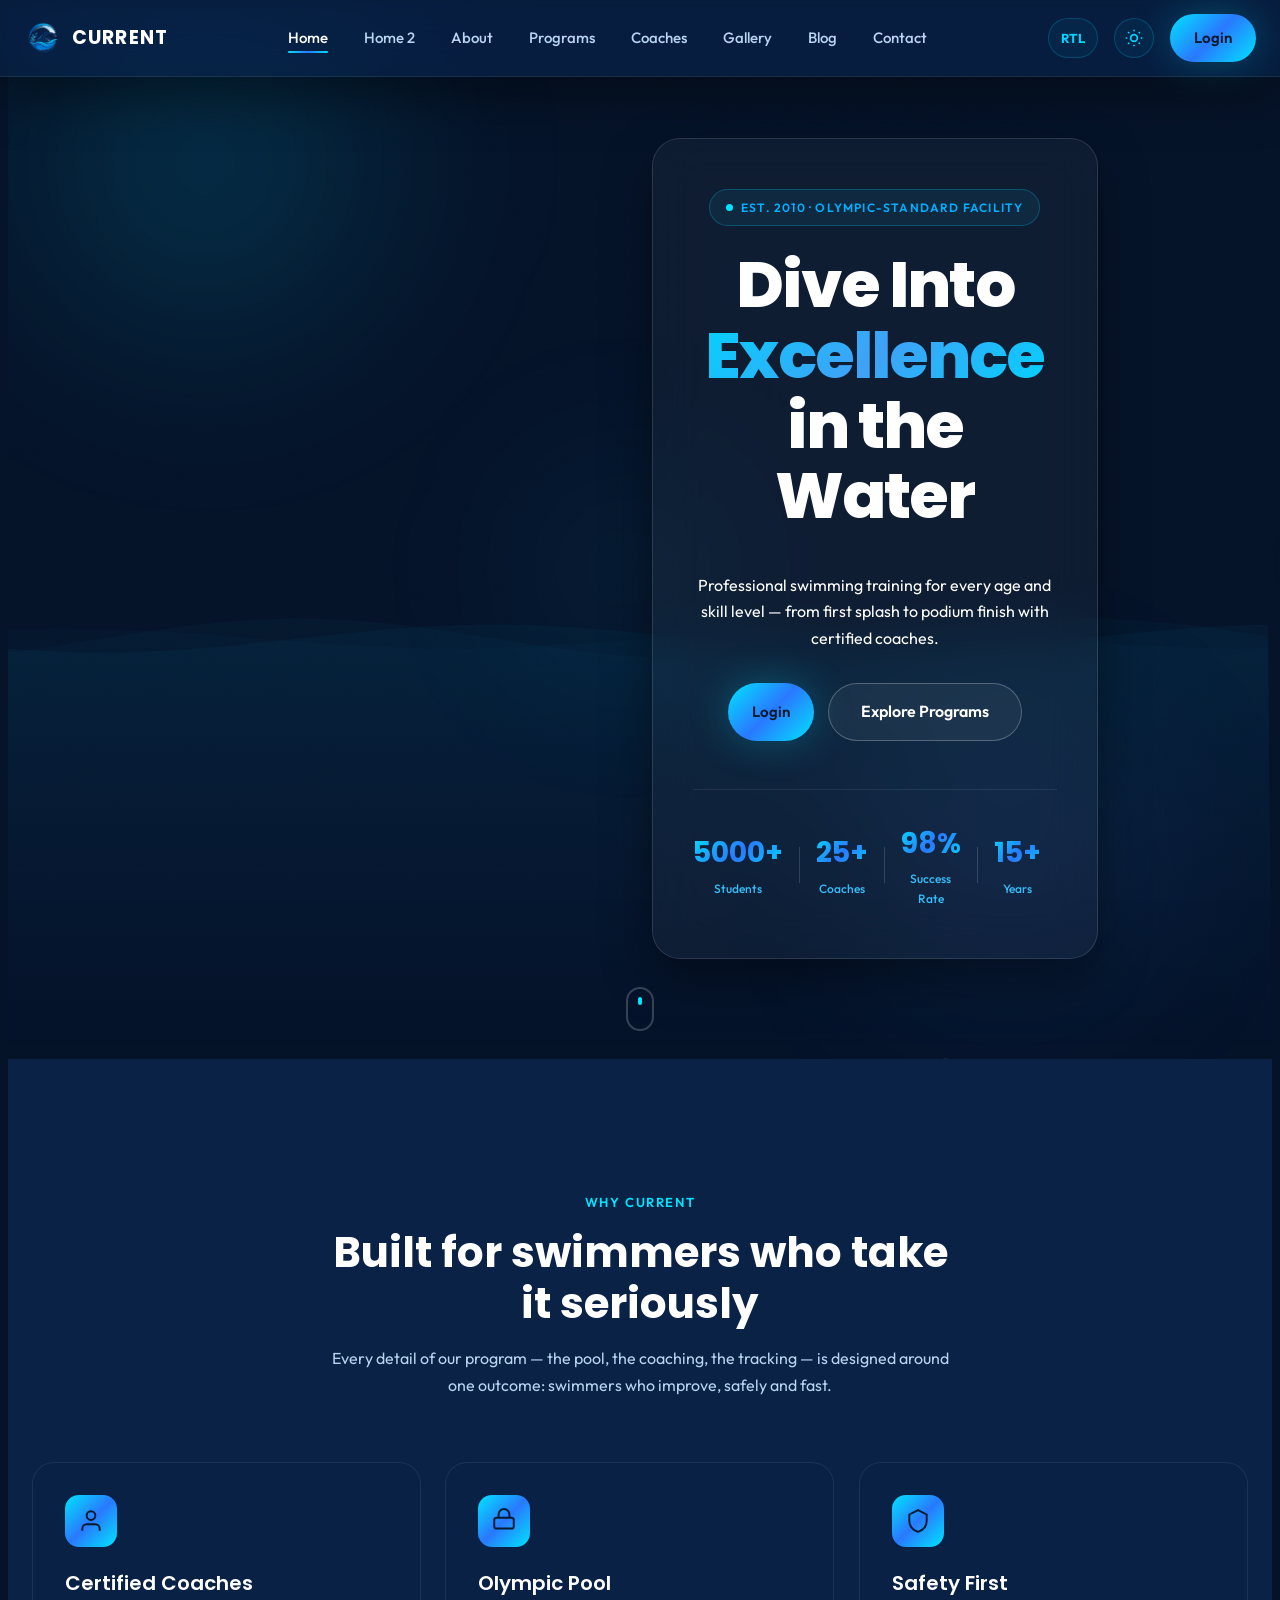
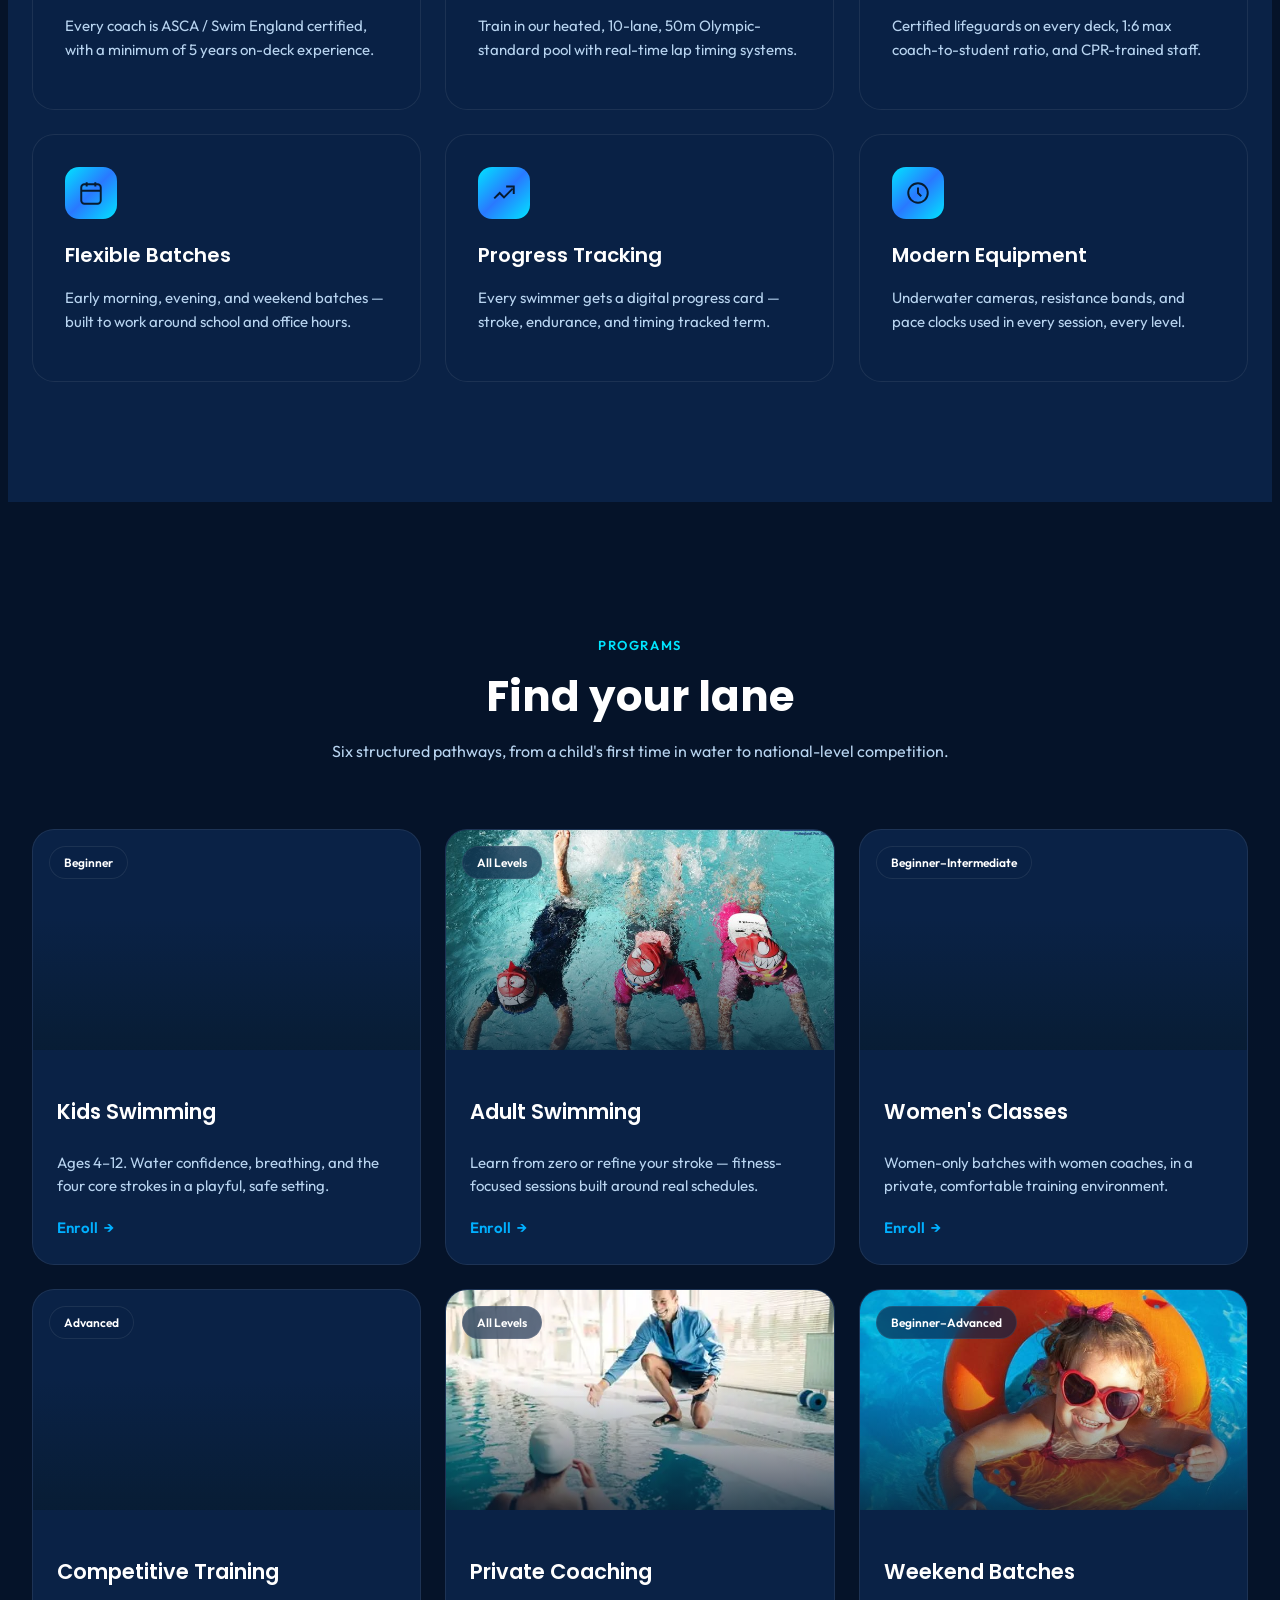
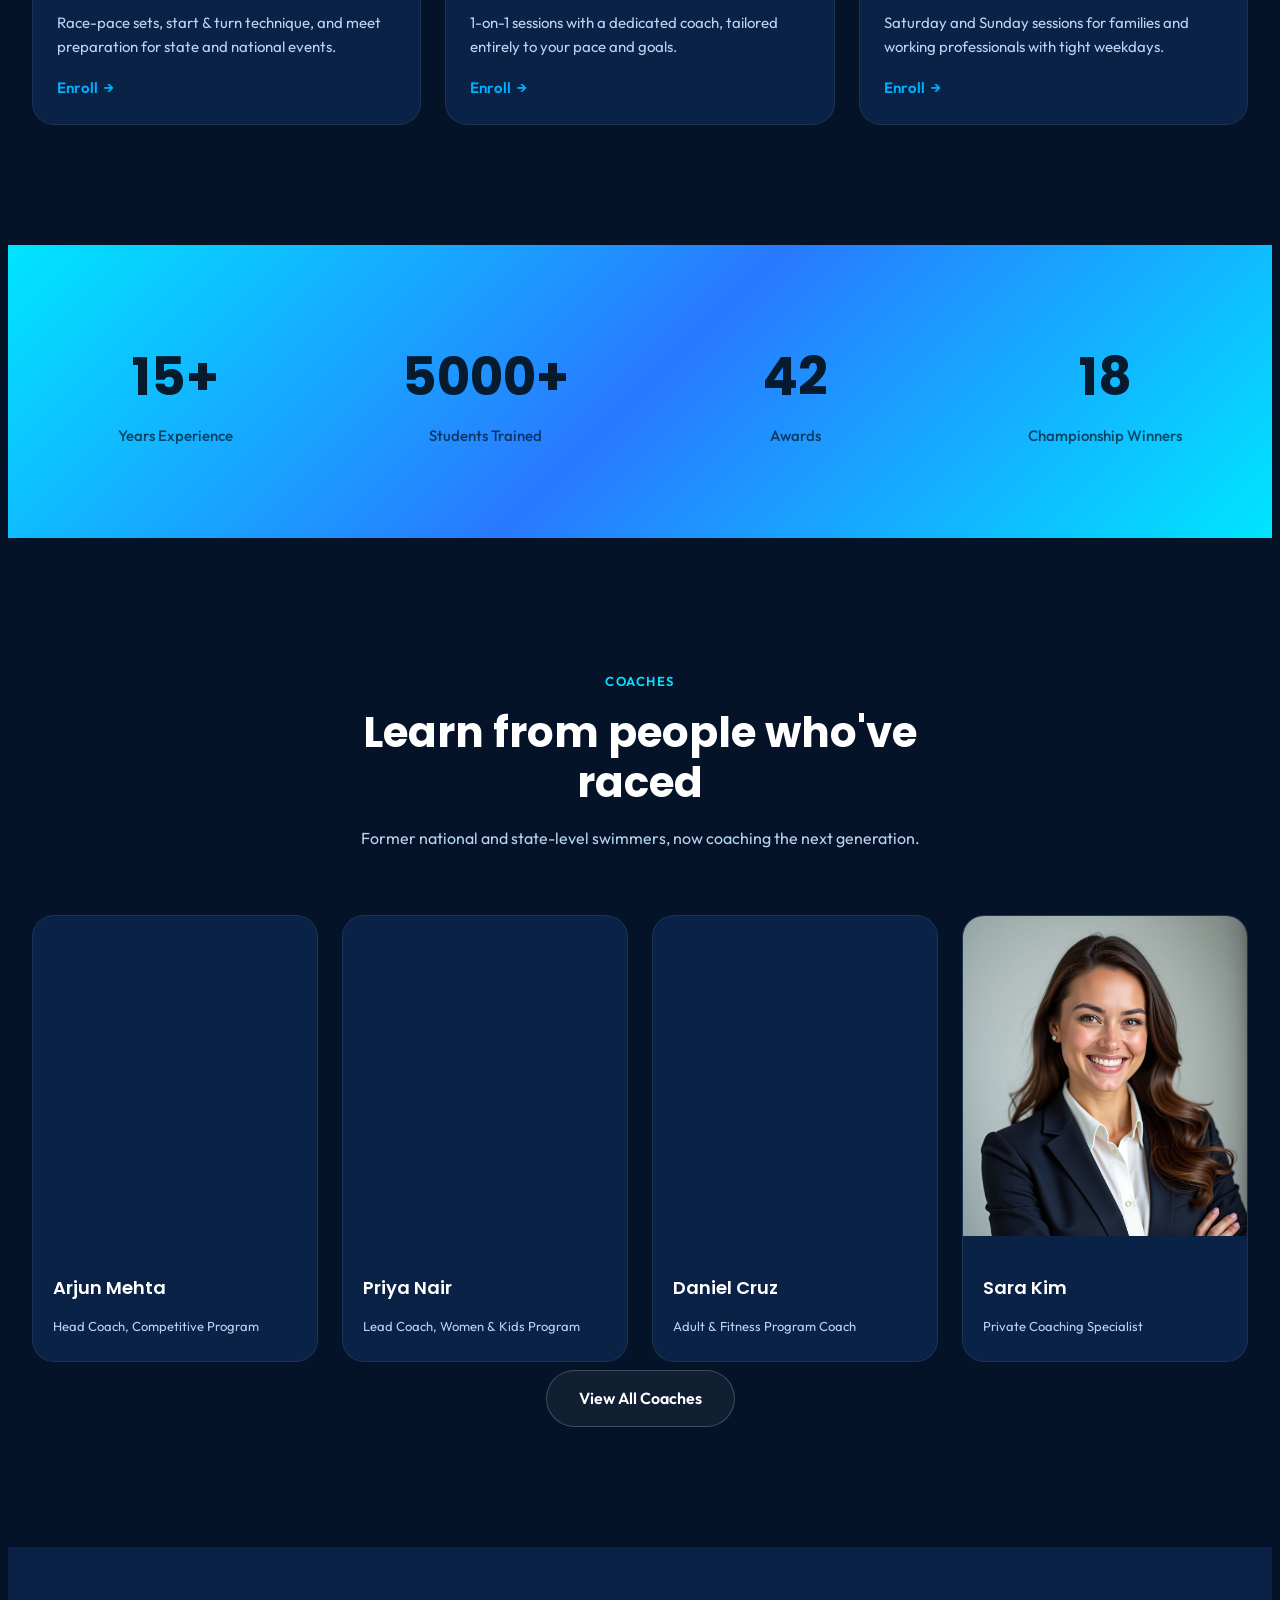
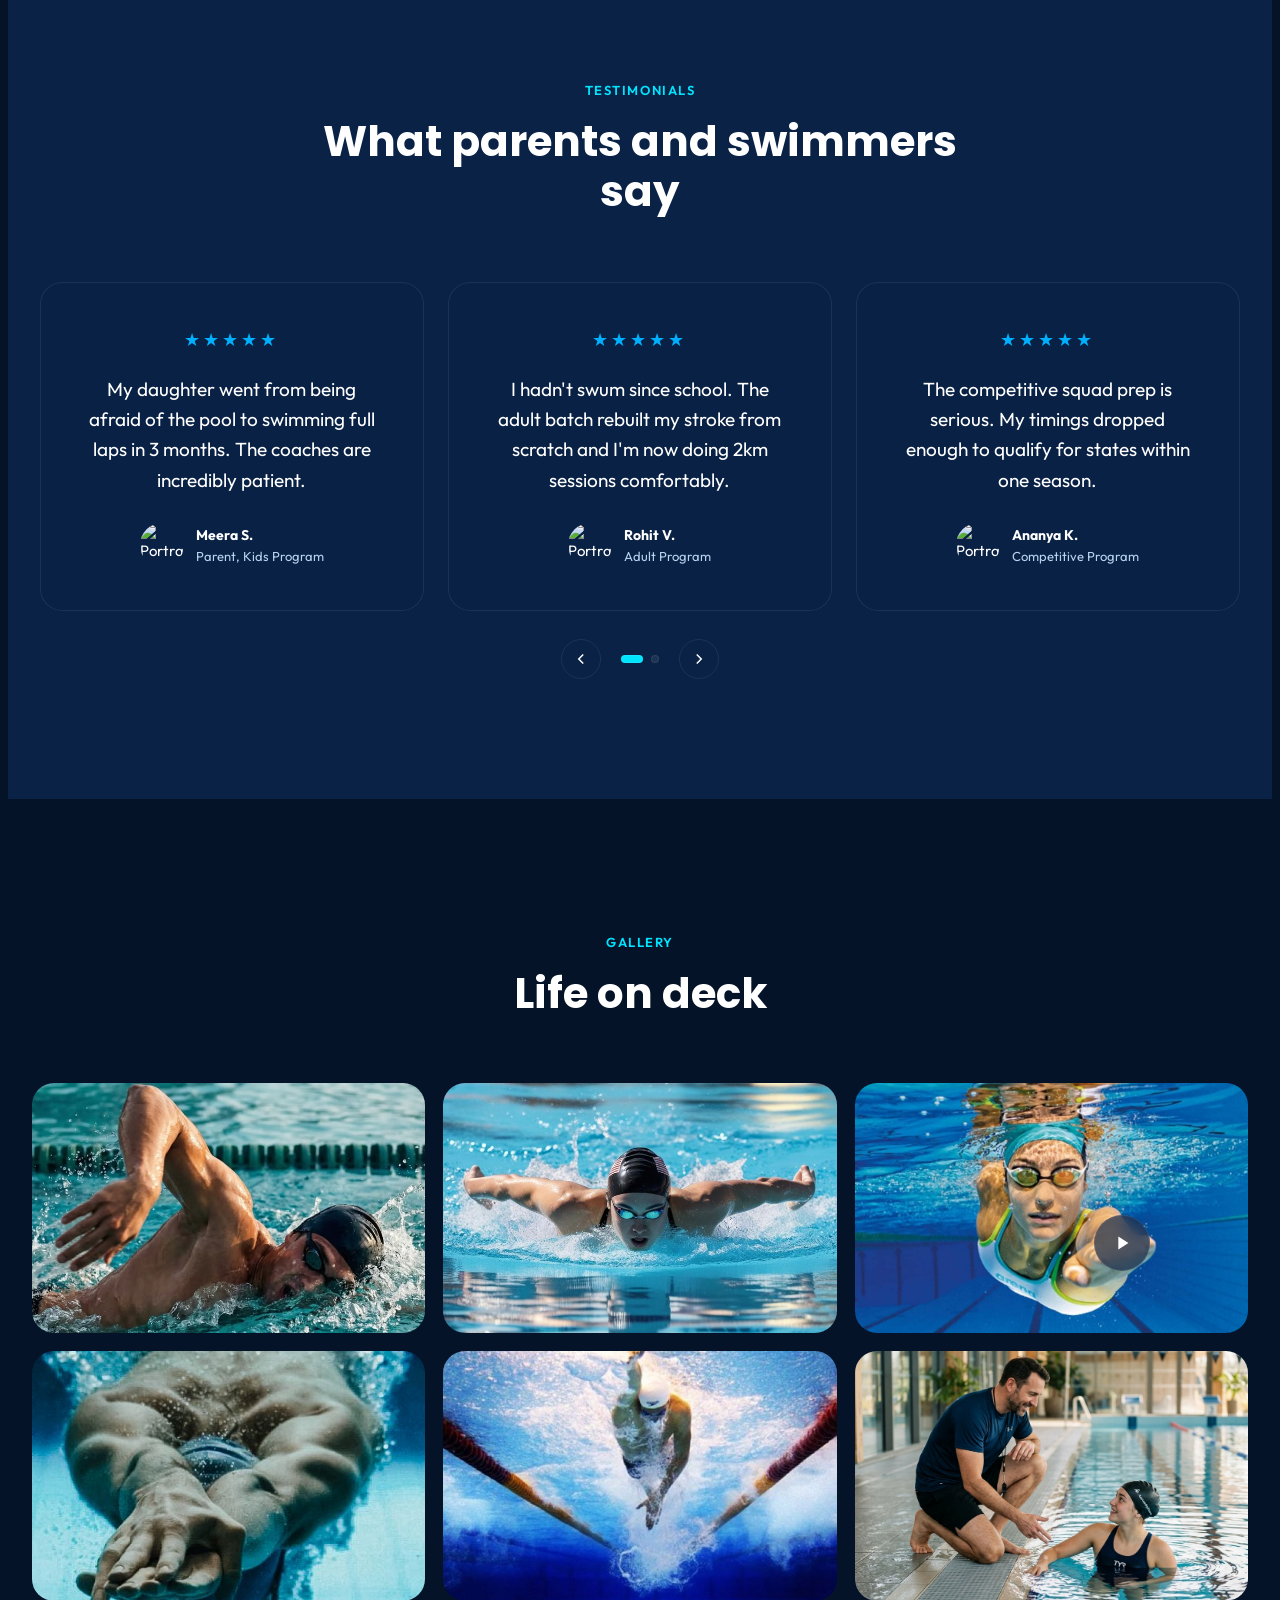
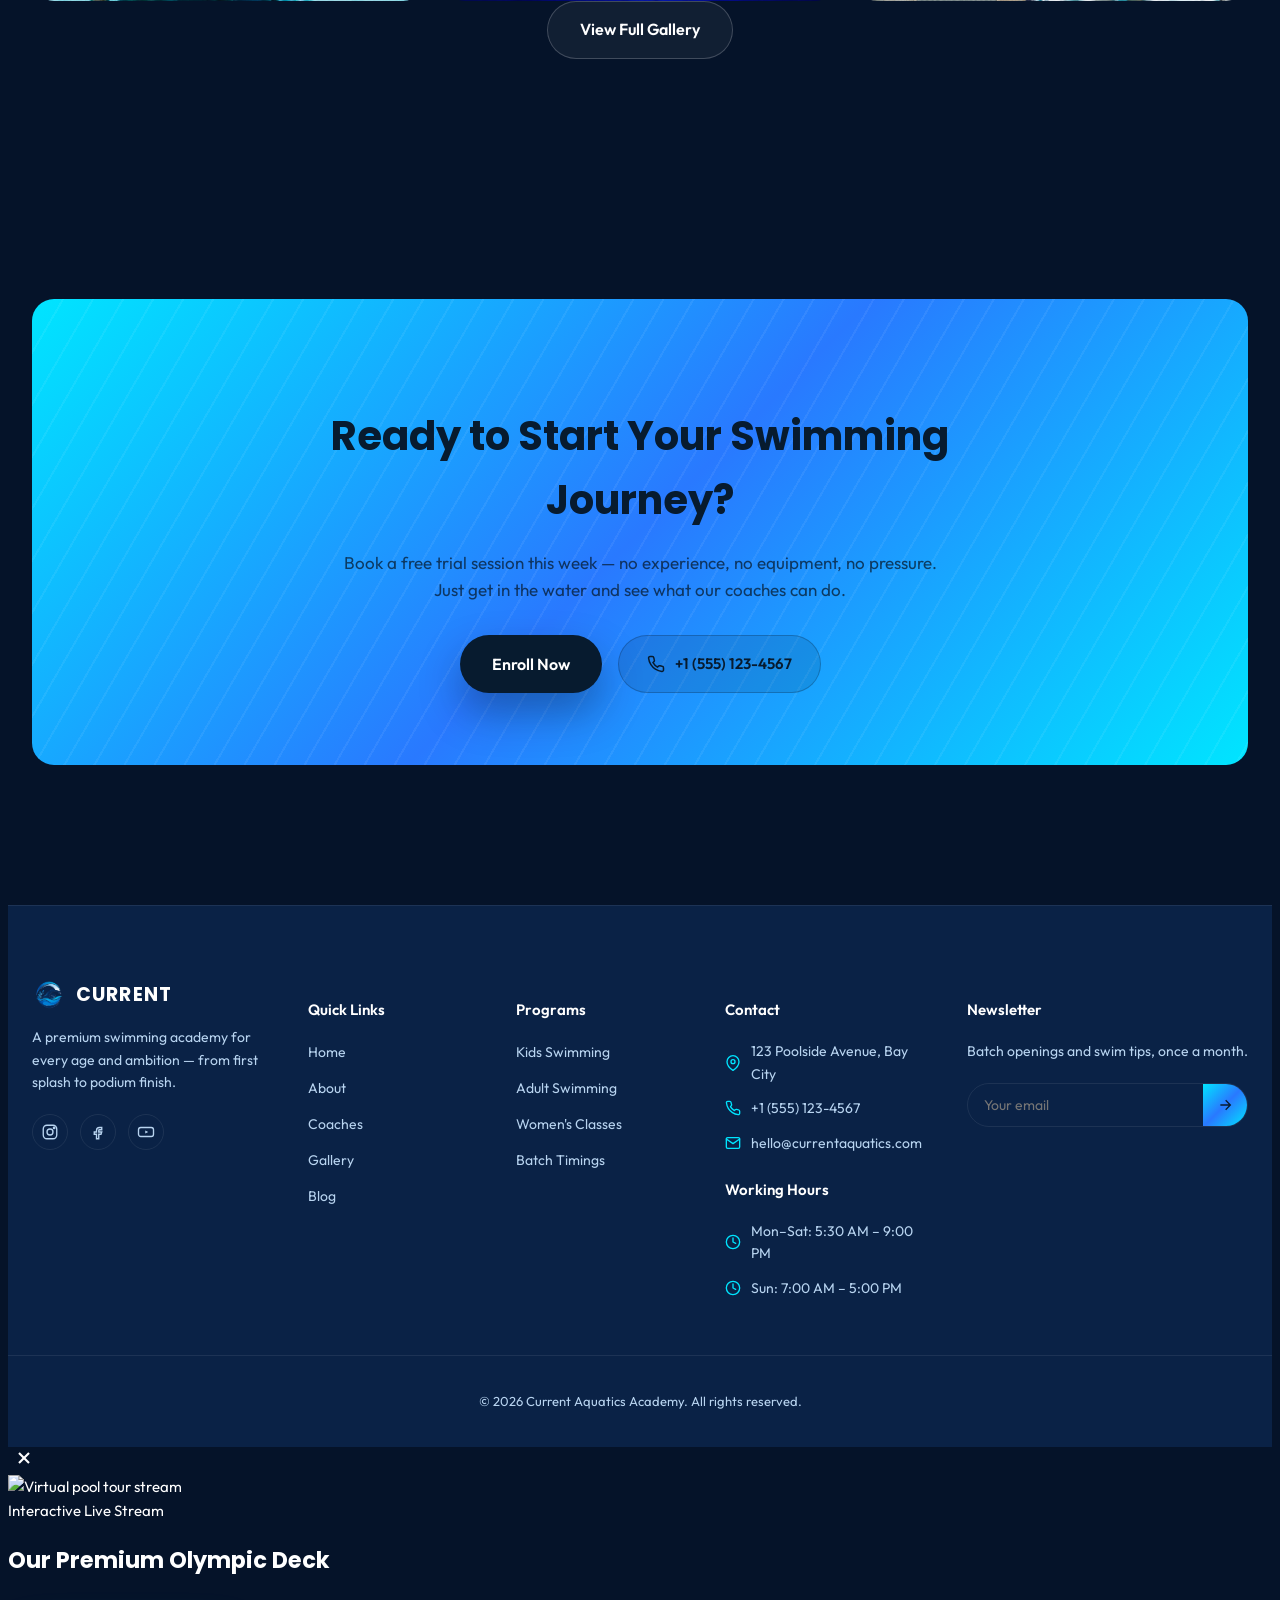
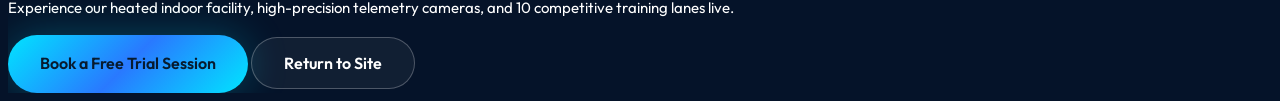
==== commit dd448f13: "ok" ====
--- a/index.html
+++ b/index.html
@@ -1,5 +1,5 @@
 <!DOCTYPE html>
-<html lang="en">
+<html lang="en" class="dark">
 
 <head>
   <meta charset="UTF-8" />
@@ -646,7 +646,7 @@
           </div>
         </div>
 
-        <div class="text-center fade-up">
+        <div class="text-center fade-up mt-12">
           <a href="#gallery" class="btn-secondary magnetic">View Full Gallery</a>
         </div>
       </div>
--- a/style.css
+++ b/style.css
@@ -4507,22 +4507,31 @@
   background: rgba(7, 27, 47, 0.15) !important;
 }
 
-html.light #elite-testimonials,
-html.light #elite-cta {
-  --text: #FFFFFF;
-  --text-sub: #B8D4F0;
-  --border: rgba(255, 255, 255, 0.08);
-  --glass: rgba(18, 55, 95, 0.65);
-}
-
-html.light #elite-cta .btn-secondary {
-  border-color: rgba(255, 255, 255, 0.25) !important;
-  color: #FFFFFF !important;
-}
-
-html.light #elite-cta .btn-secondary:hover {
-  background: #FFFFFF !important;
-  color: #071B2F !important;
+
+
+/* Center solo safety card on tablet screen widths */
+@media (max-width: 1100px) and (min-width: 641px) {
+  .safety-grid .safety-card:last-child {
+    grid-column: span 2;
+    justify-self: center;
+    max-width: calc(50% - 10px);
+    width: 100%;
+  }
+}
+
+/* Premium Dark Mode Card Hover Glows */
+html:not(.light) .why-card:hover,
+html:not(.light) .program-card:hover,
+html:not(.light) .coach-card:hover,
+html:not(.light) .mvv-card:hover,
+html:not(.light) .facility-card:hover,
+html:not(.light) .safety-card:hover,
+html:not(.light) .chamber-card:hover,
+html:not(.light) .faq-card:hover,
+html:not(.light) .price-card:hover {
+  transform: translateY(-6px) !important;
+  border-color: rgba(0, 229, 255, 0.35) !important;
+  box-shadow: 0 20px 40px rgba(0, 0, 0, 0.45), 0 0 30px rgba(0, 229, 255, 0.15) !important;
 }
 
 /* Standardize hero subheadings and section subheadings across all pages */
@@ -4576,4 +4585,12 @@
   font-weight: 800 !important;
   line-height: 1.1 !important;
   letter-spacing: -0.03em !important;
+}
+
+/* Fix stats numbers contrast in dark mode for gallery and blog heroes */
+html:not(.light) .gallery-stat-num,
+html:not(.light) .blog-stat-num {
+  background: none !important;
+  -webkit-text-fill-color: var(--primary) !important;
+  color: var(--primary) !important;
 }
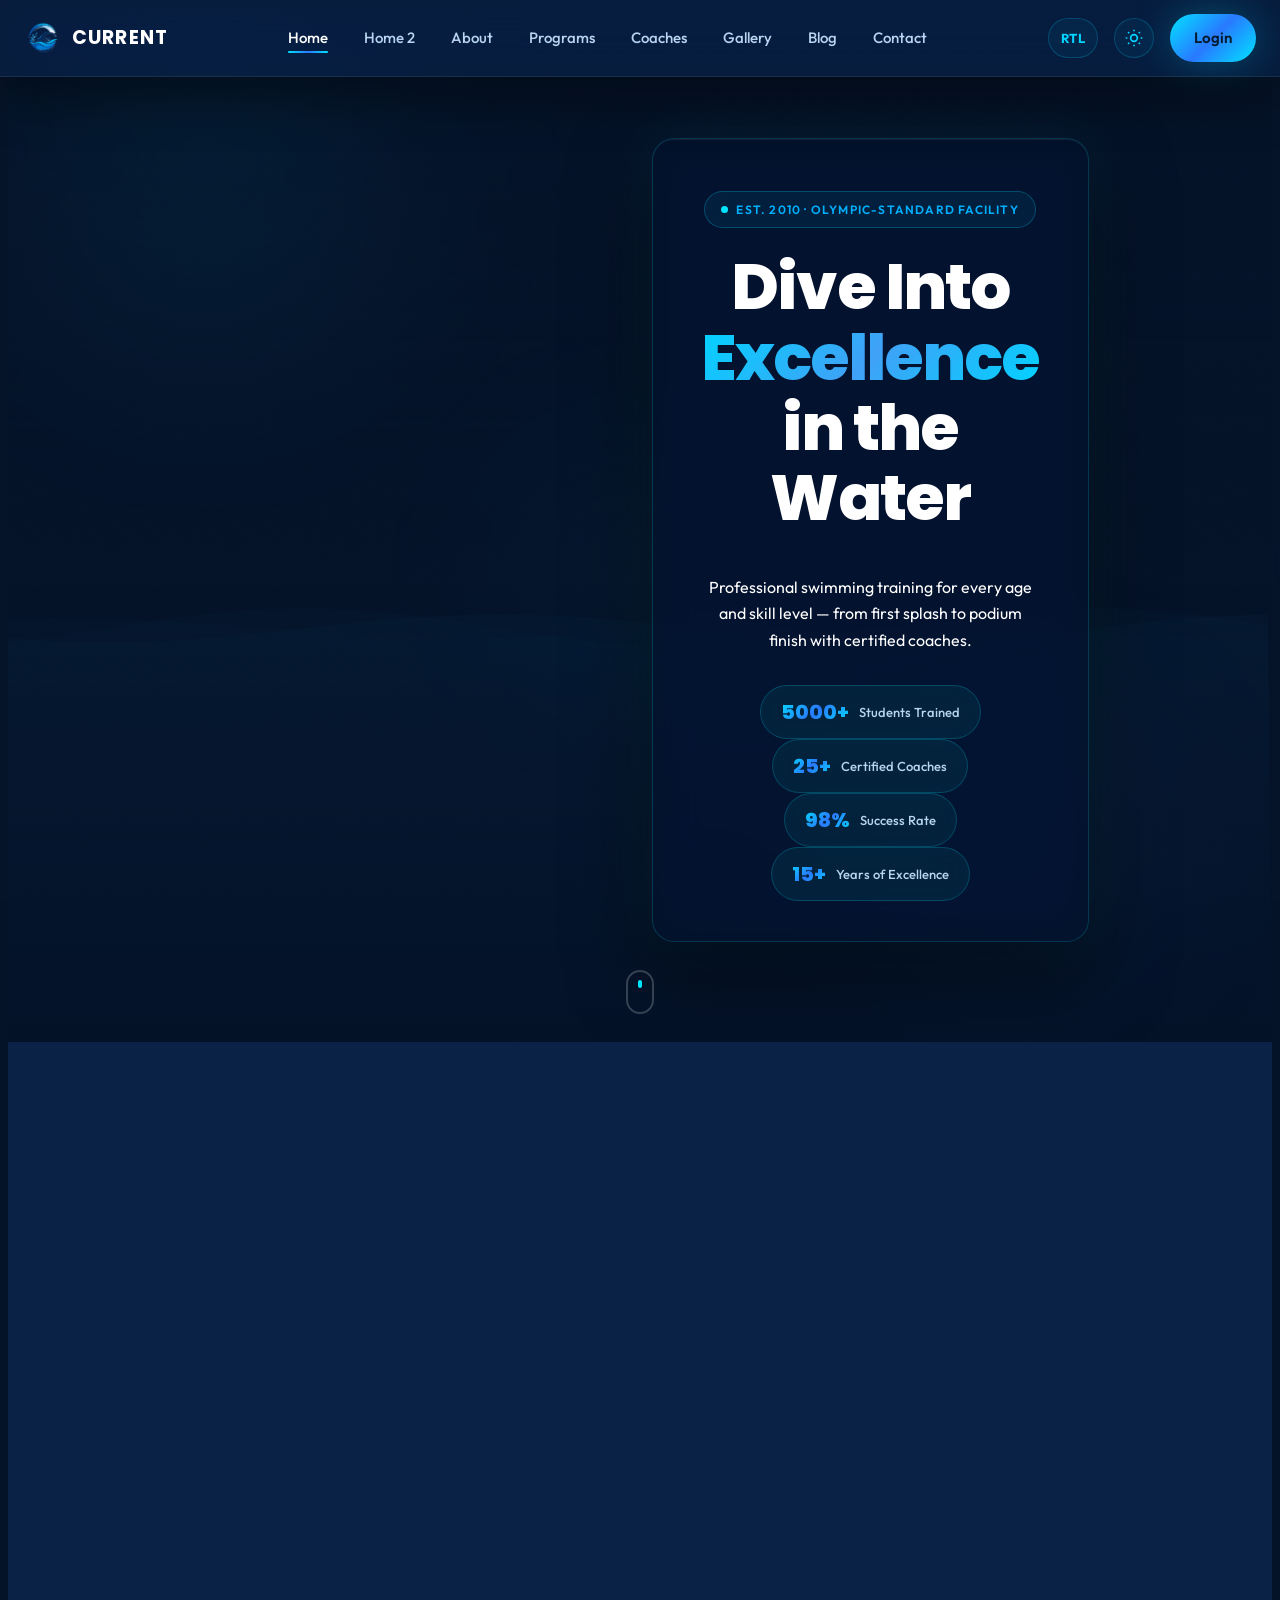
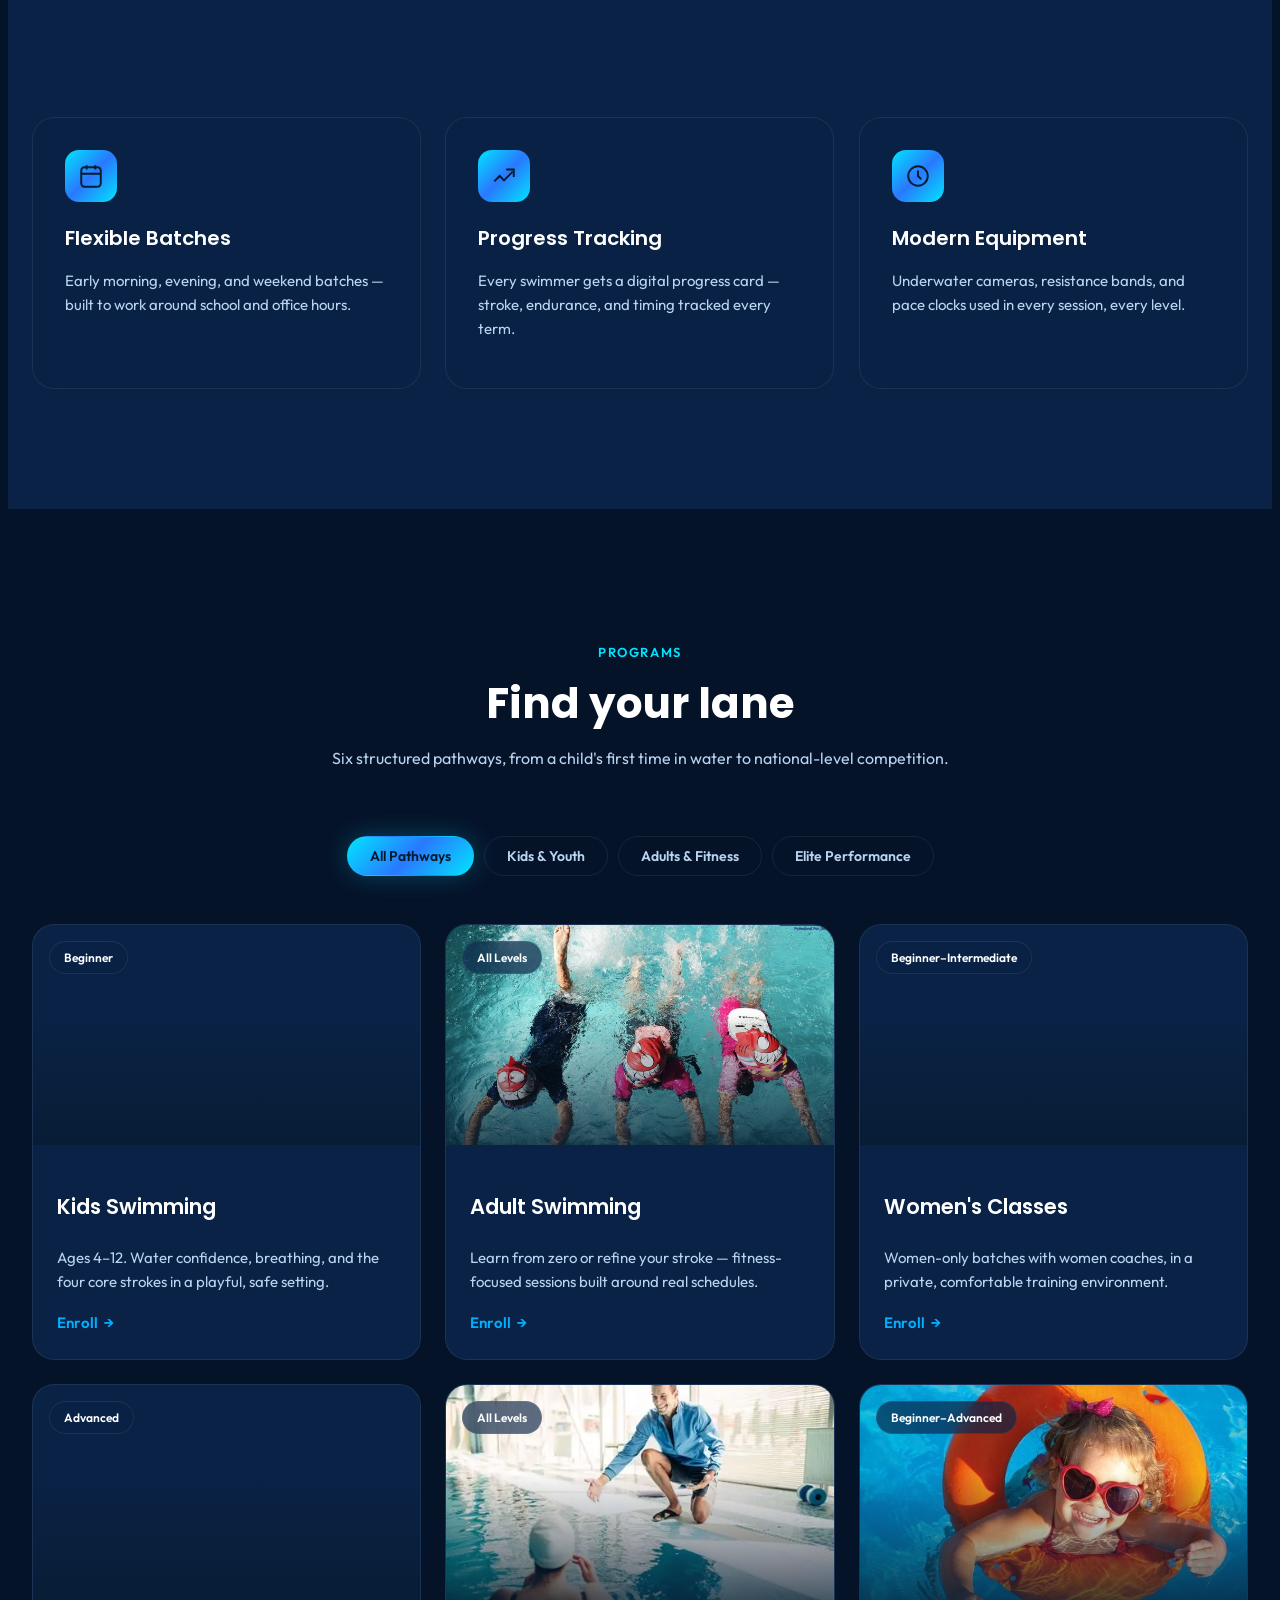
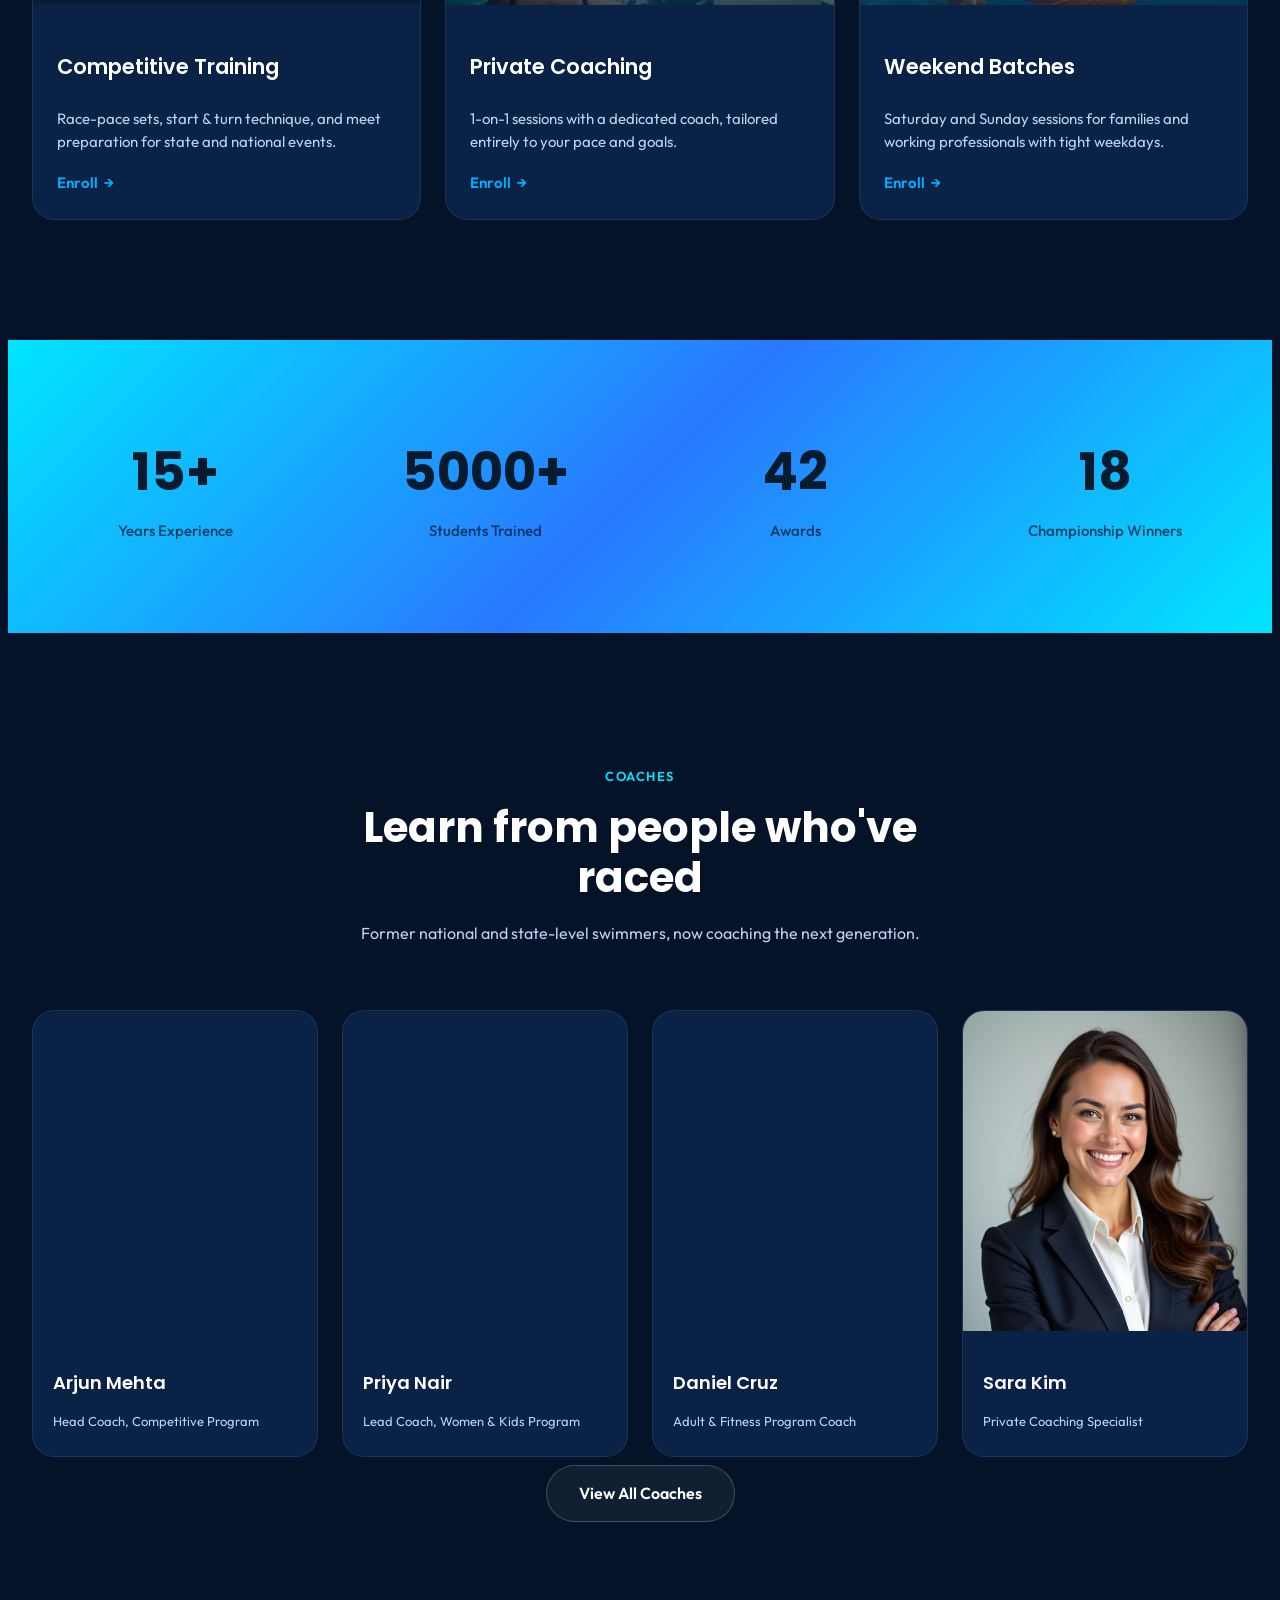
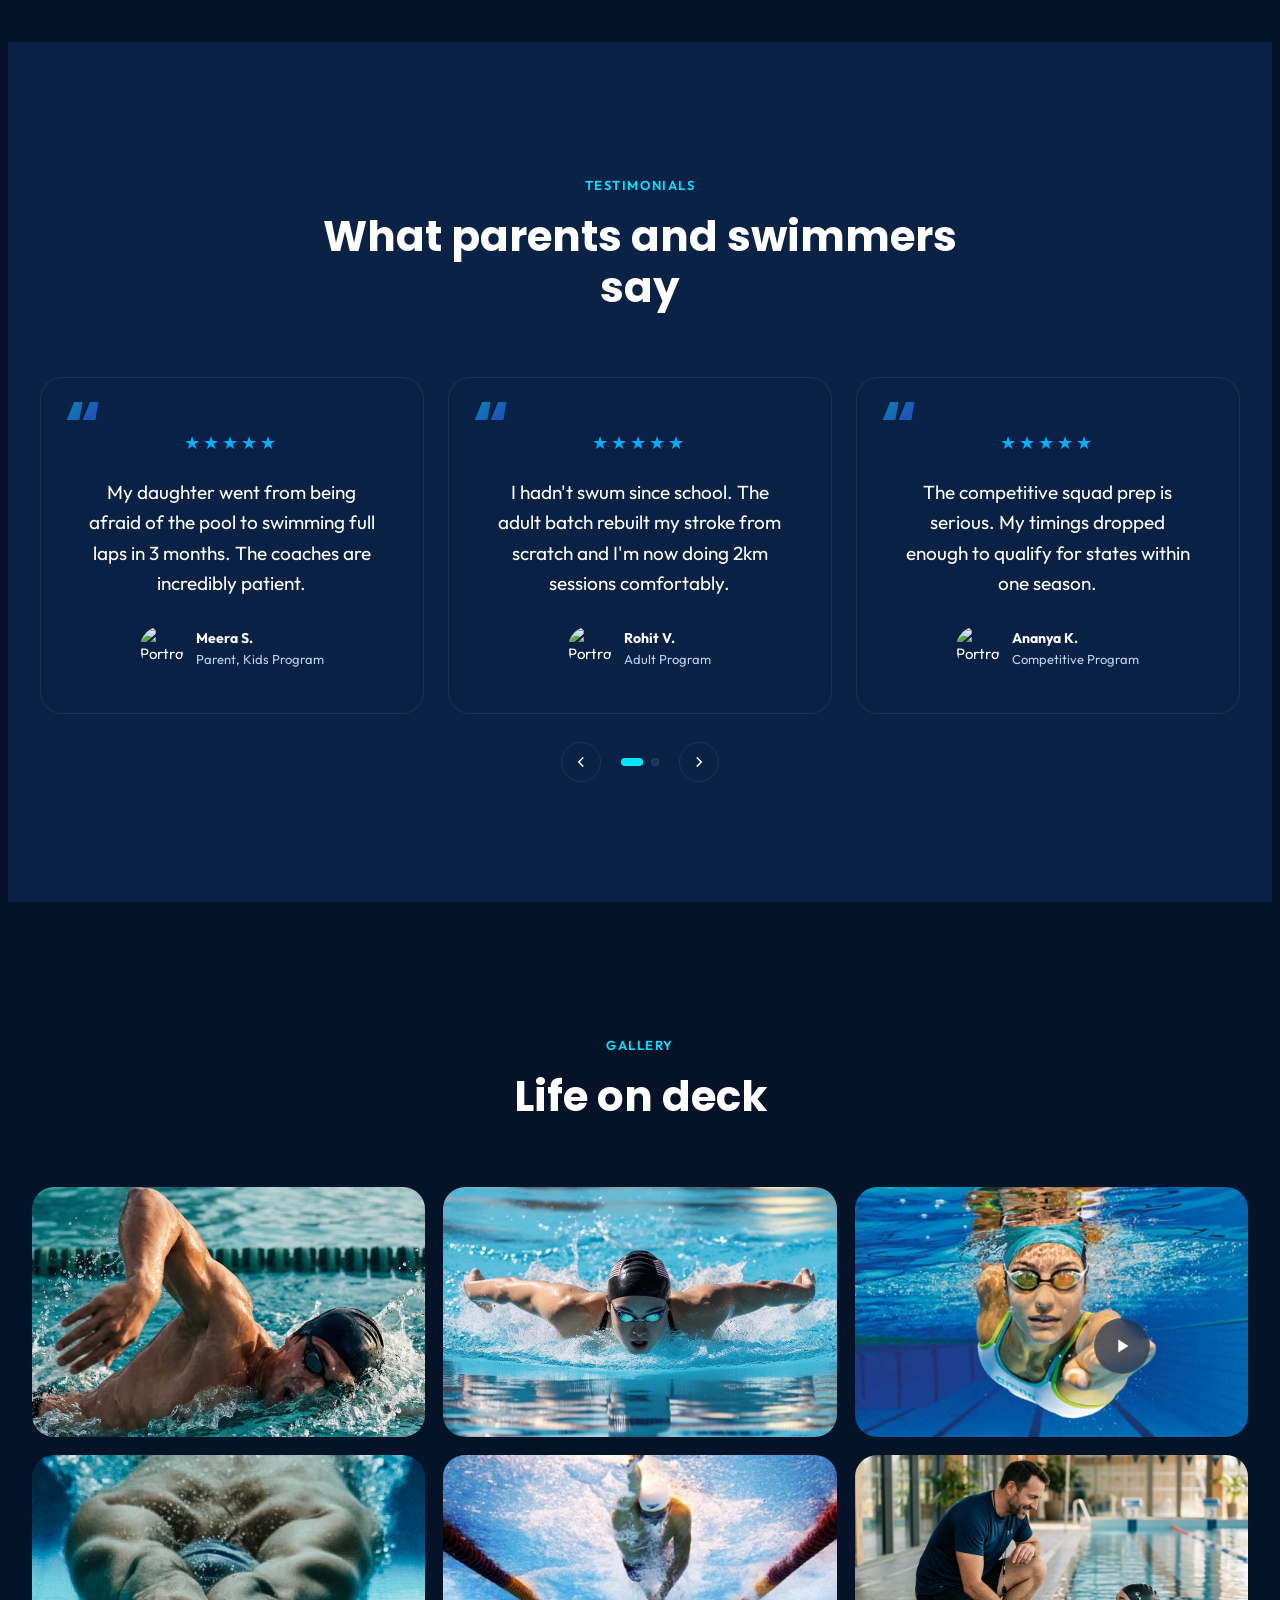
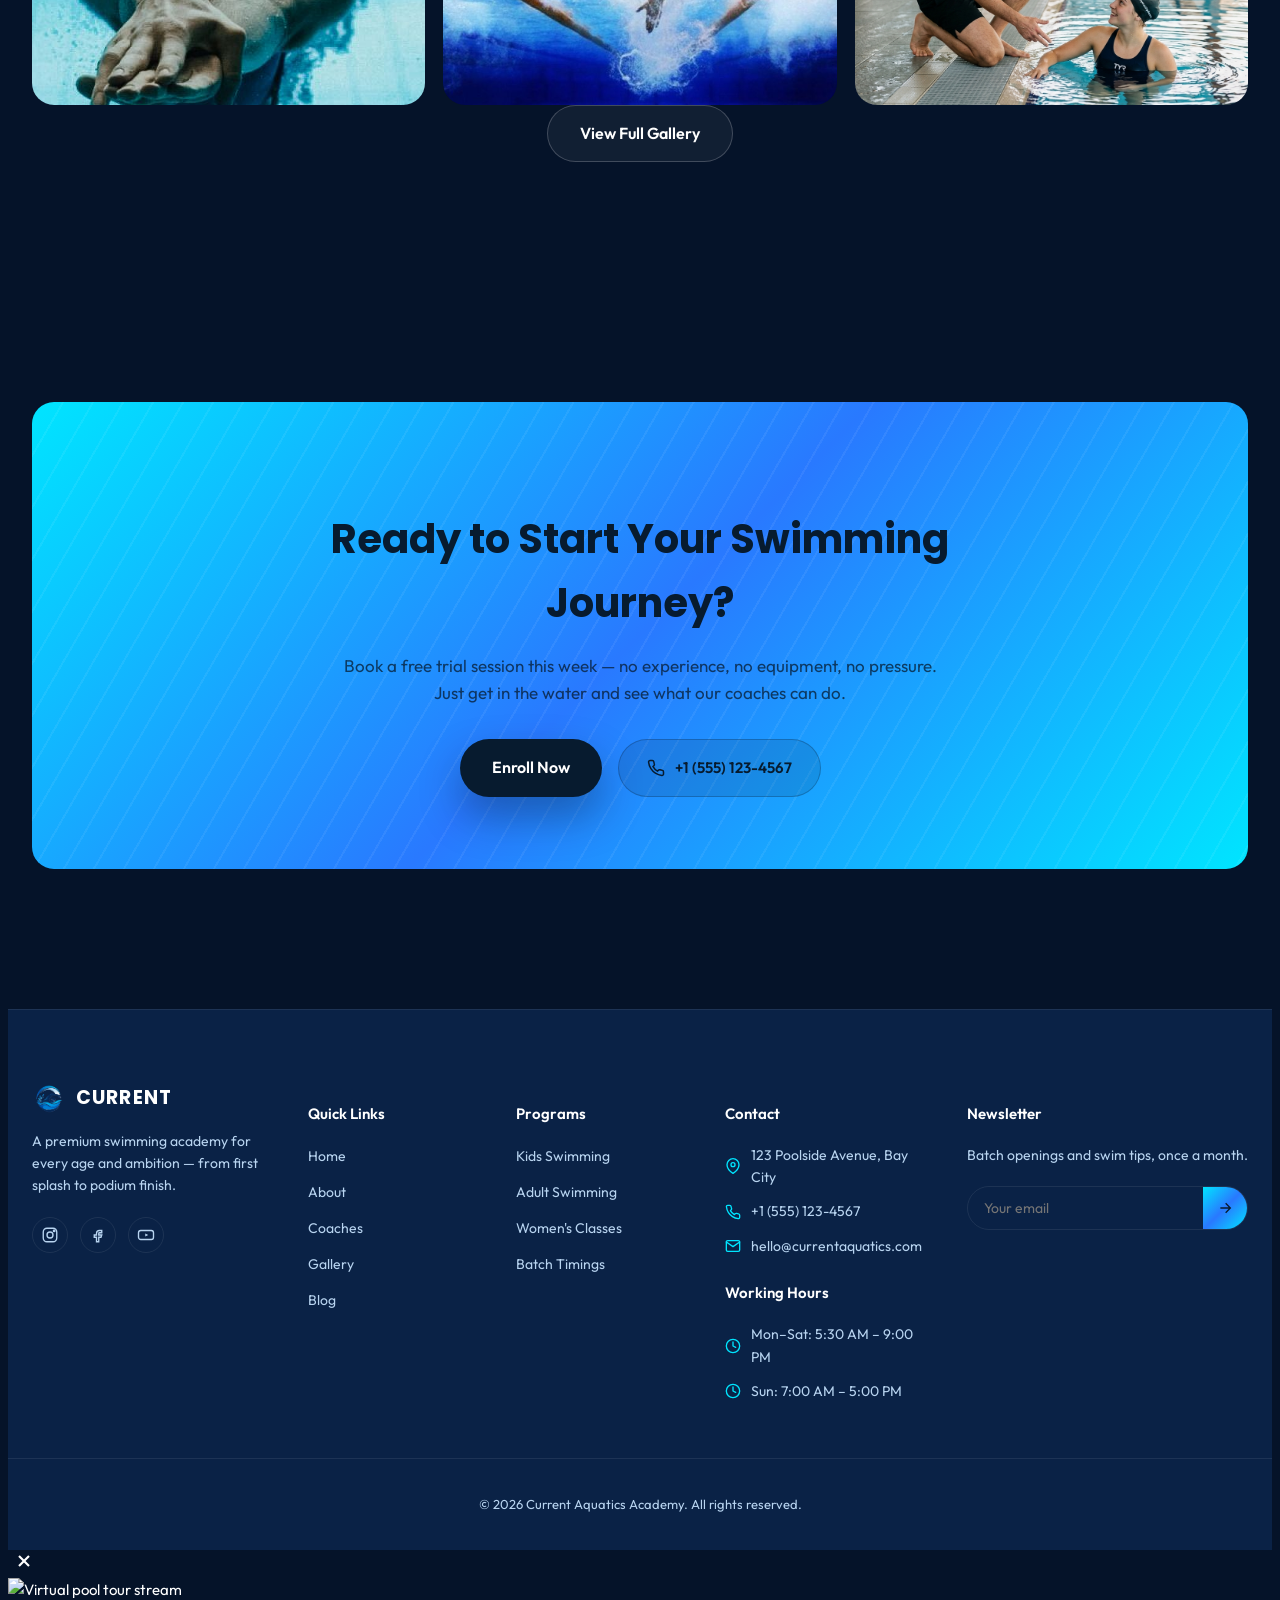
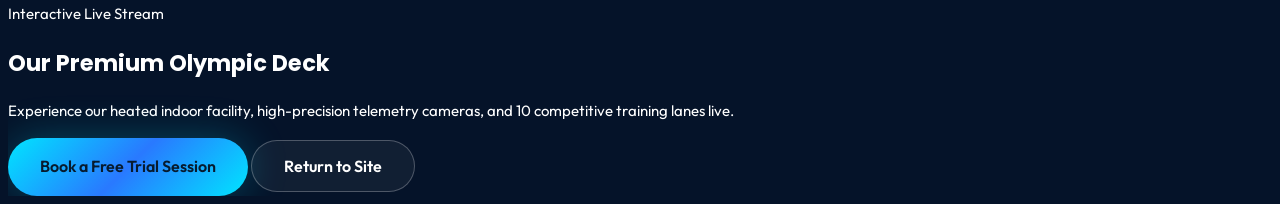
==== commit a01f03ba: "ui changes" ====
--- a/index.html
+++ b/index.html
@@ -201,6 +201,9 @@
         <source src="hero vedio.mp4" type="video/mp4">
       </video>
 
+      <!-- Cinematic gradient mask for text clarity -->
+      <div class="hero-gradient-mask"></div>
+
       <!-- Orb blobs -->
       <div class="home-hero-blob blob-1" aria-hidden="true"></div>
       <div class="home-hero-blob blob-2" aria-hidden="true"></div>
@@ -212,7 +215,7 @@
       <div class="home-hero-inner flex flex-col items-center text-center max-w-4xl mx-auto z-10">
 
         <!-- Glassmorphic Card Container -->
-        <div class="hero-glass-card fade-up w-full">
+        <div class="hero-glass-card hero-glass-card-v2 fade-up w-full">
           <div class="home-badge">
             <span class="home-badge-dot"></span>
             Est. 2010 &middot; Olympic-Standard Facility
@@ -227,33 +230,24 @@
           <p class="home-hero-sub max-w-2xl mx-auto">Professional swimming training for every age and skill level — from
             first splash to podium finish with certified coaches.</p>
 
-          <div class="home-hero-buttons flex justify-center gap-4 w-full">
-            <a href="login.html" class="btn-enroll magnetic">
-              <span>Login</span>
-            </a>
-            <a href="#programs" class="btn-ghost-white magnetic">Explore Programs</a>
-          </div>
-
-          <!-- Stat row -->
-          <div class="home-stat-row justify-center w-full">
-            <div class="home-stat-item">
-              <span class="home-stat-num" data-count="5000" data-suffix="+">5000+</span>
-              <span class="home-stat-label">Students</span>
-            </div>
-            <div class="home-stat-divider" aria-hidden="true"></div>
-            <div class="home-stat-item">
-              <span class="home-stat-num" data-count="25" data-suffix="+">25+</span>
-              <span class="home-stat-label">Coaches</span>
-            </div>
-            <div class="home-stat-divider" aria-hidden="true"></div>
-            <div class="home-stat-item">
-              <span class="home-stat-num" data-count="98" data-suffix="%">98%</span>
-              <span class="home-stat-label">Success Rate</span>
-            </div>
-            <div class="home-stat-divider" aria-hidden="true"></div>
-            <div class="home-stat-item">
-              <span class="home-stat-num" data-count="15" data-suffix="+">15+</span>
-              <span class="home-stat-label">Years</span>
+
+          <!-- Stat pills row -->
+          <div class="flex flex-wrap justify-center gap-3 w-full pt-8 border-t" style="border-color: var(--border);">
+            <div class="hero-stat-pill">
+              <span class="hero-stat-pill-num" data-count="5000" data-suffix="+">5000+</span>
+              <span class="hero-stat-pill-label">Students Trained</span>
+            </div>
+            <div class="hero-stat-pill">
+              <span class="hero-stat-pill-num" data-count="25" data-suffix="+">25+</span>
+              <span class="hero-stat-pill-label">Certified Coaches</span>
+            </div>
+            <div class="hero-stat-pill">
+              <span class="hero-stat-pill-num" data-count="98" data-suffix="%">98%</span>
+              <span class="hero-stat-pill-label">Success Rate</span>
+            </div>
+            <div class="hero-stat-pill">
+              <span class="hero-stat-pill-num" data-count="15" data-suffix="+">15+</span>
+              <span class="hero-stat-pill-label">Years of Excellence</span>
             </div>
           </div>
         </div>
@@ -279,7 +273,7 @@
         </div>
 
         <div class="why-grid">
-          <article class="why-card tilt-card fade-up">
+          <article class="why-card why-card-v2 tilt-card fade-up">
             <div class="why-icon">
               <svg width="26" height="26" viewBox="0 0 24 24" fill="none" stroke="currentColor" stroke-width="1.8">
                 <path d="M20 21v-2a4 4 0 0 0-4-4H8a4 4 0 0 0-4 4v2" />
@@ -290,7 +284,7 @@
             <p>Every coach is ASCA / Swim England certified, with a minimum of 5 years on-deck experience.</p>
           </article>
 
-          <article class="why-card tilt-card fade-up">
+          <article class="why-card why-card-v2 tilt-card fade-up">
             <div class="why-icon">
               <svg width="26" height="26" viewBox="0 0 24 24" fill="none" stroke="currentColor" stroke-width="1.8">
                 <rect x="3" y="9" width="18" height="10" rx="2" />
@@ -301,7 +295,7 @@
             <p>Train in our heated, 10-lane, 50m Olympic-standard pool with real-time lap timing systems.</p>
           </article>
 
-          <article class="why-card tilt-card fade-up">
+          <article class="why-card why-card-v2 tilt-card fade-up">
             <div class="why-icon">
               <svg width="26" height="26" viewBox="0 0 24 24" fill="none" stroke="currentColor" stroke-width="1.8">
                 <path d="M12 2l8 4v6c0 5-3.5 8.5-8 10-4.5-1.5-8-5-8-10V6z" />
@@ -311,7 +305,7 @@
             <p>Certified lifeguards on every deck, 1:6 max coach-to-student ratio, and CPR-trained staff.</p>
           </article>
 
-          <article class="why-card tilt-card fade-up">
+          <article class="why-card why-card-v2 tilt-card fade-up">
             <div class="why-icon">
               <svg width="26" height="26" viewBox="0 0 24 24" fill="none" stroke="currentColor" stroke-width="1.8">
                 <rect x="3" y="4" width="18" height="18" rx="3" />
@@ -322,7 +316,7 @@
             <p>Early morning, evening, and weekend batches — built to work around school and office hours.</p>
           </article>
 
-          <article class="why-card tilt-card fade-up">
+          <article class="why-card why-card-v2 tilt-card fade-up">
             <div class="why-icon">
               <svg width="26" height="26" viewBox="0 0 24 24" fill="none" stroke="currentColor" stroke-width="1.8">
                 <path d="M3 17l5-5 4 4 8-8" />
@@ -330,10 +324,10 @@
               </svg>
             </div>
             <h3>Progress Tracking</h3>
-            <p>Every swimmer gets a digital progress card — stroke, endurance, and timing tracked  term.</p>
-          </article>
-
-          <article class="why-card tilt-card fade-up">
+            <p>Every swimmer gets a digital progress card — stroke, endurance, and timing tracked every term.</p>
+          </article>
+
+          <article class="why-card why-card-v2 tilt-card fade-up">
             <div class="why-icon">
               <svg width="26" height="26" viewBox="0 0 24 24" fill="none" stroke="currentColor" stroke-width="1.8">
                 <circle cx="12" cy="12" r="9" />
@@ -359,9 +353,17 @@
             competition.</p>
         </div>
 
-        <div class="programs-grid">
-
-          <article class="program-card fade-up">
+        <!-- Program Filter Tabs -->
+        <div class="program-filter-tabs" role="tablist" aria-label="Program categories">
+          <button class="prog-tab active" data-filter="all" role="tab" aria-selected="true" id="prog-tab-all">All Pathways</button>
+          <button class="prog-tab" data-filter="kids" role="tab" aria-selected="false" id="prog-tab-kids">Kids &amp; Youth</button>
+          <button class="prog-tab" data-filter="adult" role="tab" aria-selected="false" id="prog-tab-adult">Adults &amp; Fitness</button>
+          <button class="prog-tab" data-filter="elite" role="tab" aria-selected="false" id="prog-tab-elite">Elite Performance</button>
+        </div>
+
+        <div class="programs-grid" id="programsGrid">
+
+          <article class="program-card fade-up" data-category="kids">
             <div class="program-img"
               style="background-image:url('https://images.unsplash.com/photo-1560090995-01632a28895b?q=80&w=800')">
               <span class="level-badge">Beginner</span>
@@ -373,7 +375,7 @@
             </div>
           </article>
 
-          <article class="program-card fade-up">
+          <article class="program-card fade-up" data-category="adult">
             <div class="program-img" style="background-image:url('./Assets/adclaass.jpg')">
               <span class="level-badge">All Levels</span>
             </div>
@@ -384,7 +386,7 @@
             </div>
           </article>
 
-          <article class="program-card fade-up">
+          <article class="program-card fade-up" data-category="adult">
             <div class="program-img"
               style="background-image:url('https://images.unsplash.com/photo-1600965962361-9035dbfd1c50?q=80&w=800')">
               <span class="level-badge">Beginner–Intermediate</span>
@@ -396,7 +398,7 @@
             </div>
           </article>
 
-          <article class="program-card fade-up">
+          <article class="program-card fade-up" data-category="elite">
             <div class="program-img"
               style="background-image:url('https://images.unsplash.com/photo-1530549387789-4c1017266635?q=80&w=800')">
               <span class="level-badge">Advanced</span>
@@ -408,7 +410,7 @@
             </div>
           </article>
 
-          <article class="program-card fade-up">
+          <article class="program-card fade-up" data-category="elite">
             <div class="program-img" style="background-image:url('./Assets/privatecoach.webp')">
               <span class="level-badge">All Levels</span>
             </div>
@@ -419,7 +421,7 @@
             </div>
           </article>
 
-          <article class="program-card fade-up">
+          <article class="program-card fade-up" data-category="adult">
             <div class="program-img" style="background-image:url('./Assets/homeclass.jpg')">
               <span class="level-badge">Beginner–Advanced</span>
             </div>
@@ -547,7 +549,7 @@
         <div class="testimonial-carousel" id="testimonialCarousel">
           <div class="testimonial-track" id="testimonialTrack">
 
-            <div class="testimonial-card">
+            <div class="testimonial-card testimonial-card-v2">
               <div class="stars" aria-label="5 out of 5 stars">★★★★★</div>
               <p class="quote">My daughter went from being afraid of the pool to swimming full laps in 3 months. The
                 coaches are incredibly patient.</p>
@@ -558,7 +560,7 @@
               </div>
             </div>
 
-            <div class="testimonial-card">
+            <div class="testimonial-card testimonial-card-v2">
               <div class="stars" aria-label="5 out of 5 stars">★★★★★</div>
               <p class="quote">I hadn't swum since school. The adult batch rebuilt my stroke from scratch and I'm now
                 doing 2km sessions comfortably.</p>
@@ -569,7 +571,7 @@
               </div>
             </div>
 
-            <div class="testimonial-card">
+            <div class="testimonial-card testimonial-card-v2">
               <div class="stars" aria-label="5 out of 5 stars">★★★★★</div>
               <p class="quote">The competitive squad prep is serious. My timings dropped enough to qualify for states
                 within one season.</p>
@@ -580,7 +582,7 @@
               </div>
             </div>
 
-            <div class="testimonial-card">
+            <div class="testimonial-card testimonial-card-v2">
               <div class="stars" aria-label="5 out of 5 stars">★★★★★</div>
               <p class="quote">The women-only batch made all the difference. I finally felt comfortable learning at my
                 own pace.</p>
--- a/style.css
+++ b/style.css
@@ -4593,4 +4593,506 @@
   background: none !important;
   -webkit-text-fill-color: var(--primary) !important;
   color: var(--primary) !important;
+}
+
+/* ==========================================================================
+   REDESIGN 2.0 — NEW ADDITIVE CLASSES (index.html + home2.html only)
+   All rules below are NEW classes. Zero conflicts with existing pages.
+   ========================================================================== */
+
+/* ---------- Hero Gradient Mask (cinematic overlay) ---------- */
+.hero-gradient-mask {
+  position: absolute;
+  inset: 0;
+  z-index: 1;
+  background: linear-gradient(
+    180deg,
+    rgba(5, 19, 41, 0.72) 0%,
+    rgba(5, 19, 41, 0.45) 40%,
+    rgba(5, 19, 41, 0.65) 100%
+  );
+  pointer-events: none;
+}
+html.light .hero-gradient-mask {
+  background: linear-gradient(
+    180deg,
+    rgba(244, 248, 252, 0.6) 0%,
+    rgba(244, 248, 252, 0.25) 40%,
+    rgba(244, 248, 252, 0.55) 100%
+  );
+}
+
+/* ---------- Glass Card v2 (enhanced hero card) ---------- */
+.hero-glass-card-v2 {
+  background: rgba(5, 19, 41, 0.68);
+  border: 1px solid rgba(0, 229, 255, 0.18);
+  border-radius: var(--radius);
+  backdrop-filter: blur(22px) saturate(180%);
+  -webkit-backdrop-filter: blur(22px) saturate(180%);
+  box-shadow: 0 30px 80px rgba(0, 0, 0, 0.5), 0 0 60px rgba(0, 229, 255, 0.08), inset 0 1px 0 rgba(255,255,255,0.06);
+  padding: 52px 48px 40px;
+}
+html.light .hero-glass-card-v2 {
+  background: rgba(255, 255, 255, 0.78);
+  border-color: rgba(0, 119, 194, 0.18);
+  box-shadow: 0 24px 64px rgba(11, 30, 54, 0.12), 0 0 40px rgba(0, 119, 194, 0.06), inset 0 1px 0 rgba(255,255,255,0.9);
+}
+
+/* ---------- Floating Stat Pill (hero stats) ---------- */
+.hero-stat-pill {
+  display: inline-flex;
+  align-items: center;
+  gap: 10px;
+  padding: 10px 20px;
+  background: rgba(0, 229, 255, 0.08);
+  border: 1px solid rgba(0, 229, 255, 0.2);
+  border-radius: 999px;
+  backdrop-filter: blur(12px);
+  transition: all 0.3s var(--ease);
+}
+.hero-stat-pill:hover {
+  background: rgba(0, 229, 255, 0.14);
+  border-color: rgba(0, 229, 255, 0.4);
+  transform: translateY(-2px);
+}
+html.light .hero-stat-pill {
+  background: rgba(0, 119, 194, 0.06);
+  border-color: rgba(0, 119, 194, 0.18);
+}
+.hero-stat-pill-num {
+  font-family: 'Poppins', sans-serif;
+  font-size: 20px;
+  font-weight: 800;
+  background: var(--grad);
+  -webkit-background-clip: text;
+  background-clip: text;
+  color: transparent;
+}
+.hero-stat-pill-label {
+  font-size: 13px;
+  font-weight: 500;
+  color: var(--text-sub);
+}
+
+/* ---------- Program Filter Tabs ---------- */
+.program-filter-tabs {
+  display: flex;
+  gap: 10px;
+  flex-wrap: wrap;
+  justify-content: center;
+  margin-bottom: 48px;
+}
+.prog-tab {
+  padding: 10px 22px;
+  border-radius: 999px;
+  border: 1.5px solid var(--border);
+  background: transparent;
+  color: var(--text-sub);
+  font-size: 14px;
+  font-weight: 600;
+  cursor: pointer;
+  transition: all 0.25s var(--ease);
+  white-space: nowrap;
+}
+.prog-tab:hover {
+  border-color: var(--primary);
+  color: var(--text);
+}
+.prog-tab.active {
+  background: var(--grad);
+  border-color: transparent;
+  color: #071B2F;
+  box-shadow: 0 0 24px rgba(0, 229, 255, 0.25);
+}
+html.light .prog-tab.active {
+  color: #fff;
+}
+
+/* Program card hidden state */
+.program-card.prog-hidden {
+  display: none !important;
+}
+
+/* Program card hover reveal description */
+.program-card {
+  position: relative;
+  overflow: hidden;
+}
+.program-card .program-body {
+  transition: transform 0.35s var(--ease);
+}
+.program-card:hover .program-body {
+  transform: translateY(-4px);
+}
+
+/* ---------- Why Card Enhanced Glow Hover ---------- */
+.why-card-v2 {
+  position: relative;
+  overflow: hidden;
+  transition: all 0.35s var(--ease);
+}
+.why-card-v2::before {
+  content: '';
+  position: absolute;
+  inset: 0;
+  border-radius: inherit;
+  background: radial-gradient(circle at 50% 0%, rgba(0, 229, 255, 0.1) 0%, transparent 60%);
+  opacity: 0;
+  transition: opacity 0.35s var(--ease);
+  pointer-events: none;
+}
+.why-card-v2:hover::before {
+  opacity: 1;
+}
+.why-card-v2:hover {
+  border-color: rgba(0, 229, 255, 0.25) !important;
+  box-shadow: 0 16px 48px rgba(0, 0, 0, 0.25), 0 0 30px rgba(0, 229, 255, 0.08);
+  transform: translateY(-5px);
+}
+
+/* ---------- Quote Mark for Testimonials ---------- */
+.testimonial-card-v2 {
+  position: relative;
+  padding-top: 52px !important;
+}
+.testimonial-card-v2::before {
+  content: '\201C';
+  position: absolute;
+  top: 16px;
+  left: 24px;
+  font-size: 64px;
+  font-family: 'Poppins', sans-serif;
+  font-weight: 800;
+  line-height: 1;
+  background: var(--grad);
+  -webkit-background-clip: text;
+  background-clip: text;
+  color: transparent;
+  opacity: 0.6;
+  pointer-events: none;
+}
+
+/* ---------- Scanner Line (Telemetry Lab) ---------- */
+.lab-scanner-wrap {
+  position: relative;
+  overflow: hidden;
+  border-radius: 16px;
+}
+.scanner-line {
+  position: absolute;
+  left: 0;
+  right: 0;
+  height: 2px;
+  background: linear-gradient(90deg, transparent, var(--primary), transparent);
+  box-shadow: 0 0 16px rgba(0, 229, 255, 0.8), 0 0 32px rgba(0, 229, 255, 0.4);
+  animation: scannerMove 3s ease-in-out infinite;
+  pointer-events: none;
+  z-index: 5;
+}
+@keyframes scannerMove {
+  0%   { top: 5%; opacity: 0; }
+  10%  { opacity: 1; }
+  90%  { opacity: 1; }
+  100% { top: 95%; opacity: 0; }
+}
+
+/* ---------- Telemetry Node Tooltip ---------- */
+.telemetry-point {
+  cursor: pointer;
+  z-index: 10;
+}
+.tele-tooltip {
+  position: absolute;
+  background: rgba(5, 19, 41, 0.92);
+  border: 1px solid rgba(0, 229, 255, 0.4);
+  border-radius: 10px;
+  padding: 10px 14px;
+  backdrop-filter: blur(12px);
+  pointer-events: none;
+  white-space: nowrap;
+  z-index: 20;
+  opacity: 0;
+  transform: translateY(6px) scale(0.94);
+  transition: all 0.22s var(--ease);
+  min-width: 160px;
+}
+.tele-tooltip.visible {
+  opacity: 1;
+  transform: translateY(0) scale(1);
+}
+.tele-tooltip-title {
+  font-size: 12px;
+  font-weight: 700;
+  color: var(--primary);
+  text-transform: uppercase;
+  letter-spacing: 0.08em;
+  margin-bottom: 4px;
+}
+.tele-tooltip-val {
+  font-size: 14px;
+  font-weight: 600;
+  color: #fff;
+}
+.tele-tooltip-sub {
+  font-size: 11px;
+  color: rgba(255,255,255,0.55);
+  margin-top: 2px;
+}
+
+/* Pulse ring around telemetry point */
+.telemetry-point::after {
+  content: '';
+  position: absolute;
+  top: 50%; left: 50%;
+  transform: translate(-50%, -50%);
+  width: 22px; height: 22px;
+  border-radius: 50%;
+  border: 1.5px solid rgba(0, 229, 255, 0.5);
+  animation: telePulse 2s ease-out infinite;
+  pointer-events: none;
+}
+@keyframes telePulse {
+  0% { width: 14px; height: 14px; opacity: 0.8; }
+  100% { width: 36px; height: 36px; opacity: 0; }
+}
+
+/* ---------- Chamber Tabs ---------- */
+.chamber-tabs-nav {
+  display: flex;
+  gap: 12px;
+  margin-bottom: 36px;
+  justify-content: center;
+  flex-wrap: wrap;
+}
+.chamber-tab-btn {
+  padding: 10px 24px;
+  border-radius: 999px;
+  border: 1.5px solid var(--border);
+  background: transparent;
+  color: var(--text-sub);
+  font-size: 14px;
+  font-weight: 600;
+  cursor: pointer;
+  transition: all 0.25s var(--ease);
+}
+.chamber-tab-btn:hover {
+  border-color: var(--primary);
+  color: var(--text);
+}
+.chamber-tab-btn.active {
+  background: var(--grad);
+  border-color: transparent;
+  color: #071B2F;
+  box-shadow: 0 0 24px rgba(0, 229, 255, 0.25);
+}
+html.light .chamber-tab-btn.active {
+  color: #fff;
+}
+.chamber-panel {
+  display: none;
+  animation: chamberFadeIn 0.4s var(--ease) forwards;
+}
+.chamber-panel.active {
+  display: grid;
+  grid-template-columns: 1fr 1fr;
+  gap: 36px;
+  align-items: center;
+}
+@keyframes chamberFadeIn {
+  from { opacity: 0; transform: translateY(12px); }
+  to   { opacity: 1; transform: translateY(0); }
+}
+.chamber-panel-img {
+  border-radius: var(--radius);
+  overflow: hidden;
+  border: 1px solid var(--border);
+  box-shadow: var(--shadow);
+}
+.chamber-panel-img img {
+  width: 100%;
+  height: 340px;
+  object-fit: cover;
+  display: block;
+  transition: transform 0.5s var(--ease);
+}
+.chamber-panel-img:hover img {
+  transform: scale(1.04);
+}
+.chamber-panel-info {
+  display: flex;
+  flex-direction: column;
+  gap: 20px;
+}
+.chamber-feature-item {
+  display: flex;
+  gap: 14px;
+  align-items: flex-start;
+  padding: 18px;
+  border-radius: 14px;
+  background: var(--glass);
+  border: 1px solid var(--border);
+  backdrop-filter: blur(12px);
+  transition: all 0.28s var(--ease);
+}
+.chamber-feature-item:hover {
+  border-color: rgba(0, 229, 255, 0.25);
+  transform: translateX(5px);
+}
+.chamber-feature-icon {
+  width: 40px; height: 40px;
+  border-radius: 10px;
+  background: var(--grad);
+  display: grid;
+  place-items: center;
+  color: #071B2F;
+  flex-shrink: 0;
+}
+html.light .chamber-feature-icon { color: #fff; }
+.chamber-feature-title {
+  font-size: 14px;
+  font-weight: 700;
+  color: var(--text);
+  margin-bottom: 4px;
+}
+.chamber-feature-desc {
+  font-size: 13px;
+  color: var(--text-sub);
+  line-height: 1.55;
+}
+@media (max-width: 768px) {
+  .chamber-panel.active { grid-template-columns: 1fr; }
+}
+
+/* ---------- Quiz Stepper Indicator ---------- */
+.quiz-stepper {
+  display: flex;
+  align-items: center;
+  justify-content: center;
+  gap: 0;
+  margin-bottom: 36px;
+}
+.quiz-step-dot {
+  width: 36px; height: 36px;
+  border-radius: 50%;
+  display: grid;
+  place-items: center;
+  font-size: 13px;
+  font-weight: 700;
+  border: 2px solid var(--border);
+  color: var(--text-sub);
+  background: var(--glass);
+  transition: all 0.3s var(--ease);
+  position: relative;
+  z-index: 2;
+}
+.quiz-step-dot.done {
+  background: var(--grad);
+  border-color: transparent;
+  color: #071B2F;
+}
+html.light .quiz-step-dot.done { color: #fff; }
+.quiz-step-dot.current {
+  border-color: var(--primary);
+  color: var(--primary);
+  box-shadow: 0 0 16px rgba(0, 229, 255, 0.35);
+}
+.quiz-step-line {
+  height: 2px;
+  width: 48px;
+  background: var(--border);
+  transition: background 0.4s var(--ease);
+}
+.quiz-step-line.done {
+  background: var(--grad);
+}
+
+/* Quiz result loader */
+.quiz-loader {
+  display: flex;
+  flex-direction: column;
+  align-items: center;
+  gap: 18px;
+  padding: 24px 0;
+}
+.quiz-loader-ring {
+  width: 64px; height: 64px;
+  border-radius: 50%;
+  border: 3px solid var(--border);
+  border-top-color: var(--primary);
+  animation: quizSpin 0.9s linear infinite;
+}
+@keyframes quizSpin {
+  to { transform: rotate(360deg); }
+}
+
+/* ---------- Masterclass Ticket Rows ---------- */
+.masterclass-ticket {
+  background: var(--glass);
+  border: 1px solid var(--border);
+  border-radius: 18px;
+  padding: 24px 32px;
+  backdrop-filter: blur(12px);
+  display: grid;
+  grid-template-columns: 100px 1fr auto;
+  align-items: center;
+  gap: 28px;
+  transition: all 0.3s var(--ease);
+  position: relative;
+  overflow: hidden;
+}
+.masterclass-ticket::before {
+  content: '';
+  position: absolute;
+  left: 0; top: 0; bottom: 0;
+  width: 3px;
+  background: var(--grad);
+  border-radius: 2px 0 0 2px;
+}
+.masterclass-ticket:hover {
+  border-color: rgba(0, 229, 255, 0.3);
+  transform: translateY(-3px);
+  box-shadow: var(--shadow);
+}
+.ticket-spots {
+  display: inline-flex;
+  align-items: center;
+  gap: 5px;
+  font-size: 11px;
+  font-weight: 700;
+  color: #f59e0b;
+  background: rgba(245, 158, 11, 0.1);
+  border: 1px solid rgba(245, 158, 11, 0.25);
+  border-radius: 999px;
+  padding: 3px 10px;
+  margin-top: 6px;
+  width: fit-content;
+}
+.ticket-spots-dot {
+  width: 6px; height: 6px;
+  border-radius: 50%;
+  background: #f59e0b;
+  animation: pulse 1.5s ease-in-out infinite;
+}
+.ticket-spots.sold-out {
+  color: var(--text-sub);
+  background: transparent;
+  border-color: var(--border);
+}
+.ticket-spots.sold-out .ticket-spots-dot {
+  background: var(--text-sub);
+  animation: none;
+}
+@media (max-width: 768px) {
+  .masterclass-ticket { grid-template-columns: 1fr; gap: 16px; text-align: center; }
+  .masterclass-ticket::before { width: 100%; height: 3px; top: 0; left: 0; right: 0; bottom: auto; border-radius: 2px 2px 0 0; }
+  .ticket-spots { margin: 0 auto; }
+}
+
+/* ---------- Stat Bar Viewport Animation ---------- */
+.stat-line-fill {
+  width: 0 !important;
+  transition: width 1.2s cubic-bezier(0.22, 1, 0.36, 1);
+}
+.stat-line-fill.animated {
+  width: var(--target-width) !important;
 }
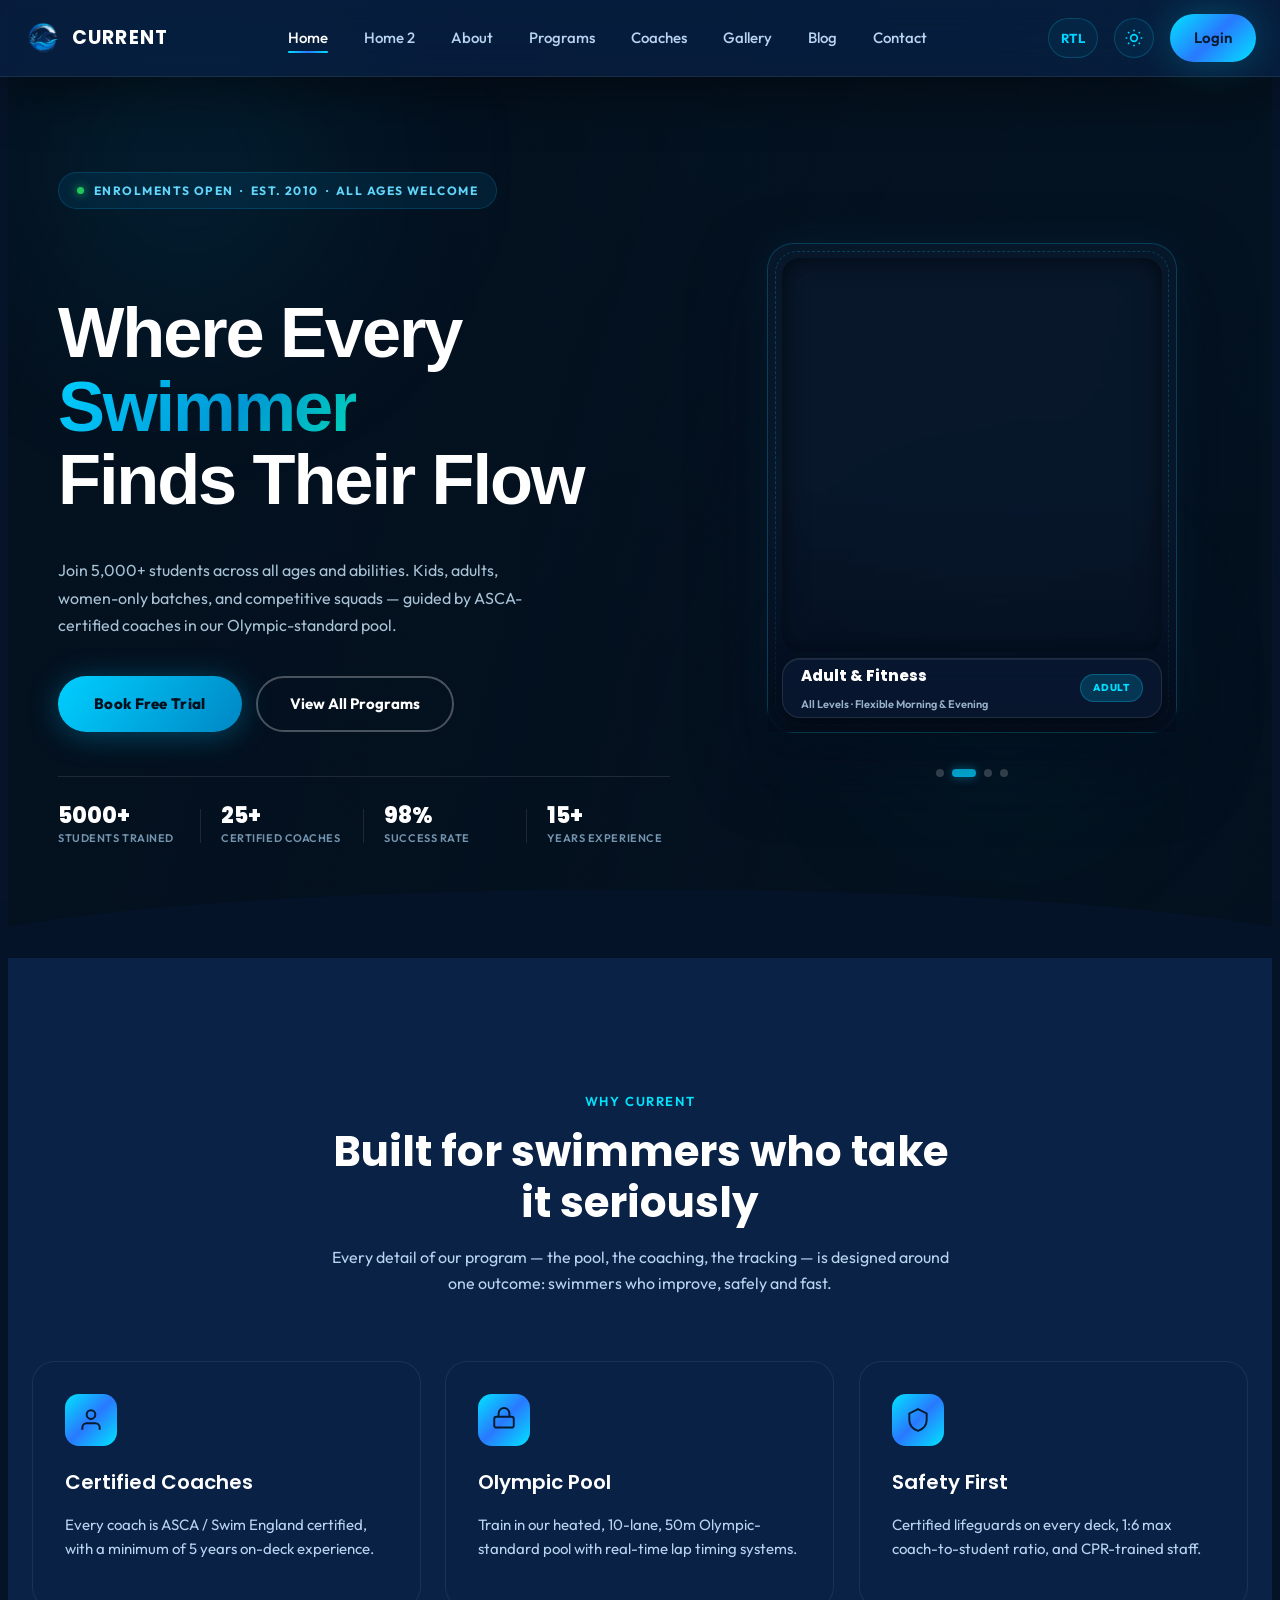
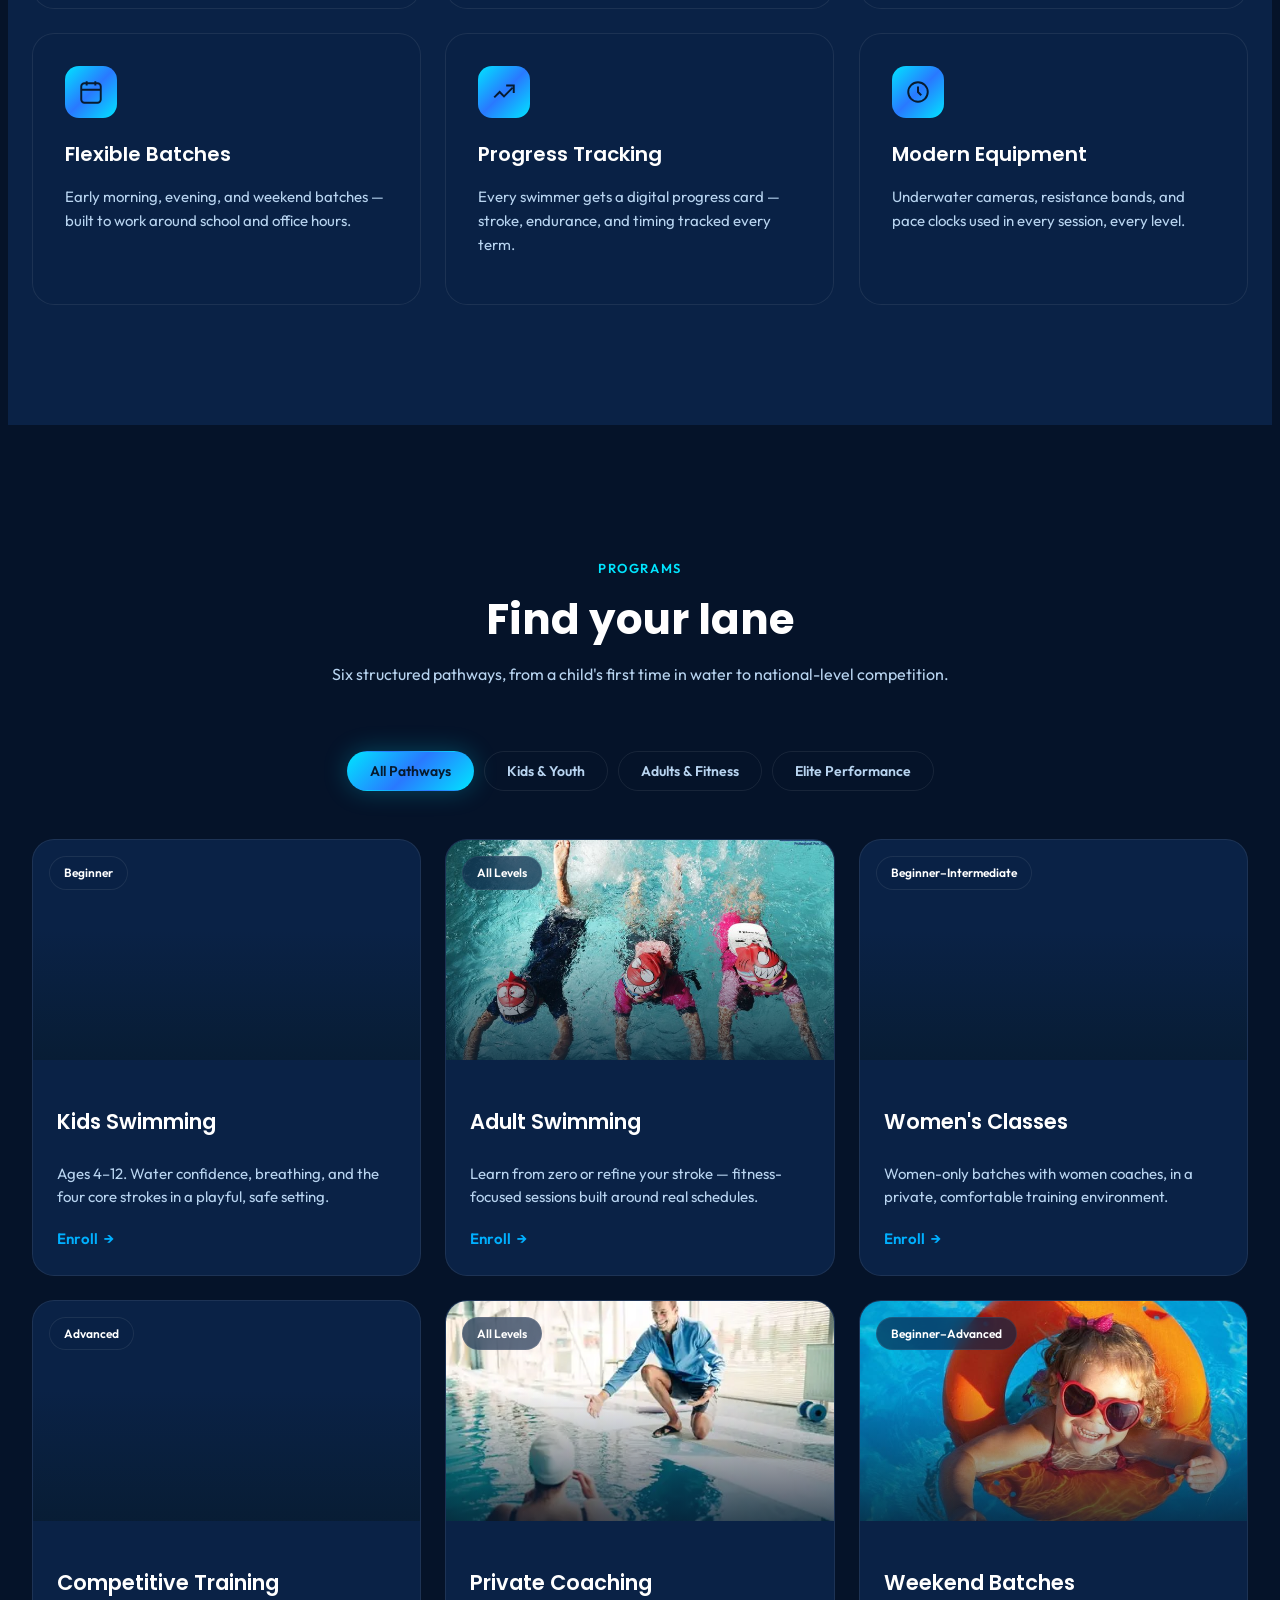
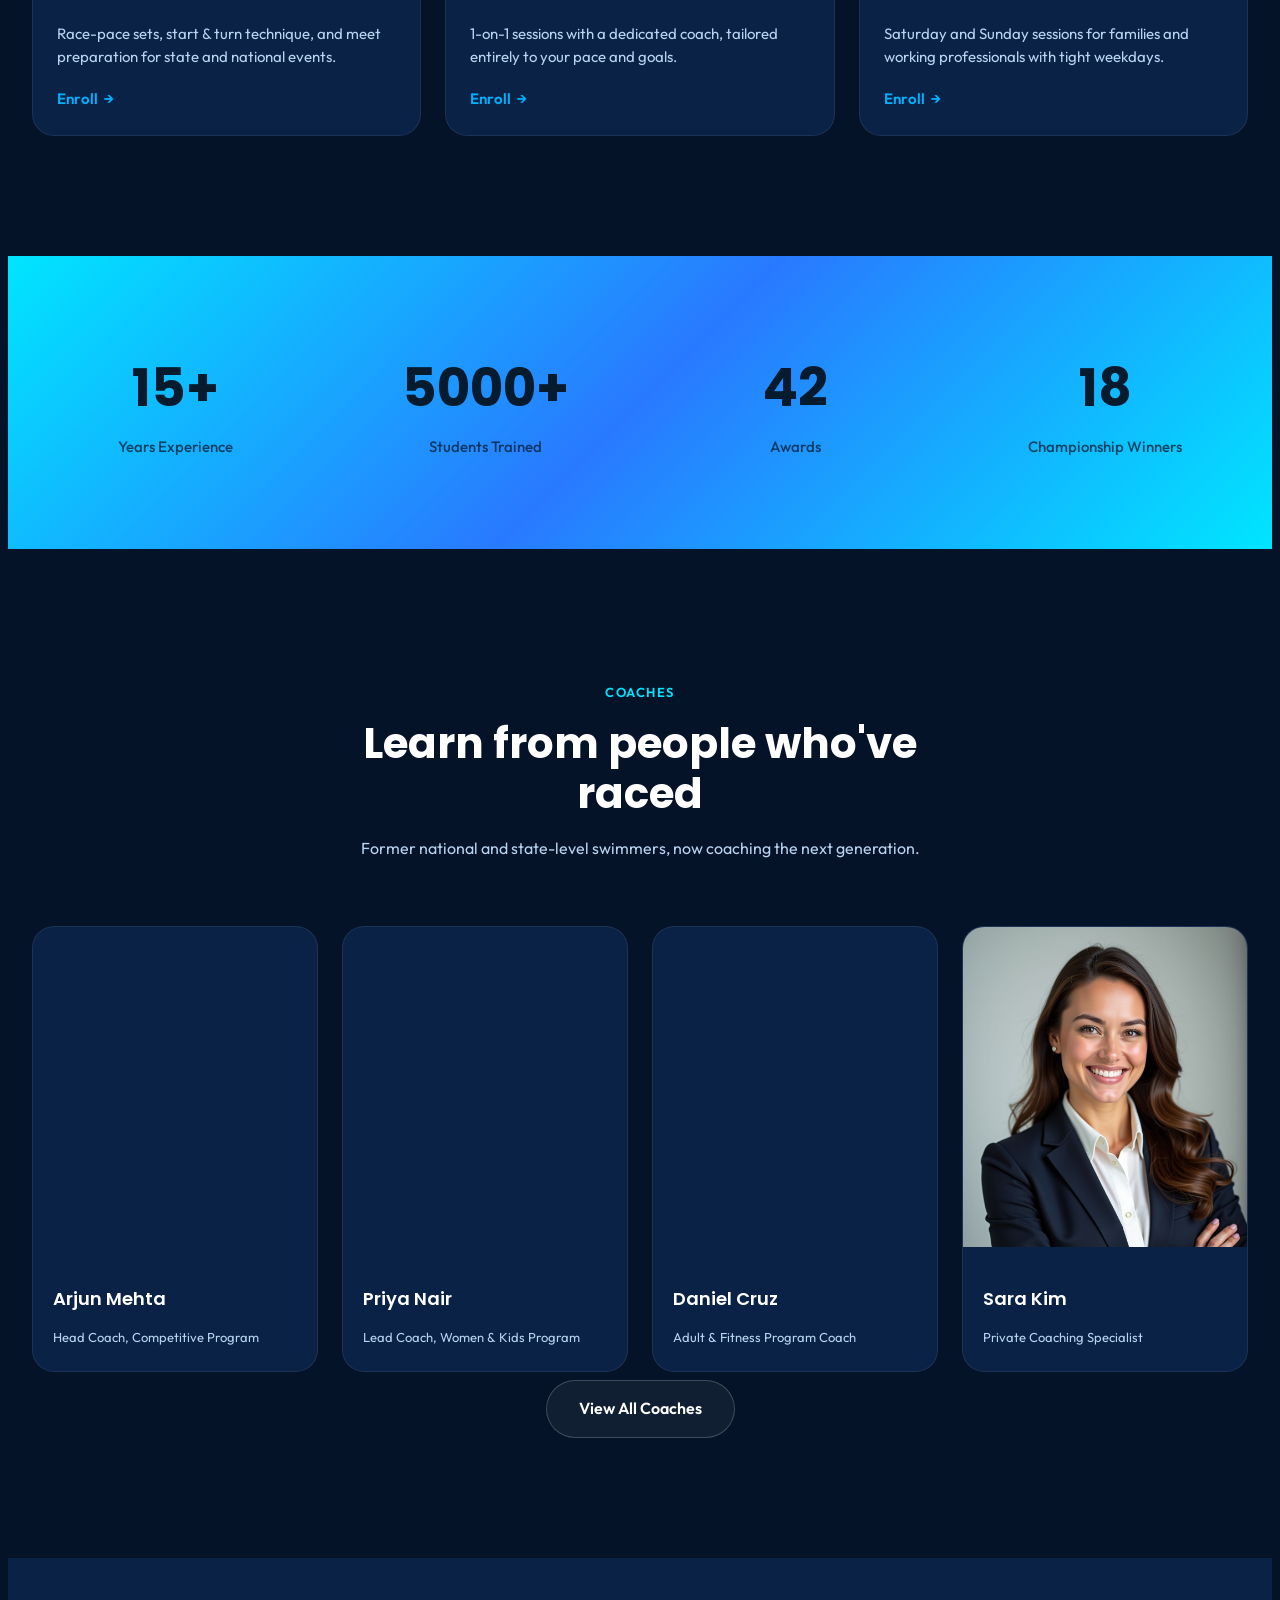
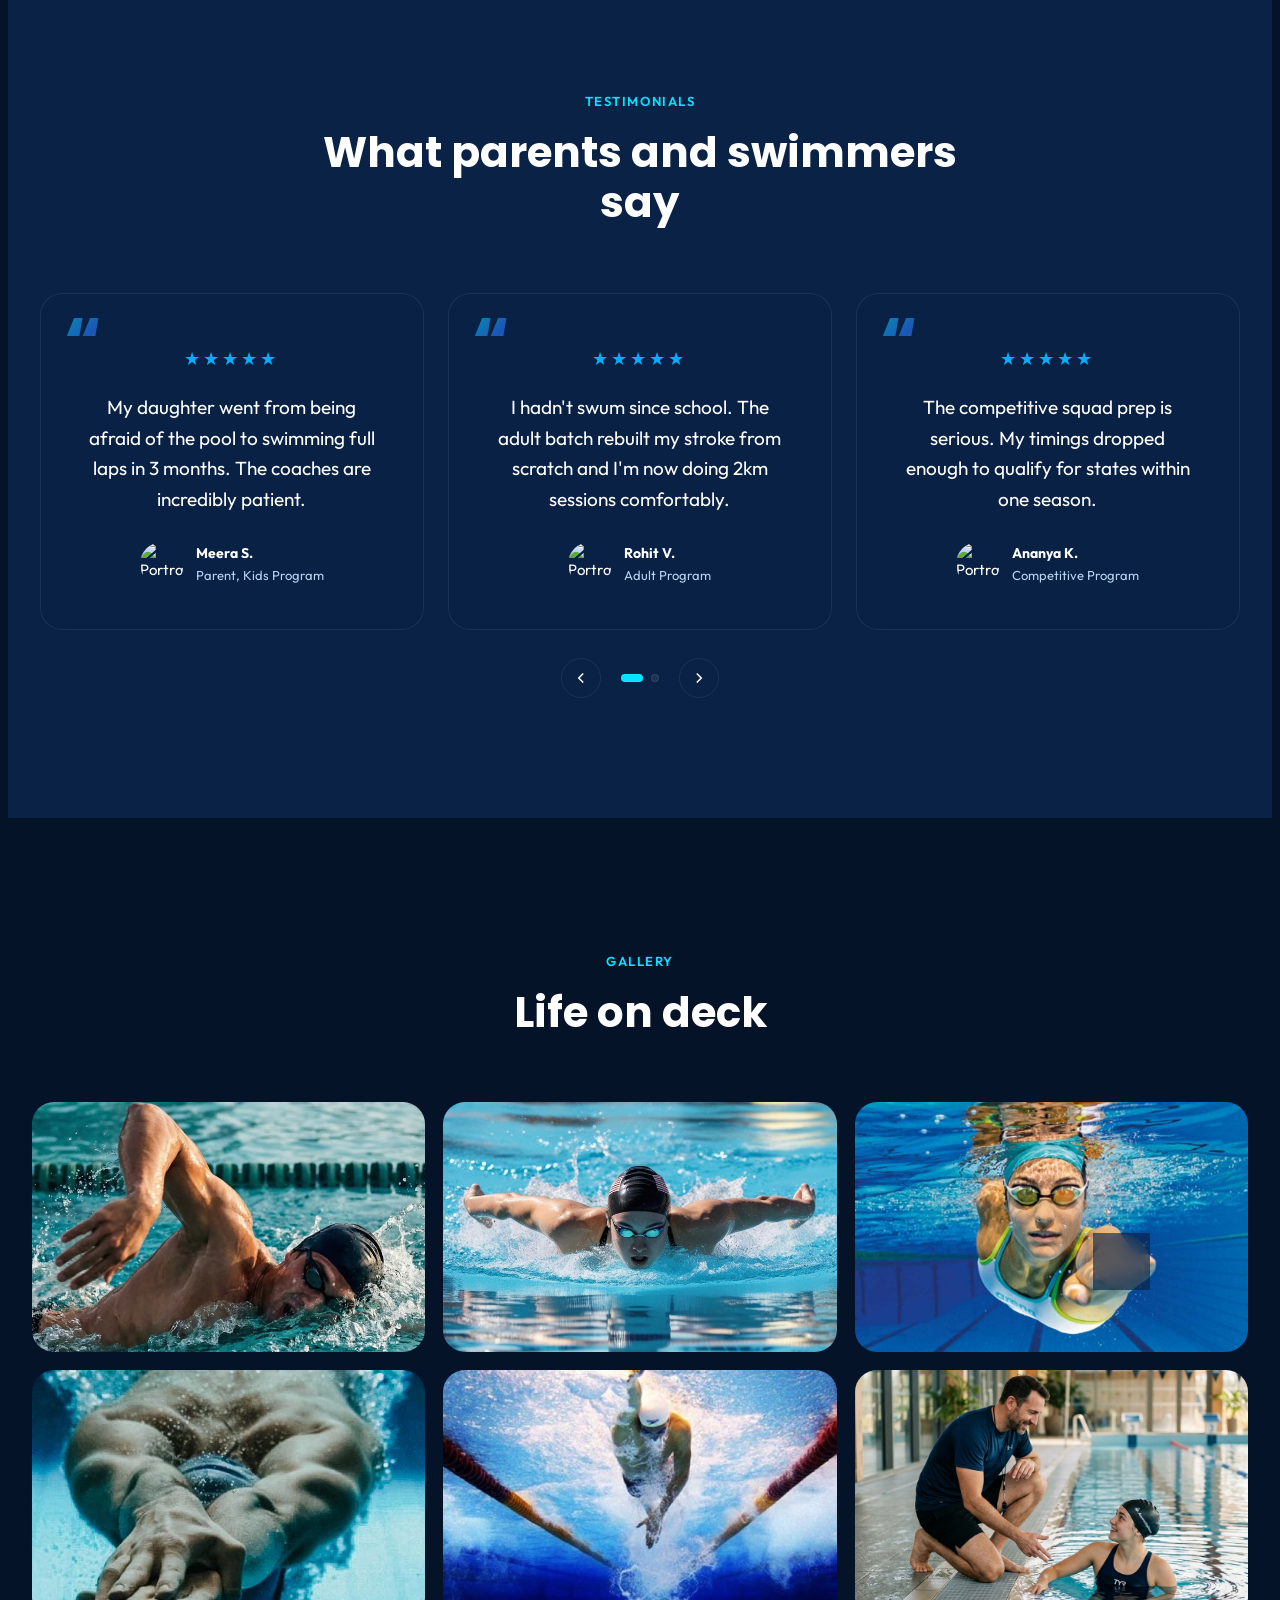
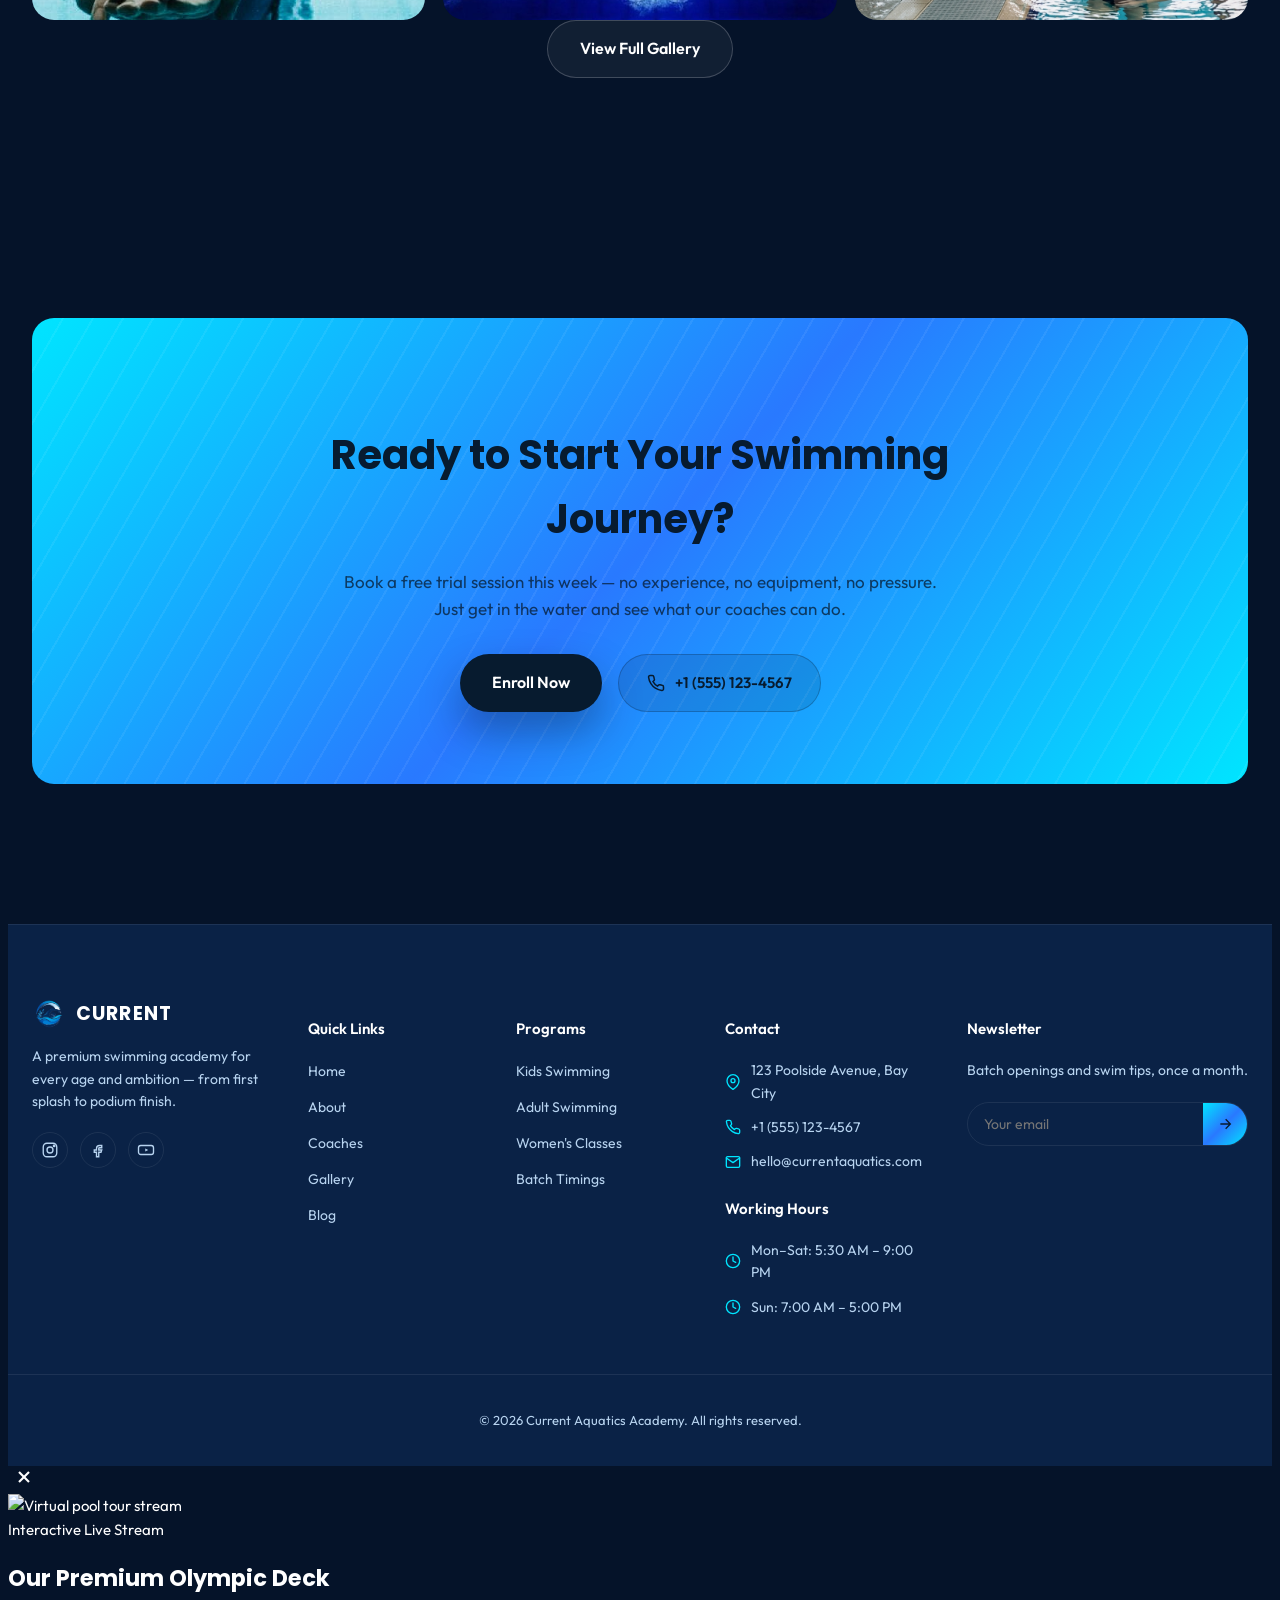
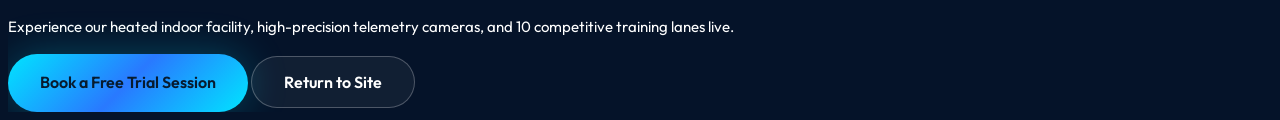
==== commit 8f2675a3: "ui fixed" ====
--- a/index.html
+++ b/index.html
@@ -191,74 +191,156 @@
   <main id="main-content">
 
     <!-- ============================================================ -->
-    <!-- SECTION 1 — HOME HERO (SPLIT LAYOUT)                         -->
-    <!-- ============================================================ -->
-    <section id="home" class="hero home-hero" aria-label="Introduction">
-
-      <!-- Background Video Banner -->
-      <video autoplay loop muted playsinline
-        class="absolute inset-0 w-full h-full object-cover z-0 pointer-events-none opacity-30">
+    <!-- SECTION 1 — HOME HERO (SWIMMING ACADEMY — REDESIGNED)        -->
+    <!-- ============================================================ -->
+    <section id="home" class="acad-hero" aria-label="Introduction">
+
+      <!-- Full-bleed background video -->
+      <video autoplay loop muted playsinline class="acad-hero-video">
         <source src="hero vedio.mp4" type="video/mp4">
       </video>
 
-      <!-- Cinematic gradient mask for text clarity -->
-      <div class="hero-gradient-mask"></div>
-
-      <!-- Orb blobs -->
-      <div class="home-hero-blob blob-1" aria-hidden="true"></div>
-      <div class="home-hero-blob blob-2" aria-hidden="true"></div>
-      <div class="home-hero-blob blob-3" aria-hidden="true"></div>
-
-      <!-- Animated canvas -->
+      <!-- Strong readable overlay — dark gradient always on -->
+      <div class="acad-hero-overlay"></div>
+
+      <!-- Subtle orb glows -->
+      <div class="acad-orb acad-orb-1" aria-hidden="true"></div>
+      <div class="acad-orb acad-orb-2" aria-hidden="true"></div>
+
+      <!-- Animated water canvas -->
       <canvas id="waterCanvas" class="hero-canvas" aria-hidden="true"></canvas>
 
-      <div class="home-hero-inner flex flex-col items-center text-center max-w-4xl mx-auto z-10">
-
-        <!-- Glassmorphic Card Container -->
-        <div class="hero-glass-card hero-glass-card-v2 fade-up w-full">
-          <div class="home-badge">
-            <span class="home-badge-dot"></span>
-            Est. 2010 &middot; Olympic-Standard Facility
-          </div>
-
-          <h1 class="home-hero-title">
-            Dive Into<br>
-            <span class="home-title-accent">Excellence</span>
-            in the Water
+      <!-- Main split grid -->
+      <div class="acad-hero-grid">
+
+        <!-- LEFT — Welcoming copy + CTAs -->
+        <div class="acad-hero-left fade-up">
+
+          <!-- Academy badge -->
+          <div class="acad-badge">
+            <span class="acad-badge-dot"></span>
+            Enrolments Open &nbsp;·&nbsp; Est. 2010 &nbsp;·&nbsp; All Ages Welcome
+          </div>
+
+          <h1 class="acad-headline">
+            Where Every<br>
+            <span class="acad-headline-accent">Swimmer</span><br>
+            Finds Their Flow
           </h1>
 
-          <p class="home-hero-sub max-w-2xl mx-auto">Professional swimming training for every age and skill level — from
-            first splash to podium finish with certified coaches.</p>
-
-
-          <!-- Stat pills row -->
-          <div class="flex flex-wrap justify-center gap-3 w-full pt-8 border-t" style="border-color: var(--border);">
-            <div class="hero-stat-pill">
-              <span class="hero-stat-pill-num" data-count="5000" data-suffix="+">5000+</span>
-              <span class="hero-stat-pill-label">Students Trained</span>
-            </div>
-            <div class="hero-stat-pill">
-              <span class="hero-stat-pill-num" data-count="25" data-suffix="+">25+</span>
-              <span class="hero-stat-pill-label">Certified Coaches</span>
-            </div>
-            <div class="hero-stat-pill">
-              <span class="hero-stat-pill-num" data-count="98" data-suffix="%">98%</span>
-              <span class="hero-stat-pill-label">Success Rate</span>
-            </div>
-            <div class="hero-stat-pill">
-              <span class="hero-stat-pill-num" data-count="15" data-suffix="+">15+</span>
-              <span class="hero-stat-pill-label">Years of Excellence</span>
-            </div>
-          </div>
-        </div>
-
-      </div>
-
-      <button class="scroll-indicator" aria-label="Scroll to next section"
-        onclick="document.getElementById('why-us').scrollIntoView({behavior:'smooth'})">
-        <span></span>
-      </button>
+          <p class="acad-description">
+            Join 5,000+ students across all ages and abilities. Kids, adults, women-only batches, 
+            and competitive squads — guided by ASCA-certified coaches in our Olympic-standard pool.
+          </p>
+
+          <!-- CTA row -->
+          <div class="acad-cta-row">
+            <a href="login.html" class="acad-btn-primary magnetic">Book Free Trial</a>
+            <a href="#programs" class="acad-btn-outline magnetic">View All Programs</a>
+          </div>
+
+          <!-- Stats strip -->
+          <div class="acad-stats-strip">
+            <div class="acad-stat">
+              <span class="acad-stat-num">5000+</span>
+              <span class="acad-stat-label">Students Trained</span>
+            </div>
+            <div class="acad-stat-sep"></div>
+            <div class="acad-stat">
+              <span class="acad-stat-num">25+</span>
+              <span class="acad-stat-label">Certified Coaches</span>
+            </div>
+            <div class="acad-stat-sep"></div>
+            <div class="acad-stat">
+              <span class="acad-stat-num">98%</span>
+              <span class="acad-stat-label">Success Rate</span>
+            </div>
+            <div class="acad-stat-sep"></div>
+            <div class="acad-stat">
+              <span class="acad-stat-num">15+</span>
+              <span class="acad-stat-label">Years Experience</span>
+            </div>
+          </div>
+        </div>
+
+        <!-- RIGHT — 3D Auto-Rotating Image Card Deck -->
+        <div class="acad-hero-right fade-up" style="transition-delay:140ms">
+
+          <div class="acad-card-stack" id="acadCardStack">
+
+            <!-- Card 1 — Kids Academy -->
+            <div class="acad-img-card card-pos-1" data-card="1">
+              <div class="acad-img-card-bg" style="background-image:url('https://images.unsplash.com/photo-1560090995-01632a28895b?q=85&w=900&auto=format&fit=crop')"></div>
+              <div class="acad-img-card-tint"></div>
+              <div class="acad-img-card-footer">
+                <div class="acad-card-footer-inner">
+                  <p class="acad-card-footer-title">Kids Academy</p>
+                  <p class="acad-card-footer-meta">Ages 4–12 · Beginner to Intermediate</p>
+                </div>
+                <span class="acad-card-pill acad-pill-kids">Kids</span>
+              </div>
+            </div>
+
+            <!-- Card 2 — Adult & Fitness -->
+            <div class="acad-img-card card-pos-2" data-card="2">
+              <div class="acad-img-card-bg" style="background-image:url('https://images.unsplash.com/photo-1519315901367-f34ff9154487?q=85&w=900&auto=format&fit=crop')"></div>
+              <div class="acad-img-card-tint"></div>
+              <div class="acad-img-card-footer">
+                <div class="acad-card-footer-inner">
+                  <p class="acad-card-footer-title">Adult & Fitness</p>
+                  <p class="acad-card-footer-meta">All Levels · Flexible Morning & Evening</p>
+                </div>
+                <span class="acad-card-pill acad-pill-adult">Adult</span>
+              </div>
+            </div>
+
+            <!-- Card 3 — Women's Private -->
+            <div class="acad-img-card card-pos-3" data-card="3">
+              <div class="acad-img-card-bg" style="background-image:url('https://images.unsplash.com/photo-1600965962361-9035dbfd1c50?q=85&w=900&auto=format&fit=crop')"></div>
+              <div class="acad-img-card-tint"></div>
+              <div class="acad-img-card-footer">
+                <div class="acad-card-footer-inner">
+                  <p class="acad-card-footer-title">Women's Private</p>
+                  <p class="acad-card-footer-meta">Women-only · Certified Female Coaches</p>
+                </div>
+                <span class="acad-card-pill acad-pill-women">Women</span>
+              </div>
+            </div>
+
+            <!-- Card 4 — Elite Performance -->
+            <div class="acad-img-card card-pos-4" data-card="4">
+              <div class="acad-img-card-bg" style="background-image:url('https://images.unsplash.com/photo-1530549387789-4c1017266635?q=85&w=900&auto=format&fit=crop')"></div>
+              <div class="acad-img-card-tint"></div>
+              <div class="acad-img-card-footer">
+                <div class="acad-card-footer-inner">
+                  <p class="acad-card-footer-title">Elite Performance</p>
+                  <p class="acad-card-footer-meta">Advanced · Competitive Race Training</p>
+                </div>
+                <span class="acad-card-pill acad-pill-elite">Elite</span>
+              </div>
+            </div>
+
+          </div>
+
+          <!-- Dot indicators -->
+          <div class="acad-stack-dots" id="acadStackDots">
+            <button class="acad-stack-dot active" data-dot="0" aria-label="Kids Academy"></button>
+            <button class="acad-stack-dot" data-dot="1" aria-label="Adult Fitness"></button>
+            <button class="acad-stack-dot" data-dot="2" aria-label="Women's Private"></button>
+            <button class="acad-stack-dot" data-dot="3" aria-label="Elite Performance"></button>
+          </div>
+
+        </div>
+
+      </div>
+
+      <!-- CSS wave separator -->
+      <div class="acad-hero-wave" aria-hidden="true"></div>
+
     </section>
+
+
+
 
     <!-- ============================================================ -->
     <!-- SECTION 2 — WHY CHOOSE US                                     -->
--- a/style.css
+++ b/style.css
@@ -5095,4 +5095,1177 @@
 }
 .stat-line-fill.animated {
   width: var(--target-width) !important;
+}
+
+/* ==========================================================================
+   ELITE HOME HERO — FULL REDESIGN (index.html only)
+   No SVG. Pure CSS shapes, gradients, clip-path.
+   ========================================================================== */
+
+/* ---------- Base Section ---------- */
+.elite-home-hero {
+  position: relative;
+  min-height: 100vh;
+  overflow: hidden;
+  display: flex;
+  flex-direction: column;
+  background: #030e1e;
+}
+
+/* ---------- Video Background ---------- */
+.elite-hero-video {
+  position: absolute;
+  inset: 0;
+  width: 100%;
+  height: 100%;
+  object-fit: cover;
+  z-index: 0;
+  opacity: 0.22;
+  pointer-events: none;
+}
+
+/* ---------- Cinematic Multi-Layer Overlay ---------- */
+.elite-hero-overlay {
+  position: absolute;
+  inset: 0;
+  z-index: 1;
+  background:
+    linear-gradient(115deg, rgba(3,14,30,0.92) 0%, rgba(3,14,30,0.6) 50%, rgba(3,14,30,0.82) 100%),
+    linear-gradient(0deg, rgba(0,229,255,0.04) 0%, transparent 60%);
+  pointer-events: none;
+}
+
+/* ---------- Orb Glows ---------- */
+.elite-orb {
+  position: absolute;
+  border-radius: 50%;
+  filter: blur(90px);
+  pointer-events: none;
+  z-index: 1;
+}
+.elite-orb-1 {
+  width: 600px; height: 600px;
+  background: radial-gradient(circle, rgba(0,229,255,0.14) 0%, transparent 70%);
+  top: -120px; left: -80px;
+  animation: blobFloat 14s ease-in-out infinite;
+}
+.elite-orb-2 {
+  width: 500px; height: 500px;
+  background: radial-gradient(circle, rgba(41,121,255,0.12) 0%, transparent 70%);
+  bottom: 60px; right: -60px;
+  animation: blobFloat 18s ease-in-out infinite reverse;
+}
+
+/* ---------- Scrolling Marquee Ticker ---------- */
+.elite-ticker {
+  position: absolute;
+  top: 88px; /* just under navbar */
+  left: 0; right: 0;
+  z-index: 5;
+  overflow: hidden;
+  border-top: 1px solid rgba(0,229,255,0.12);
+  border-bottom: 1px solid rgba(0,229,255,0.12);
+  background: rgba(0,229,255,0.04);
+  padding: 10px 0;
+  pointer-events: none;
+}
+.elite-ticker-track {
+  display: inline-flex;
+  align-items: center;
+  gap: 28px;
+  white-space: nowrap;
+  animation: eliteTicker 28s linear infinite;
+  font-size: 11px;
+  font-weight: 700;
+  letter-spacing: 0.18em;
+  text-transform: uppercase;
+  color: rgba(0,229,255,0.7);
+}
+.elite-ticker-dot {
+  width: 4px; height: 4px;
+  border-radius: 50%;
+  background: rgba(0,229,255,0.5);
+  display: inline-block;
+  flex-shrink: 0;
+}
+@keyframes eliteTicker {
+  0%   { transform: translateX(0); }
+  100% { transform: translateX(-50%); }
+}
+
+/* ---------- Main Content Grid ---------- */
+.elite-hero-grid {
+  position: relative;
+  z-index: 6;
+  display: grid;
+  grid-template-columns: 1.15fr 0.85fr;
+  gap: 48px;
+  align-items: center;
+  max-width: 1280px;
+  margin: 0 auto;
+  padding: 180px 40px 120px;
+  width: 100%;
+}
+
+/* ---------- LEFT COLUMN ---------- */
+.elite-hero-left {
+  display: flex;
+  flex-direction: column;
+  gap: 0;
+}
+
+.elite-hero-eyebrow {
+  display: inline-flex;
+  align-items: center;
+  gap: 10px;
+  font-size: 12px;
+  font-weight: 700;
+  letter-spacing: 0.14em;
+  text-transform: uppercase;
+  color: var(--primary);
+  margin-bottom: 28px;
+}
+.elite-eyebrow-live {
+  width: 8px; height: 8px;
+  border-radius: 50%;
+  background: #22c55e;
+  box-shadow: 0 0 10px #22c55e;
+  animation: pulse 2s ease-in-out infinite;
+  flex-shrink: 0;
+}
+
+/* Big headline */
+.elite-hero-headline {
+  font-family: 'Poppins', sans-serif;
+  font-size: clamp(48px, 6vw, 90px);
+  font-weight: 900;
+  line-height: 1.0;
+  letter-spacing: -0.04em;
+  color: #fff;
+  margin-bottom: 28px;
+}
+
+/* Gradient text span */
+.elite-headline-gradient {
+  display: block;
+  background: linear-gradient(135deg, #00E5FF 0%, #38BDF8 45%, #2979FF 100%);
+  -webkit-background-clip: text;
+  background-clip: text;
+  color: transparent;
+}
+
+/* Outline text span — elite typographic detail */
+.elite-headline-outline {
+  display: block;
+  -webkit-text-stroke: 2px rgba(255,255,255,0.35);
+  color: transparent;
+  letter-spacing: -0.03em;
+  font-size: 0.85em;
+}
+
+.elite-hero-description {
+  font-size: 16px;
+  line-height: 1.7;
+  color: rgba(184, 212, 240, 0.85);
+  max-width: 520px;
+  margin-bottom: 40px;
+}
+
+/* CTA Buttons */
+.elite-hero-cta {
+  display: flex;
+  gap: 16px;
+  flex-wrap: wrap;
+  margin-bottom: 48px;
+}
+.elite-btn-primary {
+  display: inline-flex;
+  align-items: center;
+  gap: 8px;
+  background: linear-gradient(135deg, #00E5FF, #2979FF);
+  color: #030e1e;
+  font-weight: 700;
+  font-size: 15px;
+  padding: 16px 34px;
+  border-radius: 999px;
+  letter-spacing: 0.02em;
+  box-shadow: 0 0 40px rgba(0,229,255,0.35), 0 8px 24px rgba(0,0,0,0.3);
+  transition: transform 0.25s var(--ease), box-shadow 0.25s var(--ease);
+  text-decoration: none;
+}
+.elite-btn-primary:hover {
+  transform: translateY(-3px);
+  box-shadow: 0 0 60px rgba(0,229,255,0.5), 0 12px 30px rgba(0,0,0,0.3);
+}
+.elite-btn-ghost {
+  display: inline-flex;
+  align-items: center;
+  gap: 8px;
+  background: rgba(255,255,255,0.05);
+  border: 1.5px solid rgba(255,255,255,0.2);
+  color: #fff;
+  font-weight: 600;
+  font-size: 15px;
+  padding: 15px 34px;
+  border-radius: 999px;
+  transition: all 0.25s var(--ease);
+  text-decoration: none;
+}
+.elite-btn-ghost:hover {
+  border-color: var(--primary);
+  background: rgba(0,229,255,0.08);
+  transform: translateY(-3px);
+}
+
+/* Trust stat bar */
+.elite-trust-row {
+  display: flex;
+  align-items: center;
+  gap: 0;
+  padding: 24px 0 0;
+  border-top: 1px solid rgba(255,255,255,0.08);
+}
+.elite-trust-item {
+  display: flex;
+  flex-direction: column;
+  gap: 3px;
+  flex: 1;
+}
+.elite-trust-num {
+  font-family: 'Poppins', sans-serif;
+  font-size: 22px;
+  font-weight: 800;
+  background: linear-gradient(135deg, #00E5FF, #38BDF8);
+  -webkit-background-clip: text;
+  background-clip: text;
+  color: transparent;
+  line-height: 1;
+}
+.elite-trust-label {
+  font-size: 11px;
+  font-weight: 600;
+  letter-spacing: 0.06em;
+  color: rgba(184,212,240,0.65);
+  text-transform: uppercase;
+}
+.elite-trust-divider {
+  width: 1px;
+  height: 36px;
+  background: rgba(255,255,255,0.1);
+  margin: 0 20px;
+  flex-shrink: 0;
+}
+
+/* ---------- RIGHT COLUMN — Session Card ---------- */
+.elite-hero-right {
+  display: flex;
+  flex-direction: column;
+  gap: 16px;
+  align-items: flex-end;
+}
+
+.elite-session-card {
+  width: 100%;
+  background: rgba(10, 28, 55, 0.82);
+  border: 1px solid rgba(0,229,255,0.18);
+  border-radius: 24px;
+  padding: 28px;
+  backdrop-filter: blur(24px) saturate(180%);
+  -webkit-backdrop-filter: blur(24px) saturate(180%);
+  box-shadow: 0 30px 80px rgba(0,0,0,0.5), 0 0 60px rgba(0,229,255,0.06), inset 0 1px 0 rgba(255,255,255,0.06);
+}
+
+.elite-card-header {
+  display: flex;
+  justify-content: space-between;
+  align-items: flex-start;
+  margin-bottom: 20px;
+  padding-bottom: 18px;
+  border-bottom: 1px solid rgba(255,255,255,0.07);
+}
+.elite-card-label {
+  font-size: 10px;
+  font-weight: 700;
+  letter-spacing: 0.14em;
+  text-transform: uppercase;
+  color: var(--primary);
+  margin-bottom: 4px;
+}
+.elite-card-date {
+  font-size: 15px;
+  font-weight: 700;
+  color: #fff;
+  font-family: 'Poppins', sans-serif;
+}
+.elite-card-live-badge {
+  display: inline-flex;
+  align-items: center;
+  gap: 6px;
+  font-size: 11px;
+  font-weight: 700;
+  color: #22c55e;
+  background: rgba(34,197,94,0.1);
+  border: 1px solid rgba(34,197,94,0.25);
+  border-radius: 999px;
+  padding: 5px 12px;
+}
+.elite-card-live-dot {
+  width: 6px; height: 6px;
+  border-radius: 50%;
+  background: #22c55e;
+  animation: pulse 1.5s ease-in-out infinite;
+}
+
+/* Session rows */
+.elite-session-list {
+  display: flex;
+  flex-direction: column;
+  gap: 12px;
+  margin-bottom: 20px;
+}
+.elite-session-row {
+  display: grid;
+  grid-template-columns: 42px 1fr auto;
+  align-items: center;
+  gap: 12px;
+  padding: 12px 14px;
+  border-radius: 12px;
+  background: rgba(255,255,255,0.03);
+  border: 1px solid rgba(255,255,255,0.05);
+  transition: all 0.25s var(--ease);
+}
+.elite-session-row:hover {
+  background: rgba(0,229,255,0.05);
+  border-color: rgba(0,229,255,0.15);
+}
+.elite-session-time-block {
+  width: 42px; height: 42px;
+  border-radius: 10px;
+  display: grid;
+  place-items: center;
+  font-size: 11px;
+  font-weight: 800;
+  letter-spacing: 0.06em;
+  flex-shrink: 0;
+}
+.elite-time-morning {
+  background: rgba(251,191,36,0.15);
+  color: #fbbf24;
+  border: 1px solid rgba(251,191,36,0.2);
+}
+.elite-time-eve {
+  background: rgba(139,92,246,0.15);
+  color: #a78bfa;
+  border: 1px solid rgba(139,92,246,0.2);
+}
+.elite-session-name {
+  font-size: 13px;
+  font-weight: 700;
+  color: #fff;
+  margin-bottom: 2px;
+}
+.elite-session-meta {
+  font-size: 11px;
+  color: rgba(184,212,240,0.6);
+}
+.elite-session-spots {
+  font-size: 11px;
+  font-weight: 700;
+  color: #22c55e;
+  background: rgba(34,197,94,0.08);
+  border: 1px solid rgba(34,197,94,0.2);
+  border-radius: 999px;
+  padding: 3px 10px;
+  white-space: nowrap;
+}
+.elite-spots-low {
+  color: #f59e0b;
+  background: rgba(245,158,11,0.08);
+  border-color: rgba(245,158,11,0.2);
+}
+
+/* Card footer CTA link */
+.elite-card-cta {
+  display: block;
+  text-align: center;
+  padding: 13px;
+  border-radius: 12px;
+  font-size: 13px;
+  font-weight: 700;
+  color: var(--primary);
+  background: rgba(0,229,255,0.06);
+  border: 1px solid rgba(0,229,255,0.15);
+  transition: all 0.25s var(--ease);
+  text-decoration: none;
+  letter-spacing: 0.03em;
+}
+.elite-card-cta:hover {
+  background: rgba(0,229,255,0.12);
+  border-color: rgba(0,229,255,0.3);
+  transform: translateY(-2px);
+}
+
+/* Floating award chip */
+.elite-award-chip {
+  display: inline-flex;
+  align-items: center;
+  gap: 10px;
+  padding: 10px 18px;
+  background: rgba(10,28,55,0.85);
+  border: 1px solid rgba(251,191,36,0.25);
+  border-radius: 999px;
+  backdrop-filter: blur(12px);
+  font-size: 13px;
+  font-weight: 700;
+  color: #fbbf24;
+  box-shadow: 0 8px 24px rgba(0,0,0,0.3), 0 0 20px rgba(251,191,36,0.08);
+  align-self: flex-start;
+}
+.elite-award-icon {
+  font-size: 18px;
+  line-height: 1;
+}
+
+/* ---------- CSS Wave Divider ---------- */
+.elite-hero-wave {
+  position: absolute;
+  bottom: 0;
+  left: 0;
+  right: 0;
+  height: 72px;
+  background: var(--bg);
+  clip-path: ellipse(55% 100% at 50% 100%);
+  z-index: 7;
+}
+
+/* ---------- Light Mode Overrides ---------- */
+html.light .elite-home-hero { background: #f0f6fc; }
+html.light .elite-hero-overlay {
+  background:
+    linear-gradient(115deg, rgba(240,246,252,0.88) 0%, rgba(240,246,252,0.55) 50%, rgba(240,246,252,0.82) 100%);
+}
+html.light .elite-ticker-track { color: rgba(0,119,194,0.65); }
+html.light .elite-ticker-dot { background: rgba(0,119,194,0.45); }
+html.light .elite-hero-headline { color: #0b1e36; }
+html.light .elite-headline-outline { -webkit-text-stroke-color: rgba(11,30,54,0.3); }
+html.light .elite-hero-description { color: #4b6584; }
+html.light .elite-btn-ghost { color: #0b1e36; border-color: rgba(11,30,54,0.2); }
+html.light .elite-btn-ghost:hover { border-color: #0077c2; background: rgba(0,119,194,0.07); }
+html.light .elite-trust-label { color: #64748b; }
+html.light .elite-trust-divider { background: rgba(11,30,54,0.1); }
+html.light .elite-session-card {
+  background: rgba(255,255,255,0.88);
+  border-color: rgba(0,119,194,0.15);
+  box-shadow: 0 24px 64px rgba(11,30,54,0.1), inset 0 1px 0 rgba(255,255,255,0.9);
+}
+html.light .elite-card-date { color: #0b1e36; }
+html.light .elite-session-name { color: #0b1e36; }
+html.light .elite-session-meta { color: #64748b; }
+html.light .elite-session-row { background: rgba(11,30,54,0.03); border-color: rgba(11,30,54,0.06); }
+html.light .elite-session-row:hover { background: rgba(0,119,194,0.04); border-color: rgba(0,119,194,0.12); }
+html.light .elite-card-cta { color: #0077c2; background: rgba(0,119,194,0.05); border-color: rgba(0,119,194,0.14); }
+html.light .elite-card-cta:hover { background: rgba(0,119,194,0.1); }
+html.light .elite-award-chip { background: rgba(255,255,255,0.92); }
+html.light .elite-hero-wave { background: var(--bg); }
+
+/* ---------- Responsive ---------- */
+@media (max-width: 1024px) {
+  .elite-hero-grid {
+    grid-template-columns: 1fr;
+    padding: 160px 32px 100px;
+    gap: 40px;
+  }
+  .elite-hero-right { align-items: stretch; }
+  .elite-award-chip { align-self: flex-start; }
+  .elite-hero-headline { font-size: clamp(42px, 8vw, 70px); }
+}
+@media (max-width: 640px) {
+  .elite-hero-grid { padding: 150px 20px 80px; }
+  .elite-hero-headline { font-size: clamp(36px, 10vw, 56px); }
+  .elite-hero-cta { flex-direction: column; }
+  .elite-btn-primary, .elite-btn-ghost { justify-content: center; text-align: center; }
+  .elite-trust-row { flex-wrap: wrap; gap: 16px; }
+  .elite-trust-divider { display: none; }
+  .elite-session-row { grid-template-columns: 42px 1fr; }
+  .elite-session-spots { grid-column: 2; }
+  .elite-ticker { top: 72px; }
+}
+
+/* ==========================================================================
+   SWIMMING ACADEMY HERO — REDESIGN v3 (.acad-* namespace)
+   Warm, welcoming, readable, contrast-fixed.
+   ========================================================================== */
+
+/* --- Base section --- */
+.acad-hero {
+  position: relative;
+  min-height: 100vh;
+  overflow: hidden;
+  display: flex;
+  flex-direction: column;
+  background: #04111f;
+}
+
+/* --- Background video --- */
+.acad-hero-video {
+  position: absolute;
+  inset: 0;
+  width: 100%; height: 100%;
+  object-fit: cover;
+  z-index: 0;
+  opacity: 0.28;
+  pointer-events: none;
+}
+
+/* --- Overlay: always-dark, guaranteed readable text --- */
+.acad-hero-overlay {
+  position: absolute;
+  inset: 0;
+  z-index: 1;
+  /* Strong left-to-right gradient: left 90% dark, right fades to see card */
+  background:
+    linear-gradient(105deg,
+      rgba(4,17,31,0.96) 0%,
+      rgba(4,17,31,0.88) 40%,
+      rgba(4,17,31,0.72) 65%,
+      rgba(4,17,31,0.6)  100%),
+    linear-gradient(180deg, rgba(0,160,220,0.05) 0%, transparent 70%);
+  pointer-events: none;
+}
+
+/* --- Orb glows (subtle, not distracting) --- */
+.acad-orb {
+  position: absolute;
+  border-radius: 50%;
+  filter: blur(80px);
+  pointer-events: none;
+  z-index: 1;
+}
+.acad-orb-1 {
+  width: 480px; height: 480px;
+  background: radial-gradient(circle, rgba(0,160,220,0.12) 0%, transparent 70%);
+  top: -80px; left: -60px;
+  animation: blobFloat 16s ease-in-out infinite;
+}
+.acad-orb-2 {
+  width: 380px; height: 380px;
+  background: radial-gradient(circle, rgba(0,200,180,0.08) 0%, transparent 70%);
+  bottom: 80px; right: 80px;
+  animation: blobFloat 22s ease-in-out infinite reverse;
+}
+
+/* --- Main content grid --- */
+.acad-hero-grid {
+  position: relative;
+  z-index: 5;
+  display: grid;
+  grid-template-columns: 1.1fr 0.9fr;
+  gap: 52px;
+  align-items: center;
+  max-width: 1260px;
+  margin: 0 auto;
+  padding: 164px 48px 110px;
+  width: 100%;
+}
+
+/* ---- LEFT COLUMN ---- */
+.acad-hero-left {
+  display: flex;
+  flex-direction: column;
+}
+
+/* Eyebrow badge */
+.acad-badge {
+  display: inline-flex;
+  align-items: center;
+  gap: 10px;
+  font-size: 12px;
+  font-weight: 700;
+  letter-spacing: 0.12em;
+  text-transform: uppercase;
+  color: #62d5fa;
+  background: rgba(0,160,220,0.1);
+  border: 1px solid rgba(0,160,220,0.22);
+  border-radius: 999px;
+  padding: 8px 18px;
+  margin-bottom: 28px;
+  width: fit-content;
+}
+.acad-badge-dot {
+  width: 7px; height: 7px;
+  border-radius: 50%;
+  background: #22c55e;
+  box-shadow: 0 0 8px #22c55e;
+  animation: pulse 2s ease-in-out infinite;
+  flex-shrink: 0;
+}
+
+/* Main headline — SOLID text, zero outline tricks */
+.acad-headline {
+  font-family: 'Poppins', sans-serif;
+  font-size: clamp(44px, 5.5vw, 82px);
+  font-weight: 900;
+  line-height: 1.05;
+  letter-spacing: -0.03em;
+  color: #ffffff;       /* solid white — maximum contrast */
+  margin-bottom: 24px;
+}
+.acad-headline-accent {
+  display: inline;
+  background: linear-gradient(125deg, #00cfff 0%, #0098d4 60%, #00d4b8 100%);
+  -webkit-background-clip: text;
+  background-clip: text;
+  color: transparent;
+  /* No -webkit-text-stroke. No outline. Just gradient fill. */
+}
+
+/* Description text */
+.acad-description {
+  font-size: 16px;
+  line-height: 1.72;
+  color: rgba(190, 220, 240, 0.88); /* light blue-white, WCAG AA */
+  max-width: 500px;
+  margin-bottom: 36px;
+}
+
+/* CTA row */
+.acad-cta-row {
+  display: flex;
+  gap: 14px;
+  flex-wrap: wrap;
+  margin-bottom: 44px;
+}
+.acad-btn-primary {
+  display: inline-flex;
+  align-items: center;
+  justify-content: center;
+  background: linear-gradient(125deg, #00cfff, #0087c4);
+  color: #04111f;
+  font-weight: 800;
+  font-size: 15px;
+  padding: 16px 36px;
+  border-radius: 999px;
+  letter-spacing: 0.02em;
+  text-decoration: none;
+  box-shadow: 0 4px 30px rgba(0,160,220,0.4), 0 8px 20px rgba(0,0,0,0.25);
+  transition: transform 0.25s var(--ease), box-shadow 0.25s var(--ease);
+}
+.acad-btn-primary:hover {
+  transform: translateY(-3px);
+  box-shadow: 0 6px 40px rgba(0,180,240,0.55), 0 10px 24px rgba(0,0,0,0.3);
+}
+.acad-btn-outline {
+  display: inline-flex;
+  align-items: center;
+  justify-content: center;
+  background: transparent;
+  border: 2px solid rgba(255,255,255,0.28);
+  color: #ffffff;
+  font-weight: 700;
+  font-size: 15px;
+  padding: 14px 32px;
+  border-radius: 999px;
+  text-decoration: none;
+  transition: all 0.25s var(--ease);
+}
+.acad-btn-outline:hover {
+  border-color: #00cfff;
+  background: rgba(0,180,240,0.08);
+  color: #62d5fa;
+  transform: translateY(-3px);
+}
+
+/* Stats strip */
+.acad-stats-strip {
+  display: flex;
+  align-items: center;
+  padding-top: 28px;
+  border-top: 1px solid rgba(255,255,255,0.1);
+}
+.acad-stat {
+  display: flex;
+  flex-direction: column;
+  gap: 3px;
+  flex: 1;
+}
+.acad-stat-num {
+  font-family: 'Poppins', sans-serif;
+  font-size: 22px;
+  font-weight: 800;
+  color: #ffffff;       /* pure white — no gradient, guaranteed contrast */
+  line-height: 1;
+}
+.acad-stat-label {
+  font-size: 11px;
+  font-weight: 600;
+  letter-spacing: 0.05em;
+  color: rgba(160, 200, 230, 0.72);
+  text-transform: uppercase;
+}
+.acad-stat-sep {
+  width: 1px;
+  height: 34px;
+  background: rgba(255,255,255,0.1);
+  margin: 0 20px;
+  flex-shrink: 0;
+}
+
+/* ---- RIGHT COLUMN — Programs Preview Card ---- */
+.acad-hero-right {
+  display: flex;
+  flex-direction: column;
+  gap: 14px;
+}
+
+.acad-programs-card {
+  background: rgba(8, 25, 48, 0.85);
+  border: 1px solid rgba(0,160,220,0.18);
+  border-radius: 22px;
+  padding: 28px 26px;
+  backdrop-filter: blur(22px) saturate(160%);
+  -webkit-backdrop-filter: blur(22px) saturate(160%);
+  box-shadow: 0 28px 70px rgba(0,0,0,0.45), 0 0 50px rgba(0,140,200,0.06),
+              inset 0 1px 0 rgba(255,255,255,0.06);
+}
+
+.acad-programs-card-header {
+  margin-bottom: 20px;
+  padding-bottom: 18px;
+  border-bottom: 1px solid rgba(255,255,255,0.07);
+}
+.acad-card-eyebrow {
+  font-size: 10px;
+  font-weight: 800;
+  letter-spacing: 0.16em;
+  text-transform: uppercase;
+  color: #00cfff;
+  margin-bottom: 6px;
+}
+.acad-card-title {
+  font-family: 'Poppins', sans-serif;
+  font-size: 18px;
+  font-weight: 800;
+  color: #ffffff;
+  margin-bottom: 4px;
+}
+.acad-card-sub {
+  font-size: 12px;
+  color: rgba(160,200,230,0.7);
+}
+
+/* Program list items */
+.acad-prog-list {
+  display: flex;
+  flex-direction: column;
+  gap: 10px;
+  margin-bottom: 20px;
+}
+.acad-prog-item {
+  display: grid;
+  grid-template-columns: 44px 1fr auto;
+  align-items: center;
+  gap: 12px;
+  padding: 12px 14px;
+  border-radius: 12px;
+  background: rgba(255,255,255,0.03);
+  border: 1px solid rgba(255,255,255,0.06);
+  transition: all 0.25s var(--ease);
+}
+.acad-prog-item:hover {
+  background: rgba(0,160,220,0.07);
+  border-color: rgba(0,160,220,0.2);
+  transform: translateX(4px);
+}
+.acad-prog-icon {
+  width: 44px; height: 44px;
+  border-radius: 12px;
+  display: grid;
+  place-items: center;
+  font-size: 20px;
+  flex-shrink: 0;
+}
+.acad-prog-icon-kids   { background: rgba(251,191,36,0.12);  border: 1px solid rgba(251,191,36,0.2); }
+.acad-prog-icon-adult  { background: rgba(0,160,220,0.12);   border: 1px solid rgba(0,160,220,0.2); }
+.acad-prog-icon-women  { background: rgba(236,72,153,0.12);  border: 1px solid rgba(236,72,153,0.2); }
+.acad-prog-icon-comp   { background: rgba(168,85,247,0.12);  border: 1px solid rgba(168,85,247,0.2); }
+
+.acad-prog-name {
+  font-size: 13px;
+  font-weight: 700;
+  color: #ffffff;
+  margin-bottom: 2px;
+}
+.acad-prog-meta {
+  font-size: 11px;
+  color: rgba(160,200,230,0.65);
+}
+.acad-prog-badge {
+  font-size: 10px;
+  font-weight: 700;
+  letter-spacing: 0.06em;
+  color: #00cfff;
+  background: rgba(0,180,240,0.1);
+  border: 1px solid rgba(0,180,240,0.2);
+  border-radius: 999px;
+  padding: 3px 9px;
+  white-space: nowrap;
+}
+.acad-badge-elite {
+  color: #c084fc;
+  background: rgba(168,85,247,0.1);
+  border-color: rgba(168,85,247,0.2);
+}
+
+/* Card CTA link */
+.acad-programs-cta {
+  display: block;
+  text-align: center;
+  padding: 12px;
+  border-radius: 10px;
+  font-size: 13px;
+  font-weight: 700;
+  color: #62d5fa;
+  background: rgba(0,160,220,0.07);
+  border: 1px solid rgba(0,160,220,0.18);
+  transition: all 0.25s var(--ease);
+  text-decoration: none;
+  letter-spacing: 0.02em;
+}
+.acad-programs-cta:hover {
+  background: rgba(0,180,240,0.14);
+  border-color: rgba(0,180,240,0.35);
+  transform: translateY(-2px);
+}
+
+/* Floating trust chip */
+.acad-trust-chip {
+  display: inline-flex;
+  align-items: center;
+  gap: 8px;
+  padding: 10px 18px;
+  background: rgba(8,25,48,0.88);
+  border: 1px solid rgba(255,220,50,0.22);
+  border-radius: 999px;
+  backdrop-filter: blur(12px);
+  font-size: 13px;
+  font-weight: 700;
+  color: #fde68a;
+  box-shadow: 0 6px 20px rgba(0,0,0,0.28);
+  align-self: flex-start;
+}
+
+/* --- Wave divider --- */
+.acad-hero-wave {
+  position: absolute;
+  bottom: 0; left: 0; right: 0;
+  height: 68px;
+  background: var(--bg);
+  clip-path: ellipse(56% 100% at 50% 100%);
+  z-index: 6;
+}
+
+/* --- Light mode overrides --- */
+html.light .acad-hero { background: #e8f4fc; }
+html.light .acad-hero-overlay {
+  background:
+    linear-gradient(105deg,
+      rgba(232,244,252,0.97) 0%,
+      rgba(232,244,252,0.91) 40%,
+      rgba(232,244,252,0.78) 65%,
+      rgba(232,244,252,0.65) 100%);
+}
+html.light .acad-headline { color: #0a1f33; }
+html.light .acad-description { color: #2d5070; }
+html.light .acad-badge { color: #0077c2; background: rgba(0,119,194,0.08); border-color: rgba(0,119,194,0.18); }
+html.light .acad-btn-outline { color: #0a1f33; border-color: rgba(10,31,51,0.25); }
+html.light .acad-btn-outline:hover { color: #0077c2; border-color: #0077c2; background: rgba(0,119,194,0.06); }
+html.light .acad-stat-num { color: #0a1f33; }
+html.light .acad-stat-label { color: #4b7ba0; }
+html.light .acad-stat-sep { background: rgba(10,31,51,0.1); }
+html.light .acad-stats-strip { border-color: rgba(10,31,51,0.1); }
+html.light .acad-programs-card {
+  background: rgba(255,255,255,0.9);
+  border-color: rgba(0,119,194,0.14);
+  box-shadow: 0 20px 56px rgba(11,30,54,0.1), inset 0 1px 0 rgba(255,255,255,0.95);
+}
+html.light .acad-card-title { color: #0a1f33; }
+html.light .acad-card-sub { color: #4b7ba0; }
+html.light .acad-card-eyebrow { color: #0077c2; }
+html.light .acad-prog-name { color: #0a1f33; }
+html.light .acad-prog-meta { color: #5a85a8; }
+html.light .acad-prog-item { background: rgba(10,31,51,0.03); border-color: rgba(10,31,51,0.07); }
+html.light .acad-prog-item:hover { background: rgba(0,119,194,0.05); border-color: rgba(0,119,194,0.14); }
+html.light .acad-programs-cta { color: #0077c2; background: rgba(0,119,194,0.05); border-color: rgba(0,119,194,0.14); }
+html.light .acad-programs-cta:hover { background: rgba(0,119,194,0.1); border-color: rgba(0,119,194,0.28); }
+html.light .acad-trust-chip { background: rgba(255,255,255,0.92); color: #856f00; border-color: rgba(200,160,0,0.2); }
+html.light .acad-hero-wave { background: var(--bg); }
+
+/* --- Responsive --- */
+@media (max-width: 1024px) {
+  .acad-hero-grid {
+    grid-template-columns: 1fr;
+    padding: 150px 32px 90px;
+    gap: 36px;
+  }
+  .acad-hero-right { align-items: stretch; }
+  .acad-trust-chip { align-self: flex-start; }
+  .acad-headline { font-size: clamp(40px, 7vw, 66px); }
+}
+@media (max-width: 640px) {
+  .acad-hero-grid { padding: 140px 20px 72px; }
+  .acad-headline { font-size: clamp(34px, 9vw, 52px); }
+  .acad-cta-row { flex-direction: column; }
+  .acad-btn-primary, .acad-btn-outline { text-align: center; }
+  .acad-stats-strip { flex-wrap: wrap; gap: 14px; }
+  .acad-stat-sep { display: none; }
+  .acad-stat { min-width: 40%; }
+}
+
+/* ==========================================================================
+   HERO IMAGE CARD DECK — 3D Auto-Rotating Stack
+   ========================================================================== */
+
+/* --- Stack container size enlarged --- */
+.acad-card-stack {
+  position: relative;
+  width: 410px;
+  height: 490px;
+  margin: 0 auto;
+  perspective: 1200px;
+}
+
+/* --- Base card upgraded size --- */
+.acad-img-card {
+  position: absolute;
+  top: 0;
+  left: 0;
+  width: 100%;
+  height: 100%;
+  border-radius: 26px;
+  background: rgba(10, 26, 48, 0.7);
+  border: 1.5px solid rgba(255, 255, 255, 0.08);
+  padding: 14px 14px 80px 14px;
+  cursor: pointer;
+  box-sizing: border-box;
+  backdrop-filter: blur(20px);
+  -webkit-backdrop-filter: blur(20px);
+  will-change: transform, opacity;
+  transform-style: preserve-3d;
+  
+  /* Smooth transitions for fade-in / zoom-in */
+  transition:
+    transform 0.72s cubic-bezier(0.34, 1.56, 0.64, 1),
+    opacity   0.72s cubic-bezier(0.25, 1, 0.5, 1),
+    border-color 0.4s var(--ease),
+    z-index   0s   0.36s;
+}
+
+/* Add corner brackets for the high-end academy telemetry frame vibe */
+.acad-img-card::before {
+  content: '';
+  position: absolute;
+  inset: 7px;
+  border-radius: 22px;
+  border: 1px dashed rgba(0, 207, 255, 0.14);
+  pointer-events: none;
+  transition: border-color 0.4s var(--ease);
+}
+
+/* --- Inset Image --- */
+.acad-img-card-bg {
+  position: relative;
+  width: 100%;
+  height: 100%;
+  border-radius: 18px;
+  overflow: hidden;
+  background-size: cover;
+  background-position: center;
+  transition: transform 0.72s cubic-bezier(0.25, 1, 0.5, 1);
+  box-shadow: inset 0 0 25px rgba(0,0,0,0.6);
+}
+.acad-img-card:hover .acad-img-card-bg {
+  transform: scale(1.04) translateZ(10px);
+}
+
+/* --- Gradient tint over image --- */
+.acad-img-card-tint {
+  position: absolute;
+  inset: 0;
+  background: linear-gradient(
+    180deg,
+    transparent 50%,
+    rgba(3, 12, 28, 0.35) 70%,
+    rgba(3, 12, 28, 0.8) 100%
+  );
+  pointer-events: none;
+}
+
+/* --- Redesigned Floating Footer tag --- */
+.acad-img-card-footer {
+  position: absolute;
+  bottom: 14px;
+  left: 14px;
+  right: 14px;
+  height: 60px;
+  padding: 0 18px;
+  display: flex;
+  align-items: center;
+  justify-content: space-between;
+  gap: 12px;
+  z-index: 5;
+  background: rgba(8, 25, 48, 0.88);
+  border: 1px solid rgba(255, 255, 255, 0.1);
+  border-radius: 18px;
+  backdrop-filter: blur(14px);
+  -webkit-backdrop-filter: blur(14px);
+  box-shadow: 
+    0 12px 28px rgba(0, 0, 0, 0.35),
+    inset 0 1px 0 rgba(255, 255, 255, 0.08);
+  transform: translateZ(25px);
+  transition: all 0.4s cubic-bezier(0.25, 1, 0.5, 1);
+}
+.acad-img-card:hover .acad-img-card-footer {
+  transform: translateZ(35px) translateY(-2px);
+  border-color: rgba(0, 207, 255, 0.3);
+  box-shadow: 
+    0 14px 30px rgba(0, 207, 255, 0.15),
+    0 8px 20px rgba(0, 0, 0, 0.35);
+}
+
+.acad-card-footer-inner {
+  flex: 1;
+  min-width: 0;
+}
+
+.acad-card-footer-title {
+  font-family: 'Poppins', sans-serif;
+  font-size: 15px;
+  font-weight: 800;
+  color: #ffffff;
+  margin-bottom: 2px;
+  line-height: 1.2;
+}
+
+.acad-card-footer-meta {
+  font-size: 11px;
+  font-weight: 600;
+  color: rgba(200, 230, 255, 0.75);
+  white-space: nowrap;
+  overflow: hidden;
+  text-overflow: ellipsis;
+}
+
+/* Category pill */
+.acad-card-pill {
+  flex-shrink: 0;
+  font-size: 10px;
+  font-weight: 800;
+  letter-spacing: 0.08em;
+  padding: 5px 12px;
+  border-radius: 999px;
+  text-transform: uppercase;
+}
+.acad-pill-kids  { background: rgba(251,191,36,0.18); color: #fbbf24; border: 1px solid rgba(251,191,36,0.3); }
+.acad-pill-adult { background: rgba(0,200,255,0.18);   color: #00dfff; border: 1px solid rgba(0,200,255,0.3); }
+.acad-pill-women { background: rgba(236,72,153,0.18);  color: #f472b6; border: 1px solid rgba(236,72,153,0.3); }
+.acad-pill-elite { background: rgba(168,85,247,0.18);  color: #c084fc; border: 1px solid rgba(168,85,247,0.3); }
+
+/* ==========================================================================
+   SINGLE ACTIVE CARD SHOWCASE
+   Pos 1 is Active (fully visible)
+   Pos 2, 3, 4 are hidden behind/stacked flat but fully invisible (opacity 0)
+   ========================================================================== */
+
+.card-pos-1 {
+  z-index: 40;
+  transform: translateX(0px) translateY(0px) translateZ(0px) rotate(0deg) scale(1);
+  opacity: 1;
+  pointer-events: auto;
+  border-color: rgba(0, 207, 255, 0.22);
+  box-shadow:
+    0 32px 70px rgba(3, 12, 28, 0.6),
+    0 0 40px rgba(0, 207, 255, 0.08);
+}
+.card-pos-1::before {
+  border-color: rgba(0, 207, 255, 0.22);
+}
+
+.card-pos-2,
+.card-pos-3,
+.card-pos-4 {
+  z-index: 10;
+  transform: translateX(0px) translateY(0px) translateZ(-60px) rotate(0deg) scale(0.95);
+  opacity: 0;
+  pointer-events: none;
+  box-shadow: none;
+}
+
+/* Active card hover scale */
+.acad-img-card.card-pos-1:hover {
+  transform: translateX(0px) translateY(-8px) translateZ(10px) scale(1.02);
+  border-color: rgba(0, 207, 255, 0.4);
+  box-shadow:
+    0 40px 80px rgba(3, 12, 28, 0.7),
+    0 0 50px rgba(0, 207, 255, 0.15);
+}
+
+/* --- Slide-out / Exit transition animation --- */
+.acad-img-card.card-rotating-out {
+  transition:
+    transform 0.5s cubic-bezier(0.55, 0, 0.1, 1),
+    opacity   0.5s ease;
+  transform: translateX(-120px) translateY(-10px) translateZ(0px) rotate(-6deg) scale(0.95) !important;
+  opacity: 0 !important;
+  pointer-events: none;
+}
+
+/* --- Dot indicators --- */
+.acad-stack-dots {
+  display: flex;
+  justify-content: center;
+  gap: 8px;
+  margin-top: 22px;
+}
+
+.acad-stack-dot {
+  width: 8px;
+  height: 8px;
+  border-radius: 50%;
+  border: none;
+  background: rgba(255,255,255,0.25);
+  cursor: pointer;
+  transition: all 0.3s var(--ease);
+  padding: 0;
+}
+
+.acad-stack-dot.active {
+  width: 24px;
+  border-radius: 4px;
+  background: #00cfff;
+  box-shadow: 0 0 10px rgba(0,180,240,0.6);
+}
+
+.acad-stack-dot:hover:not(.active) {
+  background: rgba(255,255,255,0.5);
+}
+
+/* --- Light mode overrides --- */
+html.light .acad-card-footer-meta { color: rgba(180,210,240,0.9); }
+html.light .acad-stack-dot { background: rgba(10,31,51,0.2); }
+html.light .acad-stack-dot.active { background: #0077c2; box-shadow: 0 0 10px rgba(0,119,194,0.5); }
+
+/* --- Responsive --- */
+@media (max-width: 1024px) {
+  .acad-card-stack {
+    width: 360px;
+    height: 430px;
+  }
+}
+
+@media (max-width: 640px) {
+  .acad-card-stack {
+    width: 290px;
+    height: 350px;
+  }
+  .acad-card-footer-title { font-size: 13px; }
 }
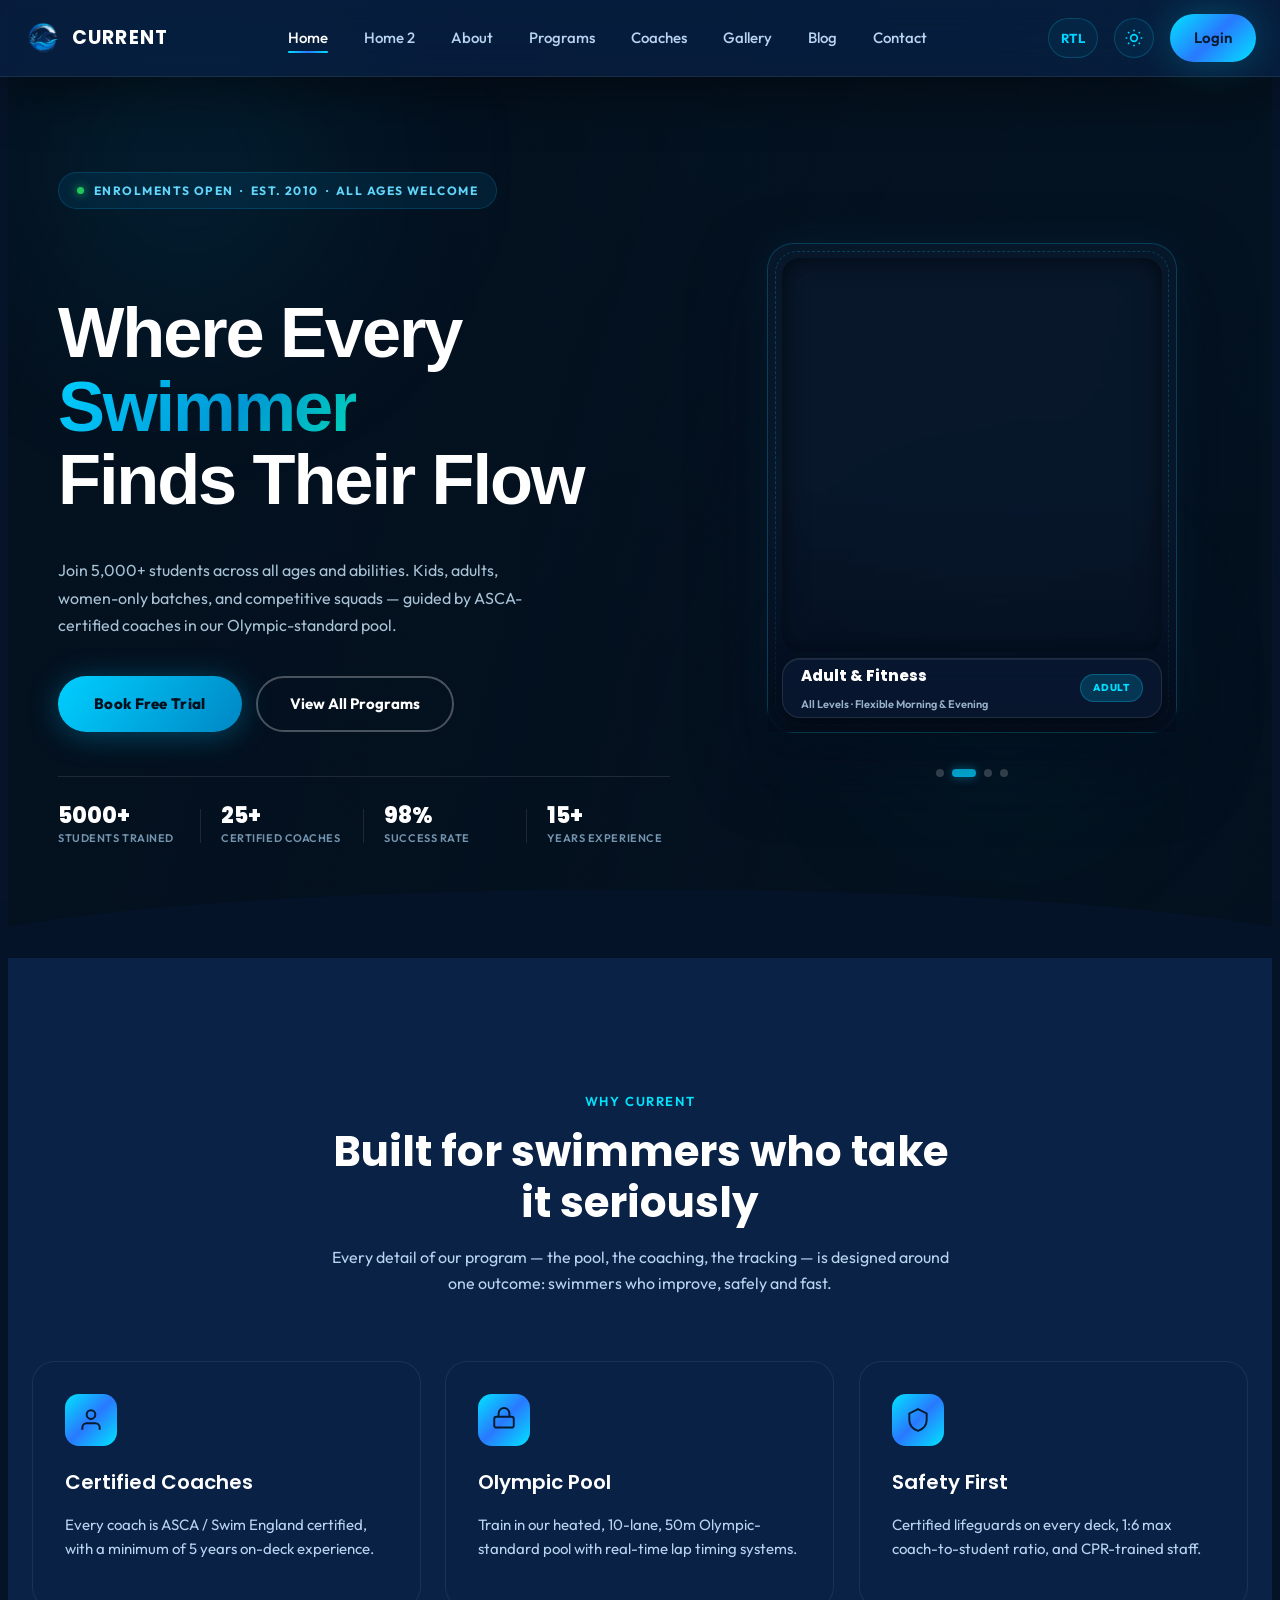
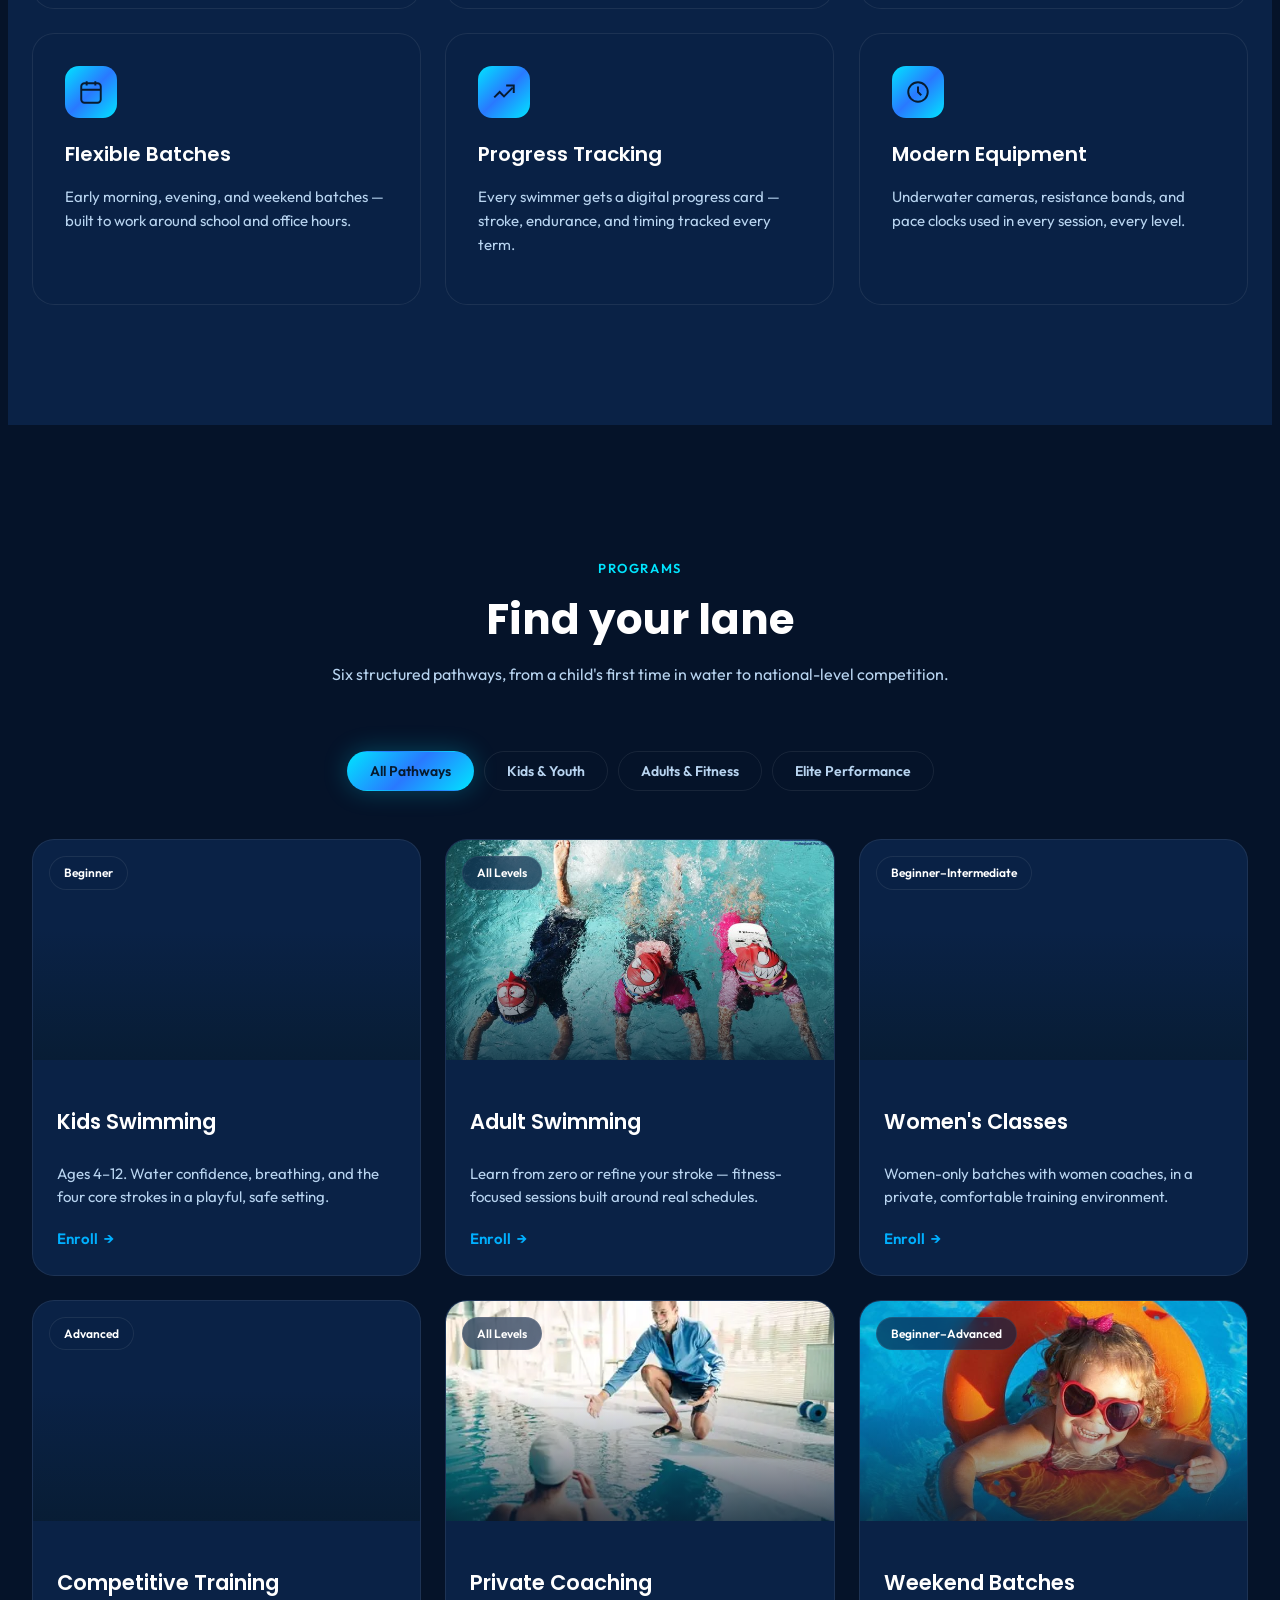
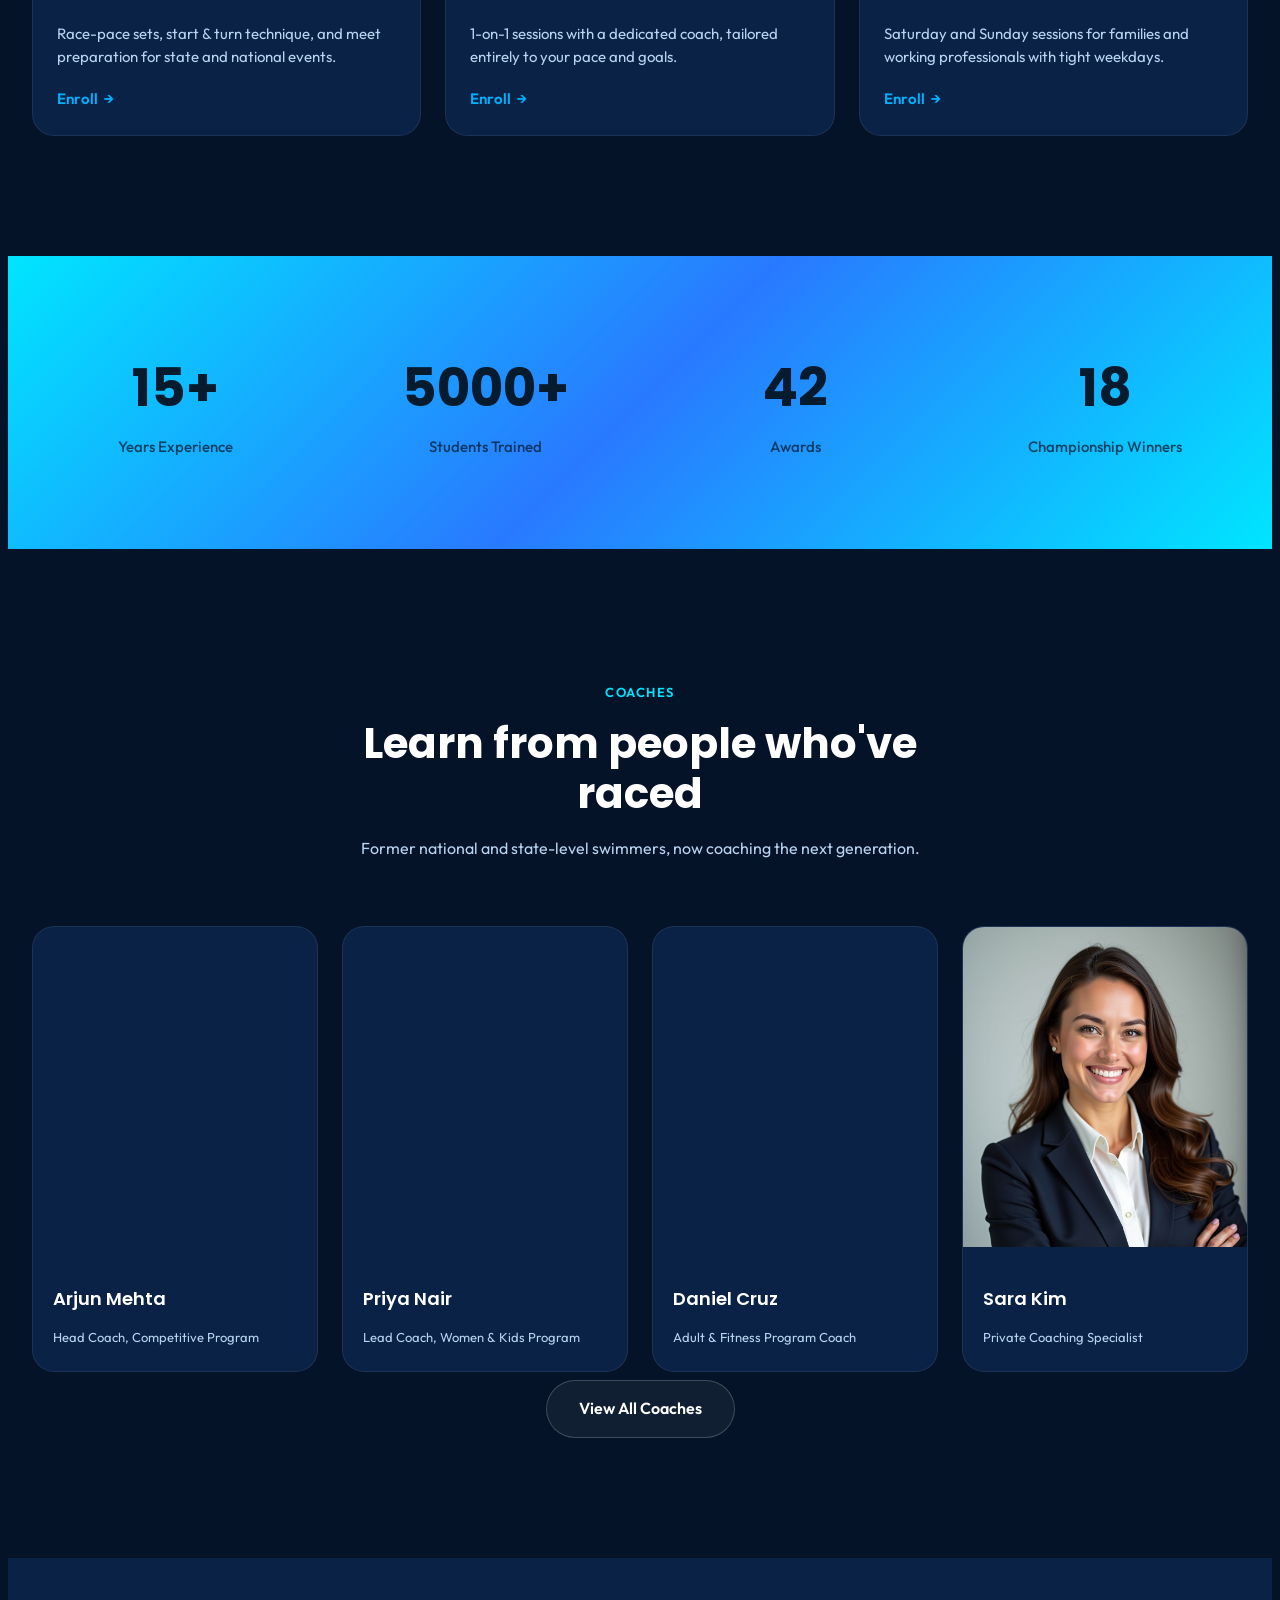
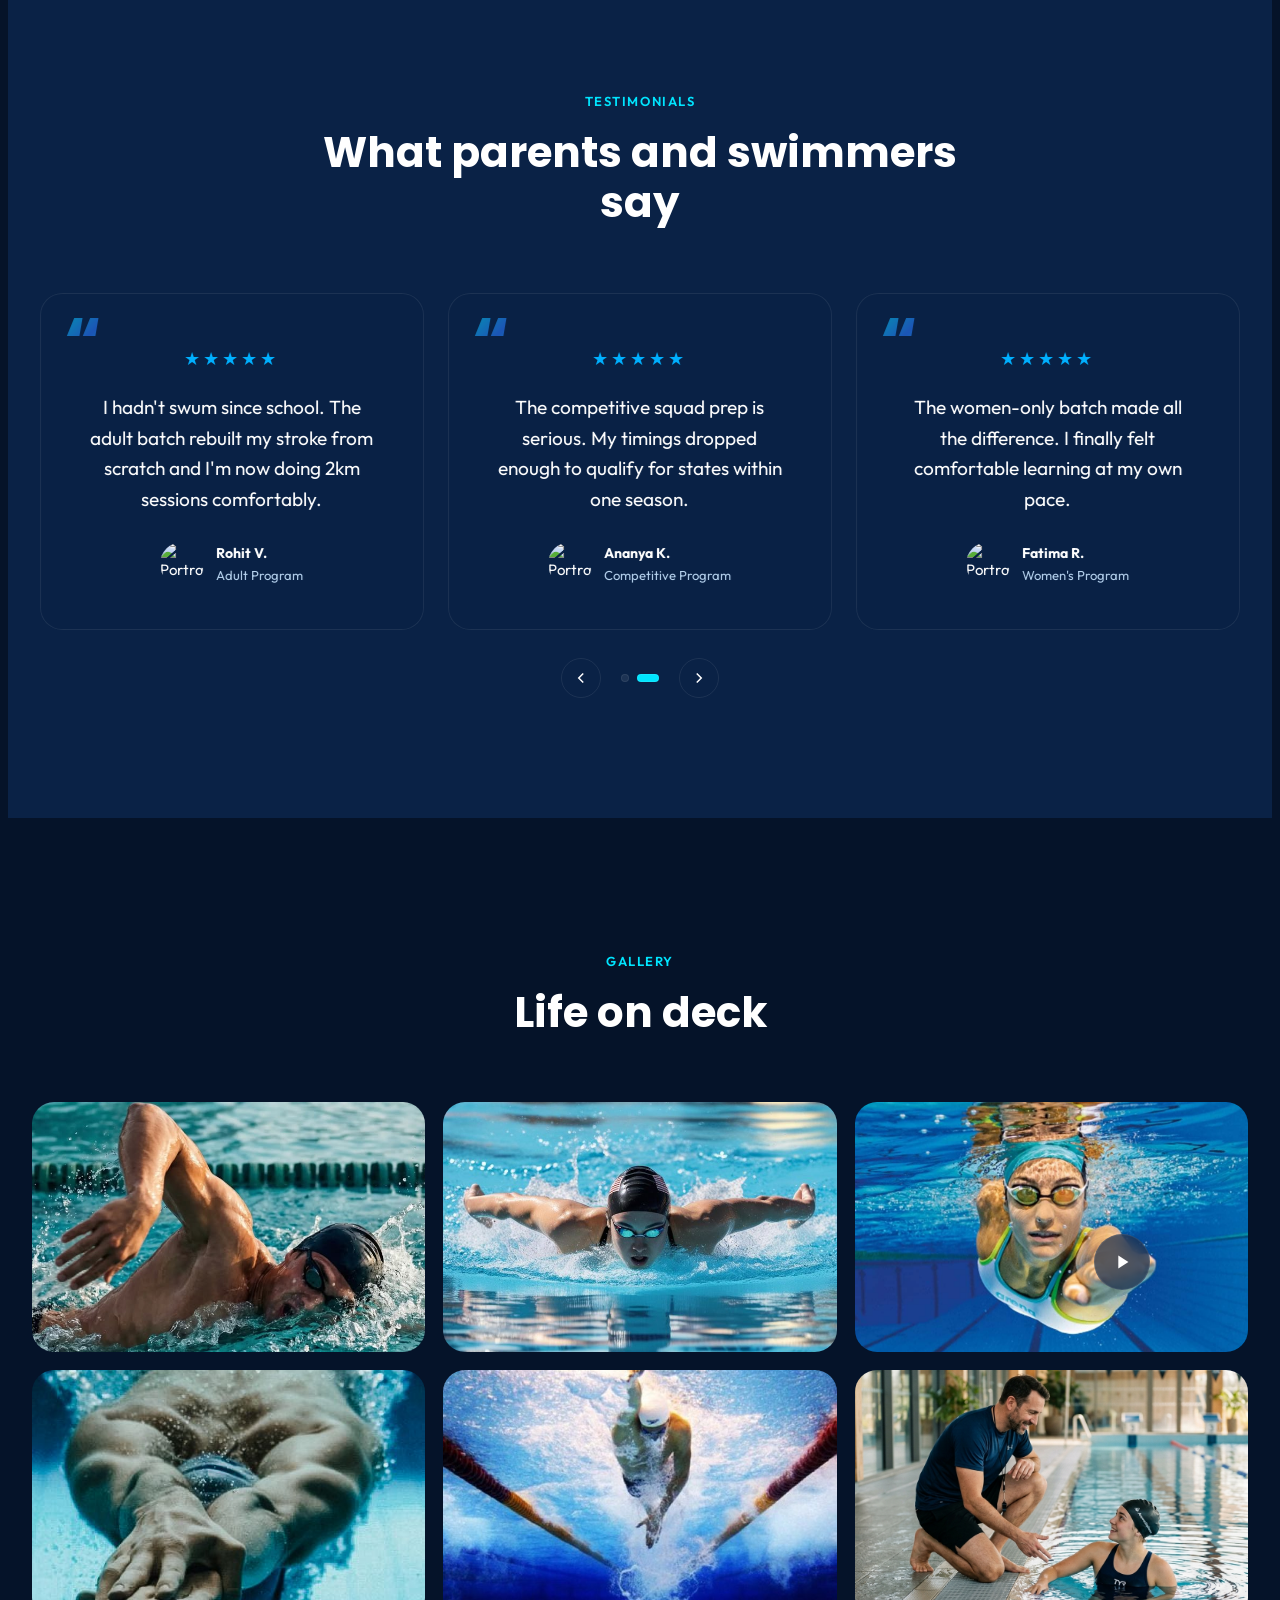
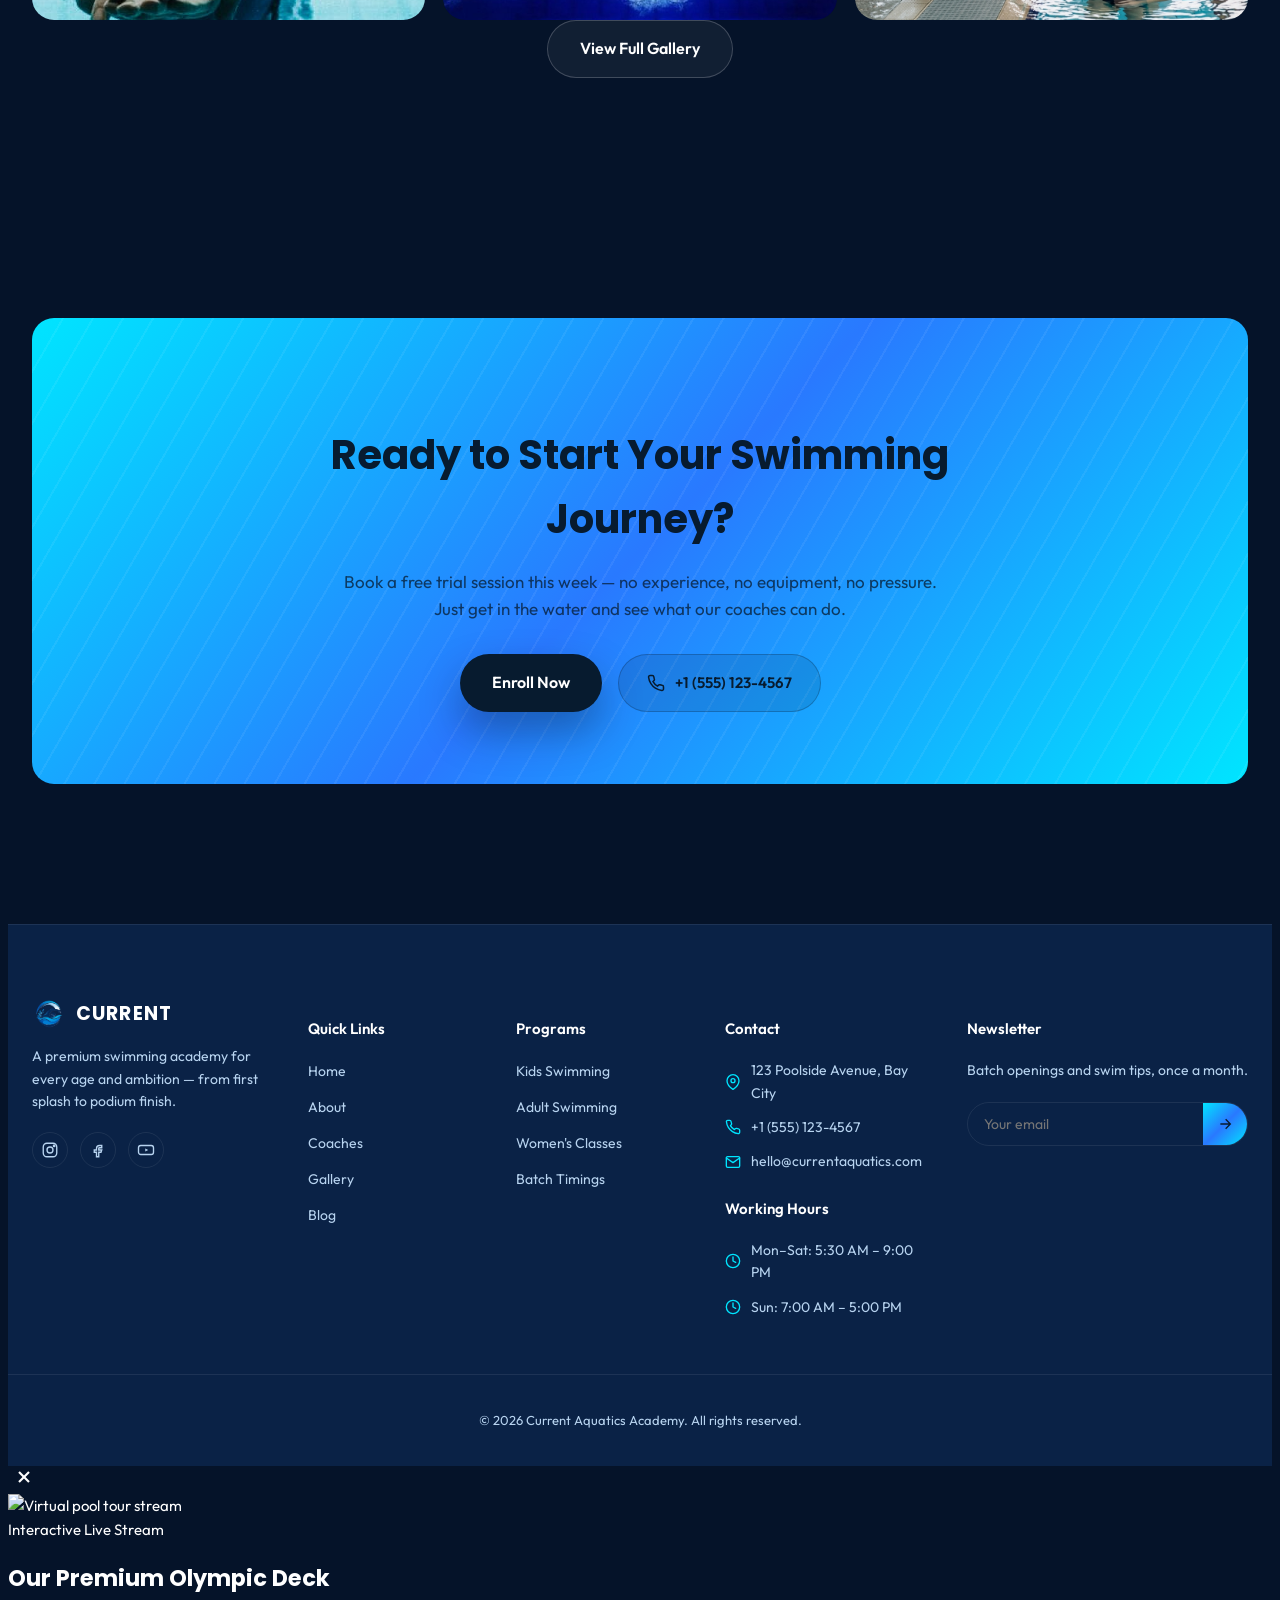
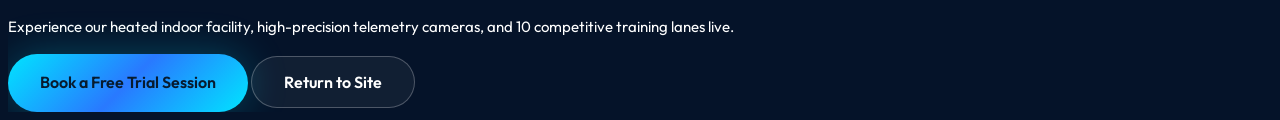
==== commit 5655fc4f: "fixed" ====
--- a/index.html
+++ b/index.html
@@ -242,22 +242,22 @@
           <!-- Stats strip -->
           <div class="acad-stats-strip">
             <div class="acad-stat">
-              <span class="acad-stat-num">5000+</span>
+              <span class="acad-stat-num" data-count="5000" data-suffix="+">5000+</span>
               <span class="acad-stat-label">Students Trained</span>
             </div>
             <div class="acad-stat-sep"></div>
             <div class="acad-stat">
-              <span class="acad-stat-num">25+</span>
+              <span class="acad-stat-num" data-count="25" data-suffix="+">25+</span>
               <span class="acad-stat-label">Certified Coaches</span>
             </div>
             <div class="acad-stat-sep"></div>
             <div class="acad-stat">
-              <span class="acad-stat-num">98%</span>
+              <span class="acad-stat-num" data-count="98" data-suffix="%">98%</span>
               <span class="acad-stat-label">Success Rate</span>
             </div>
             <div class="acad-stat-sep"></div>
             <div class="acad-stat">
-              <span class="acad-stat-num">15+</span>
+              <span class="acad-stat-num" data-count="15" data-suffix="+">15+</span>
               <span class="acad-stat-label">Years Experience</span>
             </div>
           </div>
--- a/style.css
+++ b/style.css
@@ -6006,6 +6006,25 @@
     grid-template-columns: 1fr;
     padding: 150px 32px 90px;
     gap: 36px;
+  }
+  .acad-hero-left {
+    align-items: center;
+    text-align: center;
+  }
+  .acad-badge {
+    margin-left: auto;
+    margin-right: auto;
+  }
+  .acad-description {
+    margin-left: auto;
+    margin-right: auto;
+  }
+  .acad-cta-row {
+    justify-content: center;
+  }
+  .acad-stats-strip {
+    justify-content: center;
+    width: 100%;
   }
   .acad-hero-right { align-items: stretch; }
   .acad-trust-chip { align-self: flex-start; }
